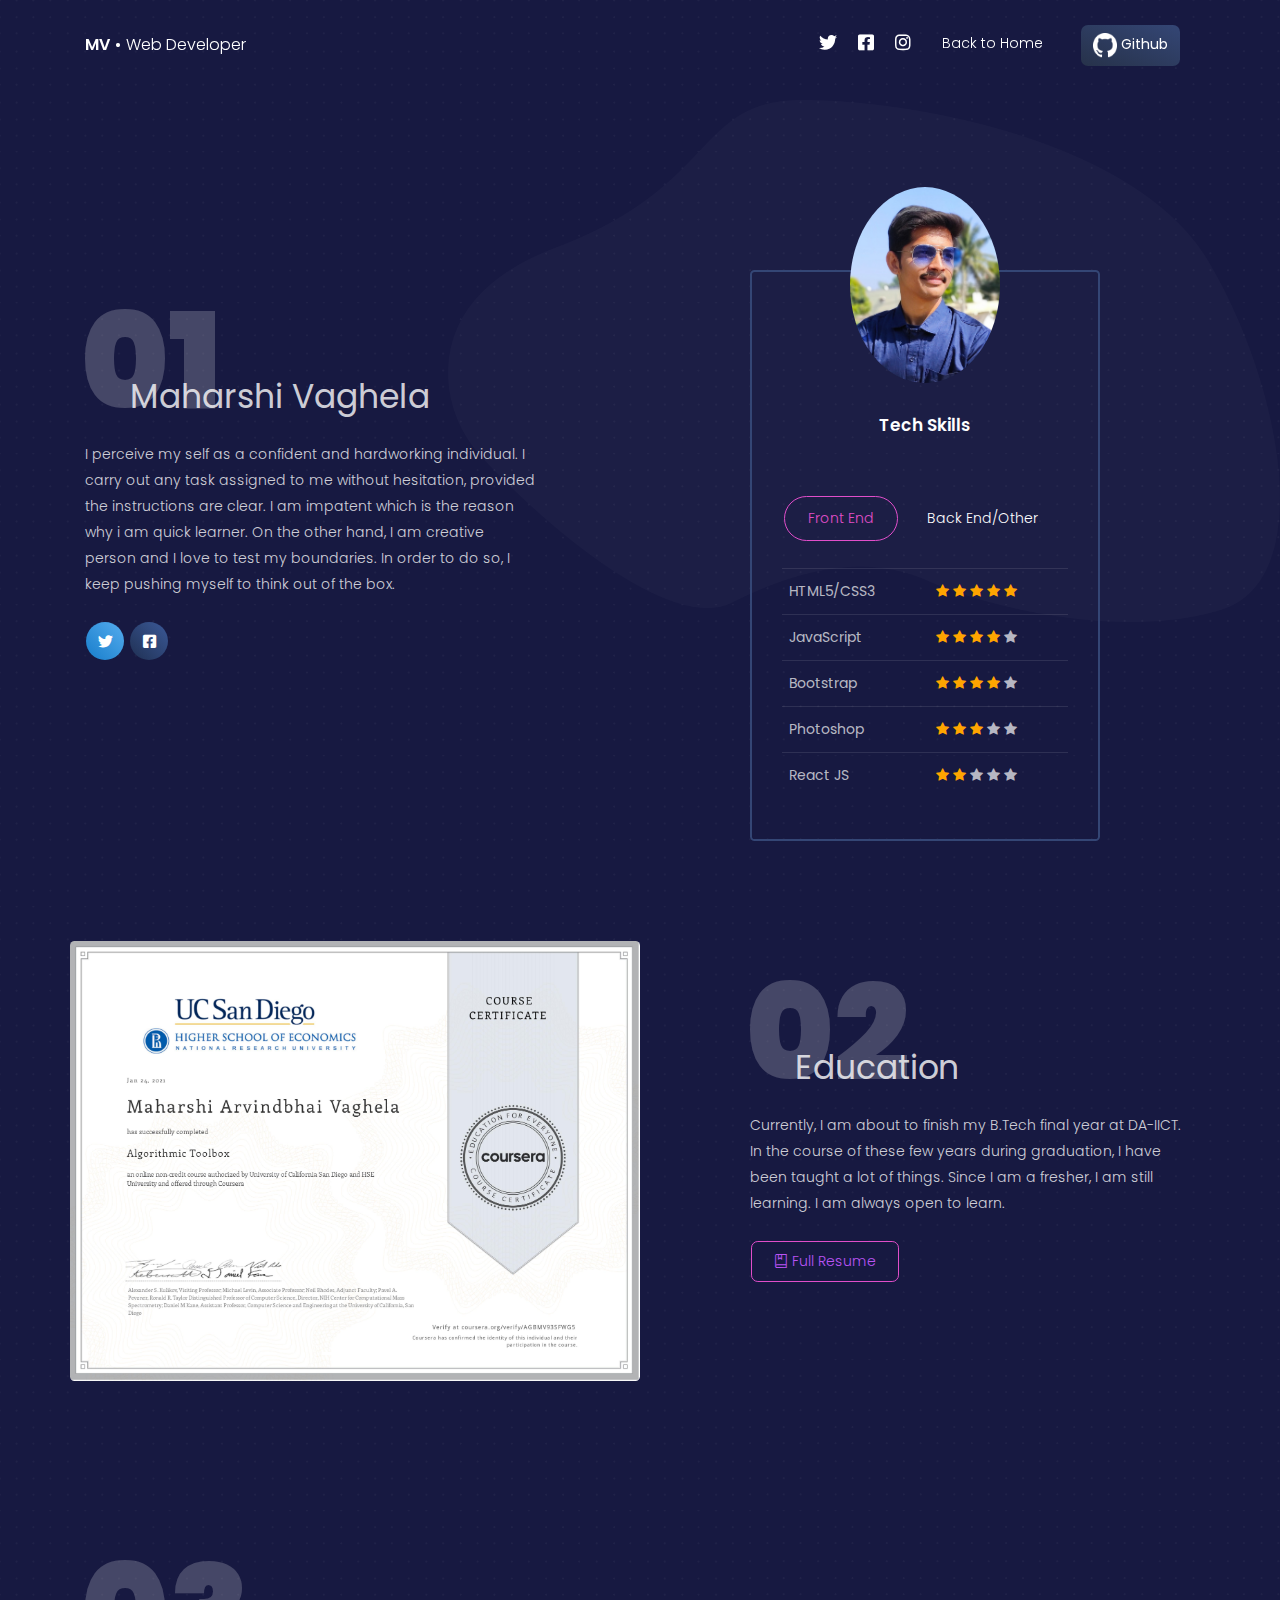
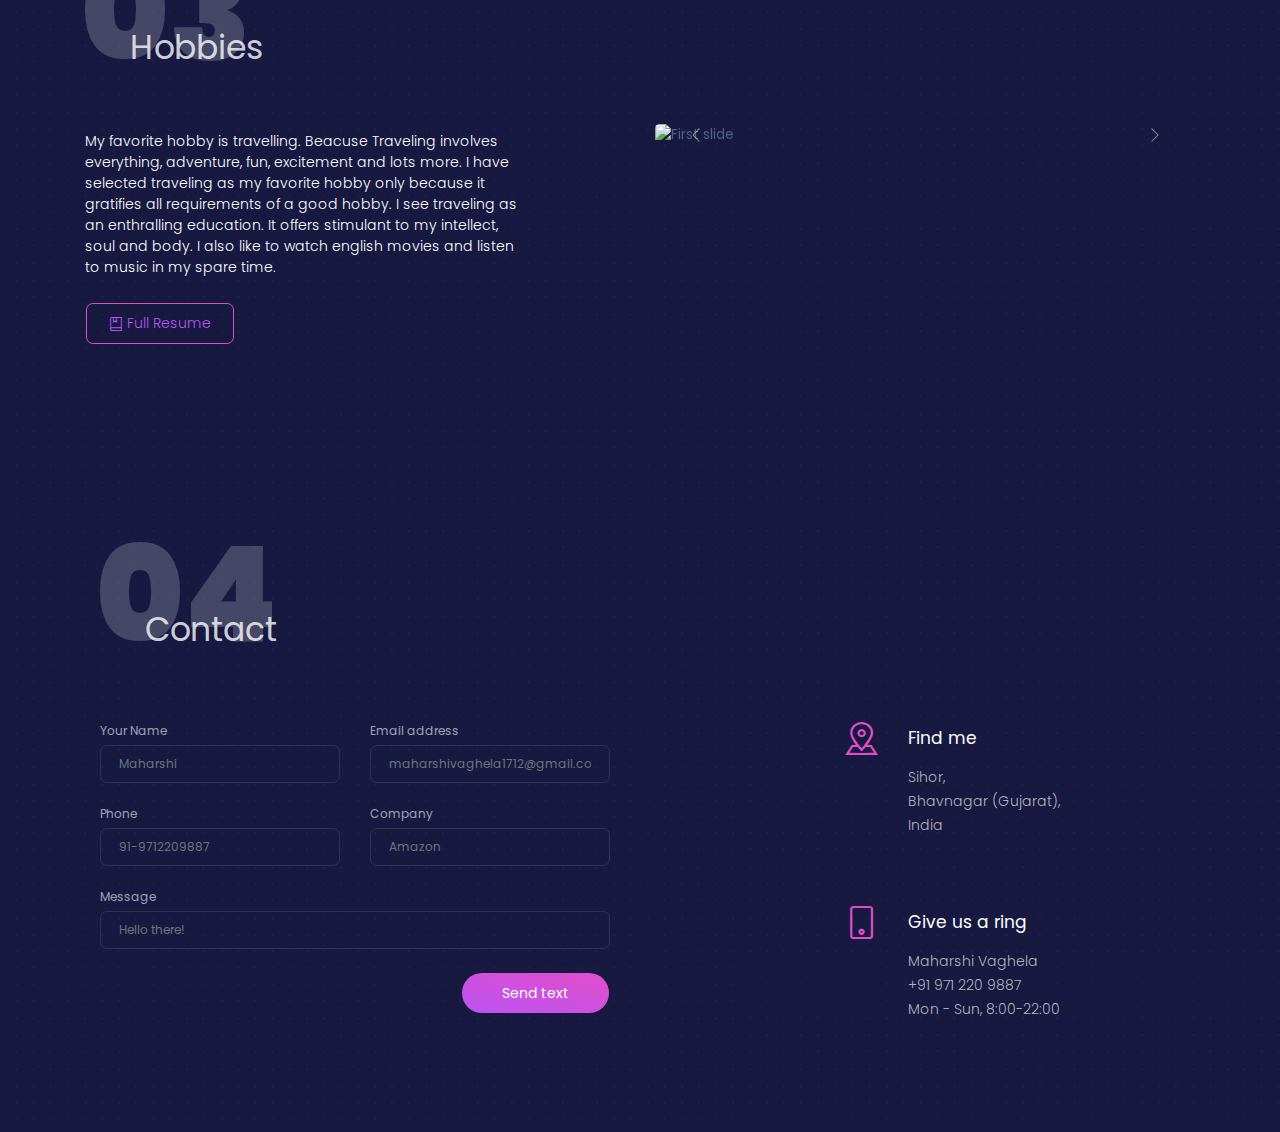
==== pages/aboutme.html @ 2010c24a "Update aboutme.html" ====
<!DOCTYPE html>
<html lang="en">

<head>
    <meta charset="utf-8" />
    <meta name="viewport" content="width=device-width, initial-scale=1, shrink-to-fit=no">
    <link rel="apple-touch-icon" sizes="76x76" href="../assets/img/apple-icon.png">
    <link rel="icon" type="image/png" href="../assets/img/favicon.png">
    <title>Developer Profile</title>
    <!--     Fonts and icons     -->
    <link href="https://fonts.googleapis.com/css?family=Poppins:200,300,400,600,700,800" rel="stylesheet" />
    <link href="https://use.fontawesome.com/releases/v5.0.6/css/all.css" rel="stylesheet">
    <!-- Nucleo Icons -->
    <link href="../assets/css/nucleo-icons.css" rel="stylesheet" />
    <!-- CSS Files -->
    <link href="../assets/css/blk-design-system.css?v=1.0.0" rel="stylesheet" />

    <link rel="stylesheet" href="https://cdnjs.cloudflare.com/ajax/libs/font-awesome/4.7.0/css/font-awesome.min.css">

</head>

<body class="profile-page">
    <!-- Navbar -->
    <nav class="navbar navbar-expand-lg fixed-top navbar-transparent " color-on-scroll="100">
        <div class="container">
            <div class="navbar-translate">
                <a class="navbar-brand" href="" rel="tooltip" title="Welcome" data-placement="bottom">
                    <span>MV •</span> Web Developer
                </a>
                <button class="navbar-toggler navbar-toggler" type="button" data-toggle="collapse" data-target="#navigation" aria-controls="navigation-index" aria-expanded="false" aria-label="Toggle navigation">
          <span class="navbar-toggler-bar bar1"></span>
          <span class="navbar-toggler-bar bar2"></span>
          <span class="navbar-toggler-bar bar3"></span>
        </button>
            </div>
            <div class="collapse navbar-collapse justify-content-end" id="navigation">
                <div class="navbar-collapse-header">
                    <div class="row">
                        <div class="col-6 collapse-brand">
                            <a>
                SD•
              </a>
                        </div>
                        <div class="col-6 collapse-close text-right">
                            <button type="button" class="navbar-toggler" data-toggle="collapse" data-target="#navigation" aria-controls="navigation-index" aria-expanded="false" aria-label="Toggle navigation">
                <i class="tim-icons icon-simple-remove"></i>
              </button>
                        </div>
                    </div>
                </div>
                <ul class="navbar-nav">
                    <li class="nav-item p-0">
                        <a class="nav-link" rel="tooltip" title="Follow us on Twitter" data-placement="bottom" href="https://twitter.com/_MAHARSHI_7" target="_blank">
                            <i class="fab fa-twitter"></i>
                            <p class="d-lg-none d-xl-none">Twitter</p>
                        </a>
                    </li>
                    <li class="nav-item p-0">
                        <a class="nav-link" rel="tooltip" title="Like us on Facebook" data-placement="bottom" href="https://www.facebook.com/maharshi1712/" target="_blank">
                            <i class="fab fa-facebook-square"></i>
                            <p class="d-lg-none d-xl-none">Facebook</p>
                        </a>
                    </li>
                    <li class="nav-item p-0">
                        <a class="nav-link" rel="tooltip" title="Follow us on Instagram" data-placement="bottom" href="https://www.instagram.com/__maharshi____/" target="_blank">
                            <i class="fab fa-instagram"></i>
                            <p class="d-lg-none d-xl-none">Instagram</p>
                        </a>
                    </li>
                    <li class="nav-item">
                        <a class="nav-link" href="../index.html">Back to Home</a>
                    </li>
                    <li class="nav-item">
                        <a class="nav-link btn btn-default d-none d-lg-block" href="javascript:void(0)" onclick="window.open('https://github.com/maharshi1712/')">
                            <img src="..\assets\img\githubsmall.png" width="30%" /> Github
                        </a>
                    </li>
                </ul>
            </div>
        </div>
    </nav>
    <!-- End Navbar -->
    <div class="wrapper">
        <div class="page-header">
            <img src="../assets/img/dots.png" class="dots">
            <img src="../assets/img/path4.png" class="path">
            <div class="container align-items-center">
                <div class="row">
                    <div class="col-lg-6 col-md-6">
                        <h1 class="profile-title text-left">Maharshi Vaghela</h1>
                        <h5 class="text-on-back">01</h5>
                        <p class="profile-description">I perceive my self as a confident and hardworking individual. I carry out any task assigned to me without hesitation, provided the instructions are clear. I am impatent which is the reason why i am quick learner. On the other hand,
                            I am creative person and I love to test my boundaries. In order to do so, I keep pushing myself to think out of the box.</p>
                        <div class="btn-wrapper profile pt-3">
                            <a target="_blank" href="https://twitter.com/_MAHARSHI_7" class="btn btn-icon btn-twitter btn-round" data-toggle="tooltip" data-original-title="Follow us">
                                <i class="fab fa-twitter"></i>
                            </a>
                            <a target="_blank" href="https://www.facebook.com/maharshi1712/" class="btn btn-icon btn-facebook btn-round" data-toggle="tooltip" data-original-title="Like us">
                                <i class="fab fa-facebook-square"></i>
                            </a>
                        </div>
                    </div>
                    <div class="col-lg-4 col-md-6 ml-auto mr-auto">
                        <div class="card card-coin card-plain">
                            <div class="card-header">
                                <img src="../assets/img/MyPic3.jpg" class="img-center img-fluid rounded-circle">
                                <h4 class="title">Tech Skills</h4>
                            </div>
                            <div class="card-body">
                                <ul class="nav nav-tabs nav-tabs-primary justify-content-center">
                                    <li class="nav-item">
                                        <a class="nav-link active" data-toggle="tab" href="#linka">
                      Front End
                    </a>
                                    </li>
                                    <li class="nav-item">
                                        <a class="nav-link" data-toggle="tab" href="#linkb">
                      Back End/Other
                    </a>
                                    </li>

                                </ul>
                                <div class="tab-content tab-subcategories">
                                    <div class="tab-pane active" id="linka">
                                        <div class="table-responsive">
                                            <table class="table tablesorter " id="plain-table">
                                                <tbody>
                                                    <tr>
                                                        <td>
                                                            HTML5/CSS3
                                                        </td>
                                                        <td>
                                                            <span class="fa fa-star checked"></span>
                                                            <span class="fa fa-star checked"></span>
                                                            <span class="fa fa-star checked"></span>
                                                            <span class="fa fa-star checked"></span>
                                                            <span class="fa fa-star checked"></span>
                                                        </td>

                                                    </tr>
                                                    <tr>
                                                        <td>
                                                            JavaScript
                                                        </td>
                                                        <td>
                                                            <span class="fa fa-star checked"></span>
                                                            <span class="fa fa-star checked"></span>
                                                            <span class="fa fa-star checked"></span>
                                                            <span class="fa fa-star checked"></span>
                                                            <span class="fa fa-star"></span>
                                                        </td>

                                                    </tr>
                                                    <tr>
                                                        <td>
                                                            Bootstrap
                                                        </td>
                                                        <td>
                                                            <span class="fa fa-star checked"></span>
                                                            <span class="fa fa-star checked"></span>
                                                            <span class="fa fa-star checked"></span>
                                                            <span class="fa fa-star checked"></span>
                                                            <span class="fa fa-star"></span>
                                                        </td>

                                                    </tr>
                                                    <tr>
                                                        <td>
                                                            Photoshop
                                                        </td>
                                                        <td>
                                                            <span class="fa fa-star checked"></span>
                                                            <span class="fa fa-star checked"></span>
                                                            <span class="fa fa-star checked"></span>
                                                            <span class="fa fa-star"></span>
                                                            <span class="fa fa-star"></span>
                                                        </td>

                                                    </tr>
                                                    <tr>
                                                        <td>
                                                            React JS
                                                        </td>
                                                        <td>
                                                            <span class="fa fa-star checked"></span>
                                                            <span class="fa fa-star checked"></span>
                                                            <span class="fa fa-star"></span>
                                                            <span class="fa fa-star"></span>
                                                            <span class="fa fa-star"></span>
                                                        </td>

                                                    </tr>

                                                </tbody>
                                            </table>
                                        </div>
                                    </div>
                                    <div class="tab-pane" id="linkb">
                                        <table class="table tablesorter " id="plain-table">
                                            <tbody>
                                                <tr>
                                                    <td>
                                                        NODE JS
                                                    </td>
                                                    <td>
                                                        <span class="fa fa-star checked"></span>
                                                        <span class="fa fa-star checked"></span>
                                                        <span class="fa fa-star checked"></span>
                                                        <span class="fa fa-star checked"></span>
                                                        <span class="fa fa-star"></span>
                                                    </td>

                                                </tr>
                                                <tr>
                                                    <td>
                                                        Express Js
                                                    </td>
                                                    <td>
                                                        <span class="fa fa-star checked"></span>
                                                        <span class="fa fa-star checked"></span>
                                                        <span class="fa fa-star checked"></span>
                                                        <span class="fa fa-star checked"></span>
                                                        <span class="fa fa-star"></span>
                                                    </td>

                                                </tr>
                                                <tr>
                                                    <td>
                                                        MongoDB
                                                    </td>
                                                    <td>
                                                        <span class="fa fa-star checked"></span>
                                                        <span class="fa fa-star checked"></span>
                                                        <span class="fa fa-star checked"></span>
                                                        <span class="fa fa-star checked"></span>
                                                        <span class="fa fa-star"></span>
                                                    </td>

                                                </tr>
                                                <tr>
                                                    <td>
                                                        API
                                                    </td>
                                                    <td>
                                                        <span class="fa fa-star checked"></span>
                                                        <span class="fa fa-star checked"></span>
                                                        <span class="fa fa-star checked"></span>
                                                        <span class="fa fa-star checked"></span>
                                                        <span class="fa fa-star"></span>
                                                    </td>

                                                </tr>
                                                <tr>
                                                    <td>
                                                        Ubuntu
                                                    </td>
                                                    <td>
                                                        <span class="fa fa-star checked"></span>
                                                        <span class="fa fa-star checked"></span>
                                                        <span class="fa fa-star checked"></span>
                                                        <span class="fa fa-star checked"></span>
                                                        <span class="fa fa-star"></span>
                                                    </td>

                                                </tr>

                                            </tbody>
                                        </table>
                                    </div>

                                </div>
                            </div>
                        </div>
                    </div>
                </div>
            </div>
        </div>
        <div class="section">
            <div class="container">
                <div class="row justify-content-between">
                    <div class="col-md-6">
                        <div class="row justify-content-between align-items-center">
                            <div id="carouselExampleIndicators" class="carousel slide" data-ride="carousel">
                                <ol class="carousel-indicators">
                                    <li data-target="#carouselExampleIndicators" data-slide-to="0" class="active"></li>
                                    <li data-target="#carouselExampleIndicators" data-slide-to="1"></li>
                                </ol>
                                <div class="carousel-inner" role="listbox">
                                    <div class="carousel-item active">
                                        <img class="d-block" src="../assets/img/courseraCertificate.jpg" alt="First slide">
                                    </div>
                                    <div class="carousel-item">
                                        <img class="d-block" src="../assets/img/UdemyCerificate.jpg" alt="Second slide">
                                    </div>
                                </div>
                                <a class="carousel-control-prev" href="#carouselExampleIndicators" role="button" data-slide="prev">
                                    <i class="tim-icons icon-minimal-left"></i>
                                </a>
                                <a class="carousel-control-next" href="#carouselExampleIndicators" role="button" data-slide="next">
                                    <i class="tim-icons icon-minimal-right"></i>
                                </a>
                            </div>
                        </div>
                    </div>
                    <div class="col-md-5">
                        <h1 class="profile-title text-left">Education</h1>
                        <h5 class="text-on-back">02</h5>
                        <p class="profile-description text-left">Currently, I am about to finish my B.Tech final year at DA-IICT. In the course of these few years during graduation, I have been taught a lot of things. Since I am a fresher, I am still learning. I am always open to learn. </p>
                        <div class="btn-wrapper pt-3">
                            <button href="javascript:void(0)" class="btn btn-simple btn-primary">
                <a href="https://drive.google.com/file/d/1FdoKiab-r_kwqbh_kd7wPFhUW1DbKb2R/view?usp=sharing" target="_blank"><i class="tim-icons icon-book-bookmark"></i> Full Resume</a>
              </button>

                        </div>
                    </div>
                </div>
            </div>
        </div>


        <div class="section">
            <div class="container">

                <div class="row justify-content-between align-items-center">
                    <div class="col-lg-5 mb-5 mb-lg-0 ">
                        <h1 class="profile-title text-left">Hobbies</h1>
                        <h5 class="text-on-back">03</h5>
                        <p class="text-white mt-4">My favorite hobby is travelling. Beacuse Traveling involves everything, adventure, fun, excitement and lots more. I have selected traveling as my favorite hobby only because it gratifies all requirements of a good hobby. I see
                            traveling as an enthralling education. It offers stimulant to my intellect, soul and body. I also like to watch english movies and listen to music in my spare time.</p>
                        <div class="btn-wrapper pt-3">
                            <button href="javascript:void(0)" class="btn btn-simple btn-primary">
                <a href="https://drive.google.com/file/d/1FdoKiab-r_kwqbh_kd7wPFhUW1DbKb2R/view?usp=sharing" target="_blank"><i class="tim-icons icon-book-bookmark"></i> Full Resume</a>
              </button>

                        </div>

                    </div>
                    <div class="col-lg-6">
                        <div id="carouselExampleControls" class="carousel slide">
                            <div class="carousel-inner">
                                <div class="carousel-item active">
                                    <img class="d-block w-100" src="../assets/img/_DSC4816.JPG" alt="First slide">
                                </div>
                                <div class="carousel-item">
                                    <img class="d-block w-100" src="../assets/img/_DSC4337.JPG" alt="Second slide">
                                </div>
                                <div class="carousel-item">
                                    <img class="d-block w-100" src="../assets/img/_DSC5178.JPG" alt="Third slide">
                                </div>

                            </div>
                            <a class="carousel-control-prev" href="#carouselExampleControls" role="button" data-slide="prev">
                                <i class="tim-icons icon-minimal-left"></i>
                                <span class="sr-only">Previous</span>
                            </a>
                            <a class="carousel-control-next" href="#carouselExampleControls" role="button" data-slide="next">
                                <i class="tim-icons icon-minimal-right"></i>
                                <span class="sr-only">Next</span>
                            </a>
                        </div>
                    </div>
                </div>
            </div>
        </div>


        <section class="section">
            <div class="container">
                <div class="row">
                    <div class="col-md-6">
                        <div class="card card-plain">
                            <div class="card-header">
                                <h1 class="profile-title text-left">Contact</h1>
                                <h5 class="text-on-back">04</h5>
                            </div>
                            <div class="card-body">
                                <form id="my-form" action="https://formspree.io/f/xpzkrrag" method="POST">
                                    <div class="row">
                                        <div class="col-md-6">
                                            <div class="form-group">
                                                <label>Your Name</label>
                                                <input type="text" name="_fname" class="form-control" placeholder="Maharshi" value="">
                                            </div>
                                        </div>
                                        <div class="col-md-6">
                                            <div class="form-group">
                                                <label>Email address</label>
                                                <input type="email" name="_replyto" class="form-control" placeholder="maharshivaghela1712@gmail.com">
                                            </div>
                                        </div>
                                    </div>
                                    <div class="row">
                                        <div class="col-md-6">
                                            <div class="form-group">
                                                <label>Phone</label>
                                                <input type="text" class="form-control" placeholder="91-9712209887" value="">
                                            </div>
                                        </div>
                                        <div class="col-md-6">
                                            <div class="form-group">
                                                <label>Company</label>
                                                <input type="text" name="_tags" class="form-control" placeholder="Amazon" value="">
                                            </div>
                                        </div>
                                    </div>
                                    <div class="row">
                                        <div class="col-md-12">
                                            <div class="form-group">
                                                <label>Message</label>
                                                <input type="text" name="message" class="form-control" placeholder="Hello there!">
                                            </div>
                                        </div>
                                    </div>
                                    <button type="submit" class="btn btn-primary btn-round float-right" rel="tooltip" data-original-title="Can't wait for your message" data-placement="right">Send text</button>
                                    <p id="my-form-status"></p>
                                </form>
                            </div>
                        </div>
                    </div>
                    <div class="col-md-4 ml-auto">
                        <div class="info info-horizontal">
                            <div class="icon icon-primary">
                                <i class="tim-icons icon-square-pin"></i>
                            </div>
                            <div class="description">
                                <h4 class="info-title">Find me</h4>
                                <p> Sihor,
                                    <br> Bhavnagar (Gujarat),
                                    <br> India
                                </p>
                            </div>
                        </div>
                        <div class="info info-horizontal">
                            <div class="icon icon-primary">
                                <i class="tim-icons icon-mobile"></i>
                            </div>
                            <div class="description">
                                <h4 class="info-title">Give us a ring</h4>
                                <p> Maharshi Vaghela
                                    <br> +91 971 220 9887
                                    <br> Mon - Sun, 8:00-22:00
                                </p>
                            </div>
                        </div>
                    </div>
                </div>
            </div>
        </section>

    </div>
    <script>
        var form = document.getElementById("my-form");

        async function handleSubmit(event) {
            event.preventDefault();
            var status = document.getElementById("my-form-status");
            var data = new FormData(event.target);
            fetch(event.target.action, {
                method: form.method,
                body: data,
                headers: {
                    'Accept': 'application/json'
                }
            }).then(response => {
                status.innerHTML = "Thanks for your submission!";
                console.log(status.innerHTML);
            }).catch(error => {
                status.innerHTML = "Oops! There was a problem submitting your form";
            });
        }
        form.addEventListener("submit", handleSubmit);
    </script>
    <!--   Core JS Files   -->
    <script src="../assets/js/core/jquery.min.js" type="text/javascript"></script>
    <script src="../assets/js/core/popper.min.js" type="text/javascript"></script>
    <script src="../assets/js/core/bootstrap.min.js" type="text/javascript"></script>
    <script src="../assets/js/plugins/perfect-scrollbar.jquery.min.js"></script>
    <!--  Plugin for Switches, full documentation here: http://www.jque.re/plugins/version3/bootstrap.switch/ -->
    <script src="../assets/js/plugins/bootstrap-switch.js"></script>
    <!--  Plugin for the Sliders, full documentation here: http://refreshless.com/nouislider/ -->
    <script src="../assets/js/plugins/nouislider.min.js" type="text/javascript"></script>
    <!-- Chart JS -->
    <script src="../assets/js/plugins/chartjs.min.js"></script>
    <!--  Plugin for the DatePicker, full documentation here: https://github.com/uxsolutions/bootstrap-datepicker -->
    <script src="../assets/js/plugins/moment.min.js"></script>
    <script src="../assets/js/plugins/bootstrap-datetimepicker.js" type="text/javascript"></script>
    <!-- Black Dashboard DEMO methods, don't include it in your project! -->
    <script src="../assets/demo/demo.js"></script>
    <!-- Control Center for Black UI Kit: parallax effects, scripts for the example pages etc -->
    <script src="../assets/js/blk-design-system.min.js?v=1.0.0" type="text/javascript"></script>
</body>

</html>
---- assets/css/nucleo-icons.css ----
/* --------------------------------

Nucleo Outline Web Font - nucleoapp.com/
License - nucleoapp.com/license/
Created using IcoMoon - icomoon.io

-------------------------------- */

@font-face {
  font-family: 'Nucleo';
  src: url('../fonts/nucleo.eot');
  src: url('../fonts/nucleo.eot') format('embedded-opentype'), url('../fonts/nucleo.woff2') format('woff2'), url('../fonts/nucleo.woff') format('woff'), url('../fonts/nucleo.ttf') format('truetype'), url('../fonts/nucleo.svg') format('svg');
  font-weight: normal;
  font-style: normal;
}

/*------------------------
	base class definition
-------------------------*/

.tim-icons {
  display: inline-block;
  font: normal normal normal 1em/1 'Nucleo';
  vertical-align: middle;
  speak: none;
  text-transform: none;
  /* Better Font Rendering */
  -webkit-font-smoothing: antialiased;
  -moz-osx-font-smoothing: grayscale;
}

.font-icon-detail {
  text-align: center;
  padding: 45px 0 30px;
  border: 1px solid #e44cc4;
  border-radius: .1875rem;
  margin: 15px 0;
  min-height: 168px;
}

.font-icon-detail i {
  color: #FFFFFF;
  font-size: 1.5em;
}

.font-icon-detail p {
  color: #e44cc4 !important;
  margin-top: 30px;
  padding: 0 10px;
  font-size: .7142em;
}

/*------------------------
  change icon size
-------------------------*/

.tim-icons-sm {
  font-size: 0.8em;
}

.tim-icons-lg {
  font-size: 1.2em;
}

/* absolute units */

.tim-icons-16 {
  font-size: 16px;
}

.tim-icons-32 {
  font-size: 32px;
}

/*----------------------------------
  add a square/circle background
-----------------------------------*/

.tim-icons-bg-square,
.tim-icons-bg-circle {
  padding: 0.35em;
}

.tim-icons-bg-circle {
  border-radius: 50%;
}

/*------------------------
  list icons
-------------------------*/

/*------------------------
  spinning icons
-------------------------*/

.tim-icons-is-spinning {
  -webkit-animation: tim-icons-spin 2s infinite linear;
  -moz-animation: tim-icons-spin 2s infinite linear;
  animation: tim-icons-spin 2s infinite linear;
}

@-webkit-keyframes tim-icons-spin {
  0% {
    -webkit-transform: rotate(0deg);
  }
  100% {
    -webkit-transform: rotate(360deg);
  }
}

@-moz-keyframes tim-icons-spin {
  0% {
    -moz-transform: rotate(0deg);
  }
  100% {
    -moz-transform: rotate(360deg);
  }
}

@keyframes tim-icons-spin {
  0% {
    -webkit-transform: rotate(0deg);
    -moz-transform: rotate(0deg);
    -ms-transform: rotate(0deg);
    -o-transform: rotate(0deg);
    transform: rotate(0deg);
  }
  100% {
    -webkit-transform: rotate(360deg);
    -moz-transform: rotate(360deg);
    -ms-transform: rotate(360deg);
    -o-transform: rotate(360deg);
    transform: rotate(360deg);
  }
}

/*------------------------
  rotated/flipped icons
-------------------------*/

/*------------------------
	icons
-------------------------*/

.icon-alert-circle-exc::before {
  content: "\ea02";
}

.icon-align-center::before {
  content: "\ea03";
}

.icon-align-left-2::before {
  content: "\ea04";
}

.icon-app::before {
  content: "\ea05";
}

.icon-atom::before {
  content: "\ea06";
}

.icon-attach-87::before {
  content: "\ea07";
}

.icon-badge::before {
  content: "\ea08";
}

.icon-bag-16::before {
  content: "\ea09";
}

.icon-bank::before {
  content: "\ea0a";
}

.icon-basket-simple::before {
  content: "\ea0b";
}

.icon-bell-55::before {
  content: "\ea0c";
}

.icon-bold::before {
  content: "\ea0d";
}

.icon-book-bookmark::before {
  content: "\ea0e";
}

.icon-bulb-63::before {
  content: "\ea0f";
}

.icon-bullet-list-67::before {
  content: "\ea10";
}

.icon-bus-front-12::before {
  content: "\ea11";
}

.icon-button-pause::before {
  content: "\ea12";
}

.icon-button-power::before {
  content: "\ea13";
}

.icon-calendar-60::before {
  content: "\ea14";
}

.icon-camera-18::before {
  content: "\ea15";
}

.icon-caps-small::before {
  content: "\ea16";
}

.icon-cart::before {
  content: "\ea17";
}

.icon-chart-bar-32::before {
  content: "\ea18";
}

.icon-chart-pie-36::before {
  content: "\ea19";
}

.icon-chat-33::before {
  content: "\ea1a";
}

.icon-check-2::before {
  content: "\ea1b";
}

.icon-cloud-download-93::before {
  content: "\ea1c";
}

.icon-cloud-upload-94::before {
  content: "\ea1d";
}

.icon-coins::before {
  content: "\ea1e";
}

.icon-compass-05::before {
  content: "\ea1f";
}

.icon-controller::before {
  content: "\ea20";
}

.icon-credit-card::before {
  content: "\ea21";
}

.icon-delivery-fast::before {
  content: "\ea22";
}

.icon-double-left::before {
  content: "\ea23";
}

.icon-double-right::before {
  content: "\ea24";
}

.icon-email-85::before {
  content: "\ea25";
}

.icon-gift-2::before {
  content: "\ea26";
}

.icon-globe-2::before {
  content: "\ea27";
}

.icon-headphones::before {
  content: "\ea28";
}

.icon-heart-2::before {
  content: "\ea29";
}

.icon-html5::before {
  content: "\ea2a";
}

.icon-image-02::before {
  content: "\ea2b";
}

.icon-istanbul::before {
  content: "\ea2c";
}

.icon-key-25::before {
  content: "\ea2d";
}

.icon-laptop::before {
  content: "\ea2e";
}

.icon-light-3::before {
  content: "\ea2f";
}

.icon-link-72::before {
  content: "\ea30";
}

.icon-lock-circle::before {
  content: "\ea31";
}

.icon-map-big::before {
  content: "\ea32";
}

.icon-minimal-down::before {
  content: "\ea33";
}

.icon-minimal-left::before {
  content: "\ea34";
}

.icon-minimal-right::before {
  content: "\ea35";
}

.icon-minimal-up::before {
  content: "\ea36";
}

.icon-mobile::before {
  content: "\ea37";
}

.icon-molecule-40::before {
  content: "\ea38";
}

.icon-money-coins::before {
  content: "\ea39";
}

.icon-notes::before {
  content: "\ea3a";
}

.icon-palette::before {
  content: "\ea3b";
}

.icon-paper::before {
  content: "\ea3c";
}

.icon-pencil::before {
  content: "\ea3d";
}

.icon-pin::before {
  content: "\ea3e";
}

.icon-planet::before {
  content: "\ea3f";
}

.icon-puzzle-10::before {
  content: "\ea40";
}

.icon-satisfied::before {
  content: "\ea41";
}

.icon-scissors::before {
  content: "\ea42";
}

.icon-send::before {
  content: "\ea43";
}

.icon-settings-gear-63::before {
  content: "\ea44";
}

.icon-settings::before {
  content: "\ea45";
}

.icon-simple-add::before {
  content: "\ea46";
}

.icon-simple-delete::before {
  content: "\ea47";
}

.icon-simple-remove::before {
  content: "\ea48";
}

.icon-single-02::before {
  content: "\ea49";
}

.icon-single-copy-04::before {
  content: "\ea4a";
}

.icon-sound-wave::before {
  content: "\ea4b";
}

.icon-spaceship::before {
  content: "\ea4c";
}

.icon-square-pin::before {
  content: "\ea4d";
}

.icon-support-17::before {
  content: "\ea4e";
}

.icon-tablet-2::before {
  content: "\ea4f";
}

.icon-tag::before {
  content: "\ea50";
}

.icon-tap-02::before {
  content: "\ea51";
}

.icon-tie-bow::before {
  content: "\ea52";
}

.icon-time-alarm::before {
  content: "\ea53";
}

.icon-trash-simple::before {
  content: "\ea54";
}

.icon-triangle-right-17::before {
  content: "\ea55";
}

.icon-trophy::before {
  content: "\ea56";
}

.icon-tv-2::before {
  content: "\ea57";
}

.icon-upload::before {
  content: "\ea58";
}

.icon-user-run::before {
  content: "\ea59";
}

.icon-vector::before {
  content: "\ea5a";
}

.icon-video-66::before {
  content: "\ea5b";
}

.icon-volume-98::before {
  content: "\ea5c";
}

.icon-wallet-43::before {
  content: "\ea5d";
}

.icon-watch-time::before {
  content: "\ea5e";
}

.icon-wifi::before {
  content: "\ea5f";
}

.icon-world::before {
  content: "\ea60";
}

.icon-zoom-split::before {
  content: "\ea61";
}

.icon-refresh-01::before {
  content: "\ea62";
}

.icon-refresh-02::before {
  content: "\ea63";
}

.icon-shape-star::before {
  content: "\ea64";
}

.icon-components::before {
  content: "\ea65";
}
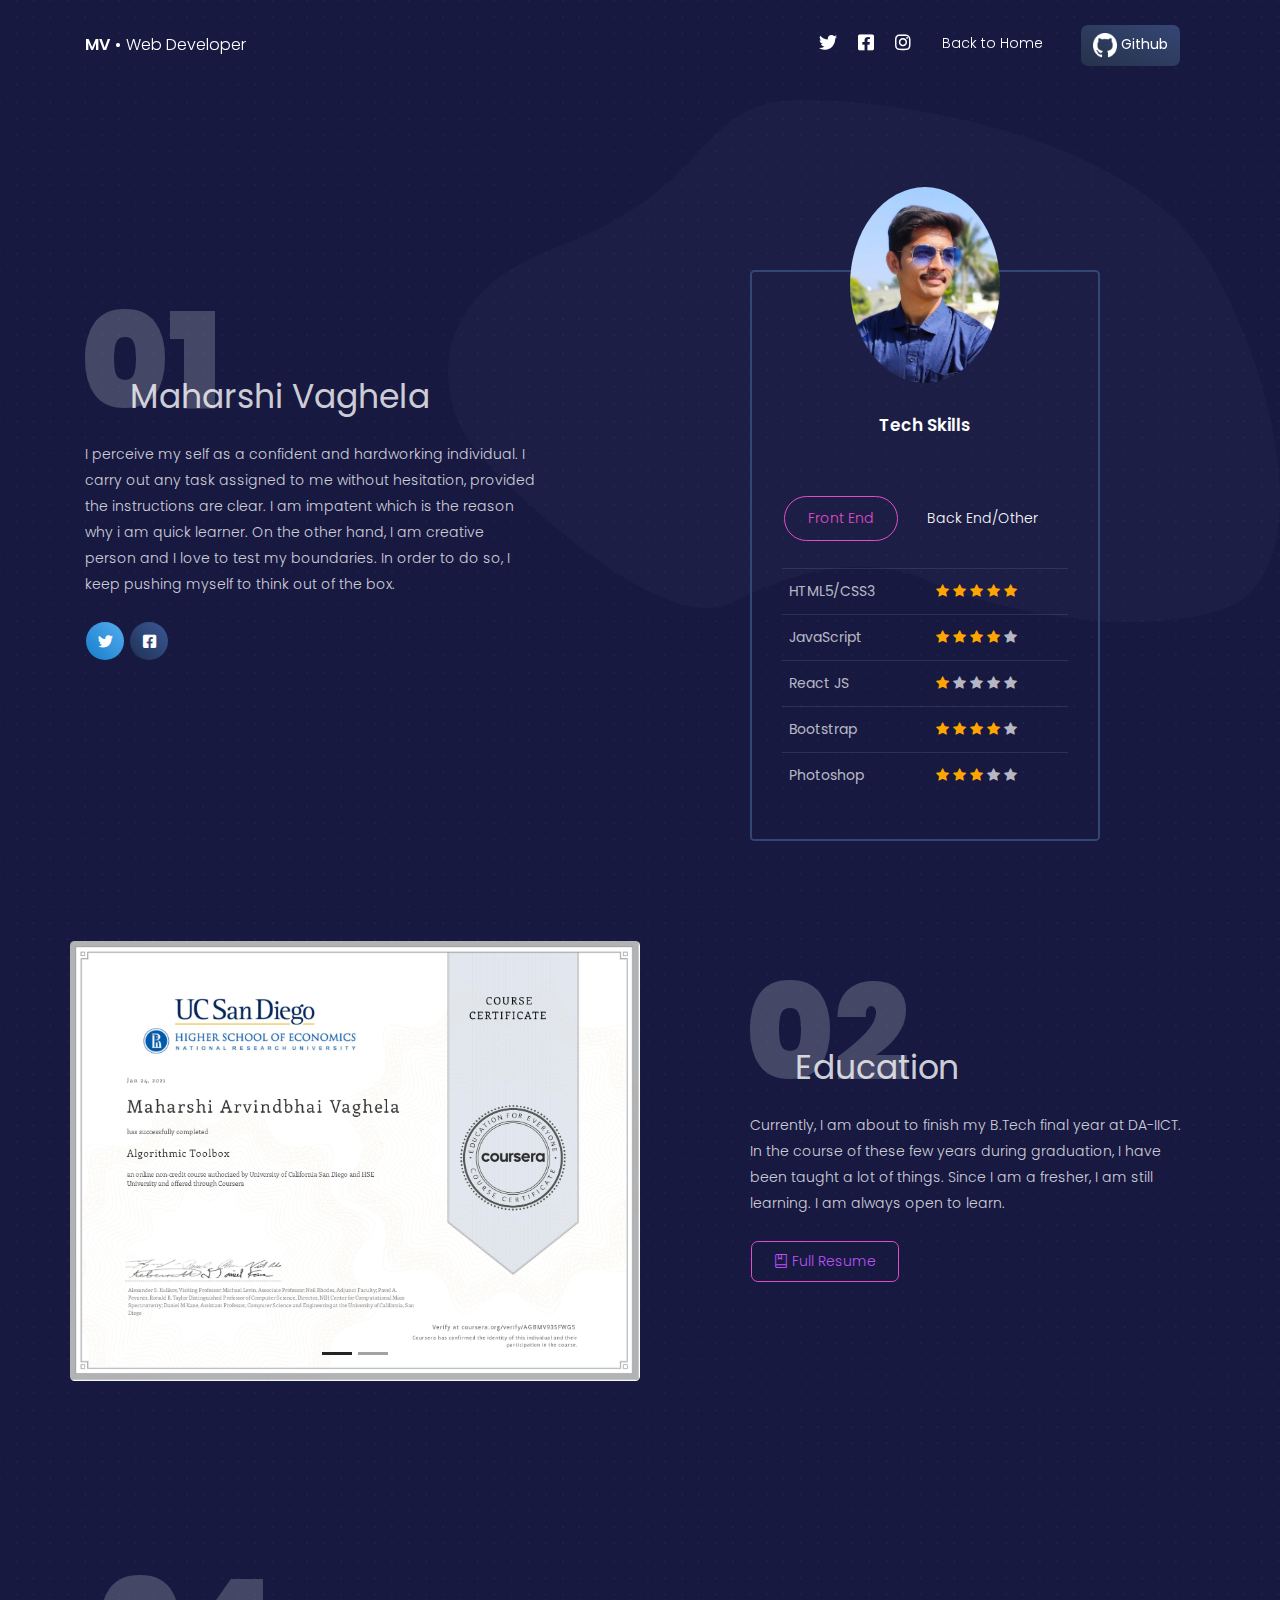
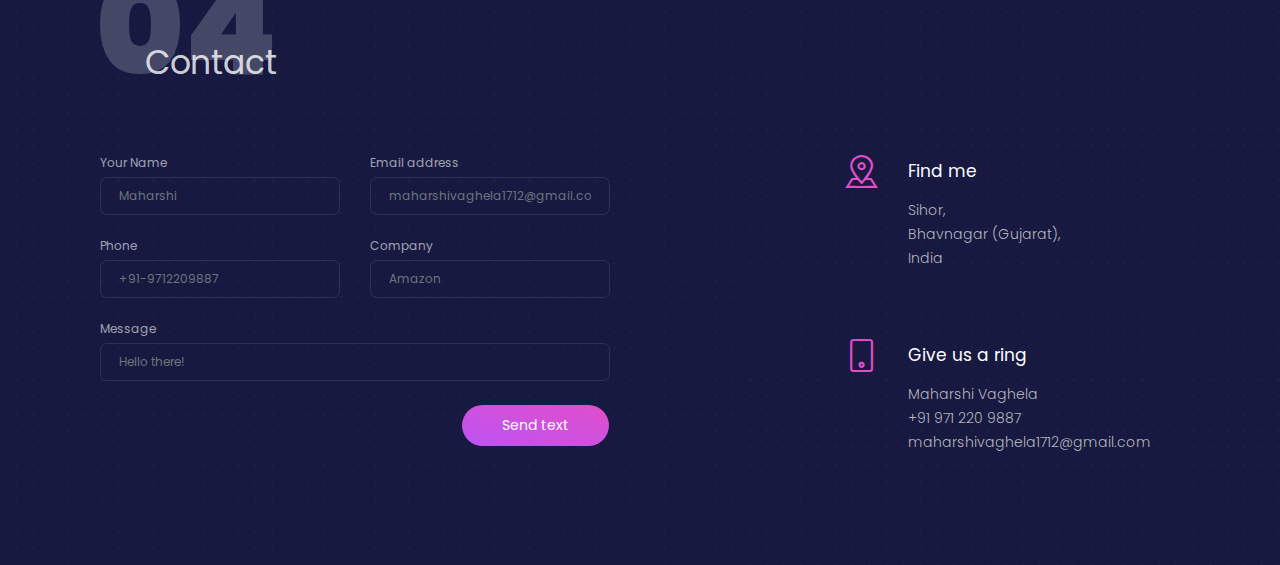
==== commit 0d54d76f: "Changed a little bit" ====
--- a/pages/aboutme.html
+++ b/pages/aboutme.html
@@ -153,43 +153,44 @@
                                                     </tr>
                                                     <tr>
                                                         <td>
-                                                            Bootstrap
-                                                        </td>
-                                                        <td>
-                                                            <span class="fa fa-star checked"></span>
-                                                            <span class="fa fa-star checked"></span>
-                                                            <span class="fa fa-star checked"></span>
-                                                            <span class="fa fa-star checked"></span>
+                                                            React JS
+                                                        </td>
+                                                        <td>
+                                                            <span class="fa fa-star checked"></span>
+                                                            <span class="fa fa-star"></span>
+                                                            <span class="fa fa-star"></span>
+                                                            <span class="fa fa-star"></span>
                                                             <span class="fa fa-star"></span>
                                                         </td>
 
                                                     </tr>
                                                     <tr>
                                                         <td>
-                                                            Photoshop
-                                                        </td>
-                                                        <td>
-                                                            <span class="fa fa-star checked"></span>
-                                                            <span class="fa fa-star checked"></span>
-                                                            <span class="fa fa-star checked"></span>
-                                                            <span class="fa fa-star"></span>
+                                                            Bootstrap
+                                                        </td>
+                                                        <td>
+                                                            <span class="fa fa-star checked"></span>
+                                                            <span class="fa fa-star checked"></span>
+                                                            <span class="fa fa-star checked"></span>
+                                                            <span class="fa fa-star checked"></span>
                                                             <span class="fa fa-star"></span>
                                                         </td>
 
                                                     </tr>
                                                     <tr>
                                                         <td>
-                                                            React JS
-                                                        </td>
-                                                        <td>
-                                                            <span class="fa fa-star checked"></span>
-                                                            <span class="fa fa-star checked"></span>
-                                                            <span class="fa fa-star"></span>
+                                                            Photoshop
+                                                        </td>
+                                                        <td>
+                                                            <span class="fa fa-star checked"></span>
+                                                            <span class="fa fa-star checked"></span>
+                                                            <span class="fa fa-star checked"></span>
                                                             <span class="fa fa-star"></span>
                                                             <span class="fa fa-star"></span>
                                                         </td>
 
                                                     </tr>
+
 
                                                 </tbody>
                                             </table>
@@ -205,8 +206,8 @@
                                                     <td>
                                                         <span class="fa fa-star checked"></span>
                                                         <span class="fa fa-star checked"></span>
-                                                        <span class="fa fa-star checked"></span>
-                                                        <span class="fa fa-star checked"></span>
+                                                        <span class="fa fa-star"></span>
+                                                        <span class="fa fa-star"></span>
                                                         <span class="fa fa-star"></span>
                                                     </td>
 
@@ -218,15 +219,15 @@
                                                     <td>
                                                         <span class="fa fa-star checked"></span>
                                                         <span class="fa fa-star checked"></span>
-                                                        <span class="fa fa-star checked"></span>
-                                                        <span class="fa fa-star checked"></span>
+                                                        <span class="fa fa-star"></span>
+                                                        <span class="fa fa-star"></span>
                                                         <span class="fa fa-star"></span>
                                                     </td>
 
                                                 </tr>
                                                 <tr>
                                                     <td>
-                                                        MongoDB
+                                                        MySQL
                                                     </td>
                                                     <td>
                                                         <span class="fa fa-star checked"></span>
@@ -239,7 +240,7 @@
                                                 </tr>
                                                 <tr>
                                                     <td>
-                                                        API
+                                                        MongoDB
                                                     </td>
                                                     <td>
                                                         <span class="fa fa-star checked"></span>
@@ -252,17 +253,18 @@
                                                 </tr>
                                                 <tr>
                                                     <td>
-                                                        Ubuntu
-                                                    </td>
-                                                    <td>
-                                                        <span class="fa fa-star checked"></span>
-                                                        <span class="fa fa-star checked"></span>
-                                                        <span class="fa fa-star checked"></span>
-                                                        <span class="fa fa-star checked"></span>
+                                                        API
+                                                    </td>
+                                                    <td>
+                                                        <span class="fa fa-star checked"></span>
+                                                        <span class="fa fa-star checked"></span>
+                                                        <span class="fa fa-star"></span>
+                                                        <span class="fa fa-star"></span>
                                                         <span class="fa fa-star"></span>
                                                     </td>
 
                                                 </tr>
+
 
                                             </tbody>
                                         </table>
@@ -308,7 +310,7 @@
                         <p class="profile-description text-left">Currently, I am about to finish my B.Tech final year at DA-IICT. In the course of these few years during graduation, I have been taught a lot of things. Since I am a fresher, I am still learning. I am always open to learn. </p>
                         <div class="btn-wrapper pt-3">
                             <button href="javascript:void(0)" class="btn btn-simple btn-primary">
-                <a href="https://drive.google.com/file/d/1FdoKiab-r_kwqbh_kd7wPFhUW1DbKb2R/view?usp=sharing" target="_blank"><i class="tim-icons icon-book-bookmark"></i> Full Resume</a>
+                <a href="https://drive.google.com/file/d/1x91iuTW2LcGOaEajjLOwM54quEXwXZn1/view?usp=sharing" target="_blank"><i class="tim-icons icon-book-bookmark"></i> Full Resume</a>
               </button>
 
                         </div>
@@ -318,7 +320,7 @@
         </div>
 
 
-        <div class="section">
+        <!-- <div class="section">
             <div class="container">
 
                 <div class="row justify-content-between align-items-center">
@@ -329,7 +331,7 @@
                             traveling as an enthralling education. It offers stimulant to my intellect, soul and body. I also like to watch english movies and listen to music in my spare time.</p>
                         <div class="btn-wrapper pt-3">
                             <button href="javascript:void(0)" class="btn btn-simple btn-primary">
-                <a href="https://drive.google.com/file/d/1FdoKiab-r_kwqbh_kd7wPFhUW1DbKb2R/view?usp=sharing" target="_blank"><i class="tim-icons icon-book-bookmark"></i> Full Resume</a>
+                <a href="https://drive.google.com/file/d/1x91iuTW2LcGOaEajjLOwM54quEXwXZn1/view?usp=sharing" target="_blank"><i class="tim-icons icon-book-bookmark"></i> Full Resume</a>
               </button>
 
                         </div>
@@ -361,7 +363,7 @@
                     </div>
                 </div>
             </div>
-        </div>
+        </div> -->
 
 
         <section class="section">
@@ -393,7 +395,7 @@
                                         <div class="col-md-6">
                                             <div class="form-group">
                                                 <label>Phone</label>
-                                                <input type="text" class="form-control" placeholder="91-9712209887" value="">
+                                                <input type="text" class="form-control" placeholder="+91-9712209887" value="">
                                             </div>
                                         </div>
                                         <div class="col-md-6">
@@ -438,7 +440,7 @@
                                 <h4 class="info-title">Give us a ring</h4>
                                 <p> Maharshi Vaghela
                                     <br> +91 971 220 9887
-                                    <br> Mon - Sun, 8:00-22:00
+                                    <br> maharshivaghela1712@gmail.com
                                 </p>
                             </div>
                         </div>
@@ -462,8 +464,8 @@
                     'Accept': 'application/json'
                 }
             }).then(response => {
-                status.innerHTML = "Thanks for your submission!";
-                console.log(status.innerHTML);
+                status.innerHTML = "Thank you, message has been sent!";
+                form.reset();
             }).catch(error => {
                 status.innerHTML = "Oops! There was a problem submitting your form";
             });
@@ -490,4 +492,4 @@
     <script src="../assets/js/blk-design-system.min.js?v=1.0.0" type="text/javascript"></script>
 </body>
 
-</html>
+</html>--- a/assets/css/blk-design-system.css
+++ b/assets/css/blk-design-system.css
@@ -13,76 +13,78 @@
 
  */
 
+
 /*     brand Colors              */
 
+
 /* navbar color */
 
 @keyframes move-left-right {
-  0% {
-    transform: translateX(-10px);
-  }
-  50% {
-    transform: translateX(10px);
-  }
-  100% {
-    transform: translateX(-10px);
-  }
+    0% {
+        transform: translateX(-10px);
+    }
+    50% {
+        transform: translateX(10px);
+    }
+    100% {
+        transform: translateX(-10px);
+    }
 }
 
 :root {
-  --blue: #5e72e4;
-  --indigo: #5603ad;
-  --purple: #8965e0;
-  --pink: #f3a4b5;
-  --red: #f5365c;
-  --orange: #fb6340;
-  --yellow: #ffd600;
-  --green: #2dce89;
-  --teal: #11cdef;
-  --cyan: #2bffc6;
-  --white: #ffffff;
-  --gray: #6c757d;
-  --gray-dark: #32325d;
-  --light: #ced4da;
-  --lighter: #e9ecef;
-  --primary: #e14eca;
-  --secondary: #f4f5f7;
-  --success: #00f2c3;
-  --info: #1d8cf8;
-  --warning: #ff8d72;
-  --danger: #fd5d93;
-  --light: #adb5bd;
-  --dark: #212529;
-  --default: #344675;
-  --white: #ffffff;
-  --neutral: #ffffff;
-  --darker: black;
-  --breakpoint-xs: 0;
-  --breakpoint-sm: 576px;
-  --breakpoint-md: 768px;
-  --breakpoint-lg: 992px;
-  --breakpoint-xl: 1200px;
-  --font-family-sans-serif: -apple-system, BlinkMacSystemFont, "Segoe UI", Roboto, "Helvetica Neue", Arial, sans-serif, "Apple Color Emoji", "Segoe UI Emoji", "Segoe UI Symbol", "Noto Color Emoji";
-  --font-family-monospace: SFMono-Regular, Menlo, Monaco, Consolas, "Liberation Mono", "Courier New", monospace;
+    --blue: #5e72e4;
+    --indigo: #5603ad;
+    --purple: #8965e0;
+    --pink: #f3a4b5;
+    --red: #f5365c;
+    --orange: #fb6340;
+    --yellow: #ffd600;
+    --green: #2dce89;
+    --teal: #11cdef;
+    --cyan: #2bffc6;
+    --white: #ffffff;
+    --gray: #6c757d;
+    --gray-dark: #32325d;
+    --light: #ced4da;
+    --lighter: #e9ecef;
+    --primary: #e14eca;
+    --secondary: #f4f5f7;
+    --success: #00f2c3;
+    --info: #1d8cf8;
+    --warning: #ff8d72;
+    --danger: #fd5d93;
+    --light: #adb5bd;
+    --dark: #212529;
+    --default: #344675;
+    --white: #ffffff;
+    --neutral: #ffffff;
+    --darker: black;
+    --breakpoint-xs: 0;
+    --breakpoint-sm: 576px;
+    --breakpoint-md: 768px;
+    --breakpoint-lg: 992px;
+    --breakpoint-xl: 1200px;
+    --font-family-sans-serif: -apple-system, BlinkMacSystemFont, "Segoe UI", Roboto, "Helvetica Neue", Arial, sans-serif, "Apple Color Emoji", "Segoe UI Emoji", "Segoe UI Symbol", "Noto Color Emoji";
+    --font-family-monospace: SFMono-Regular, Menlo, Monaco, Consolas, "Liberation Mono", "Courier New", monospace;
 }
 
 *,
 *::before,
 *::after {
-  box-sizing: border-box;
+    box-sizing: border-box;
 }
 
 html {
-  font-family: sans-serif;
-  line-height: 1.15;
-  -webkit-text-size-adjust: 100%;
-  -ms-text-size-adjust: 100%;
-  -ms-overflow-style: scrollbar;
-  -webkit-tap-highlight-color: rgba(34, 42, 66, 0);
+    font-family: sans-serif;
+    line-height: 1.15;
+    -webkit-text-size-adjust: 100%;
+    -ms-text-size-adjust: 100%;
+    -ms-overflow-style: scrollbar;
+    -webkit-tap-highlight-color: rgba(34, 42, 66, 0);
 }
 
 @-ms-viewport {
-  width: device-width;
+    width: device-width;
 }
 
 article,
@@ -95,32 +97,32 @@
 main,
 nav,
 section {
-  display: block;
+    display: block;
 }
 
 body {
-  margin: 0;
-  font-family: "Poppins", sans-serif;
-  font-size: 0.875rem;
-  font-weight: 400;
-  line-height: 1.5;
-  color: #525f7f;
-  text-align: left;
-  background-color: #171941;
+    margin: 0;
+    font-family: "Poppins", sans-serif;
+    font-size: 0.875rem;
+    font-weight: 400;
+    line-height: 1.5;
+    color: #525f7f;
+    text-align: left;
+    background-color: #171941;
 }
 
 .checked {
-  color: orange;
+    color: orange;
 }
 
 [tabindex="-1"]:focus {
-  outline: 0 !important;
+    outline: 0 !important;
 }
 
 hr {
-  box-sizing: content-box;
-  height: 0;
-  overflow: visible;
+    box-sizing: content-box;
+    height: 0;
+    overflow: visible;
 }
 
 h1,
@@ -129,170 +131,169 @@
 h4,
 h5,
 h6 {
-  margin-top: 0;
-  margin-bottom: 0.5rem;
+    margin-top: 0;
+    margin-bottom: 0.5rem;
 }
 
 p {
-  margin-top: 0;
-  margin-bottom: 1rem;
+    margin-top: 0;
+    margin-bottom: 1rem;
 }
 
 abbr[title],
 abbr[data-original-title] {
-  text-decoration: underline;
-  text-decoration: underline dotted;
-  cursor: help;
-  border-bottom: 0;
+    text-decoration: underline;
+    text-decoration: underline dotted;
+    cursor: help;
+    border-bottom: 0;
 }
 
 address {
-  margin-bottom: 1rem;
-  font-style: normal;
-  line-height: inherit;
-}
-
+    margin-bottom: 1rem;
+    font-style: normal;
+    line-height: inherit;
+}
 
 ol,
 ul,
 dl {
-  margin-top: 0;
-  margin-bottom: 1rem;
+    margin-top: 0;
+    margin-bottom: 1rem;
 }
 
 ol ol,
 ul ul,
 ol ul,
 ul ol {
-  margin-bottom: 0;
+    margin-bottom: 0;
 }
 
 dt {
-  font-weight: 600;
+    font-weight: 600;
 }
 
 dd {
-  margin-bottom: .5rem;
-  margin-left: 0;
+    margin-bottom: .5rem;
+    margin-left: 0;
 }
 
 blockquote {
-  margin: 0 0 1rem;
+    margin: 0 0 1rem;
 }
 
 dfn {
-  font-style: italic;
+    font-style: italic;
 }
 
 b,
 strong {
-  font-weight: bolder;
+    font-weight: bolder;
 }
 
 small {
-  font-size: 80%;
+    font-size: 80%;
 }
 
 sub,
 sup {
-  position: relative;
-  font-size: 75%;
-  line-height: 0;
-  vertical-align: baseline;
+    position: relative;
+    font-size: 75%;
+    line-height: 0;
+    vertical-align: baseline;
 }
 
 sub {
-  bottom: -.25em;
+    bottom: -.25em;
 }
 
 sup {
-  top: -.5em;
+    top: -.5em;
 }
 
 a {
-  color: #e14eca;
-  text-decoration: none;
-  background-color: transparent;
-  -webkit-text-decoration-skip: objects;
+    color: #e14eca;
+    text-decoration: none;
+    background-color: transparent;
+    -webkit-text-decoration-skip: objects;
 }
 
 a:hover {
-  color: #c221a9;
-  text-decoration: none;
+    color: #c221a9;
+    text-decoration: none;
 }
 
 a:not([href]):not([tabindex]) {
-  color: inherit;
-  text-decoration: none;
+    color: inherit;
+    text-decoration: none;
 }
 
 a:not([href]):not([tabindex]):hover,
 a:not([href]):not([tabindex]):focus {
-  color: inherit;
-  text-decoration: none;
+    color: inherit;
+    text-decoration: none;
 }
 
 a:not([href]):not([tabindex]):focus {
-  outline: 0;
+    outline: 0;
 }
 
 pre,
 code,
 kbd,
 samp {
-  font-family: SFMono-Regular, Menlo, Monaco, Consolas, "Liberation Mono", "Courier New", monospace;
-  font-size: 1em;
+    font-family: SFMono-Regular, Menlo, Monaco, Consolas, "Liberation Mono", "Courier New", monospace;
+    font-size: 1em;
 }
 
 pre {
-  margin-top: 0;
-  margin-bottom: 1rem;
-  overflow: auto;
-  -ms-overflow-style: scrollbar;
+    margin-top: 0;
+    margin-bottom: 1rem;
+    overflow: auto;
+    -ms-overflow-style: scrollbar;
 }
 
 figure {
-  margin: 0 0 1rem;
+    margin: 0 0 1rem;
 }
 
 img {
-  vertical-align: middle;
-  border-style: none;
+    vertical-align: middle;
+    border-style: none;
 }
 
 svg {
-  overflow: hidden;
-  vertical-align: middle;
+    overflow: hidden;
+    vertical-align: middle;
 }
 
 table {
-  border-collapse: collapse;
+    border-collapse: collapse;
 }
 
 caption {
-  padding-top: 1rem;
-  padding-bottom: 1rem;
-  color: #6c757d;
-  text-align: left;
-  caption-side: bottom;
+    padding-top: 1rem;
+    padding-bottom: 1rem;
+    color: #6c757d;
+    text-align: left;
+    caption-side: bottom;
 }
 
 th {
-  text-align: inherit;
+    text-align: inherit;
 }
 
 label {
-  display: inline-block;
-  margin-bottom: 0.5rem;
+    display: inline-block;
+    margin-bottom: 0.5rem;
 }
 
 button {
-  border-radius: 0;
+    border-radius: 0;
 }
 
 button:focus {
-  outline: 1px dotted;
-  outline: 5px auto -webkit-focus-ring-color;
+    outline: 1px dotted;
+    outline: 5px auto -webkit-focus-ring-color;
 }
 
 input,
@@ -300,113 +301,113 @@
 select,
 optgroup,
 textarea {
-  margin: 0;
-  font-family: inherit;
-  font-size: inherit;
-  line-height: inherit;
+    margin: 0;
+    font-family: inherit;
+    font-size: inherit;
+    line-height: inherit;
 }
 
 button,
 input {
-  overflow: visible;
+    overflow: visible;
 }
 
 button,
 select {
-  text-transform: none;
+    text-transform: none;
 }
 
 button,
 html [type="button"],
 [type="reset"],
 [type="submit"] {
-  -webkit-appearance: button;
+    -webkit-appearance: button;
 }
 
 button::-moz-focus-inner,
 [type="button"]::-moz-focus-inner,
 [type="reset"]::-moz-focus-inner,
 [type="submit"]::-moz-focus-inner {
-  padding: 0;
-  border-style: none;
+    padding: 0;
+    border-style: none;
 }
 
 input[type="radio"],
 input[type="checkbox"] {
-  box-sizing: border-box;
-  padding: 0;
+    box-sizing: border-box;
+    padding: 0;
 }
 
 input[type="date"],
 input[type="time"],
 input[type="datetime-local"],
 input[type="month"] {
-  -webkit-appearance: listbox;
+    -webkit-appearance: listbox;
 }
 
 textarea {
-  overflow: auto;
-  resize: vertical;
+    overflow: auto;
+    resize: vertical;
 }
 
 fieldset {
-  min-width: 0;
-  padding: 0;
-  margin: 0;
-  border: 0;
+    min-width: 0;
+    padding: 0;
+    margin: 0;
+    border: 0;
 }
 
 legend {
-  display: block;
-  width: 100%;
-  max-width: 100%;
-  padding: 0;
-  margin-bottom: .5rem;
-  font-size: 1.5rem;
-  line-height: inherit;
-  color: inherit;
-  white-space: normal;
+    display: block;
+    width: 100%;
+    max-width: 100%;
+    padding: 0;
+    margin-bottom: .5rem;
+    font-size: 1.5rem;
+    line-height: inherit;
+    color: inherit;
+    white-space: normal;
 }
 
 progress {
-  vertical-align: baseline;
+    vertical-align: baseline;
 }
 
 [type="number"]::-webkit-inner-spin-button,
 [type="number"]::-webkit-outer-spin-button {
-  height: auto;
+    height: auto;
 }
 
 [type="search"] {
-  outline-offset: -2px;
-  -webkit-appearance: none;
+    outline-offset: -2px;
+    -webkit-appearance: none;
 }
 
 [type="search"]::-webkit-search-cancel-button,
 [type="search"]::-webkit-search-decoration {
-  -webkit-appearance: none;
+    -webkit-appearance: none;
 }
 
 ::-webkit-file-upload-button {
-  font: inherit;
-  -webkit-appearance: button;
+    font: inherit;
+    -webkit-appearance: button;
 }
 
 output {
-  display: inline-block;
+    display: inline-block;
 }
 
 summary {
-  display: list-item;
-  cursor: pointer;
+    display: list-item;
+    cursor: pointer;
 }
 
 template {
-  display: none;
+    display: none;
 }
 
 [hidden] {
-  display: none !important;
+    display: none !important;
 }
 
 h1,
@@ -421,257 +422,257 @@
 .h4,
 .h5,
 .h6 {
-  margin-bottom: 0.5rem;
-  font-family: inherit;
-  font-weight: 400;
-  line-height: 1.2;
-  color: #32325d;
+    margin-bottom: 0.5rem;
+    font-family: inherit;
+    font-weight: 400;
+    line-height: 1.2;
+    color: #32325d;
 }
 
 h1,
 .h1 {
-  font-size: 2.0625rem;
+    font-size: 2.0625rem;
 }
 
 h2,
 .h2 {
-  font-size: 1.6875rem;
+    font-size: 1.6875rem;
 }
 
 h3,
 .h3 {
-  font-size: 1.4375rem;
+    font-size: 1.4375rem;
 }
 
 h4,
 .h4 {
-  font-size: 1.0625rem;
+    font-size: 1.0625rem;
 }
 
 h5,
 .h5 {
-  font-size: 0.8125rem;
+    font-size: 0.8125rem;
 }
 
 h6,
 .h6 {
-  font-size: 0.75rem;
+    font-size: 0.75rem;
 }
 
 .lead {
-  font-size: 0.78125rem;
-  font-weight: 300;
+    font-size: 0.78125rem;
+    font-weight: 300;
 }
 
 .display-1 {
-  font-size: 3.3rem;
-  font-weight: 600;
-  line-height: 1.2;
+    font-size: 3.3rem;
+    font-weight: 600;
+    line-height: 1.2;
 }
 
 .display-2 {
-  font-size: 2.75rem;
-  font-weight: 600;
-  line-height: 1.2;
+    font-size: 2.75rem;
+    font-weight: 600;
+    line-height: 1.2;
 }
 
 .display-3 {
-  font-size: 2.1875rem;
-  font-weight: 600;
-  line-height: 1.2;
+    font-size: 2.1875rem;
+    font-weight: 600;
+    line-height: 1.2;
 }
 
 .display-4 {
-  font-size: 1.6275rem;
-  font-weight: 600;
-  line-height: 1.2;
+    font-size: 1.6275rem;
+    font-weight: 600;
+    line-height: 1.2;
 }
 
 hr {
-  margin-top: 2rem;
-  margin-bottom: 2rem;
-  border: 0;
-  border-top: 0.0625rem solid rgba(34, 42, 66, 0.1);
+    margin-top: 2rem;
+    margin-bottom: 2rem;
+    border: 0;
+    border-top: 0.0625rem solid rgba(34, 42, 66, 0.1);
 }
 
 small,
 .small {
-  font-size: 80%;
-  font-weight: 400;
+    font-size: 80%;
+    font-weight: 400;
 }
 
 mark,
 .mark {
-  padding: 0.2em;
-  background-color: #fcf8e3;
+    padding: 0.2em;
+    background-color: #fcf8e3;
 }
 
 .list-unstyled {
-  padding-left: 0;
-  list-style: none;
+    padding-left: 0;
+    list-style: none;
 }
 
 .list-inline {
-  padding-left: 0;
-  list-style: none;
+    padding-left: 0;
+    list-style: none;
 }
 
 .list-inline-item {
-  display: inline-block;
+    display: inline-block;
 }
 
 .list-inline-item:not(:last-child) {
-  margin-right: 0.5rem;
+    margin-right: 0.5rem;
 }
 
 .initialism {
-  font-size: 90%;
-  text-transform: uppercase;
+    font-size: 90%;
+    text-transform: uppercase;
 }
 
 .blockquote {
-  margin-bottom: 1rem;
-  font-size: 0.9625rem;
+    margin-bottom: 1rem;
+    font-size: 0.9625rem;
 }
 
 .blockquote-footer {
-  display: block;
-  font-size: 80%;
-  color: #6c757d;
+    display: block;
+    font-size: 80%;
+    color: #6c757d;
 }
 
 .blockquote-footer::before {
-  content: "\2014 \00A0";
+    content: "\2014 \00A0";
 }
 
 .img-fluid {
-  max-width: 100%;
-  height: auto;
+    max-width: 100%;
+    height: auto;
 }
 
 .img-thumbnail {
-  padding: 0.25rem;
-  background-color: #171941;
-  border: 0.0625rem solid #e3e3e3;
-  border-radius: 0.25rem;
-  box-shadow: 0 1px 2px rgba(34, 42, 66, 0.075);
-  max-width: 100%;
-  height: auto;
+    padding: 0.25rem;
+    background-color: #171941;
+    border: 0.0625rem solid #e3e3e3;
+    border-radius: 0.25rem;
+    box-shadow: 0 1px 2px rgba(34, 42, 66, 0.075);
+    max-width: 100%;
+    height: auto;
 }
 
 .figure {
-  display: inline-block;
+    display: inline-block;
 }
 
 .figure-img {
-  margin-bottom: 0.5rem;
-  line-height: 1;
+    margin-bottom: 0.5rem;
+    line-height: 1;
 }
 
 .figure-caption {
-  font-size: 90%;
-  color: #6c757d;
+    font-size: 90%;
+    color: #6c757d;
 }
 
 code {
-  font-size: 87.5%;
-  color: #f3a4b5;
-  word-break: break-word;
+    font-size: 87.5%;
+    color: #f3a4b5;
+    word-break: break-word;
 }
 
 a>code {
-  color: inherit;
+    color: inherit;
 }
 
 kbd {
-  padding: 0.2rem 0.4rem;
-  font-size: 87.5%;
-  color: #ffffff;
-  background-color: #212529;
-  border-radius: 0.2857rem;
-  box-shadow: inset 0 -0.1rem 0 rgba(34, 42, 66, 0.25);
+    padding: 0.2rem 0.4rem;
+    font-size: 87.5%;
+    color: #ffffff;
+    background-color: #212529;
+    border-radius: 0.2857rem;
+    box-shadow: inset 0 -0.1rem 0 rgba(34, 42, 66, 0.25);
 }
 
 kbd kbd {
-  padding: 0;
-  font-size: 100%;
-  font-weight: 600;
-  box-shadow: none;
+    padding: 0;
+    font-size: 100%;
+    font-weight: 600;
+    box-shadow: none;
 }
 
 pre {
-  display: block;
-  font-size: 87.5%;
-  color: #212529;
+    display: block;
+    font-size: 87.5%;
+    color: #212529;
 }
 
 pre code {
-  font-size: inherit;
-  color: inherit;
-  word-break: normal;
+    font-size: inherit;
+    color: inherit;
+    word-break: normal;
 }
 
 .pre-scrollable {
-  max-height: 340px;
-  overflow-y: scroll;
+    max-height: 340px;
+    overflow-y: scroll;
 }
 
 .container {
-  width: 100%;
-  padding-right: 15px;
-  padding-left: 15px;
-  margin-right: auto;
-  margin-left: auto;
+    width: 100%;
+    padding-right: 15px;
+    padding-left: 15px;
+    margin-right: auto;
+    margin-left: auto;
 }
 
 @media (min-width: 576px) {
-  .container {
-    max-width: 540px;
-  }
+    .container {
+        max-width: 540px;
+    }
 }
 
 @media (min-width: 768px) {
-  .container {
-    max-width: 720px;
-  }
+    .container {
+        max-width: 720px;
+    }
 }
 
 @media (min-width: 992px) {
-  .container {
-    max-width: 960px;
-  }
+    .container {
+        max-width: 960px;
+    }
 }
 
 @media (min-width: 1200px) {
-  .container {
-    max-width: 1140px;
-  }
+    .container {
+        max-width: 1140px;
+    }
 }
 
 .container-fluid {
-  width: 100%;
-  padding-right: 15px;
-  padding-left: 15px;
-  margin-right: auto;
-  margin-left: auto;
+    width: 100%;
+    padding-right: 15px;
+    padding-left: 15px;
+    margin-right: auto;
+    margin-left: auto;
 }
 
 .row {
-  display: flex;
-  flex-wrap: wrap;
-  margin-right: -15px;
-  margin-left: -15px;
+    display: flex;
+    flex-wrap: wrap;
+    margin-right: -15px;
+    margin-left: -15px;
 }
 
 .no-gutters {
-  margin-right: 0;
-  margin-left: 0;
+    margin-right: 0;
+    margin-left: 0;
 }
 
 .no-gutters>.col,
 .no-gutters>[class*="col-"] {
-  padding-right: 0;
-  padding-left: 0;
+    padding-right: 0;
+    padding-left: 0;
 }
 
 .col-1,
@@ -744,1326 +745,1326 @@
 .col-xl-12,
 .col-xl,
 .col-xl-auto {
-  position: relative;
-  width: 100%;
-  min-height: 1px;
-  padding-right: 15px;
-  padding-left: 15px;
+    position: relative;
+    width: 100%;
+    min-height: 1px;
+    padding-right: 15px;
+    padding-left: 15px;
 }
 
 .col {
-  flex-basis: 0;
-  flex-grow: 1;
-  max-width: 100%;
-}
-
-.col-auto {
-  flex: 0 0 auto;
-  width: auto;
-  max-width: none;
-}
-
-.col-1 {
-  flex: 0 0 8.333333%;
-  max-width: 8.333333%;
-}
-
-.col-2 {
-  flex: 0 0 16.666667%;
-  max-width: 16.666667%;
-}
-
-.col-3 {
-  flex: 0 0 25%;
-  max-width: 25%;
-}
-
-.col-4 {
-  flex: 0 0 33.333333%;
-  max-width: 33.333333%;
-}
-
-.col-5 {
-  flex: 0 0 41.666667%;
-  max-width: 41.666667%;
-}
-
-.col-6 {
-  flex: 0 0 50%;
-  max-width: 50%;
-}
-
-.col-7 {
-  flex: 0 0 58.333333%;
-  max-width: 58.333333%;
-}
-
-.col-8 {
-  flex: 0 0 66.666667%;
-  max-width: 66.666667%;
-}
-
-.col-9 {
-  flex: 0 0 75%;
-  max-width: 75%;
-}
-
-.col-10 {
-  flex: 0 0 83.333333%;
-  max-width: 83.333333%;
-}
-
-.col-11 {
-  flex: 0 0 91.666667%;
-  max-width: 91.666667%;
-}
-
-.col-12 {
-  flex: 0 0 100%;
-  max-width: 100%;
-}
-
-.order-first {
-  order: -1;
-}
-
-.order-last {
-  order: 13;
-}
-
-.order-0 {
-  order: 0;
-}
-
-.order-1 {
-  order: 1;
-}
-
-.order-2 {
-  order: 2;
-}
-
-.order-3 {
-  order: 3;
-}
-
-.order-4 {
-  order: 4;
-}
-
-.order-5 {
-  order: 5;
-}
-
-.order-6 {
-  order: 6;
-}
-
-.order-7 {
-  order: 7;
-}
-
-.order-8 {
-  order: 8;
-}
-
-.order-9 {
-  order: 9;
-}
-
-.order-10 {
-  order: 10;
-}
-
-.order-11 {
-  order: 11;
-}
-
-.order-12 {
-  order: 12;
-}
-
-.offset-1 {
-  margin-left: 8.333333%;
-}
-
-.offset-2 {
-  margin-left: 16.666667%;
-}
-
-.offset-3 {
-  margin-left: 25%;
-}
-
-.offset-4 {
-  margin-left: 33.333333%;
-}
-
-.offset-5 {
-  margin-left: 41.666667%;
-}
-
-.offset-6 {
-  margin-left: 50%;
-}
-
-.offset-7 {
-  margin-left: 58.333333%;
-}
-
-.offset-8 {
-  margin-left: 66.666667%;
-}
-
-.offset-9 {
-  margin-left: 75%;
-}
-
-.offset-10 {
-  margin-left: 83.333333%;
-}
-
-.offset-11 {
-  margin-left: 91.666667%;
-}
-
-@media (min-width: 576px) {
-  .col-sm {
     flex-basis: 0;
     flex-grow: 1;
     max-width: 100%;
-  }
-  .col-sm-auto {
+}
+
+.col-auto {
     flex: 0 0 auto;
     width: auto;
     max-width: none;
-  }
-  .col-sm-1 {
+}
+
+.col-1 {
     flex: 0 0 8.333333%;
     max-width: 8.333333%;
-  }
-  .col-sm-2 {
+}
+
+.col-2 {
     flex: 0 0 16.666667%;
     max-width: 16.666667%;
-  }
-  .col-sm-3 {
+}
+
+.col-3 {
     flex: 0 0 25%;
     max-width: 25%;
-  }
-  .col-sm-4 {
+}
+
+.col-4 {
     flex: 0 0 33.333333%;
     max-width: 33.333333%;
-  }
-  .col-sm-5 {
+}
+
+.col-5 {
     flex: 0 0 41.666667%;
     max-width: 41.666667%;
-  }
-  .col-sm-6 {
+}
+
+.col-6 {
     flex: 0 0 50%;
     max-width: 50%;
-  }
-  .col-sm-7 {
+}
+
+.col-7 {
     flex: 0 0 58.333333%;
     max-width: 58.333333%;
-  }
-  .col-sm-8 {
+}
+
+.col-8 {
     flex: 0 0 66.666667%;
     max-width: 66.666667%;
-  }
-  .col-sm-9 {
+}
+
+.col-9 {
     flex: 0 0 75%;
     max-width: 75%;
-  }
-  .col-sm-10 {
+}
+
+.col-10 {
     flex: 0 0 83.333333%;
     max-width: 83.333333%;
-  }
-  .col-sm-11 {
+}
+
+.col-11 {
     flex: 0 0 91.666667%;
     max-width: 91.666667%;
-  }
-  .col-sm-12 {
+}
+
+.col-12 {
     flex: 0 0 100%;
     max-width: 100%;
-  }
-  .order-sm-first {
+}
+
+.order-first {
     order: -1;
-  }
-  .order-sm-last {
+}
+
+.order-last {
     order: 13;
-  }
-  .order-sm-0 {
+}
+
+.order-0 {
     order: 0;
-  }
-  .order-sm-1 {
+}
+
+.order-1 {
     order: 1;
-  }
-  .order-sm-2 {
+}
+
+.order-2 {
     order: 2;
-  }
-  .order-sm-3 {
+}
+
+.order-3 {
     order: 3;
-  }
-  .order-sm-4 {
+}
+
+.order-4 {
     order: 4;
-  }
-  .order-sm-5 {
+}
+
+.order-5 {
     order: 5;
-  }
-  .order-sm-6 {
+}
+
+.order-6 {
     order: 6;
-  }
-  .order-sm-7 {
+}
+
+.order-7 {
     order: 7;
-  }
-  .order-sm-8 {
+}
+
+.order-8 {
     order: 8;
-  }
-  .order-sm-9 {
+}
+
+.order-9 {
     order: 9;
-  }
-  .order-sm-10 {
+}
+
+.order-10 {
     order: 10;
-  }
-  .order-sm-11 {
+}
+
+.order-11 {
     order: 11;
-  }
-  .order-sm-12 {
+}
+
+.order-12 {
     order: 12;
-  }
-  .offset-sm-0 {
-    margin-left: 0;
-  }
-  .offset-sm-1 {
+}
+
+.offset-1 {
     margin-left: 8.333333%;
-  }
-  .offset-sm-2 {
+}
+
+.offset-2 {
     margin-left: 16.666667%;
-  }
-  .offset-sm-3 {
+}
+
+.offset-3 {
     margin-left: 25%;
-  }
-  .offset-sm-4 {
+}
+
+.offset-4 {
     margin-left: 33.333333%;
-  }
-  .offset-sm-5 {
+}
+
+.offset-5 {
     margin-left: 41.666667%;
-  }
-  .offset-sm-6 {
+}
+
+.offset-6 {
     margin-left: 50%;
-  }
-  .offset-sm-7 {
+}
+
+.offset-7 {
     margin-left: 58.333333%;
-  }
-  .offset-sm-8 {
+}
+
+.offset-8 {
     margin-left: 66.666667%;
-  }
-  .offset-sm-9 {
+}
+
+.offset-9 {
     margin-left: 75%;
-  }
-  .offset-sm-10 {
+}
+
+.offset-10 {
     margin-left: 83.333333%;
-  }
-  .offset-sm-11 {
+}
+
+.offset-11 {
     margin-left: 91.666667%;
-  }
+}
+
+@media (min-width: 576px) {
+    .col-sm {
+        flex-basis: 0;
+        flex-grow: 1;
+        max-width: 100%;
+    }
+    .col-sm-auto {
+        flex: 0 0 auto;
+        width: auto;
+        max-width: none;
+    }
+    .col-sm-1 {
+        flex: 0 0 8.333333%;
+        max-width: 8.333333%;
+    }
+    .col-sm-2 {
+        flex: 0 0 16.666667%;
+        max-width: 16.666667%;
+    }
+    .col-sm-3 {
+        flex: 0 0 25%;
+        max-width: 25%;
+    }
+    .col-sm-4 {
+        flex: 0 0 33.333333%;
+        max-width: 33.333333%;
+    }
+    .col-sm-5 {
+        flex: 0 0 41.666667%;
+        max-width: 41.666667%;
+    }
+    .col-sm-6 {
+        flex: 0 0 50%;
+        max-width: 50%;
+    }
+    .col-sm-7 {
+        flex: 0 0 58.333333%;
+        max-width: 58.333333%;
+    }
+    .col-sm-8 {
+        flex: 0 0 66.666667%;
+        max-width: 66.666667%;
+    }
+    .col-sm-9 {
+        flex: 0 0 75%;
+        max-width: 75%;
+    }
+    .col-sm-10 {
+        flex: 0 0 83.333333%;
+        max-width: 83.333333%;
+    }
+    .col-sm-11 {
+        flex: 0 0 91.666667%;
+        max-width: 91.666667%;
+    }
+    .col-sm-12 {
+        flex: 0 0 100%;
+        max-width: 100%;
+    }
+    .order-sm-first {
+        order: -1;
+    }
+    .order-sm-last {
+        order: 13;
+    }
+    .order-sm-0 {
+        order: 0;
+    }
+    .order-sm-1 {
+        order: 1;
+    }
+    .order-sm-2 {
+        order: 2;
+    }
+    .order-sm-3 {
+        order: 3;
+    }
+    .order-sm-4 {
+        order: 4;
+    }
+    .order-sm-5 {
+        order: 5;
+    }
+    .order-sm-6 {
+        order: 6;
+    }
+    .order-sm-7 {
+        order: 7;
+    }
+    .order-sm-8 {
+        order: 8;
+    }
+    .order-sm-9 {
+        order: 9;
+    }
+    .order-sm-10 {
+        order: 10;
+    }
+    .order-sm-11 {
+        order: 11;
+    }
+    .order-sm-12 {
+        order: 12;
+    }
+    .offset-sm-0 {
+        margin-left: 0;
+    }
+    .offset-sm-1 {
+        margin-left: 8.333333%;
+    }
+    .offset-sm-2 {
+        margin-left: 16.666667%;
+    }
+    .offset-sm-3 {
+        margin-left: 25%;
+    }
+    .offset-sm-4 {
+        margin-left: 33.333333%;
+    }
+    .offset-sm-5 {
+        margin-left: 41.666667%;
+    }
+    .offset-sm-6 {
+        margin-left: 50%;
+    }
+    .offset-sm-7 {
+        margin-left: 58.333333%;
+    }
+    .offset-sm-8 {
+        margin-left: 66.666667%;
+    }
+    .offset-sm-9 {
+        margin-left: 75%;
+    }
+    .offset-sm-10 {
+        margin-left: 83.333333%;
+    }
+    .offset-sm-11 {
+        margin-left: 91.666667%;
+    }
 }
 
 @media (min-width: 768px) {
-  .col-md {
-    flex-basis: 0;
-    flex-grow: 1;
-    max-width: 100%;
-  }
-  .col-md-auto {
-    flex: 0 0 auto;
-    width: auto;
-    max-width: none;
-  }
-  .col-md-1 {
-    flex: 0 0 8.333333%;
-    max-width: 8.333333%;
-  }
-  .col-md-2 {
-    flex: 0 0 16.666667%;
-    max-width: 16.666667%;
-  }
-  .col-md-3 {
-    flex: 0 0 25%;
-    max-width: 25%;
-  }
-  .col-md-4 {
-    flex: 0 0 33.333333%;
-    max-width: 33.333333%;
-  }
-  .col-md-5 {
-    flex: 0 0 41.666667%;
-    max-width: 41.666667%;
-  }
-  .col-md-6 {
-    flex: 0 0 50%;
-    max-width: 50%;
-  }
-  .col-md-7 {
-    flex: 0 0 58.333333%;
-    max-width: 58.333333%;
-  }
-  .col-md-8 {
-    flex: 0 0 66.666667%;
-    max-width: 66.666667%;
-  }
-  .col-md-9 {
-    flex: 0 0 75%;
-    max-width: 75%;
-  }
-  .col-md-10 {
-    flex: 0 0 83.333333%;
-    max-width: 83.333333%;
-  }
-  .col-md-11 {
-    flex: 0 0 91.666667%;
-    max-width: 91.666667%;
-  }
-  .col-md-12 {
-    flex: 0 0 100%;
-    max-width: 100%;
-  }
-  .order-md-first {
-    order: -1;
-  }
-  .order-md-last {
-    order: 13;
-  }
-  .order-md-0 {
-    order: 0;
-  }
-  .order-md-1 {
-    order: 1;
-  }
-  .order-md-2 {
-    order: 2;
-  }
-  .order-md-3 {
-    order: 3;
-  }
-  .order-md-4 {
-    order: 4;
-  }
-  .order-md-5 {
-    order: 5;
-  }
-  .order-md-6 {
-    order: 6;
-  }
-  .order-md-7 {
-    order: 7;
-  }
-  .order-md-8 {
-    order: 8;
-  }
-  .order-md-9 {
-    order: 9;
-  }
-  .order-md-10 {
-    order: 10;
-  }
-  .order-md-11 {
-    order: 11;
-  }
-  .order-md-12 {
-    order: 12;
-  }
-  .offset-md-0 {
-    margin-left: 0;
-  }
-  .offset-md-1 {
-    margin-left: 8.333333%;
-  }
-  .offset-md-2 {
-    margin-left: 16.666667%;
-  }
-  .offset-md-3 {
-    margin-left: 25%;
-  }
-  .offset-md-4 {
-    margin-left: 33.333333%;
-  }
-  .offset-md-5 {
-    margin-left: 41.666667%;
-  }
-  .offset-md-6 {
-    margin-left: 50%;
-  }
-  .offset-md-7 {
-    margin-left: 58.333333%;
-  }
-  .offset-md-8 {
-    margin-left: 66.666667%;
-  }
-  .offset-md-9 {
-    margin-left: 75%;
-  }
-  .offset-md-10 {
-    margin-left: 83.333333%;
-  }
-  .offset-md-11 {
-    margin-left: 91.666667%;
-  }
+    .col-md {
+        flex-basis: 0;
+        flex-grow: 1;
+        max-width: 100%;
+    }
+    .col-md-auto {
+        flex: 0 0 auto;
+        width: auto;
+        max-width: none;
+    }
+    .col-md-1 {
+        flex: 0 0 8.333333%;
+        max-width: 8.333333%;
+    }
+    .col-md-2 {
+        flex: 0 0 16.666667%;
+        max-width: 16.666667%;
+    }
+    .col-md-3 {
+        flex: 0 0 25%;
+        max-width: 25%;
+    }
+    .col-md-4 {
+        flex: 0 0 33.333333%;
+        max-width: 33.333333%;
+    }
+    .col-md-5 {
+        flex: 0 0 41.666667%;
+        max-width: 41.666667%;
+    }
+    .col-md-6 {
+        flex: 0 0 50%;
+        max-width: 50%;
+    }
+    .col-md-7 {
+        flex: 0 0 58.333333%;
+        max-width: 58.333333%;
+    }
+    .col-md-8 {
+        flex: 0 0 66.666667%;
+        max-width: 66.666667%;
+    }
+    .col-md-9 {
+        flex: 0 0 75%;
+        max-width: 75%;
+    }
+    .col-md-10 {
+        flex: 0 0 83.333333%;
+        max-width: 83.333333%;
+    }
+    .col-md-11 {
+        flex: 0 0 91.666667%;
+        max-width: 91.666667%;
+    }
+    .col-md-12 {
+        flex: 0 0 100%;
+        max-width: 100%;
+    }
+    .order-md-first {
+        order: -1;
+    }
+    .order-md-last {
+        order: 13;
+    }
+    .order-md-0 {
+        order: 0;
+    }
+    .order-md-1 {
+        order: 1;
+    }
+    .order-md-2 {
+        order: 2;
+    }
+    .order-md-3 {
+        order: 3;
+    }
+    .order-md-4 {
+        order: 4;
+    }
+    .order-md-5 {
+        order: 5;
+    }
+    .order-md-6 {
+        order: 6;
+    }
+    .order-md-7 {
+        order: 7;
+    }
+    .order-md-8 {
+        order: 8;
+    }
+    .order-md-9 {
+        order: 9;
+    }
+    .order-md-10 {
+        order: 10;
+    }
+    .order-md-11 {
+        order: 11;
+    }
+    .order-md-12 {
+        order: 12;
+    }
+    .offset-md-0 {
+        margin-left: 0;
+    }
+    .offset-md-1 {
+        margin-left: 8.333333%;
+    }
+    .offset-md-2 {
+        margin-left: 16.666667%;
+    }
+    .offset-md-3 {
+        margin-left: 25%;
+    }
+    .offset-md-4 {
+        margin-left: 33.333333%;
+    }
+    .offset-md-5 {
+        margin-left: 41.666667%;
+    }
+    .offset-md-6 {
+        margin-left: 50%;
+    }
+    .offset-md-7 {
+        margin-left: 58.333333%;
+    }
+    .offset-md-8 {
+        margin-left: 66.666667%;
+    }
+    .offset-md-9 {
+        margin-left: 75%;
+    }
+    .offset-md-10 {
+        margin-left: 83.333333%;
+    }
+    .offset-md-11 {
+        margin-left: 91.666667%;
+    }
 }
 
 @media (min-width: 992px) {
-  .col-lg {
-    flex-basis: 0;
-    flex-grow: 1;
-    max-width: 100%;
-  }
-  .col-lg-auto {
-    flex: 0 0 auto;
-    width: auto;
-    max-width: none;
-  }
-  .col-lg-1 {
-    flex: 0 0 8.333333%;
-    max-width: 8.333333%;
-  }
-  .col-lg-2 {
-    flex: 0 0 16.666667%;
-    max-width: 16.666667%;
-  }
-  .col-lg-3 {
-    flex: 0 0 25%;
-    max-width: 25%;
-  }
-  .col-lg-4 {
-    flex: 0 0 33.333333%;
-    max-width: 33.333333%;
-  }
-  .col-lg-5 {
-    flex: 0 0 41.666667%;
-    max-width: 41.666667%;
-  }
-  .col-lg-6 {
-    flex: 0 0 50%;
-    max-width: 50%;
-  }
-  .col-lg-7 {
-    flex: 0 0 58.333333%;
-    max-width: 58.333333%;
-  }
-  .col-lg-8 {
-    flex: 0 0 66.666667%;
-    max-width: 66.666667%;
-  }
-  .col-lg-9 {
-    flex: 0 0 75%;
-    max-width: 75%;
-  }
-  .col-lg-10 {
-    flex: 0 0 83.333333%;
-    max-width: 83.333333%;
-  }
-  .col-lg-11 {
-    flex: 0 0 91.666667%;
-    max-width: 91.666667%;
-  }
-  .col-lg-12 {
-    flex: 0 0 100%;
-    max-width: 100%;
-  }
-  .order-lg-first {
-    order: -1;
-  }
-  .order-lg-last {
-    order: 13;
-  }
-  .order-lg-0 {
-    order: 0;
-  }
-  .order-lg-1 {
-    order: 1;
-  }
-  .order-lg-2 {
-    order: 2;
-  }
-  .order-lg-3 {
-    order: 3;
-  }
-  .order-lg-4 {
-    order: 4;
-  }
-  .order-lg-5 {
-    order: 5;
-  }
-  .order-lg-6 {
-    order: 6;
-  }
-  .order-lg-7 {
-    order: 7;
-  }
-  .order-lg-8 {
-    order: 8;
-  }
-  .order-lg-9 {
-    order: 9;
-  }
-  .order-lg-10 {
-    order: 10;
-  }
-  .order-lg-11 {
-    order: 11;
-  }
-  .order-lg-12 {
-    order: 12;
-  }
-  .offset-lg-0 {
-    margin-left: 0;
-  }
-  .offset-lg-1 {
-    margin-left: 8.333333%;
-  }
-  .offset-lg-2 {
-    margin-left: 16.666667%;
-  }
-  .offset-lg-3 {
-    margin-left: 25%;
-  }
-  .offset-lg-4 {
-    margin-left: 33.333333%;
-  }
-  .offset-lg-5 {
-    margin-left: 41.666667%;
-  }
-  .offset-lg-6 {
-    margin-left: 50%;
-  }
-  .offset-lg-7 {
-    margin-left: 58.333333%;
-  }
-  .offset-lg-8 {
-    margin-left: 66.666667%;
-  }
-  .offset-lg-9 {
-    margin-left: 75%;
-  }
-  .offset-lg-10 {
-    margin-left: 83.333333%;
-  }
-  .offset-lg-11 {
-    margin-left: 91.666667%;
-  }
+    .col-lg {
+        flex-basis: 0;
+        flex-grow: 1;
+        max-width: 100%;
+    }
+    .col-lg-auto {
+        flex: 0 0 auto;
+        width: auto;
+        max-width: none;
+    }
+    .col-lg-1 {
+        flex: 0 0 8.333333%;
+        max-width: 8.333333%;
+    }
+    .col-lg-2 {
+        flex: 0 0 16.666667%;
+        max-width: 16.666667%;
+    }
+    .col-lg-3 {
+        flex: 0 0 25%;
+        max-width: 25%;
+    }
+    .col-lg-4 {
+        flex: 0 0 33.333333%;
+        max-width: 33.333333%;
+    }
+    .col-lg-5 {
+        flex: 0 0 41.666667%;
+        max-width: 41.666667%;
+    }
+    .col-lg-6 {
+        flex: 0 0 50%;
+        max-width: 50%;
+    }
+    .col-lg-7 {
+        flex: 0 0 58.333333%;
+        max-width: 58.333333%;
+    }
+    .col-lg-8 {
+        flex: 0 0 66.666667%;
+        max-width: 66.666667%;
+    }
+    .col-lg-9 {
+        flex: 0 0 75%;
+        max-width: 75%;
+    }
+    .col-lg-10 {
+        flex: 0 0 83.333333%;
+        max-width: 83.333333%;
+    }
+    .col-lg-11 {
+        flex: 0 0 91.666667%;
+        max-width: 91.666667%;
+    }
+    .col-lg-12 {
+        flex: 0 0 100%;
+        max-width: 100%;
+    }
+    .order-lg-first {
+        order: -1;
+    }
+    .order-lg-last {
+        order: 13;
+    }
+    .order-lg-0 {
+        order: 0;
+    }
+    .order-lg-1 {
+        order: 1;
+    }
+    .order-lg-2 {
+        order: 2;
+    }
+    .order-lg-3 {
+        order: 3;
+    }
+    .order-lg-4 {
+        order: 4;
+    }
+    .order-lg-5 {
+        order: 5;
+    }
+    .order-lg-6 {
+        order: 6;
+    }
+    .order-lg-7 {
+        order: 7;
+    }
+    .order-lg-8 {
+        order: 8;
+    }
+    .order-lg-9 {
+        order: 9;
+    }
+    .order-lg-10 {
+        order: 10;
+    }
+    .order-lg-11 {
+        order: 11;
+    }
+    .order-lg-12 {
+        order: 12;
+    }
+    .offset-lg-0 {
+        margin-left: 0;
+    }
+    .offset-lg-1 {
+        margin-left: 8.333333%;
+    }
+    .offset-lg-2 {
+        margin-left: 16.666667%;
+    }
+    .offset-lg-3 {
+        margin-left: 25%;
+    }
+    .offset-lg-4 {
+        margin-left: 33.333333%;
+    }
+    .offset-lg-5 {
+        margin-left: 41.666667%;
+    }
+    .offset-lg-6 {
+        margin-left: 50%;
+    }
+    .offset-lg-7 {
+        margin-left: 58.333333%;
+    }
+    .offset-lg-8 {
+        margin-left: 66.666667%;
+    }
+    .offset-lg-9 {
+        margin-left: 75%;
+    }
+    .offset-lg-10 {
+        margin-left: 83.333333%;
+    }
+    .offset-lg-11 {
+        margin-left: 91.666667%;
+    }
 }
 
 @media (min-width: 1200px) {
-  .col-xl {
-    flex-basis: 0;
-    flex-grow: 1;
-    max-width: 100%;
-  }
-  .col-xl-auto {
-    flex: 0 0 auto;
-    width: auto;
-    max-width: none;
-  }
-  .col-xl-1 {
-    flex: 0 0 8.333333%;
-    max-width: 8.333333%;
-  }
-  .col-xl-2 {
-    flex: 0 0 16.666667%;
-    max-width: 16.666667%;
-  }
-  .col-xl-3 {
-    flex: 0 0 25%;
-    max-width: 25%;
-  }
-  .col-xl-4 {
-    flex: 0 0 33.333333%;
-    max-width: 33.333333%;
-  }
-  .col-xl-5 {
-    flex: 0 0 41.666667%;
-    max-width: 41.666667%;
-  }
-  .col-xl-6 {
-    flex: 0 0 50%;
-    max-width: 50%;
-  }
-  .col-xl-7 {
-    flex: 0 0 58.333333%;
-    max-width: 58.333333%;
-  }
-  .col-xl-8 {
-    flex: 0 0 66.666667%;
-    max-width: 66.666667%;
-  }
-  .col-xl-9 {
-    flex: 0 0 75%;
-    max-width: 75%;
-  }
-  .col-xl-10 {
-    flex: 0 0 83.333333%;
-    max-width: 83.333333%;
-  }
-  .col-xl-11 {
-    flex: 0 0 91.666667%;
-    max-width: 91.666667%;
-  }
-  .col-xl-12 {
-    flex: 0 0 100%;
-    max-width: 100%;
-  }
-  .order-xl-first {
-    order: -1;
-  }
-  .order-xl-last {
-    order: 13;
-  }
-  .order-xl-0 {
-    order: 0;
-  }
-  .order-xl-1 {
-    order: 1;
-  }
-  .order-xl-2 {
-    order: 2;
-  }
-  .order-xl-3 {
-    order: 3;
-  }
-  .order-xl-4 {
-    order: 4;
-  }
-  .order-xl-5 {
-    order: 5;
-  }
-  .order-xl-6 {
-    order: 6;
-  }
-  .order-xl-7 {
-    order: 7;
-  }
-  .order-xl-8 {
-    order: 8;
-  }
-  .order-xl-9 {
-    order: 9;
-  }
-  .order-xl-10 {
-    order: 10;
-  }
-  .order-xl-11 {
-    order: 11;
-  }
-  .order-xl-12 {
-    order: 12;
-  }
-  .offset-xl-0 {
-    margin-left: 0;
-  }
-  .offset-xl-1 {
-    margin-left: 8.333333%;
-  }
-  .offset-xl-2 {
-    margin-left: 16.666667%;
-  }
-  .offset-xl-3 {
-    margin-left: 25%;
-  }
-  .offset-xl-4 {
-    margin-left: 33.333333%;
-  }
-  .offset-xl-5 {
-    margin-left: 41.666667%;
-  }
-  .offset-xl-6 {
-    margin-left: 50%;
-  }
-  .offset-xl-7 {
-    margin-left: 58.333333%;
-  }
-  .offset-xl-8 {
-    margin-left: 66.666667%;
-  }
-  .offset-xl-9 {
-    margin-left: 75%;
-  }
-  .offset-xl-10 {
-    margin-left: 83.333333%;
-  }
-  .offset-xl-11 {
-    margin-left: 91.666667%;
-  }
+    .col-xl {
+        flex-basis: 0;
+        flex-grow: 1;
+        max-width: 100%;
+    }
+    .col-xl-auto {
+        flex: 0 0 auto;
+        width: auto;
+        max-width: none;
+    }
+    .col-xl-1 {
+        flex: 0 0 8.333333%;
+        max-width: 8.333333%;
+    }
+    .col-xl-2 {
+        flex: 0 0 16.666667%;
+        max-width: 16.666667%;
+    }
+    .col-xl-3 {
+        flex: 0 0 25%;
+        max-width: 25%;
+    }
+    .col-xl-4 {
+        flex: 0 0 33.333333%;
+        max-width: 33.333333%;
+    }
+    .col-xl-5 {
+        flex: 0 0 41.666667%;
+        max-width: 41.666667%;
+    }
+    .col-xl-6 {
+        flex: 0 0 50%;
+        max-width: 50%;
+    }
+    .col-xl-7 {
+        flex: 0 0 58.333333%;
+        max-width: 58.333333%;
+    }
+    .col-xl-8 {
+        flex: 0 0 66.666667%;
+        max-width: 66.666667%;
+    }
+    .col-xl-9 {
+        flex: 0 0 75%;
+        max-width: 75%;
+    }
+    .col-xl-10 {
+        flex: 0 0 83.333333%;
+        max-width: 83.333333%;
+    }
+    .col-xl-11 {
+        flex: 0 0 91.666667%;
+        max-width: 91.666667%;
+    }
+    .col-xl-12 {
+        flex: 0 0 100%;
+        max-width: 100%;
+    }
+    .order-xl-first {
+        order: -1;
+    }
+    .order-xl-last {
+        order: 13;
+    }
+    .order-xl-0 {
+        order: 0;
+    }
+    .order-xl-1 {
+        order: 1;
+    }
+    .order-xl-2 {
+        order: 2;
+    }
+    .order-xl-3 {
+        order: 3;
+    }
+    .order-xl-4 {
+        order: 4;
+    }
+    .order-xl-5 {
+        order: 5;
+    }
+    .order-xl-6 {
+        order: 6;
+    }
+    .order-xl-7 {
+        order: 7;
+    }
+    .order-xl-8 {
+        order: 8;
+    }
+    .order-xl-9 {
+        order: 9;
+    }
+    .order-xl-10 {
+        order: 10;
+    }
+    .order-xl-11 {
+        order: 11;
+    }
+    .order-xl-12 {
+        order: 12;
+    }
+    .offset-xl-0 {
+        margin-left: 0;
+    }
+    .offset-xl-1 {
+        margin-left: 8.333333%;
+    }
+    .offset-xl-2 {
+        margin-left: 16.666667%;
+    }
+    .offset-xl-3 {
+        margin-left: 25%;
+    }
+    .offset-xl-4 {
+        margin-left: 33.333333%;
+    }
+    .offset-xl-5 {
+        margin-left: 41.666667%;
+    }
+    .offset-xl-6 {
+        margin-left: 50%;
+    }
+    .offset-xl-7 {
+        margin-left: 58.333333%;
+    }
+    .offset-xl-8 {
+        margin-left: 66.666667%;
+    }
+    .offset-xl-9 {
+        margin-left: 75%;
+    }
+    .offset-xl-10 {
+        margin-left: 83.333333%;
+    }
+    .offset-xl-11 {
+        margin-left: 91.666667%;
+    }
 }
 
 .table {
-  width: 100%;
-  margin-bottom: 1rem;
-  background-color: transparent;
+    width: 100%;
+    margin-bottom: 1rem;
+    background-color: transparent;
 }
 
 .table th,
 .table td {
-  padding: 1rem;
-  vertical-align: top;
-  border-top: 0.0625rem solid #e3e3e3;
+    padding: 1rem;
+    vertical-align: top;
+    border-top: 0.0625rem solid #e3e3e3;
 }
 
 .table thead th {
-  vertical-align: bottom;
-  border-bottom: 0.125rem solid #e3e3e3;
+    vertical-align: bottom;
+    border-bottom: 0.125rem solid #e3e3e3;
 }
 
 .table tbody+tbody {
-  border-top: 0.125rem solid #e3e3e3;
+    border-top: 0.125rem solid #e3e3e3;
 }
 
 .table .table {
-  background-color: #171941;
+    background-color: #171941;
 }
 
 .table-sm th,
 .table-sm td {
-  padding: 0.3rem;
+    padding: 0.3rem;
 }
 
 .table-bordered {
-  border: 0.0625rem solid #e3e3e3;
+    border: 0.0625rem solid #e3e3e3;
 }
 
 .table-bordered th,
 .table-bordered td {
-  border: 0.0625rem solid #e3e3e3;
+    border: 0.0625rem solid #e3e3e3;
 }
 
 .table-bordered thead th,
 .table-bordered thead td {
-  border-bottom-width: 0.125rem;
+    border-bottom-width: 0.125rem;
 }
 
 .table-borderless th,
 .table-borderless td,
 .table-borderless thead th,
 .table-borderless tbody+tbody {
-  border: 0;
+    border: 0;
 }
 
 .table-striped tbody tr:nth-of-type(odd) {
-  background-color: rgba(34, 42, 66, 0.05);
+    background-color: rgba(34, 42, 66, 0.05);
 }
 
 .table-hover tbody tr:hover {
-  background-color: rgba(34, 42, 66, 0.075);
+    background-color: rgba(34, 42, 66, 0.075);
 }
 
 .table-primary,
 .table-primary>th,
 .table-primary>td {
-  background-color: #f7cdf0;
+    background-color: #f7cdf0;
 }
 
 .table-hover .table-primary:hover {
-  background-color: #f3b7e9;
+    background-color: #f3b7e9;
 }
 
 .table-hover .table-primary:hover>td,
 .table-hover .table-primary:hover>th {
-  background-color: #f3b7e9;
+    background-color: #f3b7e9;
 }
 
 .table-secondary,
 .table-secondary>th,
 .table-secondary>td {
-  background-color: #fcfcfd;
+    background-color: #fcfcfd;
 }
 
 .table-hover .table-secondary:hover {
-  background-color: #ededf3;
+    background-color: #ededf3;
 }
 
 .table-hover .table-secondary:hover>td,
 .table-hover .table-secondary:hover>th {
-  background-color: #ededf3;
+    background-color: #ededf3;
 }
 
 .table-success,
 .table-success>th,
 .table-success>td {
-  background-color: #b8fbee;
+    background-color: #b8fbee;
 }
 
 .table-hover .table-success:hover {
-  background-color: #a0fae8;
+    background-color: #a0fae8;
 }
 
 .table-hover .table-success:hover>td,
 .table-hover .table-success:hover>th {
-  background-color: #a0fae8;
+    background-color: #a0fae8;
 }
 
 .table-info,
 .table-info>th,
 .table-info>td {
-  background-color: #c0dffd;
+    background-color: #c0dffd;
 }
 
 .table-hover .table-info:hover {
-  background-color: #a7d2fc;
+    background-color: #a7d2fc;
 }
 
 .table-hover .table-info:hover>td,
 .table-hover .table-info:hover>th {
-  background-color: #a7d2fc;
+    background-color: #a7d2fc;
 }
 
 .table-warning,
 .table-warning>th,
 .table-warning>td {
-  background-color: #ffdfd8;
+    background-color: #ffdfd8;
 }
 
 .table-hover .table-warning:hover {
-  background-color: #ffcabf;
+    background-color: #ffcabf;
 }
 
 .table-hover .table-warning:hover>td,
 .table-hover .table-warning:hover>th {
-  background-color: #ffcabf;
+    background-color: #ffcabf;
 }
 
 .table-danger,
 .table-danger>th,
 .table-danger>td {
-  background-color: #fed2e1;
+    background-color: #fed2e1;
 }
 
 .table-hover .table-danger:hover {
-  background-color: #fdb9d0;
+    background-color: #fdb9d0;
 }
 
 .table-hover .table-danger:hover>td,
 .table-hover .table-danger:hover>th {
-  background-color: #fdb9d0;
+    background-color: #fdb9d0;
 }
 
 .table-light,
 .table-light>th,
 .table-light>td {
-  background-color: #e8eaed;
+    background-color: #e8eaed;
 }
 
 .table-hover .table-light:hover {
-  background-color: #dadde2;
+    background-color: #dadde2;
 }
 
 .table-hover .table-light:hover>td,
 .table-hover .table-light:hover>th {
-  background-color: #dadde2;
+    background-color: #dadde2;
 }
 
 .table-dark,
 .table-dark>th,
 .table-dark>td {
-  background-color: #c1c2c3;
+    background-color: #c1c2c3;
 }
 
 .table-hover .table-dark:hover {
-  background-color: #b4b5b6;
+    background-color: #b4b5b6;
 }
 
 .table-hover .table-dark:hover>td,
 .table-hover .table-dark:hover>th {
-  background-color: #b4b5b6;
+    background-color: #b4b5b6;
 }
 
 .table-default,
 .table-default>th,
 .table-default>td {
-  background-color: #c6cbd8;
+    background-color: #c6cbd8;
 }
 
 .table-hover .table-default:hover {
-  background-color: #b7bdce;
+    background-color: #b7bdce;
 }
 
 .table-hover .table-default:hover>td,
 .table-hover .table-default:hover>th {
-  background-color: #b7bdce;
+    background-color: #b7bdce;
 }
 
 .table-white,
 .table-white>th,
 .table-white>td {
-  background-color: white;
+    background-color: white;
 }
 
 .table-hover .table-white:hover {
-  background-color: #f2f2f2;
+    background-color: #f2f2f2;
 }
 
 .table-hover .table-white:hover>td,
 .table-hover .table-white:hover>th {
-  background-color: #f2f2f2;
+    background-color: #f2f2f2;
 }
 
 .table-neutral,
 .table-neutral>th,
 .table-neutral>td {
-  background-color: white;
+    background-color: white;
 }
 
 .table-hover .table-neutral:hover {
-  background-color: #f2f2f2;
+    background-color: #f2f2f2;
 }
 
 .table-hover .table-neutral:hover>td,
 .table-hover .table-neutral:hover>th {
-  background-color: #f2f2f2;
+    background-color: #f2f2f2;
 }
 
 .table-darker,
 .table-darker>th,
 .table-darker>td {
-  background-color: #b8b8b8;
+    background-color: #b8b8b8;
 }
 
 .table-hover .table-darker:hover {
-  background-color: #ababab;
+    background-color: #ababab;
 }
 
 .table-hover .table-darker:hover>td,
 .table-hover .table-darker:hover>th {
-  background-color: #ababab;
+    background-color: #ababab;
 }
 
 .table-active,
 .table-active>th,
 .table-active>td {
-  background-color: rgba(34, 42, 66, 0.075);
+    background-color: rgba(34, 42, 66, 0.075);
 }
 
 .table-hover .table-active:hover {
-  background-color: rgba(25, 31, 49, 0.075);
+    background-color: rgba(25, 31, 49, 0.075);
 }
 
 .table-hover .table-active:hover>td,
 .table-hover .table-active:hover>th {
-  background-color: rgba(25, 31, 49, 0.075);
+    background-color: rgba(25, 31, 49, 0.075);
 }
 
 .table .thead-dark th {
-  color: #171941;
-  background-color: #212529;
-  border-color: #32383e;
+    color: #171941;
+    background-color: #212529;
+    border-color: #32383e;
 }
 
 .table .thead-light th {
-  color: #525f7f;
-  background-color: #e9ecef;
-  border-color: #e3e3e3;
+    color: #525f7f;
+    background-color: #e9ecef;
+    border-color: #e3e3e3;
 }
 
 .table-dark {
-  color: #171941;
-  background-color: #212529;
+    color: #171941;
+    background-color: #212529;
 }
 
 .table-dark th,
 .table-dark td,
 .table-dark thead th {
-  border-color: #32383e;
+    border-color: #32383e;
 }
 
 .table-dark.table-bordered {
-  border: 0;
+    border: 0;
 }
 
 .table-dark.table-striped tbody tr:nth-of-type(odd) {
-  background-color: rgba(255, 255, 255, 0.05);
+    background-color: rgba(255, 255, 255, 0.05);
 }
 
 .table-dark.table-hover tbody tr:hover {
-  background-color: rgba(255, 255, 255, 0.075);
+    background-color: rgba(255, 255, 255, 0.075);
 }
 
 @media (max-width: 575.98px) {
-  .table-responsive-sm {
+    .table-responsive-sm {
+        display: block;
+        width: 100%;
+        overflow-x: auto;
+        -webkit-overflow-scrolling: touch;
+        -ms-overflow-style: -ms-autohiding-scrollbar;
+    }
+    .table-responsive-sm>.table-bordered {
+        border: 0;
+    }
+}
+
+@media (max-width: 767.98px) {
+    .table-responsive-md {
+        display: block;
+        width: 100%;
+        overflow-x: auto;
+        -webkit-overflow-scrolling: touch;
+        -ms-overflow-style: -ms-autohiding-scrollbar;
+    }
+    .table-responsive-md>.table-bordered {
+        border: 0;
+    }
+}
+
+@media (max-width: 991.98px) {
+    .table-responsive-lg {
+        display: block;
+        width: 100%;
+        overflow-x: auto;
+        -webkit-overflow-scrolling: touch;
+        -ms-overflow-style: -ms-autohiding-scrollbar;
+    }
+    .table-responsive-lg>.table-bordered {
+        border: 0;
+    }
+}
+
+@media (max-width: 1199.98px) {
+    .table-responsive-xl {
+        display: block;
+        width: 100%;
+        overflow-x: auto;
+        -webkit-overflow-scrolling: touch;
+        -ms-overflow-style: -ms-autohiding-scrollbar;
+    }
+    .table-responsive-xl>.table-bordered {
+        border: 0;
+    }
+}
+
+.table-responsive {
     display: block;
     width: 100%;
     overflow-x: auto;
     -webkit-overflow-scrolling: touch;
     -ms-overflow-style: -ms-autohiding-scrollbar;
-  }
-  .table-responsive-sm>.table-bordered {
+}
+
+.table-responsive>.table-bordered {
     border: 0;
-  }
-}
-
-@media (max-width: 767.98px) {
-  .table-responsive-md {
+}
+
+.form-control {
     display: block;
     width: 100%;
-    overflow-x: auto;
-    -webkit-overflow-scrolling: touch;
-    -ms-overflow-style: -ms-autohiding-scrollbar;
-  }
-  .table-responsive-md>.table-bordered {
+    height: calc(2.25rem + 2px);
+    padding: 0.5rem 0.7rem;
+    font-size: 0.875rem;
+    line-height: 1.428571;
+    color: rgba(255, 255, 255, 0.8);
+    background-color: transparent;
+    background-clip: padding-box;
+    border: 1px solid #cad1d7;
+    border-radius: 0.25rem;
+    box-shadow: none;
+    transition: all 0.2s cubic-bezier(0.68, -0.55, 0.265, 1.55);
+}
+
+@media screen and (prefers-reduced-motion: reduce) {
+    .form-control {
+        transition: none;
+    }
+}
+
+.form-control::-ms-expand {
+    background-color: transparent;
     border: 0;
-  }
-}
-
-@media (max-width: 991.98px) {
-  .table-responsive-lg {
+}
+
+.form-control:focus {
+    color: rgba(255, 255, 255, 0.8);
+    background-color: #ffffff;
+    border-color: rgba(50, 151, 211, 0.25);
+    outline: 0;
+    box-shadow: none, none;
+}
+
+.form-control::placeholder {
+    color: #adb5bd;
+    opacity: 1;
+}
+
+.form-control:disabled,
+.form-control[readonly] {
+    background-color: #e9ecef;
+    opacity: 1;
+}
+
+select.form-control:focus::-ms-value {
+    color: rgba(255, 255, 255, 0.8);
+    background-color: transparent;
+}
+
+.form-control-file,
+.form-control-range {
     display: block;
     width: 100%;
-    overflow-x: auto;
-    -webkit-overflow-scrolling: touch;
-    -ms-overflow-style: -ms-autohiding-scrollbar;
-  }
-  .table-responsive-lg>.table-bordered {
-    border: 0;
-  }
-}
-
-@media (max-width: 1199.98px) {
-  .table-responsive-xl {
+}
+
+.col-form-label {
+    padding-top: calc(0.5rem + 1px);
+    padding-bottom: calc(0.5rem + 1px);
+    margin-bottom: 0;
+    font-size: inherit;
+    line-height: 1.5;
+}
+
+.col-form-label-lg {
+    padding-top: calc(0.875rem + 1px);
+    padding-bottom: calc(0.875rem + 1px);
+    font-size: 0.99925rem;
+    line-height: 1.35;
+}
+
+.col-form-label-sm {
+    padding-top: calc(0.25rem + 1px);
+    padding-bottom: calc(0.25rem + 1px);
+    font-size: 0.75rem;
+    line-height: 1.35;
+}
+
+.form-control-plaintext {
     display: block;
     width: 100%;
-    overflow-x: auto;
-    -webkit-overflow-scrolling: touch;
-    -ms-overflow-style: -ms-autohiding-scrollbar;
-  }
-  .table-responsive-xl>.table-bordered {
-    border: 0;
-  }
-}
-
-.table-responsive {
-  display: block;
-  width: 100%;
-  overflow-x: auto;
-  -webkit-overflow-scrolling: touch;
-  -ms-overflow-style: -ms-autohiding-scrollbar;
-}
-
-.table-responsive>.table-bordered {
-  border: 0;
-}
-
-.form-control {
-  display: block;
-  width: 100%;
-  height: calc(2.25rem + 2px);
-  padding: 0.5rem 0.7rem;
-  font-size: 0.875rem;
-  line-height: 1.428571;
-  color: rgba(255, 255, 255, 0.8);
-  background-color: transparent;
-  background-clip: padding-box;
-  border: 1px solid #cad1d7;
-  border-radius: 0.25rem;
-  box-shadow: none;
-  transition: all 0.2s cubic-bezier(0.68, -0.55, 0.265, 1.55);
-}
-
-@media screen and (prefers-reduced-motion: reduce) {
-  .form-control {
-    transition: none;
-  }
-}
-
-.form-control::-ms-expand {
-  background-color: transparent;
-  border: 0;
-}
-
-.form-control:focus {
-  color: rgba(255, 255, 255, 0.8);
-  background-color: #ffffff;
-  border-color: rgba(50, 151, 211, 0.25);
-  outline: 0;
-  box-shadow: none, none;
-}
-
-.form-control::placeholder {
-  color: #adb5bd;
-  opacity: 1;
-}
-
-.form-control:disabled,
-.form-control[readonly] {
-  background-color: #e9ecef;
-  opacity: 1;
-}
-
-select.form-control:focus::-ms-value {
-  color: rgba(255, 255, 255, 0.8);
-  background-color: transparent;
-}
-
-.form-control-file,
-.form-control-range {
-  display: block;
-  width: 100%;
-}
-
-.col-form-label {
-  padding-top: calc(0.5rem + 1px);
-  padding-bottom: calc(0.5rem + 1px);
-  margin-bottom: 0;
-  font-size: inherit;
-  line-height: 1.5;
-}
-
-.col-form-label-lg {
-  padding-top: calc(0.875rem + 1px);
-  padding-bottom: calc(0.875rem + 1px);
-  font-size: 0.99925rem;
-  line-height: 1.35;
-}
-
-.col-form-label-sm {
-  padding-top: calc(0.25rem + 1px);
-  padding-bottom: calc(0.25rem + 1px);
-  font-size: 0.75rem;
-  line-height: 1.35;
-}
-
-.form-control-plaintext {
-  display: block;
-  width: 100%;
-  padding-top: 0.5rem;
-  padding-bottom: 0.5rem;
-  margin-bottom: 0;
-  line-height: 1.428571;
-  color: #525f7f;
-  background-color: transparent;
-  border: solid transparent;
-  border-width: 1px 0;
+    padding-top: 0.5rem;
+    padding-bottom: 0.5rem;
+    margin-bottom: 0;
+    line-height: 1.428571;
+    color: #525f7f;
+    background-color: transparent;
+    border: solid transparent;
+    border-width: 1px 0;
 }
 
 .form-control-plaintext.form-control-sm,
 .form-control-plaintext.form-control-lg {
-  padding-right: 0;
-  padding-left: 0;
+    padding-right: 0;
+    padding-left: 0;
 }
 
 .form-control-sm {
-  height: calc(1.5125rem + 2px);
-  padding: 0.25rem 0.5rem;
-  font-size: 0.75rem;
-  line-height: 1.35;
-  border-radius: 0.2857rem;
+    height: calc(1.5125rem + 2px);
+    padding: 0.25rem 0.5rem;
+    font-size: 0.75rem;
+    line-height: 1.35;
+    border-radius: 0.2857rem;
 }
 
 .form-control-lg {
-  height: calc(3.098987rem + 2px);
-  padding: 0.875rem 1rem;
-  font-size: 0.99925rem;
-  line-height: 1.35;
-  border-radius: 0.4285rem;
+    height: calc(3.098987rem + 2px);
+    padding: 0.875rem 1rem;
+    font-size: 0.99925rem;
+    line-height: 1.35;
+    border-radius: 0.4285rem;
 }
 
 select.form-control[size],
 select.form-control[multiple] {
-  height: auto;
+    height: auto;
 }
 
 textarea.form-control {
-  height: auto;
+    height: auto;
 }
 
 .form-group {
-  margin-bottom: 1rem;
+    margin-bottom: 1rem;
 }
 
 .form-text {
-  display: block;
-  margin-top: 0.25rem;
+    display: block;
+    margin-top: 0.25rem;
 }
 
 .form-row {
-  display: flex;
-  flex-wrap: wrap;
-  margin-right: -5px;
-  margin-left: -5px;
+    display: flex;
+    flex-wrap: wrap;
+    margin-right: -5px;
+    margin-left: -5px;
 }
 
 .form-row>.col,
 .form-row>[class*="col-"] {
-  padding-right: 5px;
-  padding-left: 5px;
+    padding-right: 5px;
+    padding-left: 5px;
 }
 
 .form-check {
-  position: relative;
-  display: block;
-  padding-left: 1.25rem;
+    position: relative;
+    display: block;
+    padding-left: 1.25rem;
 }
 
 .form-check-input {
-  position: absolute;
-  margin-top: 0.3rem;
-  margin-left: -1.25rem;
+    position: absolute;
+    margin-top: 0.3rem;
+    margin-left: -1.25rem;
 }
 
 .form-check-input:disabled~.form-check-label {
-  color: #6c757d;
+    color: #6c757d;
 }
 
 .form-check-label {
-  margin-bottom: 0;
+    margin-bottom: 0;
 }
 
 .form-check-inline {
-  display: inline-flex;
-  align-items: center;
-  padding-left: 0;
-  margin-right: 0.75rem;
+    display: inline-flex;
+    align-items: center;
+    padding-left: 0;
+    margin-right: 0.75rem;
 }
 
 .form-check-inline .form-check-input {
-  position: static;
-  margin-top: 0;
-  margin-right: 0.3125rem;
-  margin-left: 0;
+    position: static;
+    margin-top: 0;
+    margin-right: 0.3125rem;
+    margin-left: 0;
 }
 
 .valid-feedback {
-  display: none;
-  width: 100%;
-  margin-top: 0.25rem;
-  font-size: 80%;
-  color: #00f2c3;
+    display: none;
+    width: 100%;
+    margin-top: 0.25rem;
+    font-size: 80%;
+    color: #00f2c3;
 }
 
 .valid-tooltip {
-  position: absolute;
-  top: 100%;
-  z-index: 5;
-  display: none;
-  max-width: 100%;
-  padding: 0.25rem 0.5rem;
-  margin-top: .1rem;
-  font-size: 0.75rem;
-  line-height: 1.5;
-  color: #ffffff;
-  background-color: rgba(0, 242, 195, 0.9);
-  border-radius: 0.25rem;
+    position: absolute;
+    top: 100%;
+    z-index: 5;
+    display: none;
+    max-width: 100%;
+    padding: 0.25rem 0.5rem;
+    margin-top: .1rem;
+    font-size: 0.75rem;
+    line-height: 1.5;
+    color: #ffffff;
+    background-color: rgba(0, 242, 195, 0.9);
+    border-radius: 0.25rem;
 }
 
 .was-validated .form-control:valid,
 .form-control.is-valid,
 .was-validated .custom-select:valid,
 .custom-select.is-valid {
-  border-color: #00f2c3;
+    border-color: #00f2c3;
 }
 
 .was-validated .form-control:valid:focus,
 .form-control.is-valid:focus,
 .was-validated .custom-select:valid:focus,
 .custom-select.is-valid:focus {
-  border-color: #00f2c3;
-  box-shadow: 0 0 0 0 rgba(0, 242, 195, 0.25);
+    border-color: #00f2c3;
+    box-shadow: 0 0 0 0 rgba(0, 242, 195, 0.25);
 }
 
 .was-validated .form-control:valid~.valid-feedback,
@@ -2074,113 +2075,113 @@
 .was-validated .custom-select:valid~.valid-tooltip,
 .custom-select.is-valid~.valid-feedback,
 .custom-select.is-valid~.valid-tooltip {
-  display: block;
+    display: block;
 }
 
 .was-validated .form-control-file:valid~.valid-feedback,
 .was-validated .form-control-file:valid~.valid-tooltip,
 .form-control-file.is-valid~.valid-feedback,
 .form-control-file.is-valid~.valid-tooltip {
-  display: block;
+    display: block;
 }
 
 .was-validated .form-check-input:valid~.form-check-label,
 .form-check-input.is-valid~.form-check-label {
-  color: #00f2c3;
+    color: #00f2c3;
 }
 
 .was-validated .form-check-input:valid~.valid-feedback,
 .was-validated .form-check-input:valid~.valid-tooltip,
 .form-check-input.is-valid~.valid-feedback,
 .form-check-input.is-valid~.valid-tooltip {
-  display: block;
+    display: block;
 }
 
 .was-validated .custom-control-input:valid~.custom-control-label,
 .custom-control-input.is-valid~.custom-control-label {
-  color: #00f2c3;
+    color: #00f2c3;
 }
 
 .was-validated .custom-control-input:valid~.custom-control-label::before,
 .custom-control-input.is-valid~.custom-control-label::before {
-  background-color: #73ffe4;
+    background-color: #73ffe4;
 }
 
 .was-validated .custom-control-input:valid~.valid-feedback,
 .was-validated .custom-control-input:valid~.valid-tooltip,
 .custom-control-input.is-valid~.valid-feedback,
 .custom-control-input.is-valid~.valid-tooltip {
-  display: block;
+    display: block;
 }
 
 .was-validated .custom-control-input:valid:checked~.custom-control-label::before,
 .custom-control-input.is-valid:checked~.custom-control-label::before {
-  background-color: #26ffd5;
+    background-color: #26ffd5;
 }
 
 .was-validated .custom-control-input:valid:focus~.custom-control-label::before,
 .custom-control-input.is-valid:focus~.custom-control-label::before {
-  box-shadow: 0 0 0 1px #171941, 0 0 0 0 rgba(0, 242, 195, 0.25);
+    box-shadow: 0 0 0 1px #171941, 0 0 0 0 rgba(0, 242, 195, 0.25);
 }
 
 .was-validated .custom-file-input:valid~.custom-file-label,
 .custom-file-input.is-valid~.custom-file-label {
-  border-color: #00f2c3;
+    border-color: #00f2c3;
 }
 
 .was-validated .custom-file-input:valid~.custom-file-label::after,
 .custom-file-input.is-valid~.custom-file-label::after {
-  border-color: inherit;
+    border-color: inherit;
 }
 
 .was-validated .custom-file-input:valid~.valid-feedback,
 .was-validated .custom-file-input:valid~.valid-tooltip,
 .custom-file-input.is-valid~.valid-feedback,
 .custom-file-input.is-valid~.valid-tooltip {
-  display: block;
+    display: block;
 }
 
 .was-validated .custom-file-input:valid:focus~.custom-file-label,
 .custom-file-input.is-valid:focus~.custom-file-label {
-  box-shadow: 0 0 0 0 rgba(0, 242, 195, 0.25);
+    box-shadow: 0 0 0 0 rgba(0, 242, 195, 0.25);
 }
 
 .invalid-feedback {
-  display: none;
-  width: 100%;
-  margin-top: 0.25rem;
-  font-size: 80%;
-  color: #ff8d72;
+    display: none;
+    width: 100%;
+    margin-top: 0.25rem;
+    font-size: 80%;
+    color: #ff8d72;
 }
 
 .invalid-tooltip {
-  position: absolute;
-  top: 100%;
-  z-index: 5;
-  display: none;
-  max-width: 100%;
-  padding: 0.25rem 0.5rem;
-  margin-top: .1rem;
-  font-size: 0.75rem;
-  line-height: 1.5;
-  color: #ffffff;
-  background-color: rgba(255, 141, 114, 0.9);
-  border-radius: 0.25rem;
+    position: absolute;
+    top: 100%;
+    z-index: 5;
+    display: none;
+    max-width: 100%;
+    padding: 0.25rem 0.5rem;
+    margin-top: .1rem;
+    font-size: 0.75rem;
+    line-height: 1.5;
+    color: #ffffff;
+    background-color: rgba(255, 141, 114, 0.9);
+    border-radius: 0.25rem;
 }
 
 .was-validated .form-control:invalid,
 .form-control.is-invalid,
 .was-validated .custom-select:invalid,
 .custom-select.is-invalid {
-  border-color: #ff8d72;
+    border-color: #ff8d72;
 }
 
 .was-validated .form-control:invalid:focus,
 .form-control.is-invalid:focus,
 .was-validated .custom-select:invalid:focus,
 .custom-select.is-invalid:focus {
-  border-color: #ff8d72;
-  box-shadow: 0 0 0 0 rgba(255, 141, 114, 0.25);
+    border-color: #ff8d72;
+    box-shadow: 0 0 0 0 rgba(255, 141, 114, 0.25);
 }
 
 .was-validated .form-control:invalid~.invalid-feedback,
@@ -2191,1431 +2192,1431 @@
 .was-validated .custom-select:invalid~.invalid-tooltip,
 .custom-select.is-invalid~.invalid-feedback,
 .custom-select.is-invalid~.invalid-tooltip {
-  display: block;
+    display: block;
 }
 
 .was-validated .form-control-file:invalid~.invalid-feedback,
 .was-validated .form-control-file:invalid~.invalid-tooltip,
 .form-control-file.is-invalid~.invalid-feedback,
 .form-control-file.is-invalid~.invalid-tooltip {
-  display: block;
+    display: block;
 }
 
 .was-validated .form-check-input:invalid~.form-check-label,
 .form-check-input.is-invalid~.form-check-label {
-  color: #ff8d72;
+    color: #ff8d72;
 }
 
 .was-validated .form-check-input:invalid~.invalid-feedback,
 .was-validated .form-check-input:invalid~.invalid-tooltip,
 .form-check-input.is-invalid~.invalid-feedback,
 .form-check-input.is-invalid~.invalid-tooltip {
-  display: block;
+    display: block;
 }
 
 .was-validated .custom-control-input:invalid~.custom-control-label,
 .custom-control-input.is-invalid~.custom-control-label {
-  color: #ff8d72;
+    color: #ff8d72;
 }
 
 .was-validated .custom-control-input:invalid~.custom-control-label::before,
 .custom-control-input.is-invalid~.custom-control-label::before {
-  background-color: #fff4f2;
+    background-color: #fff4f2;
 }
 
 .was-validated .custom-control-input:invalid~.invalid-feedback,
 .was-validated .custom-control-input:invalid~.invalid-tooltip,
 .custom-control-input.is-invalid~.invalid-feedback,
 .custom-control-input.is-invalid~.invalid-tooltip {
-  display: block;
+    display: block;
 }
 
 .was-validated .custom-control-input:invalid:checked~.custom-control-label::before,
 .custom-control-input.is-invalid:checked~.custom-control-label::before {
-  background-color: #ffb6a5;
+    background-color: #ffb6a5;
 }
 
 .was-validated .custom-control-input:invalid:focus~.custom-control-label::before,
 .custom-control-input.is-invalid:focus~.custom-control-label::before {
-  box-shadow: 0 0 0 1px #171941, 0 0 0 0 rgba(255, 141, 114, 0.25);
+    box-shadow: 0 0 0 1px #171941, 0 0 0 0 rgba(255, 141, 114, 0.25);
 }
 
 .was-validated .custom-file-input:invalid~.custom-file-label,
 .custom-file-input.is-invalid~.custom-file-label {
-  border-color: #ff8d72;
+    border-color: #ff8d72;
 }
 
 .was-validated .custom-file-input:invalid~.custom-file-label::after,
 .custom-file-input.is-invalid~.custom-file-label::after {
-  border-color: inherit;
+    border-color: inherit;
 }
 
 .was-validated .custom-file-input:invalid~.invalid-feedback,
 .was-validated .custom-file-input:invalid~.invalid-tooltip,
 .custom-file-input.is-invalid~.invalid-feedback,
 .custom-file-input.is-invalid~.invalid-tooltip {
-  display: block;
+    display: block;
 }
 
 .was-validated .custom-file-input:invalid:focus~.custom-file-label,
 .custom-file-input.is-invalid:focus~.custom-file-label {
-  box-shadow: 0 0 0 0 rgba(255, 141, 114, 0.25);
+    box-shadow: 0 0 0 0 rgba(255, 141, 114, 0.25);
 }
 
 .form-inline {
-  display: flex;
-  flex-flow: row wrap;
-  align-items: center;
-}
-
-.form-inline .form-check {
-  width: 100%;
-}
-
-@media (min-width: 576px) {
-  .form-inline label {
     display: flex;
-    align-items: center;
-    justify-content: center;
-    margin-bottom: 0;
-  }
-  .form-inline .form-group {
-    display: flex;
-    flex: 0 0 auto;
     flex-flow: row wrap;
     align-items: center;
-    margin-bottom: 0;
-  }
-  .form-inline .form-control {
+}
+
+.form-inline .form-check {
+    width: 100%;
+}
+
+@media (min-width: 576px) {
+    .form-inline label {
+        display: flex;
+        align-items: center;
+        justify-content: center;
+        margin-bottom: 0;
+    }
+    .form-inline .form-group {
+        display: flex;
+        flex: 0 0 auto;
+        flex-flow: row wrap;
+        align-items: center;
+        margin-bottom: 0;
+    }
+    .form-inline .form-control {
+        display: inline-block;
+        width: auto;
+        vertical-align: middle;
+    }
+    .form-inline .form-control-plaintext {
+        display: inline-block;
+    }
+    .form-inline .input-group,
+    .form-inline .custom-select {
+        width: auto;
+    }
+    .form-inline .form-check {
+        display: flex;
+        align-items: center;
+        justify-content: center;
+        width: auto;
+        padding-left: 0;
+    }
+    .form-inline .form-check-input {
+        position: relative;
+        margin-top: 0;
+        margin-right: 0.25rem;
+        margin-left: 0;
+    }
+    .form-inline .custom-control {
+        align-items: center;
+        justify-content: center;
+    }
+    .form-inline .custom-control-label {
+        margin-bottom: 0;
+    }
+}
+
+.btn {
     display: inline-block;
-    width: auto;
+    font-weight: 400;
+    text-align: center;
+    white-space: nowrap;
     vertical-align: middle;
-  }
-  .form-inline .form-control-plaintext {
-    display: inline-block;
-  }
-  .form-inline .input-group,
-  .form-inline .custom-select {
-    width: auto;
-  }
-  .form-inline .form-check {
-    display: flex;
-    align-items: center;
-    justify-content: center;
-    width: auto;
-    padding-left: 0;
-  }
-  .form-inline .form-check-input {
-    position: relative;
-    margin-top: 0;
-    margin-right: 0.25rem;
-    margin-left: 0;
-  }
-  .form-inline .custom-control {
-    align-items: center;
-    justify-content: center;
-  }
-  .form-inline .custom-control-label {
-    margin-bottom: 0;
-  }
-}
-
-.btn {
-  display: inline-block;
-  font-weight: 400;
-  text-align: center;
-  white-space: nowrap;
-  vertical-align: middle;
-  user-select: none;
-  border: 1px solid transparent;
-  padding: 11px 40px;
-  font-size: 0.875rem;
-  line-height: 1.35em;
-  border-radius: 0.25rem;
-  transition: color 0.15s ease-in-out, background-color 0.15s ease-in-out, border-color 0.15s ease-in-out, box-shadow 0.15s ease-in-out;
+    user-select: none;
+    border: 1px solid transparent;
+    padding: 11px 40px;
+    font-size: 0.875rem;
+    line-height: 1.35em;
+    border-radius: 0.25rem;
+    transition: color 0.15s ease-in-out, background-color 0.15s ease-in-out, border-color 0.15s ease-in-out, box-shadow 0.15s ease-in-out;
 }
 
 @media screen and (prefers-reduced-motion: reduce) {
-  .btn {
-    transition: none;
-  }
+    .btn {
+        transition: none;
+    }
 }
 
 .btn:hover,
 .btn:focus {
-  text-decoration: none;
+    text-decoration: none;
 }
 
 .btn:focus,
 .btn.focus {
-  outline: 0;
-  box-shadow: 0 7px 14px rgba(50, 50, 93, 0.1), 0 3px 6px rgba(0, 0, 0, 0.08);
+    outline: 0;
+    box-shadow: 0 7px 14px rgba(50, 50, 93, 0.1), 0 3px 6px rgba(0, 0, 0, 0.08);
 }
 
 .btn.disabled,
 .btn:disabled {
-  opacity: 0.65;
-  box-shadow: none;
+    opacity: 0.65;
+    box-shadow: none;
 }
 
 .btn:not(:disabled):not(.disabled) {
-  cursor: pointer;
+    cursor: pointer;
 }
 
 .btn:not(:disabled):not(.disabled):active,
 .btn:not(:disabled):not(.disabled).active {
-  box-shadow: none;
+    box-shadow: none;
 }
 
 .btn:not(:disabled):not(.disabled):active:focus,
 .btn:not(:disabled):not(.disabled).active:focus {
-  box-shadow: 0 7px 14px rgba(50, 50, 93, 0.1), 0 3px 6px rgba(0, 0, 0, 0.08), none;
+    box-shadow: 0 7px 14px rgba(50, 50, 93, 0.1), 0 3px 6px rgba(0, 0, 0, 0.08), none;
 }
 
 a.btn.disabled,
 fieldset:disabled a.btn {
-  pointer-events: none;
+    pointer-events: none;
 }
 
 .btn-primary {
-  color: #ffffff;
-  background-color: #e14eca;
-  border-color: #e14eca;
-  box-shadow: 0 4px 6px rgba(50, 50, 93, 0.11), 0 1px 3px rgba(0, 0, 0, 0.08);
+    color: #ffffff;
+    background-color: #e14eca;
+    border-color: #e14eca;
+    box-shadow: 0 4px 6px rgba(50, 50, 93, 0.11), 0 1px 3px rgba(0, 0, 0, 0.08);
 }
 
 .btn-primary:hover {
-  color: #ffffff;
-  background-color: #db2dc0;
-  border-color: #d725bb;
+    color: #ffffff;
+    background-color: #db2dc0;
+    border-color: #d725bb;
 }
 
 .btn-primary:focus,
 .btn-primary.focus {
-  box-shadow: 0 4px 6px rgba(50, 50, 93, 0.11), 0 1px 3px rgba(0, 0, 0, 0.08), 0 0 0 0 rgba(225, 78, 202, 0.5);
+    box-shadow: 0 4px 6px rgba(50, 50, 93, 0.11), 0 1px 3px rgba(0, 0, 0, 0.08), 0 0 0 0 rgba(225, 78, 202, 0.5);
 }
 
 .btn-primary.disabled,
 .btn-primary:disabled {
-  color: #ffffff;
-  background-color: #e14eca;
-  border-color: #e14eca;
+    color: #ffffff;
+    background-color: #e14eca;
+    border-color: #e14eca;
 }
 
 .btn-primary:not(:disabled):not(.disabled):active,
 .btn-primary:not(:disabled):not(.disabled).active,
 .show>.btn-primary.dropdown-toggle {
-  color: #ffffff;
-  background-color: #d725bb;
-  border-color: #cd23b2;
+    color: #ffffff;
+    background-color: #d725bb;
+    border-color: #cd23b2;
 }
 
 .btn-primary:not(:disabled):not(.disabled):active:focus,
 .btn-primary:not(:disabled):not(.disabled).active:focus,
 .show>.btn-primary.dropdown-toggle:focus {
-  box-shadow: none, 0 0 0 0 rgba(225, 78, 202, 0.5);
+    box-shadow: none, 0 0 0 0 rgba(225, 78, 202, 0.5);
 }
 
 .btn-secondary {
-  color: #212529;
-  background-color: #f4f5f7;
-  border-color: #f4f5f7;
-  box-shadow: 0 4px 6px rgba(50, 50, 93, 0.11), 0 1px 3px rgba(0, 0, 0, 0.08);
+    color: #212529;
+    background-color: #f4f5f7;
+    border-color: #f4f5f7;
+    box-shadow: 0 4px 6px rgba(50, 50, 93, 0.11), 0 1px 3px rgba(0, 0, 0, 0.08);
 }
 
 .btn-secondary:hover {
-  color: #212529;
-  background-color: #dee1e7;
-  border-color: #d6dae2;
+    color: #212529;
+    background-color: #dee1e7;
+    border-color: #d6dae2;
 }
 
 .btn-secondary:focus,
 .btn-secondary.focus {
-  box-shadow: 0 4px 6px rgba(50, 50, 93, 0.11), 0 1px 3px rgba(0, 0, 0, 0.08), 0 0 0 0 rgba(244, 245, 247, 0.5);
+    box-shadow: 0 4px 6px rgba(50, 50, 93, 0.11), 0 1px 3px rgba(0, 0, 0, 0.08), 0 0 0 0 rgba(244, 245, 247, 0.5);
 }
 
 .btn-secondary.disabled,
 .btn-secondary:disabled {
-  color: #212529;
-  background-color: #f4f5f7;
-  border-color: #f4f5f7;
+    color: #212529;
+    background-color: #f4f5f7;
+    border-color: #f4f5f7;
 }
 
 .btn-secondary:not(:disabled):not(.disabled):active,
 .btn-secondary:not(:disabled):not(.disabled).active,
 .show>.btn-secondary.dropdown-toggle {
-  color: #212529;
-  background-color: #d6dae2;
-  border-color: #cfd3dc;
+    color: #212529;
+    background-color: #d6dae2;
+    border-color: #cfd3dc;
 }
 
 .btn-secondary:not(:disabled):not(.disabled):active:focus,
 .btn-secondary:not(:disabled):not(.disabled).active:focus,
 .show>.btn-secondary.dropdown-toggle:focus {
-  box-shadow: none, 0 0 0 0 rgba(244, 245, 247, 0.5);
+    box-shadow: none, 0 0 0 0 rgba(244, 245, 247, 0.5);
 }
 
 .btn-success {
-  color: #ffffff;
-  background-color: #00f2c3;
-  border-color: #00f2c3;
-  box-shadow: 0 4px 6px rgba(50, 50, 93, 0.11), 0 1px 3px rgba(0, 0, 0, 0.08);
+    color: #ffffff;
+    background-color: #00f2c3;
+    border-color: #00f2c3;
+    box-shadow: 0 4px 6px rgba(50, 50, 93, 0.11), 0 1px 3px rgba(0, 0, 0, 0.08);
 }
 
 .btn-success:hover {
-  color: #ffffff;
-  background-color: #00cca4;
-  border-color: #00bf9a;
+    color: #ffffff;
+    background-color: #00cca4;
+    border-color: #00bf9a;
 }
 
 .btn-success:focus,
 .btn-success.focus {
-  box-shadow: 0 4px 6px rgba(50, 50, 93, 0.11), 0 1px 3px rgba(0, 0, 0, 0.08), 0 0 0 0 rgba(0, 242, 195, 0.5);
+    box-shadow: 0 4px 6px rgba(50, 50, 93, 0.11), 0 1px 3px rgba(0, 0, 0, 0.08), 0 0 0 0 rgba(0, 242, 195, 0.5);
 }
 
 .btn-success.disabled,
 .btn-success:disabled {
-  color: #ffffff;
-  background-color: #00f2c3;
-  border-color: #00f2c3;
+    color: #ffffff;
+    background-color: #00f2c3;
+    border-color: #00f2c3;
 }
 
 .btn-success:not(:disabled):not(.disabled):active,
 .btn-success:not(:disabled):not(.disabled).active,
 .show>.btn-success.dropdown-toggle {
-  color: #ffffff;
-  background-color: #00bf9a;
-  border-color: #00b290;
+    color: #ffffff;
+    background-color: #00bf9a;
+    border-color: #00b290;
 }
 
 .btn-success:not(:disabled):not(.disabled):active:focus,
 .btn-success:not(:disabled):not(.disabled).active:focus,
 .show>.btn-success.dropdown-toggle:focus {
-  box-shadow: none, 0 0 0 0 rgba(0, 242, 195, 0.5);
+    box-shadow: none, 0 0 0 0 rgba(0, 242, 195, 0.5);
 }
 
 .btn-info {
-  color: #ffffff;
-  background-color: #1d8cf8;
-  border-color: #1d8cf8;
-  box-shadow: 0 4px 6px rgba(50, 50, 93, 0.11), 0 1px 3px rgba(0, 0, 0, 0.08);
+    color: #ffffff;
+    background-color: #1d8cf8;
+    border-color: #1d8cf8;
+    box-shadow: 0 4px 6px rgba(50, 50, 93, 0.11), 0 1px 3px rgba(0, 0, 0, 0.08);
 }
 
 .btn-info:hover {
-  color: #ffffff;
-  background-color: #0779e8;
-  border-color: #0772db;
+    color: #ffffff;
+    background-color: #0779e8;
+    border-color: #0772db;
 }
 
 .btn-info:focus,
 .btn-info.focus {
-  box-shadow: 0 4px 6px rgba(50, 50, 93, 0.11), 0 1px 3px rgba(0, 0, 0, 0.08), 0 0 0 0 rgba(29, 140, 248, 0.5);
+    box-shadow: 0 4px 6px rgba(50, 50, 93, 0.11), 0 1px 3px rgba(0, 0, 0, 0.08), 0 0 0 0 rgba(29, 140, 248, 0.5);
 }
 
 .btn-info.disabled,
 .btn-info:disabled {
-  color: #ffffff;
-  background-color: #1d8cf8;
-  border-color: #1d8cf8;
+    color: #ffffff;
+    background-color: #1d8cf8;
+    border-color: #1d8cf8;
 }
 
 .btn-info:not(:disabled):not(.disabled):active,
 .btn-info:not(:disabled):not(.disabled).active,
 .show>.btn-info.dropdown-toggle {
-  color: #ffffff;
-  background-color: #0772db;
-  border-color: #066ccf;
+    color: #ffffff;
+    background-color: #0772db;
+    border-color: #066ccf;
 }
 
 .btn-info:not(:disabled):not(.disabled):active:focus,
 .btn-info:not(:disabled):not(.disabled).active:focus,
 .show>.btn-info.dropdown-toggle:focus {
-  box-shadow: none, 0 0 0 0 rgba(29, 140, 248, 0.5);
+    box-shadow: none, 0 0 0 0 rgba(29, 140, 248, 0.5);
 }
 
 .btn-warning {
-  color: #ffffff;
-  background-color: #ff8d72;
-  border-color: #ff8d72;
-  box-shadow: 0 4px 6px rgba(50, 50, 93, 0.11), 0 1px 3px rgba(0, 0, 0, 0.08);
+    color: #ffffff;
+    background-color: #ff8d72;
+    border-color: #ff8d72;
+    box-shadow: 0 4px 6px rgba(50, 50, 93, 0.11), 0 1px 3px rgba(0, 0, 0, 0.08);
 }
 
 .btn-warning:hover {
-  color: #ffffff;
-  background-color: #ff6e4c;
-  border-color: #ff643f;
+    color: #ffffff;
+    background-color: #ff6e4c;
+    border-color: #ff643f;
 }
 
 .btn-warning:focus,
 .btn-warning.focus {
-  box-shadow: 0 4px 6px rgba(50, 50, 93, 0.11), 0 1px 3px rgba(0, 0, 0, 0.08), 0 0 0 0 rgba(255, 141, 114, 0.5);
+    box-shadow: 0 4px 6px rgba(50, 50, 93, 0.11), 0 1px 3px rgba(0, 0, 0, 0.08), 0 0 0 0 rgba(255, 141, 114, 0.5);
 }
 
 .btn-warning.disabled,
 .btn-warning:disabled {
-  color: #ffffff;
-  background-color: #ff8d72;
-  border-color: #ff8d72;
+    color: #ffffff;
+    background-color: #ff8d72;
+    border-color: #ff8d72;
 }
 
 .btn-warning:not(:disabled):not(.disabled):active,
 .btn-warning:not(:disabled):not(.disabled).active,
 .show>.btn-warning.dropdown-toggle {
-  color: #ffffff;
-  background-color: #ff643f;
-  border-color: #ff5932;
+    color: #ffffff;
+    background-color: #ff643f;
+    border-color: #ff5932;
 }
 
 .btn-warning:not(:disabled):not(.disabled):active:focus,
 .btn-warning:not(:disabled):not(.disabled).active:focus,
 .show>.btn-warning.dropdown-toggle:focus {
-  box-shadow: none, 0 0 0 0 rgba(255, 141, 114, 0.5);
+    box-shadow: none, 0 0 0 0 rgba(255, 141, 114, 0.5);
 }
 
 .btn-danger {
-  color: #ffffff;
-  background-color: #fd5d93;
-  border-color: #fd5d93;
-  box-shadow: 0 4px 6px rgba(50, 50, 93, 0.11), 0 1px 3px rgba(0, 0, 0, 0.08);
+    color: #ffffff;
+    background-color: #fd5d93;
+    border-color: #fd5d93;
+    box-shadow: 0 4px 6px rgba(50, 50, 93, 0.11), 0 1px 3px rgba(0, 0, 0, 0.08);
 }
 
 .btn-danger:hover {
-  color: #ffffff;
-  background-color: #fd377a;
-  border-color: #fc2b71;
+    color: #ffffff;
+    background-color: #fd377a;
+    border-color: #fc2b71;
 }
 
 .btn-danger:focus,
 .btn-danger.focus {
-  box-shadow: 0 4px 6px rgba(50, 50, 93, 0.11), 0 1px 3px rgba(0, 0, 0, 0.08), 0 0 0 0 rgba(253, 93, 147, 0.5);
+    box-shadow: 0 4px 6px rgba(50, 50, 93, 0.11), 0 1px 3px rgba(0, 0, 0, 0.08), 0 0 0 0 rgba(253, 93, 147, 0.5);
 }
 
 .btn-danger.disabled,
 .btn-danger:disabled {
-  color: #ffffff;
-  background-color: #fd5d93;
-  border-color: #fd5d93;
+    color: #ffffff;
+    background-color: #fd5d93;
+    border-color: #fd5d93;
 }
 
 .btn-danger:not(:disabled):not(.disabled):active,
 .btn-danger:not(:disabled):not(.disabled).active,
 .show>.btn-danger.dropdown-toggle {
-  color: #ffffff;
-  background-color: #fc2b71;
-  border-color: #fc1e69;
+    color: #ffffff;
+    background-color: #fc2b71;
+    border-color: #fc1e69;
 }
 
 .btn-danger:not(:disabled):not(.disabled):active:focus,
 .btn-danger:not(:disabled):not(.disabled).active:focus,
 .show>.btn-danger.dropdown-toggle:focus {
-  box-shadow: none, 0 0 0 0 rgba(253, 93, 147, 0.5);
+    box-shadow: none, 0 0 0 0 rgba(253, 93, 147, 0.5);
 }
 
 .btn-light {
-  color: #ffffff;
-  background-color: #adb5bd;
-  border-color: #adb5bd;
-  box-shadow: 0 4px 6px rgba(50, 50, 93, 0.11), 0 1px 3px rgba(0, 0, 0, 0.08);
+    color: #ffffff;
+    background-color: #adb5bd;
+    border-color: #adb5bd;
+    box-shadow: 0 4px 6px rgba(50, 50, 93, 0.11), 0 1px 3px rgba(0, 0, 0, 0.08);
 }
 
 .btn-light:hover {
-  color: #ffffff;
-  background-color: #98a2ac;
-  border-color: #919ca6;
+    color: #ffffff;
+    background-color: #98a2ac;
+    border-color: #919ca6;
 }
 
 .btn-light:focus,
 .btn-light.focus {
-  box-shadow: 0 4px 6px rgba(50, 50, 93, 0.11), 0 1px 3px rgba(0, 0, 0, 0.08), 0 0 0 0 rgba(173, 181, 189, 0.5);
+    box-shadow: 0 4px 6px rgba(50, 50, 93, 0.11), 0 1px 3px rgba(0, 0, 0, 0.08), 0 0 0 0 rgba(173, 181, 189, 0.5);
 }
 
 .btn-light.disabled,
 .btn-light:disabled {
-  color: #ffffff;
-  background-color: #adb5bd;
-  border-color: #adb5bd;
+    color: #ffffff;
+    background-color: #adb5bd;
+    border-color: #adb5bd;
 }
 
 .btn-light:not(:disabled):not(.disabled):active,
 .btn-light:not(:disabled):not(.disabled).active,
 .show>.btn-light.dropdown-toggle {
-  color: #ffffff;
-  background-color: #919ca6;
-  border-color: #8a95a1;
+    color: #ffffff;
+    background-color: #919ca6;
+    border-color: #8a95a1;
 }
 
 .btn-light:not(:disabled):not(.disabled):active:focus,
 .btn-light:not(:disabled):not(.disabled).active:focus,
 .show>.btn-light.dropdown-toggle:focus {
-  box-shadow: none, 0 0 0 0 rgba(173, 181, 189, 0.5);
+    box-shadow: none, 0 0 0 0 rgba(173, 181, 189, 0.5);
 }
 
 .btn-dark {
-  color: #ffffff;
-  background-color: #212529;
-  border-color: #212529;
-  box-shadow: 0 4px 6px rgba(50, 50, 93, 0.11), 0 1px 3px rgba(0, 0, 0, 0.08);
+    color: #ffffff;
+    background-color: #212529;
+    border-color: #212529;
+    box-shadow: 0 4px 6px rgba(50, 50, 93, 0.11), 0 1px 3px rgba(0, 0, 0, 0.08);
 }
 
 .btn-dark:hover {
-  color: #ffffff;
-  background-color: #101214;
-  border-color: #0a0c0d;
+    color: #ffffff;
+    background-color: #101214;
+    border-color: #0a0c0d;
 }
 
 .btn-dark:focus,
 .btn-dark.focus {
-  box-shadow: 0 4px 6px rgba(50, 50, 93, 0.11), 0 1px 3px rgba(0, 0, 0, 0.08), 0 0 0 0 rgba(33, 37, 41, 0.5);
+    box-shadow: 0 4px 6px rgba(50, 50, 93, 0.11), 0 1px 3px rgba(0, 0, 0, 0.08), 0 0 0 0 rgba(33, 37, 41, 0.5);
 }
 
 .btn-dark.disabled,
 .btn-dark:disabled {
-  color: #ffffff;
-  background-color: #212529;
-  border-color: #212529;
+    color: #ffffff;
+    background-color: #212529;
+    border-color: #212529;
 }
 
 .btn-dark:not(:disabled):not(.disabled):active,
 .btn-dark:not(:disabled):not(.disabled).active,
 .show>.btn-dark.dropdown-toggle {
-  color: #ffffff;
-  background-color: #0a0c0d;
-  border-color: #050506;
+    color: #ffffff;
+    background-color: #0a0c0d;
+    border-color: #050506;
 }
 
 .btn-dark:not(:disabled):not(.disabled):active:focus,
 .btn-dark:not(:disabled):not(.disabled).active:focus,
 .show>.btn-dark.dropdown-toggle:focus {
-  box-shadow: none, 0 0 0 0 rgba(33, 37, 41, 0.5);
+    box-shadow: none, 0 0 0 0 rgba(33, 37, 41, 0.5);
 }
 
 .btn-default {
-  color: #ffffff;
-  background-color: #344675;
-  border-color: #344675;
-  box-shadow: 0 4px 6px rgba(50, 50, 93, 0.11), 0 1px 3px rgba(0, 0, 0, 0.08);
+    color: #ffffff;
+    background-color: #344675;
+    border-color: #344675;
+    box-shadow: 0 4px 6px rgba(50, 50, 93, 0.11), 0 1px 3px rgba(0, 0, 0, 0.08);
 }
 
 .btn-default:hover {
-  color: #ffffff;
-  background-color: #28365b;
-  border-color: #243152;
+    color: #ffffff;
+    background-color: #28365b;
+    border-color: #243152;
 }
 
 .btn-default:focus,
 .btn-default.focus {
-  box-shadow: 0 4px 6px rgba(50, 50, 93, 0.11), 0 1px 3px rgba(0, 0, 0, 0.08), 0 0 0 0 rgba(52, 70, 117, 0.5);
+    box-shadow: 0 4px 6px rgba(50, 50, 93, 0.11), 0 1px 3px rgba(0, 0, 0, 0.08), 0 0 0 0 rgba(52, 70, 117, 0.5);
 }
 
 .btn-default.disabled,
 .btn-default:disabled {
-  color: #ffffff;
-  background-color: #344675;
-  border-color: #344675;
+    color: #ffffff;
+    background-color: #344675;
+    border-color: #344675;
 }
 
 .btn-default:not(:disabled):not(.disabled):active,
 .btn-default:not(:disabled):not(.disabled).active,
 .show>.btn-default.dropdown-toggle {
-  color: #ffffff;
-  background-color: #243152;
-  border-color: #202c49;
+    color: #ffffff;
+    background-color: #243152;
+    border-color: #202c49;
 }
 
 .btn-default:not(:disabled):not(.disabled):active:focus,
 .btn-default:not(:disabled):not(.disabled).active:focus,
 .show>.btn-default.dropdown-toggle:focus {
-  box-shadow: none, 0 0 0 0 rgba(52, 70, 117, 0.5);
+    box-shadow: none, 0 0 0 0 rgba(52, 70, 117, 0.5);
 }
 
 .btn-white {
-  color: #212529;
-  background-color: #ffffff;
-  border-color: #ffffff;
-  box-shadow: 0 4px 6px rgba(50, 50, 93, 0.11), 0 1px 3px rgba(0, 0, 0, 0.08);
+    color: #212529;
+    background-color: #ffffff;
+    border-color: #ffffff;
+    box-shadow: 0 4px 6px rgba(50, 50, 93, 0.11), 0 1px 3px rgba(0, 0, 0, 0.08);
 }
 
 .btn-white:hover {
-  color: #212529;
-  background-color: #ececec;
-  border-color: #e6e6e6;
+    color: #212529;
+    background-color: #ececec;
+    border-color: #e6e6e6;
 }
 
 .btn-white:focus,
 .btn-white.focus {
-  box-shadow: 0 4px 6px rgba(50, 50, 93, 0.11), 0 1px 3px rgba(0, 0, 0, 0.08), 0 0 0 0 rgba(255, 255, 255, 0.5);
+    box-shadow: 0 4px 6px rgba(50, 50, 93, 0.11), 0 1px 3px rgba(0, 0, 0, 0.08), 0 0 0 0 rgba(255, 255, 255, 0.5);
 }
 
 .btn-white.disabled,
 .btn-white:disabled {
-  color: #212529;
-  background-color: #ffffff;
-  border-color: #ffffff;
+    color: #212529;
+    background-color: #ffffff;
+    border-color: #ffffff;
 }
 
 .btn-white:not(:disabled):not(.disabled):active,
 .btn-white:not(:disabled):not(.disabled).active,
 .show>.btn-white.dropdown-toggle {
-  color: #212529;
-  background-color: #e6e6e6;
-  border-color: #dfdfdf;
+    color: #212529;
+    background-color: #e6e6e6;
+    border-color: #dfdfdf;
 }
 
 .btn-white:not(:disabled):not(.disabled):active:focus,
 .btn-white:not(:disabled):not(.disabled).active:focus,
 .show>.btn-white.dropdown-toggle:focus {
-  box-shadow: none, 0 0 0 0 rgba(255, 255, 255, 0.5);
+    box-shadow: none, 0 0 0 0 rgba(255, 255, 255, 0.5);
 }
 
 .btn-neutral {
-  color: #212529;
-  background-color: #ffffff;
-  border-color: #ffffff;
-  box-shadow: 0 4px 6px rgba(50, 50, 93, 0.11), 0 1px 3px rgba(0, 0, 0, 0.08);
+    color: #212529;
+    background-color: #ffffff;
+    border-color: #ffffff;
+    box-shadow: 0 4px 6px rgba(50, 50, 93, 0.11), 0 1px 3px rgba(0, 0, 0, 0.08);
 }
 
 .btn-neutral:hover {
-  color: #212529;
-  background-color: #ececec;
-  border-color: #e6e6e6;
+    color: #212529;
+    background-color: #ececec;
+    border-color: #e6e6e6;
 }
 
 .btn-neutral:focus,
 .btn-neutral.focus {
-  box-shadow: 0 4px 6px rgba(50, 50, 93, 0.11), 0 1px 3px rgba(0, 0, 0, 0.08), 0 0 0 0 rgba(255, 255, 255, 0.5);
+    box-shadow: 0 4px 6px rgba(50, 50, 93, 0.11), 0 1px 3px rgba(0, 0, 0, 0.08), 0 0 0 0 rgba(255, 255, 255, 0.5);
 }
 
 .btn-neutral.disabled,
 .btn-neutral:disabled {
-  color: #212529;
-  background-color: #ffffff;
-  border-color: #ffffff;
+    color: #212529;
+    background-color: #ffffff;
+    border-color: #ffffff;
 }
 
 .btn-neutral:not(:disabled):not(.disabled):active,
 .btn-neutral:not(:disabled):not(.disabled).active,
 .show>.btn-neutral.dropdown-toggle {
-  color: #212529;
-  background-color: #e6e6e6;
-  border-color: #dfdfdf;
+    color: #212529;
+    background-color: #e6e6e6;
+    border-color: #dfdfdf;
 }
 
 .btn-neutral:not(:disabled):not(.disabled):active:focus,
 .btn-neutral:not(:disabled):not(.disabled).active:focus,
 .show>.btn-neutral.dropdown-toggle:focus {
-  box-shadow: none, 0 0 0 0 rgba(255, 255, 255, 0.5);
+    box-shadow: none, 0 0 0 0 rgba(255, 255, 255, 0.5);
 }
 
 .btn-darker {
-  color: #ffffff;
-  background-color: black;
-  border-color: black;
-  box-shadow: 0 4px 6px rgba(50, 50, 93, 0.11), 0 1px 3px rgba(0, 0, 0, 0.08);
+    color: #ffffff;
+    background-color: black;
+    border-color: black;
+    box-shadow: 0 4px 6px rgba(50, 50, 93, 0.11), 0 1px 3px rgba(0, 0, 0, 0.08);
 }
 
 .btn-darker:hover {
-  color: #ffffff;
-  background-color: black;
-  border-color: black;
+    color: #ffffff;
+    background-color: black;
+    border-color: black;
 }
 
 .btn-darker:focus,
 .btn-darker.focus {
-  box-shadow: 0 4px 6px rgba(50, 50, 93, 0.11), 0 1px 3px rgba(0, 0, 0, 0.08), 0 0 0 0 rgba(0, 0, 0, 0.5);
+    box-shadow: 0 4px 6px rgba(50, 50, 93, 0.11), 0 1px 3px rgba(0, 0, 0, 0.08), 0 0 0 0 rgba(0, 0, 0, 0.5);
 }
 
 .btn-darker.disabled,
 .btn-darker:disabled {
-  color: #ffffff;
-  background-color: black;
-  border-color: black;
+    color: #ffffff;
+    background-color: black;
+    border-color: black;
 }
 
 .btn-darker:not(:disabled):not(.disabled):active,
 .btn-darker:not(:disabled):not(.disabled).active,
 .show>.btn-darker.dropdown-toggle {
-  color: #ffffff;
-  background-color: black;
-  border-color: black;
+    color: #ffffff;
+    background-color: black;
+    border-color: black;
 }
 
 .btn-darker:not(:disabled):not(.disabled):active:focus,
 .btn-darker:not(:disabled):not(.disabled).active:focus,
 .show>.btn-darker.dropdown-toggle:focus {
-  box-shadow: none, 0 0 0 0 rgba(0, 0, 0, 0.5);
+    box-shadow: none, 0 0 0 0 rgba(0, 0, 0, 0.5);
 }
 
 .btn-outline-primary {
-  color: #e14eca;
-  background-color: transparent;
-  background-image: none;
-  border-color: #e14eca;
+    color: #e14eca;
+    background-color: transparent;
+    background-image: none;
+    border-color: #e14eca;
 }
 
 .btn-outline-primary:hover {
-  color: #ffffff;
-  background-color: #e14eca;
-  border-color: #e14eca;
+    color: #ffffff;
+    background-color: #e14eca;
+    border-color: #e14eca;
 }
 
 .btn-outline-primary:focus,
 .btn-outline-primary.focus {
-  box-shadow: 0 0 0 0 rgba(225, 78, 202, 0.5);
+    box-shadow: 0 0 0 0 rgba(225, 78, 202, 0.5);
 }
 
 .btn-outline-primary.disabled,
 .btn-outline-primary:disabled {
-  color: #e14eca;
-  background-color: transparent;
+    color: #e14eca;
+    background-color: transparent;
 }
 
 .btn-outline-primary:not(:disabled):not(.disabled):active,
 .btn-outline-primary:not(:disabled):not(.disabled).active,
 .show>.btn-outline-primary.dropdown-toggle {
-  color: #ffffff;
-  background-color: #e14eca;
-  border-color: #e14eca;
+    color: #ffffff;
+    background-color: #e14eca;
+    border-color: #e14eca;
 }
 
 .btn-outline-primary:not(:disabled):not(.disabled):active:focus,
 .btn-outline-primary:not(:disabled):not(.disabled).active:focus,
 .show>.btn-outline-primary.dropdown-toggle:focus {
-  box-shadow: 0 0 0 0 rgba(225, 78, 202, 0.5);
+    box-shadow: 0 0 0 0 rgba(225, 78, 202, 0.5);
 }
 
 .btn-outline-secondary {
-  color: #f4f5f7;
-  background-color: transparent;
-  background-image: none;
-  border-color: #f4f5f7;
+    color: #f4f5f7;
+    background-color: transparent;
+    background-image: none;
+    border-color: #f4f5f7;
 }
 
 .btn-outline-secondary:hover {
-  color: #212529;
-  background-color: #f4f5f7;
-  border-color: #f4f5f7;
+    color: #212529;
+    background-color: #f4f5f7;
+    border-color: #f4f5f7;
 }
 
 .btn-outline-secondary:focus,
 .btn-outline-secondary.focus {
-  box-shadow: 0 0 0 0 rgba(244, 245, 247, 0.5);
+    box-shadow: 0 0 0 0 rgba(244, 245, 247, 0.5);
 }
 
 .btn-outline-secondary.disabled,
 .btn-outline-secondary:disabled {
-  color: #f4f5f7;
-  background-color: transparent;
+    color: #f4f5f7;
+    background-color: transparent;
 }
 
 .btn-outline-secondary:not(:disabled):not(.disabled):active,
 .btn-outline-secondary:not(:disabled):not(.disabled).active,
 .show>.btn-outline-secondary.dropdown-toggle {
-  color: #212529;
-  background-color: #f4f5f7;
-  border-color: #f4f5f7;
+    color: #212529;
+    background-color: #f4f5f7;
+    border-color: #f4f5f7;
 }
 
 .btn-outline-secondary:not(:disabled):not(.disabled):active:focus,
 .btn-outline-secondary:not(:disabled):not(.disabled).active:focus,
 .show>.btn-outline-secondary.dropdown-toggle:focus {
-  box-shadow: 0 0 0 0 rgba(244, 245, 247, 0.5);
+    box-shadow: 0 0 0 0 rgba(244, 245, 247, 0.5);
 }
 
 .btn-outline-success {
-  color: #00f2c3;
-  background-color: transparent;
-  background-image: none;
-  border-color: #00f2c3;
+    color: #00f2c3;
+    background-color: transparent;
+    background-image: none;
+    border-color: #00f2c3;
 }
 
 .btn-outline-success:hover {
-  color: #ffffff;
-  background-color: #00f2c3;
-  border-color: #00f2c3;
+    color: #ffffff;
+    background-color: #00f2c3;
+    border-color: #00f2c3;
 }
 
 .btn-outline-success:focus,
 .btn-outline-success.focus {
-  box-shadow: 0 0 0 0 rgba(0, 242, 195, 0.5);
+    box-shadow: 0 0 0 0 rgba(0, 242, 195, 0.5);
 }
 
 .btn-outline-success.disabled,
 .btn-outline-success:disabled {
-  color: #00f2c3;
-  background-color: transparent;
+    color: #00f2c3;
+    background-color: transparent;
 }
 
 .btn-outline-success:not(:disabled):not(.disabled):active,
 .btn-outline-success:not(:disabled):not(.disabled).active,
 .show>.btn-outline-success.dropdown-toggle {
-  color: #ffffff;
-  background-color: #00f2c3;
-  border-color: #00f2c3;
+    color: #ffffff;
+    background-color: #00f2c3;
+    border-color: #00f2c3;
 }
 
 .btn-outline-success:not(:disabled):not(.disabled):active:focus,
 .btn-outline-success:not(:disabled):not(.disabled).active:focus,
 .show>.btn-outline-success.dropdown-toggle:focus {
-  box-shadow: 0 0 0 0 rgba(0, 242, 195, 0.5);
+    box-shadow: 0 0 0 0 rgba(0, 242, 195, 0.5);
 }
 
 .btn-outline-info {
-  color: #1d8cf8;
-  background-color: transparent;
-  background-image: none;
-  border-color: #1d8cf8;
+    color: #1d8cf8;
+    background-color: transparent;
+    background-image: none;
+    border-color: #1d8cf8;
 }
 
 .btn-outline-info:hover {
-  color: #ffffff;
-  background-color: #1d8cf8;
-  border-color: #1d8cf8;
+    color: #ffffff;
+    background-color: #1d8cf8;
+    border-color: #1d8cf8;
 }
 
 .btn-outline-info:focus,
 .btn-outline-info.focus {
-  box-shadow: 0 0 0 0 rgba(29, 140, 248, 0.5);
+    box-shadow: 0 0 0 0 rgba(29, 140, 248, 0.5);
 }
 
 .btn-outline-info.disabled,
 .btn-outline-info:disabled {
-  color: #1d8cf8;
-  background-color: transparent;
+    color: #1d8cf8;
+    background-color: transparent;
 }
 
 .btn-outline-info:not(:disabled):not(.disabled):active,
 .btn-outline-info:not(:disabled):not(.disabled).active,
 .show>.btn-outline-info.dropdown-toggle {
-  color: #ffffff;
-  background-color: #1d8cf8;
-  border-color: #1d8cf8;
+    color: #ffffff;
+    background-color: #1d8cf8;
+    border-color: #1d8cf8;
 }
 
 .btn-outline-info:not(:disabled):not(.disabled):active:focus,
 .btn-outline-info:not(:disabled):not(.disabled).active:focus,
 .show>.btn-outline-info.dropdown-toggle:focus {
-  box-shadow: 0 0 0 0 rgba(29, 140, 248, 0.5);
+    box-shadow: 0 0 0 0 rgba(29, 140, 248, 0.5);
 }
 
 .btn-outline-warning {
-  color: #ff8d72;
-  background-color: transparent;
-  background-image: none;
-  border-color: #ff8d72;
+    color: #ff8d72;
+    background-color: transparent;
+    background-image: none;
+    border-color: #ff8d72;
 }
 
 .btn-outline-warning:hover {
-  color: #ffffff;
-  background-color: #ff8d72;
-  border-color: #ff8d72;
+    color: #ffffff;
+    background-color: #ff8d72;
+    border-color: #ff8d72;
 }
 
 .btn-outline-warning:focus,
 .btn-outline-warning.focus {
-  box-shadow: 0 0 0 0 rgba(255, 141, 114, 0.5);
+    box-shadow: 0 0 0 0 rgba(255, 141, 114, 0.5);
 }
 
 .btn-outline-warning.disabled,
 .btn-outline-warning:disabled {
-  color: #ff8d72;
-  background-color: transparent;
+    color: #ff8d72;
+    background-color: transparent;
 }
 
 .btn-outline-warning:not(:disabled):not(.disabled):active,
 .btn-outline-warning:not(:disabled):not(.disabled).active,
 .show>.btn-outline-warning.dropdown-toggle {
-  color: #ffffff;
-  background-color: #ff8d72;
-  border-color: #ff8d72;
+    color: #ffffff;
+    background-color: #ff8d72;
+    border-color: #ff8d72;
 }
 
 .btn-outline-warning:not(:disabled):not(.disabled):active:focus,
 .btn-outline-warning:not(:disabled):not(.disabled).active:focus,
 .show>.btn-outline-warning.dropdown-toggle:focus {
-  box-shadow: 0 0 0 0 rgba(255, 141, 114, 0.5);
+    box-shadow: 0 0 0 0 rgba(255, 141, 114, 0.5);
 }
 
 .btn-outline-danger {
-  color: #fd5d93;
-  background-color: transparent;
-  background-image: none;
-  border-color: #fd5d93;
+    color: #fd5d93;
+    background-color: transparent;
+    background-image: none;
+    border-color: #fd5d93;
 }
 
 .btn-outline-danger:hover {
-  color: #ffffff;
-  background-color: #fd5d93;
-  border-color: #fd5d93;
+    color: #ffffff;
+    background-color: #fd5d93;
+    border-color: #fd5d93;
 }
 
 .btn-outline-danger:focus,
 .btn-outline-danger.focus {
-  box-shadow: 0 0 0 0 rgba(253, 93, 147, 0.5);
+    box-shadow: 0 0 0 0 rgba(253, 93, 147, 0.5);
 }
 
 .btn-outline-danger.disabled,
 .btn-outline-danger:disabled {
-  color: #fd5d93;
-  background-color: transparent;
+    color: #fd5d93;
+    background-color: transparent;
 }
 
 .btn-outline-danger:not(:disabled):not(.disabled):active,
 .btn-outline-danger:not(:disabled):not(.disabled).active,
 .show>.btn-outline-danger.dropdown-toggle {
-  color: #ffffff;
-  background-color: #fd5d93;
-  border-color: #fd5d93;
+    color: #ffffff;
+    background-color: #fd5d93;
+    border-color: #fd5d93;
 }
 
 .btn-outline-danger:not(:disabled):not(.disabled):active:focus,
 .btn-outline-danger:not(:disabled):not(.disabled).active:focus,
 .show>.btn-outline-danger.dropdown-toggle:focus {
-  box-shadow: 0 0 0 0 rgba(253, 93, 147, 0.5);
+    box-shadow: 0 0 0 0 rgba(253, 93, 147, 0.5);
 }
 
 .btn-outline-light {
-  color: #adb5bd;
-  background-color: transparent;
-  background-image: none;
-  border-color: #adb5bd;
+    color: #adb5bd;
+    background-color: transparent;
+    background-image: none;
+    border-color: #adb5bd;
 }
 
 .btn-outline-light:hover {
-  color: #ffffff;
-  background-color: #adb5bd;
-  border-color: #adb5bd;
+    color: #ffffff;
+    background-color: #adb5bd;
+    border-color: #adb5bd;
 }
 
 .btn-outline-light:focus,
 .btn-outline-light.focus {
-  box-shadow: 0 0 0 0 rgba(173, 181, 189, 0.5);
+    box-shadow: 0 0 0 0 rgba(173, 181, 189, 0.5);
 }
 
 .btn-outline-light.disabled,
 .btn-outline-light:disabled {
-  color: #adb5bd;
-  background-color: transparent;
+    color: #adb5bd;
+    background-color: transparent;
 }
 
 .btn-outline-light:not(:disabled):not(.disabled):active,
 .btn-outline-light:not(:disabled):not(.disabled).active,
 .show>.btn-outline-light.dropdown-toggle {
-  color: #ffffff;
-  background-color: #adb5bd;
-  border-color: #adb5bd;
+    color: #ffffff;
+    background-color: #adb5bd;
+    border-color: #adb5bd;
 }
 
 .btn-outline-light:not(:disabled):not(.disabled):active:focus,
 .btn-outline-light:not(:disabled):not(.disabled).active:focus,
 .show>.btn-outline-light.dropdown-toggle:focus {
-  box-shadow: 0 0 0 0 rgba(173, 181, 189, 0.5);
+    box-shadow: 0 0 0 0 rgba(173, 181, 189, 0.5);
 }
 
 .btn-outline-dark {
-  color: #212529;
-  background-color: transparent;
-  background-image: none;
-  border-color: #212529;
+    color: #212529;
+    background-color: transparent;
+    background-image: none;
+    border-color: #212529;
 }
 
 .btn-outline-dark:hover {
-  color: #ffffff;
-  background-color: #212529;
-  border-color: #212529;
+    color: #ffffff;
+    background-color: #212529;
+    border-color: #212529;
 }
 
 .btn-outline-dark:focus,
 .btn-outline-dark.focus {
-  box-shadow: 0 0 0 0 rgba(33, 37, 41, 0.5);
+    box-shadow: 0 0 0 0 rgba(33, 37, 41, 0.5);
 }
 
 .btn-outline-dark.disabled,
 .btn-outline-dark:disabled {
-  color: #212529;
-  background-color: transparent;
+    color: #212529;
+    background-color: transparent;
 }
 
 .btn-outline-dark:not(:disabled):not(.disabled):active,
 .btn-outline-dark:not(:disabled):not(.disabled).active,
 .show>.btn-outline-dark.dropdown-toggle {
-  color: #ffffff;
-  background-color: #212529;
-  border-color: #212529;
+    color: #ffffff;
+    background-color: #212529;
+    border-color: #212529;
 }
 
 .btn-outline-dark:not(:disabled):not(.disabled):active:focus,
 .btn-outline-dark:not(:disabled):not(.disabled).active:focus,
 .show>.btn-outline-dark.dropdown-toggle:focus {
-  box-shadow: 0 0 0 0 rgba(33, 37, 41, 0.5);
+    box-shadow: 0 0 0 0 rgba(33, 37, 41, 0.5);
 }
 
 .btn-outline-default {
-  color: #344675;
-  background-color: transparent;
-  background-image: none;
-  border-color: #344675;
+    color: #344675;
+    background-color: transparent;
+    background-image: none;
+    border-color: #344675;
 }
 
 .btn-outline-default:hover {
-  color: #ffffff;
-  background-color: #344675;
-  border-color: #344675;
+    color: #ffffff;
+    background-color: #344675;
+    border-color: #344675;
 }
 
 .btn-outline-default:focus,
 .btn-outline-default.focus {
-  box-shadow: 0 0 0 0 rgba(52, 70, 117, 0.5);
+    box-shadow: 0 0 0 0 rgba(52, 70, 117, 0.5);
 }
 
 .btn-outline-default.disabled,
 .btn-outline-default:disabled {
-  color: #344675;
-  background-color: transparent;
+    color: #344675;
+    background-color: transparent;
 }
 
 .btn-outline-default:not(:disabled):not(.disabled):active,
 .btn-outline-default:not(:disabled):not(.disabled).active,
 .show>.btn-outline-default.dropdown-toggle {
-  color: #ffffff;
-  background-color: #344675;
-  border-color: #344675;
+    color: #ffffff;
+    background-color: #344675;
+    border-color: #344675;
 }
 
 .btn-outline-default:not(:disabled):not(.disabled):active:focus,
 .btn-outline-default:not(:disabled):not(.disabled).active:focus,
 .show>.btn-outline-default.dropdown-toggle:focus {
-  box-shadow: 0 0 0 0 rgba(52, 70, 117, 0.5);
+    box-shadow: 0 0 0 0 rgba(52, 70, 117, 0.5);
 }
 
 .btn-outline-white {
-  color: #ffffff;
-  background-color: transparent;
-  background-image: none;
-  border-color: #ffffff;
+    color: #ffffff;
+    background-color: transparent;
+    background-image: none;
+    border-color: #ffffff;
 }
 
 .btn-outline-white:hover {
-  color: #212529;
-  background-color: #ffffff;
-  border-color: #ffffff;
+    color: #212529;
+    background-color: #ffffff;
+    border-color: #ffffff;
 }
 
 .btn-outline-white:focus,
 .btn-outline-white.focus {
-  box-shadow: 0 0 0 0 rgba(255, 255, 255, 0.5);
+    box-shadow: 0 0 0 0 rgba(255, 255, 255, 0.5);
 }
 
 .btn-outline-white.disabled,
 .btn-outline-white:disabled {
-  color: #ffffff;
-  background-color: transparent;
+    color: #ffffff;
+    background-color: transparent;
 }
 
 .btn-outline-white:not(:disabled):not(.disabled):active,
 .btn-outline-white:not(:disabled):not(.disabled).active,
 .show>.btn-outline-white.dropdown-toggle {
-  color: #212529;
-  background-color: #ffffff;
-  border-color: #ffffff;
+    color: #212529;
+    background-color: #ffffff;
+    border-color: #ffffff;
 }
 
 .btn-outline-white:not(:disabled):not(.disabled):active:focus,
 .btn-outline-white:not(:disabled):not(.disabled).active:focus,
 .show>.btn-outline-white.dropdown-toggle:focus {
-  box-shadow: 0 0 0 0 rgba(255, 255, 255, 0.5);
+    box-shadow: 0 0 0 0 rgba(255, 255, 255, 0.5);
 }
 
 .btn-outline-neutral {
-  color: #ffffff;
-  background-color: transparent;
-  background-image: none;
-  border-color: #ffffff;
+    color: #ffffff;
+    background-color: transparent;
+    background-image: none;
+    border-color: #ffffff;
 }
 
 .btn-outline-neutral:hover {
-  color: #212529;
-  background-color: #ffffff;
-  border-color: #ffffff;
+    color: #212529;
+    background-color: #ffffff;
+    border-color: #ffffff;
 }
 
 .btn-outline-neutral:focus,
 .btn-outline-neutral.focus {
-  box-shadow: 0 0 0 0 rgba(255, 255, 255, 0.5);
+    box-shadow: 0 0 0 0 rgba(255, 255, 255, 0.5);
 }
 
 .btn-outline-neutral.disabled,
 .btn-outline-neutral:disabled {
-  color: #ffffff;
-  background-color: transparent;
+    color: #ffffff;
+    background-color: transparent;
 }
 
 .btn-outline-neutral:not(:disabled):not(.disabled):active,
 .btn-outline-neutral:not(:disabled):not(.disabled).active,
 .show>.btn-outline-neutral.dropdown-toggle {
-  color: #212529;
-  background-color: #ffffff;
-  border-color: #ffffff;
+    color: #212529;
+    background-color: #ffffff;
+    border-color: #ffffff;
 }
 
 .btn-outline-neutral:not(:disabled):not(.disabled):active:focus,
 .btn-outline-neutral:not(:disabled):not(.disabled).active:focus,
 .show>.btn-outline-neutral.dropdown-toggle:focus {
-  box-shadow: 0 0 0 0 rgba(255, 255, 255, 0.5);
+    box-shadow: 0 0 0 0 rgba(255, 255, 255, 0.5);
 }
 
 .btn-outline-darker {
-  color: black;
-  background-color: transparent;
-  background-image: none;
-  border-color: black;
+    color: black;
+    background-color: transparent;
+    background-image: none;
+    border-color: black;
 }
 
 .btn-outline-darker:hover {
-  color: #ffffff;
-  background-color: black;
-  border-color: black;
+    color: #ffffff;
+    background-color: black;
+    border-color: black;
 }
 
 .btn-outline-darker:focus,
 .btn-outline-darker.focus {
-  box-shadow: 0 0 0 0 rgba(0, 0, 0, 0.5);
+    box-shadow: 0 0 0 0 rgba(0, 0, 0, 0.5);
 }
 
 .btn-outline-darker.disabled,
 .btn-outline-darker:disabled {
-  color: black;
-  background-color: transparent;
+    color: black;
+    background-color: transparent;
 }
 
 .btn-outline-darker:not(:disabled):not(.disabled):active,
 .btn-outline-darker:not(:disabled):not(.disabled).active,
 .show>.btn-outline-darker.dropdown-toggle {
-  color: #ffffff;
-  background-color: black;
-  border-color: black;
+    color: #ffffff;
+    background-color: black;
+    border-color: black;
 }
 
 .btn-outline-darker:not(:disabled):not(.disabled):active:focus,
 .btn-outline-darker:not(:disabled):not(.disabled).active:focus,
 .show>.btn-outline-darker.dropdown-toggle:focus {
-  box-shadow: 0 0 0 0 rgba(0, 0, 0, 0.5);
+    box-shadow: 0 0 0 0 rgba(0, 0, 0, 0.5);
 }
 
 .btn-link {
-  font-weight: 400;
-  color: #e14eca;
-  background-color: transparent;
+    font-weight: 400;
+    color: #e14eca;
+    background-color: transparent;
 }
 
 .btn-link:hover {
-  color: #c221a9;
-  text-decoration: none;
-  background-color: transparent;
-  border-color: transparent;
+    color: #c221a9;
+    text-decoration: none;
+    background-color: transparent;
+    border-color: transparent;
 }
 
 .btn-link:focus,
 .btn-link.focus {
-  text-decoration: none;
-  border-color: transparent;
-  box-shadow: none;
+    text-decoration: none;
+    border-color: transparent;
+    box-shadow: none;
 }
 
 .btn-link:disabled,
 .btn-link.disabled {
-  color: #6c757d;
-  pointer-events: none;
+    color: #6c757d;
+    pointer-events: none;
 }
 
 .btn-lg,
 .btn-group-lg>.btn {
-  padding: 15px 48px;
-  font-size: 0.99925rem;
-  line-height: 1.35;
-  border-radius: 0.4285rem;
+    padding: 15px 48px;
+    font-size: 0.99925rem;
+    line-height: 1.35;
+    border-radius: 0.4285rem;
 }
 
 .btn-sm,
 .btn-group-sm>.btn {
-  padding: 5px 15px;
-  font-size: 0.75rem;
-  line-height: 1.35;
-  border-radius: 0.25rem;
+    padding: 5px 15px;
+    font-size: 0.75rem;
+    line-height: 1.35;
+    border-radius: 0.25rem;
 }
 
 .btn-block {
-  display: block;
-  width: 100%;
+    display: block;
+    width: 100%;
 }
 
 .btn-block+.btn-block {
-  margin-top: 0.5rem;
+    margin-top: 0.5rem;
 }
 
 input[type="submit"].btn-block,
 input[type="reset"].btn-block,
 input[type="button"].btn-block {
-  width: 100%;
+    width: 100%;
 }
 
 .fade {
-  transition: opacity 0.15s linear;
+    transition: opacity 0.15s linear;
 }
 
 @media screen and (prefers-reduced-motion: reduce) {
-  .fade {
-    transition: none;
-  }
+    .fade {
+        transition: none;
+    }
 }
 
 .fade:not(.show) {
-  opacity: 0;
+    opacity: 0;
 }
 
 .collapse:not(.show) {
-  display: none;
+    display: none;
 }
 
 .collapsing {
-  position: relative;
-  height: 0;
-  overflow: hidden;
-  transition: height 0.35s ease;
+    position: relative;
+    height: 0;
+    overflow: hidden;
+    transition: height 0.35s ease;
 }
 
 @media screen and (prefers-reduced-motion: reduce) {
-  .collapsing {
-    transition: none;
-  }
+    .collapsing {
+        transition: none;
+    }
 }
 
 .dropup,
 .dropright,
 .dropdown,
 .dropleft {
-  position: relative;
+    position: relative;
 }
 
 .dropdown-toggle::after {
-  display: inline-block;
-  width: 0;
-  height: 0;
-  margin-left: 0.255em;
-  vertical-align: 0.255em;
-  content: "";
-  border-top: 0.3em solid;
-  border-right: 0.3em solid transparent;
-  border-bottom: 0;
-  border-left: 0.3em solid transparent;
+    display: inline-block;
+    width: 0;
+    height: 0;
+    margin-left: 0.255em;
+    vertical-align: 0.255em;
+    content: "";
+    border-top: 0.3em solid;
+    border-right: 0.3em solid transparent;
+    border-bottom: 0;
+    border-left: 0.3em solid transparent;
 }
 
 .dropdown-toggle:empty::after {
-  margin-left: 0;
+    margin-left: 0;
 }
 
 .dropdown-menu {
-  position: absolute;
-  top: 100%;
-  left: 0;
-  z-index: 1000;
-  display: none;
-  float: left;
-  min-width: 10rem;
-  padding: 0.5rem 0;
-  margin: 0.125rem 0 0;
-  font-size: 0.875rem;
-  color: #525f7f;
-  text-align: left;
-  list-style: none;
-  background-color: #ffffff;
-  background-clip: padding-box;
-  border: 0 solid rgba(34, 42, 66, 0.15);
-  border-radius: 0.1428rem;
-  box-shadow: 0 50px 100px rgba(50, 50, 93, 0.1), 0 15px 35px rgba(50, 50, 93, 0.15), 0 5px 15px rgba(0, 0, 0, 0.1);
+    position: absolute;
+    top: 100%;
+    left: 0;
+    z-index: 1000;
+    display: none;
+    float: left;
+    min-width: 10rem;
+    padding: 0.5rem 0;
+    margin: 0.125rem 0 0;
+    font-size: 0.875rem;
+    color: #525f7f;
+    text-align: left;
+    list-style: none;
+    background-color: #ffffff;
+    background-clip: padding-box;
+    border: 0 solid rgba(34, 42, 66, 0.15);
+    border-radius: 0.1428rem;
+    box-shadow: 0 50px 100px rgba(50, 50, 93, 0.1), 0 15px 35px rgba(50, 50, 93, 0.15), 0 5px 15px rgba(0, 0, 0, 0.1);
 }
 
 .dropdown-menu-right {
-  right: 0;
-  left: auto;
+    right: 0;
+    left: auto;
 }
 
 .dropup .dropdown-menu {
-  top: auto;
-  bottom: 100%;
-  margin-top: 0;
-  margin-bottom: 0.125rem;
+    top: auto;
+    bottom: 100%;
+    margin-top: 0;
+    margin-bottom: 0.125rem;
 }
 
 .dropup .dropdown-toggle::after {
-  display: inline-block;
-  width: 0;
-  height: 0;
-  margin-left: 0.255em;
-  vertical-align: 0.255em;
-  content: "";
-  border-top: 0;
-  border-right: 0.3em solid transparent;
-  border-bottom: 0.3em solid;
-  border-left: 0.3em solid transparent;
+    display: inline-block;
+    width: 0;
+    height: 0;
+    margin-left: 0.255em;
+    vertical-align: 0.255em;
+    content: "";
+    border-top: 0;
+    border-right: 0.3em solid transparent;
+    border-bottom: 0.3em solid;
+    border-left: 0.3em solid transparent;
 }
 
 .dropup .dropdown-toggle:empty::after {
-  margin-left: 0;
+    margin-left: 0;
 }
 
 .dropright .dropdown-menu {
-  top: 0;
-  right: auto;
-  left: 100%;
-  margin-top: 0;
-  margin-left: 0.125rem;
+    top: 0;
+    right: auto;
+    left: 100%;
+    margin-top: 0;
+    margin-left: 0.125rem;
 }
 
 .dropright .dropdown-toggle::after {
-  display: inline-block;
-  width: 0;
-  height: 0;
-  margin-left: 0.255em;
-  vertical-align: 0.255em;
-  content: "";
-  border-top: 0.3em solid transparent;
-  border-right: 0;
-  border-bottom: 0.3em solid transparent;
-  border-left: 0.3em solid;
+    display: inline-block;
+    width: 0;
+    height: 0;
+    margin-left: 0.255em;
+    vertical-align: 0.255em;
+    content: "";
+    border-top: 0.3em solid transparent;
+    border-right: 0;
+    border-bottom: 0.3em solid transparent;
+    border-left: 0.3em solid;
 }
 
 .dropright .dropdown-toggle:empty::after {
-  margin-left: 0;
+    margin-left: 0;
 }
 
 .dropright .dropdown-toggle::after {
-  vertical-align: 0;
+    vertical-align: 0;
 }
 
 .dropleft .dropdown-menu {
-  top: 0;
-  right: 100%;
-  left: auto;
-  margin-top: 0;
-  margin-right: 0.125rem;
+    top: 0;
+    right: 100%;
+    left: auto;
+    margin-top: 0;
+    margin-right: 0.125rem;
 }
 
 .dropleft .dropdown-toggle::after {
-  display: inline-block;
-  width: 0;
-  height: 0;
-  margin-left: 0.255em;
-  vertical-align: 0.255em;
-  content: "";
+    display: inline-block;
+    width: 0;
+    height: 0;
+    margin-left: 0.255em;
+    vertical-align: 0.255em;
+    content: "";
 }
 
 .dropleft .dropdown-toggle::after {
-  display: none;
+    display: none;
 }
 
 .dropleft .dropdown-toggle::before {
-  display: inline-block;
-  width: 0;
-  height: 0;
-  margin-right: 0.255em;
-  vertical-align: 0.255em;
-  content: "";
-  border-top: 0.3em solid transparent;
-  border-right: 0.3em solid;
-  border-bottom: 0.3em solid transparent;
+    display: inline-block;
+    width: 0;
+    height: 0;
+    margin-right: 0.255em;
+    vertical-align: 0.255em;
+    content: "";
+    border-top: 0.3em solid transparent;
+    border-right: 0.3em solid;
+    border-bottom: 0.3em solid transparent;
 }
 
 .dropleft .dropdown-toggle:empty::after {
-  margin-left: 0;
+    margin-left: 0;
 }
 
 .dropleft .dropdown-toggle::before {
-  vertical-align: 0;
+    vertical-align: 0;
 }
 
 .dropdown-menu[x-placement^="top"],
 .dropdown-menu[x-placement^="right"],
 .dropdown-menu[x-placement^="bottom"],
 .dropdown-menu[x-placement^="left"] {
-  right: auto;
-  bottom: auto;
+    right: auto;
+    bottom: auto;
 }
 
 .dropdown-divider {
-  height: 0;
-  margin: 0.5rem 0;
-  overflow: hidden;
-  border-top: 1px solid #e9ecef;
+    height: 0;
+    margin: 0.5rem 0;
+    overflow: hidden;
+    border-top: 1px solid #e9ecef;
 }
 
 .dropdown-item {
-  display: block;
-  width: 100%;
-  padding: 0.25rem 1.5rem;
-  clear: both;
-  font-weight: 400;
-  color: #212529;
-  text-align: inherit;
-  white-space: nowrap;
-  background-color: transparent;
-  border: 0;
+    display: block;
+    width: 100%;
+    padding: 0.25rem 1.5rem;
+    clear: both;
+    font-weight: 400;
+    color: #212529;
+    text-align: inherit;
+    white-space: nowrap;
+    background-color: transparent;
+    border: 0;
 }
 
 .dropdown-item:hover,
 .dropdown-item:focus {
-  color: #16181b;
-  text-decoration: none;
-  background-color: #f6f9fc;
+    color: #16181b;
+    text-decoration: none;
+    background-color: #f6f9fc;
 }
 
 .dropdown-item.active,
 .dropdown-item:active {
-  color: #ffffff;
-  text-decoration: none;
-  background-color: #e14eca;
+    color: #ffffff;
+    text-decoration: none;
+    background-color: #e14eca;
 }
 
 .dropdown-item.disabled,
 .dropdown-item:disabled {
-  color: #6c757d;
-  background-color: transparent;
+    color: #6c757d;
+    background-color: transparent;
 }
 
 .dropdown-menu.show {
-  display: block;
+    display: block;
 }
 
 .dropdown-header {
-  display: block;
-  padding: 0.5rem 1.5rem;
-  margin-bottom: 0;
-  font-size: 0.75rem;
-  color: #6c757d;
-  white-space: nowrap;
+    display: block;
+    padding: 0.5rem 1.5rem;
+    margin-bottom: 0;
+    font-size: 0.75rem;
+    color: #6c757d;
+    white-space: nowrap;
 }
 
 .dropdown-item-text {
-  display: block;
-  padding: 0.25rem 1.5rem;
-  color: #212529;
+    display: block;
+    padding: 0.25rem 1.5rem;
+    color: #212529;
 }
 
 .btn-group,
 .btn-group-vertical {
-  position: relative;
-  display: inline-flex;
-  vertical-align: middle;
+    position: relative;
+    display: inline-flex;
+    vertical-align: middle;
 }
 
 .btn-group>.btn,
 .btn-group-vertical>.btn {
-  position: relative;
-  flex: 0 1 auto;
+    position: relative;
+    flex: 0 1 auto;
 }
 
 .btn-group>.btn:hover,
 .btn-group-vertical>.btn:hover {
-  z-index: 1;
+    z-index: 1;
 }
 
 .btn-group>.btn:focus,
@@ -3624,7 +3625,7 @@
 .btn-group-vertical>.btn:focus,
 .btn-group-vertical>.btn:active,
 .btn-group-vertical>.btn.active {
-  z-index: 1;
+    z-index: 1;
 }
 
 .btn-group .btn+.btn,
@@ -3635,130 +3636,130 @@
 .btn-group-vertical .btn+.btn-group,
 .btn-group-vertical .btn-group+.btn,
 .btn-group-vertical .btn-group+.btn-group {
-  margin-left: -1px;
+    margin-left: -1px;
 }
 
 .btn-toolbar {
-  display: flex;
-  flex-wrap: wrap;
-  justify-content: flex-start;
+    display: flex;
+    flex-wrap: wrap;
+    justify-content: flex-start;
 }
 
 .btn-toolbar .input-group {
-  width: auto;
+    width: auto;
 }
 
 .btn-group>.btn:first-child {
-  margin-left: 0;
+    margin-left: 0;
 }
 
 .btn-group>.btn:not(:last-child):not(.dropdown-toggle),
 .btn-group>.btn-group:not(:last-child)>.btn {
-  border-top-right-radius: 0;
-  border-bottom-right-radius: 0;
+    border-top-right-radius: 0;
+    border-bottom-right-radius: 0;
 }
 
 .btn-group>.btn:not(:first-child),
 .btn-group>.btn-group:not(:first-child)>.btn {
-  border-top-left-radius: 0;
-  border-bottom-left-radius: 0;
+    border-top-left-radius: 0;
+    border-bottom-left-radius: 0;
 }
 
 .dropdown-toggle-split {
-  padding-right: 30px;
-  padding-left: 30px;
+    padding-right: 30px;
+    padding-left: 30px;
 }
 
 .dropdown-toggle-split::after,
 .dropup .dropdown-toggle-split::after,
 .dropright .dropdown-toggle-split::after {
-  margin-left: 0;
+    margin-left: 0;
 }
 
 .dropleft .dropdown-toggle-split::before {
-  margin-right: 0;
+    margin-right: 0;
 }
 
 .btn-sm+.dropdown-toggle-split,
 .btn-group-sm>.btn+.dropdown-toggle-split {
-  padding-right: 11.25px;
-  padding-left: 11.25px;
+    padding-right: 11.25px;
+    padding-left: 11.25px;
 }
 
 .btn-lg+.dropdown-toggle-split,
 .btn-group-lg>.btn+.dropdown-toggle-split {
-  padding-right: 36px;
-  padding-left: 36px;
+    padding-right: 36px;
+    padding-left: 36px;
 }
 
 .btn-group.show .dropdown-toggle {
-  box-shadow: none;
+    box-shadow: none;
 }
 
 .btn-group.show .dropdown-toggle.btn-link {
-  box-shadow: none;
+    box-shadow: none;
 }
 
 .btn-group-vertical {
-  flex-direction: column;
-  align-items: flex-start;
-  justify-content: center;
+    flex-direction: column;
+    align-items: flex-start;
+    justify-content: center;
 }
 
 .btn-group-vertical .btn,
 .btn-group-vertical .btn-group {
-  width: 100%;
+    width: 100%;
 }
 
 .btn-group-vertical>.btn+.btn,
 .btn-group-vertical>.btn+.btn-group,
 .btn-group-vertical>.btn-group+.btn,
 .btn-group-vertical>.btn-group+.btn-group {
-  margin-top: -1px;
-  margin-left: 0;
+    margin-top: -1px;
+    margin-left: 0;
 }
 
 .btn-group-vertical>.btn:not(:last-child):not(.dropdown-toggle),
 .btn-group-vertical>.btn-group:not(:last-child)>.btn {
-  border-bottom-right-radius: 0;
-  border-bottom-left-radius: 0;
+    border-bottom-right-radius: 0;
+    border-bottom-left-radius: 0;
 }
 
 .btn-group-vertical>.btn:not(:first-child),
 .btn-group-vertical>.btn-group:not(:first-child)>.btn {
-  border-top-left-radius: 0;
-  border-top-right-radius: 0;
+    border-top-left-radius: 0;
+    border-top-right-radius: 0;
 }
 
 .btn-group-toggle>.btn,
 .btn-group-toggle>.btn-group>.btn {
-  margin-bottom: 0;
+    margin-bottom: 0;
 }
 
 .btn-group-toggle>.btn input[type="radio"],
 .btn-group-toggle>.btn input[type="checkbox"],
 .btn-group-toggle>.btn-group>.btn input[type="radio"],
 .btn-group-toggle>.btn-group>.btn input[type="checkbox"] {
-  position: absolute;
-  clip: rect(0, 0, 0, 0);
-  pointer-events: none;
+    position: absolute;
+    clip: rect(0, 0, 0, 0);
+    pointer-events: none;
 }
 
 .input-group {
-  position: relative;
-  display: flex;
-  flex-wrap: wrap;
-  align-items: stretch;
-  width: 100%;
+    position: relative;
+    display: flex;
+    flex-wrap: wrap;
+    align-items: stretch;
+    width: 100%;
 }
 
 .input-group>.form-control,
 .input-group>.custom-select,
 .input-group>.custom-file {
-  position: relative;
-  flex: 1 1 auto;
-  width: 1%;
-  margin-bottom: 0;
+    position: relative;
+    flex: 1 1 auto;
+    width: 1%;
+    margin-bottom: 0;
 }
 
 .input-group>.form-control+.form-control,
@@ -3770,56 +3771,56 @@
 .input-group>.custom-file+.form-control,
 .input-group>.custom-file+.custom-select,
 .input-group>.custom-file+.custom-file {
-  margin-left: -1px;
+    margin-left: -1px;
 }
 
 .input-group>.form-control:focus,
 .input-group>.custom-select:focus,
 .input-group>.custom-file .custom-file-input:focus~.custom-file-label {
-  z-index: 3;
+    z-index: 3;
 }
 
 .input-group>.custom-file .custom-file-input:focus {
-  z-index: 4;
+    z-index: 4;
 }
 
 .input-group>.form-control:not(:last-child),
 .input-group>.custom-select:not(:last-child) {
-  border-top-right-radius: 0;
-  border-bottom-right-radius: 0;
+    border-top-right-radius: 0;
+    border-bottom-right-radius: 0;
 }
 
 .input-group>.form-control:not(:first-child),
 .input-group>.custom-select:not(:first-child) {
-  border-top-left-radius: 0;
-  border-bottom-left-radius: 0;
+    border-top-left-radius: 0;
+    border-bottom-left-radius: 0;
 }
 
 .input-group>.custom-file {
-  display: flex;
-  align-items: center;
+    display: flex;
+    align-items: center;
 }
 
 .input-group>.custom-file:not(:last-child) .custom-file-label,
 .input-group>.custom-file:not(:last-child) .custom-file-label::after {
-  border-top-right-radius: 0;
-  border-bottom-right-radius: 0;
+    border-top-right-radius: 0;
+    border-bottom-right-radius: 0;
 }
 
 .input-group>.custom-file:not(:first-child) .custom-file-label {
-  border-top-left-radius: 0;
-  border-bottom-left-radius: 0;
+    border-top-left-radius: 0;
+    border-bottom-left-radius: 0;
 }
 
 .input-group-prepend,
 .input-group-append {
-  display: flex;
+    display: flex;
 }
 
 .input-group-prepend .btn,
 .input-group-append .btn {
-  position: relative;
-  z-index: 2;
+    position: relative;
+    z-index: 2;
 }
 
 .input-group-prepend .btn+.btn,
@@ -3830,36 +3831,36 @@
 .input-group-append .btn+.input-group-text,
 .input-group-append .input-group-text+.input-group-text,
 .input-group-append .input-group-text+.btn {
-  margin-left: -1px;
+    margin-left: -1px;
 }
 
 .input-group-prepend {
-  margin-right: -1px;
+    margin-right: -1px;
 }
 
 .input-group-append {
-  margin-left: -1px;
+    margin-left: -1px;
 }
 
 .input-group-text {
-  display: flex;
-  align-items: center;
-  padding: 0.5rem 0.7rem;
-  margin-bottom: 0;
-  font-size: 0.875rem;
-  font-weight: 400;
-  line-height: 1.428571;
-  color: #adb5bd;
-  text-align: center;
-  white-space: nowrap;
-  background-color: transparent;
-  border: 1px solid #cad1d7;
-  border-radius: 0.25rem;
+    display: flex;
+    align-items: center;
+    padding: 0.5rem 0.7rem;
+    margin-bottom: 0;
+    font-size: 0.875rem;
+    font-weight: 400;
+    line-height: 1.428571;
+    color: #adb5bd;
+    text-align: center;
+    white-space: nowrap;
+    background-color: transparent;
+    border: 1px solid #cad1d7;
+    border-radius: 0.25rem;
 }
 
 .input-group-text input[type="radio"],
 .input-group-text input[type="checkbox"] {
-  margin-top: 0;
+    margin-top: 0;
 }
 
 .input-group-lg>.form-control,
@@ -3867,11 +3868,11 @@
 .input-group-lg>.input-group-append>.input-group-text,
 .input-group-lg>.input-group-prepend>.btn,
 .input-group-lg>.input-group-append>.btn {
-  height: calc(3.098987rem + 2px);
-  padding: 0.875rem 1rem;
-  font-size: 0.99925rem;
-  line-height: 1.35;
-  border-radius: 0.4285rem;
+    height: calc(3.098987rem + 2px);
+    padding: 0.875rem 1rem;
+    font-size: 0.99925rem;
+    line-height: 1.35;
+    border-radius: 0.4285rem;
 }
 
 .input-group-sm>.form-control,
@@ -3879,11 +3880,11 @@
 .input-group-sm>.input-group-append>.input-group-text,
 .input-group-sm>.input-group-prepend>.btn,
 .input-group-sm>.input-group-append>.btn {
-  height: calc(1.5125rem + 2px);
-  padding: 0.25rem 0.5rem;
-  font-size: 0.75rem;
-  line-height: 1.35;
-  border-radius: 0.2857rem;
+    height: calc(1.5125rem + 2px);
+    padding: 0.25rem 0.5rem;
+    font-size: 0.75rem;
+    line-height: 1.35;
+    border-radius: 0.2857rem;
 }
 
 .input-group>.input-group-prepend>.btn,
@@ -3892,8 +3893,8 @@
 .input-group>.input-group-append:not(:last-child)>.input-group-text,
 .input-group>.input-group-append:last-child>.btn:not(:last-child):not(.dropdown-toggle),
 .input-group>.input-group-append:last-child>.input-group-text:not(:last-child) {
-  border-top-right-radius: 0;
-  border-bottom-right-radius: 0;
+    border-top-right-radius: 0;
+    border-bottom-right-radius: 0;
 }
 
 .input-group>.input-group-append>.btn,
@@ -3902,2569 +3903,2569 @@
 .input-group>.input-group-prepend:not(:first-child)>.input-group-text,
 .input-group>.input-group-prepend:first-child>.btn:not(:first-child),
 .input-group>.input-group-prepend:first-child>.input-group-text:not(:first-child) {
-  border-top-left-radius: 0;
-  border-bottom-left-radius: 0;
+    border-top-left-radius: 0;
+    border-bottom-left-radius: 0;
 }
 
 .custom-control {
-  position: relative;
-  display: block;
-  min-height: 1.3125rem;
-  padding-left: 1.75rem;
+    position: relative;
+    display: block;
+    min-height: 1.3125rem;
+    padding-left: 1.75rem;
 }
 
 .custom-control-inline {
-  display: inline-flex;
-  margin-right: 1rem;
+    display: inline-flex;
+    margin-right: 1rem;
 }
 
 .custom-control-input {
-  position: absolute;
-  z-index: -1;
-  opacity: 0;
+    position: absolute;
+    z-index: -1;
+    opacity: 0;
 }
 
 .custom-control-input:checked~.custom-control-label::before {
-  color: #ffffff;
-  background-color: #e14eca;
-  box-shadow: none;
+    color: #ffffff;
+    background-color: #e14eca;
+    box-shadow: none;
 }
 
 .custom-control-input:focus~.custom-control-label::before {
-  box-shadow: none;
+    box-shadow: none;
 }
 
 .custom-control-input:active~.custom-control-label::before {
-  color: #ffffff;
-  background-color: #e14eca;
-  box-shadow: none;
+    color: #ffffff;
+    background-color: #e14eca;
+    box-shadow: none;
 }
 
 .custom-control-input:disabled~.custom-control-label {
-  color: #6c757d;
+    color: #6c757d;
 }
 
 .custom-control-input:disabled~.custom-control-label::before {
-  background-color: #e9ecef;
+    background-color: #e9ecef;
 }
 
 .custom-control-label {
-  position: relative;
-  margin-bottom: 0;
+    position: relative;
+    margin-bottom: 0;
 }
 
 .custom-control-label::before {
-  position: absolute;
-  top: 0.03125rem;
-  left: -1.75rem;
-  display: block;
-  width: 1.25rem;
-  height: 1.25rem;
-  pointer-events: none;
-  content: "";
-  user-select: none;
-  background-color: transparent;
-  box-shadow: none;
+    position: absolute;
+    top: 0.03125rem;
+    left: -1.75rem;
+    display: block;
+    width: 1.25rem;
+    height: 1.25rem;
+    pointer-events: none;
+    content: "";
+    user-select: none;
+    background-color: transparent;
+    box-shadow: none;
 }
 
 .custom-control-label::after {
-  position: absolute;
-  top: 0.03125rem;
-  left: -1.75rem;
-  display: block;
-  width: 1.25rem;
-  height: 1.25rem;
-  content: "";
-  background-repeat: no-repeat;
-  background-position: center center;
-  background-size: 50% 50%;
+    position: absolute;
+    top: 0.03125rem;
+    left: -1.75rem;
+    display: block;
+    width: 1.25rem;
+    height: 1.25rem;
+    content: "";
+    background-repeat: no-repeat;
+    background-position: center center;
+    background-size: 50% 50%;
 }
 
 .custom-checkbox .custom-control-label::before {
-  border-radius: 0.2857rem;
+    border-radius: 0.2857rem;
 }
 
 .custom-checkbox .custom-control-input:checked~.custom-control-label::before {
-  background-color: #e14eca;
+    background-color: #e14eca;
 }
 
 .custom-checkbox .custom-control-input:checked~.custom-control-label::after {
-  background-image: url("data:image/svg+xml;charset=utf8,%3Csvg xmlns='http://www.w3.org/2000/svg' viewBox='0 0 8 8'%3E%3Cpath fill='%23ffffff' d='M6.564.75l-3.59 3.612-1.538-1.55L0 4.26 2.974 7.25 8 2.193z'/%3E%3C/svg%3E");
+    background-image: url("data:image/svg+xml;charset=utf8,%3Csvg xmlns='http://www.w3.org/2000/svg' viewBox='0 0 8 8'%3E%3Cpath fill='%23ffffff' d='M6.564.75l-3.59 3.612-1.538-1.55L0 4.26 2.974 7.25 8 2.193z'/%3E%3C/svg%3E");
 }
 
 .custom-checkbox .custom-control-input:indeterminate~.custom-control-label::before {
-  background-color: #e14eca;
-  box-shadow: none;
+    background-color: #e14eca;
+    box-shadow: none;
 }
 
 .custom-checkbox .custom-control-input:indeterminate~.custom-control-label::after {
-  background-image: url("data:image/svg+xml;charset=utf8,%3Csvg xmlns='http://www.w3.org/2000/svg' viewBox='0 0 4 4'%3E%3Cpath stroke='%23ffffff' d='M0 2h4'/%3E%3C/svg%3E");
+    background-image: url("data:image/svg+xml;charset=utf8,%3Csvg xmlns='http://www.w3.org/2000/svg' viewBox='0 0 4 4'%3E%3Cpath stroke='%23ffffff' d='M0 2h4'/%3E%3C/svg%3E");
 }
 
 .custom-checkbox .custom-control-input:disabled:checked~.custom-control-label::before {
-  background-color: rgba(225, 78, 202, 0.5);
+    background-color: rgba(225, 78, 202, 0.5);
 }
 
 .custom-checkbox .custom-control-input:disabled:indeterminate~.custom-control-label::before {
-  background-color: rgba(225, 78, 202, 0.5);
+    background-color: rgba(225, 78, 202, 0.5);
 }
 
 .custom-radio .custom-control-label::before {
-  border-radius: 50%;
+    border-radius: 50%;
 }
 
 .custom-radio .custom-control-input:checked~.custom-control-label::before {
-  background-color: #e14eca;
+    background-color: #e14eca;
 }
 
 .custom-radio .custom-control-input:checked~.custom-control-label::after {
-  background-image: url("data:image/svg+xml;charset=utf8,%3Csvg xmlns='http://www.w3.org/2000/svg' viewBox='-4 -4 8 8'%3E%3Ccircle r='3' fill='%23ffffff'/%3E%3C/svg%3E");
+    background-image: url("data:image/svg+xml;charset=utf8,%3Csvg xmlns='http://www.w3.org/2000/svg' viewBox='-4 -4 8 8'%3E%3Ccircle r='3' fill='%23ffffff'/%3E%3C/svg%3E");
 }
 
 .custom-radio .custom-control-input:disabled:checked~.custom-control-label::before {
-  background-color: rgba(225, 78, 202, 0.5);
+    background-color: rgba(225, 78, 202, 0.5);
 }
 
 .custom-select {
-  display: inline-block;
-  width: 100%;
-  height: calc(2.25rem + 2px);
-  padding: 0.375rem 1.75rem 0.375rem 0.75rem;
-  line-height: 1.428571;
-  color: rgba(255, 255, 255, 0.8);
-  vertical-align: middle;
-  background: transparent url("data:image/svg+xml;charset=utf8,%3Csvg xmlns='http://www.w3.org/2000/svg' viewBox='0 0 4 5'%3E%3Cpath fill='%2332325d' d='M2 0L0 2h4zm0 5L0 3h4z'/%3E%3C/svg%3E") no-repeat right 0.75rem center;
-  background-size: 8px 10px;
-  border: 1px solid #cad1d7;
-  border-radius: 0.25rem;
-  box-shadow: inset 0 1px 2px rgba(34, 42, 66, 0.075);
-  appearance: none;
+    display: inline-block;
+    width: 100%;
+    height: calc(2.25rem + 2px);
+    padding: 0.375rem 1.75rem 0.375rem 0.75rem;
+    line-height: 1.428571;
+    color: rgba(255, 255, 255, 0.8);
+    vertical-align: middle;
+    background: transparent url("data:image/svg+xml;charset=utf8,%3Csvg xmlns='http://www.w3.org/2000/svg' viewBox='0 0 4 5'%3E%3Cpath fill='%2332325d' d='M2 0L0 2h4zm0 5L0 3h4z'/%3E%3C/svg%3E") no-repeat right 0.75rem center;
+    background-size: 8px 10px;
+    border: 1px solid #cad1d7;
+    border-radius: 0.25rem;
+    box-shadow: inset 0 1px 2px rgba(34, 42, 66, 0.075);
+    appearance: none;
 }
 
 .custom-select:focus {
-  border-color: rgba(50, 151, 211, 0.25);
-  outline: 0;
-  box-shadow: inset 0 1px 2px rgba(34, 42, 66, 0.075), 0 0 0 0 rgba(50, 151, 211, 0.5);
+    border-color: rgba(50, 151, 211, 0.25);
+    outline: 0;
+    box-shadow: inset 0 1px 2px rgba(34, 42, 66, 0.075), 0 0 0 0 rgba(50, 151, 211, 0.5);
 }
 
 .custom-select:focus::-ms-value {
-  color: rgba(255, 255, 255, 0.8);
-  background-color: transparent;
+    color: rgba(255, 255, 255, 0.8);
+    background-color: transparent;
 }
 
 .custom-select[multiple],
 .custom-select[size]:not([size="1"]) {
-  height: auto;
-  padding-right: 0.75rem;
-  background-image: none;
+    height: auto;
+    padding-right: 0.75rem;
+    background-image: none;
 }
 
 .custom-select:disabled {
-  color: #6c757d;
-  background-color: #e9ecef;
+    color: #6c757d;
+    background-color: #e9ecef;
 }
 
 .custom-select::-ms-expand {
-  opacity: 0;
+    opacity: 0;
 }
 
 .custom-select-sm {
-  height: calc(1.5125rem + 2px);
-  padding-top: 0.375rem;
-  padding-bottom: 0.375rem;
-  font-size: 75%;
+    height: calc(1.5125rem + 2px);
+    padding-top: 0.375rem;
+    padding-bottom: 0.375rem;
+    font-size: 75%;
 }
 
 .custom-select-lg {
-  height: calc(3.098987rem + 2px);
-  padding-top: 0.375rem;
-  padding-bottom: 0.375rem;
-  font-size: 125%;
+    height: calc(3.098987rem + 2px);
+    padding-top: 0.375rem;
+    padding-bottom: 0.375rem;
+    font-size: 125%;
 }
 
 .custom-file {
-  position: relative;
-  display: inline-block;
-  width: 100%;
-  height: calc(2.25rem + 2px);
-  margin-bottom: 0;
+    position: relative;
+    display: inline-block;
+    width: 100%;
+    height: calc(2.25rem + 2px);
+    margin-bottom: 0;
 }
 
 .custom-file-input {
-  position: relative;
-  z-index: 2;
-  width: 100%;
-  height: calc(2.25rem + 2px);
-  margin: 0;
-  opacity: 0;
+    position: relative;
+    z-index: 2;
+    width: 100%;
+    height: calc(2.25rem + 2px);
+    margin: 0;
+    opacity: 0;
 }
 
 .custom-file-input:focus~.custom-file-label {
-  border-color: rgba(50, 151, 211, 0.25);
-  box-shadow: none;
+    border-color: rgba(50, 151, 211, 0.25);
+    box-shadow: none;
 }
 
 .custom-file-input:focus~.custom-file-label::after {
-  border-color: rgba(50, 151, 211, 0.25);
+    border-color: rgba(50, 151, 211, 0.25);
 }
 
 .custom-file-input:disabled~.custom-file-label {
-  background-color: #e9ecef;
+    background-color: #e9ecef;
 }
 
 .custom-file-input:lang(en)~.custom-file-label::after {
-  content: "Browse";
+    content: "Browse";
 }
 
 .custom-file-label {
-  position: absolute;
-  top: 0;
-  right: 0;
-  left: 0;
-  z-index: 1;
-  height: calc(2.25rem + 2px);
-  padding: 0.5rem 0.7rem;
-  line-height: 1.428571;
-  color: rgba(255, 255, 255, 0.8);
-  background-color: transparent;
-  border: 1px solid #cad1d7;
-  border-radius: 0.25rem;
-  box-shadow: none;
+    position: absolute;
+    top: 0;
+    right: 0;
+    left: 0;
+    z-index: 1;
+    height: calc(2.25rem + 2px);
+    padding: 0.5rem 0.7rem;
+    line-height: 1.428571;
+    color: rgba(255, 255, 255, 0.8);
+    background-color: transparent;
+    border: 1px solid #cad1d7;
+    border-radius: 0.25rem;
+    box-shadow: none;
 }
 
 .custom-file-label::after {
-  position: absolute;
-  top: 0;
-  right: 0;
-  bottom: 0;
-  z-index: 3;
-  display: block;
-  height: 2.25rem;
-  padding: 0.5rem 0.7rem;
-  line-height: 1.428571;
-  color: rgba(255, 255, 255, 0.8);
-  content: "Browse";
-  background-color: transparent;
-  border-left: 1px solid #cad1d7;
-  border-radius: 0 0.25rem 0.25rem 0;
+    position: absolute;
+    top: 0;
+    right: 0;
+    bottom: 0;
+    z-index: 3;
+    display: block;
+    height: 2.25rem;
+    padding: 0.5rem 0.7rem;
+    line-height: 1.428571;
+    color: rgba(255, 255, 255, 0.8);
+    content: "Browse";
+    background-color: transparent;
+    border-left: 1px solid #cad1d7;
+    border-radius: 0 0.25rem 0.25rem 0;
 }
 
 .custom-range {
-  width: 100%;
-  padding-left: 0;
-  background-color: transparent;
-  appearance: none;
+    width: 100%;
+    padding-left: 0;
+    background-color: transparent;
+    appearance: none;
 }
 
 .custom-range:focus {
-  outline: none;
+    outline: none;
 }
 
 .custom-range:focus::-webkit-slider-thumb {
-  box-shadow: 0 0 0 1px #171941, none;
+    box-shadow: 0 0 0 1px #171941, none;
 }
 
 .custom-range:focus::-moz-range-thumb {
-  box-shadow: 0 0 0 1px #171941, none;
+    box-shadow: 0 0 0 1px #171941, none;
 }
 
 .custom-range:focus::-ms-thumb {
-  box-shadow: 0 0 0 1px #171941, none;
+    box-shadow: 0 0 0 1px #171941, none;
 }
 
 .custom-range::-moz-focus-outer {
-  border: 0;
+    border: 0;
 }
 
 .custom-range::-webkit-slider-thumb {
-  width: 1rem;
-  height: 1rem;
-  margin-top: -0.25rem;
-  background-color: #e14eca;
-  border: 0;
-  border-radius: 1rem;
-  box-shadow: 0 0.1rem 0.25rem rgba(34, 42, 66, 0.1);
-  transition: background-color 0.15s ease-in-out, border-color 0.15s ease-in-out, box-shadow 0.15s ease-in-out;
-  appearance: none;
+    width: 1rem;
+    height: 1rem;
+    margin-top: -0.25rem;
+    background-color: #e14eca;
+    border: 0;
+    border-radius: 1rem;
+    box-shadow: 0 0.1rem 0.25rem rgba(34, 42, 66, 0.1);
+    transition: background-color 0.15s ease-in-out, border-color 0.15s ease-in-out, box-shadow 0.15s ease-in-out;
+    appearance: none;
 }
 
 @media screen and (prefers-reduced-motion: reduce) {
-  .custom-range::-webkit-slider-thumb {
-    transition: none;
-  }
+    .custom-range::-webkit-slider-thumb {
+        transition: none;
+    }
 }
 
 .custom-range::-webkit-slider-thumb:active {
-  background-color: #fbe7f8;
+    background-color: #fbe7f8;
 }
 
 .custom-range::-webkit-slider-runnable-track {
-  width: 100%;
-  height: 0.5rem;
-  color: transparent;
-  cursor: pointer;
-  background-color: #e3e3e3;
-  border-color: transparent;
-  border-radius: 1rem;
-  box-shadow: inset 0 0.25rem 0.25rem rgba(34, 42, 66, 0.1);
+    width: 100%;
+    height: 0.5rem;
+    color: transparent;
+    cursor: pointer;
+    background-color: #e3e3e3;
+    border-color: transparent;
+    border-radius: 1rem;
+    box-shadow: inset 0 0.25rem 0.25rem rgba(34, 42, 66, 0.1);
 }
 
 .custom-range::-moz-range-thumb {
-  width: 1rem;
-  height: 1rem;
-  background-color: #e14eca;
-  border: 0;
-  border-radius: 1rem;
-  box-shadow: 0 0.1rem 0.25rem rgba(34, 42, 66, 0.1);
-  transition: background-color 0.15s ease-in-out, border-color 0.15s ease-in-out, box-shadow 0.15s ease-in-out;
-  appearance: none;
+    width: 1rem;
+    height: 1rem;
+    background-color: #e14eca;
+    border: 0;
+    border-radius: 1rem;
+    box-shadow: 0 0.1rem 0.25rem rgba(34, 42, 66, 0.1);
+    transition: background-color 0.15s ease-in-out, border-color 0.15s ease-in-out, box-shadow 0.15s ease-in-out;
+    appearance: none;
 }
 
 @media screen and (prefers-reduced-motion: reduce) {
-  .custom-range::-moz-range-thumb {
-    transition: none;
-  }
+    .custom-range::-moz-range-thumb {
+        transition: none;
+    }
 }
 
 .custom-range::-moz-range-thumb:active {
-  background-color: #fbe7f8;
+    background-color: #fbe7f8;
 }
 
 .custom-range::-moz-range-track {
-  width: 100%;
-  height: 0.5rem;
-  color: transparent;
-  cursor: pointer;
-  background-color: #e3e3e3;
-  border-color: transparent;
-  border-radius: 1rem;
-  box-shadow: inset 0 0.25rem 0.25rem rgba(34, 42, 66, 0.1);
+    width: 100%;
+    height: 0.5rem;
+    color: transparent;
+    cursor: pointer;
+    background-color: #e3e3e3;
+    border-color: transparent;
+    border-radius: 1rem;
+    box-shadow: inset 0 0.25rem 0.25rem rgba(34, 42, 66, 0.1);
 }
 
 .custom-range::-ms-thumb {
-  width: 1rem;
-  height: 1rem;
-  margin-top: 0;
-  margin-right: 0;
-  margin-left: 0;
-  background-color: #e14eca;
-  border: 0;
-  border-radius: 1rem;
-  box-shadow: 0 0.1rem 0.25rem rgba(34, 42, 66, 0.1);
-  transition: background-color 0.15s ease-in-out, border-color 0.15s ease-in-out, box-shadow 0.15s ease-in-out;
-  appearance: none;
+    width: 1rem;
+    height: 1rem;
+    margin-top: 0;
+    margin-right: 0;
+    margin-left: 0;
+    background-color: #e14eca;
+    border: 0;
+    border-radius: 1rem;
+    box-shadow: 0 0.1rem 0.25rem rgba(34, 42, 66, 0.1);
+    transition: background-color 0.15s ease-in-out, border-color 0.15s ease-in-out, box-shadow 0.15s ease-in-out;
+    appearance: none;
 }
 
 @media screen and (prefers-reduced-motion: reduce) {
-  .custom-range::-ms-thumb {
-    transition: none;
-  }
+    .custom-range::-ms-thumb {
+        transition: none;
+    }
 }
 
 .custom-range::-ms-thumb:active {
-  background-color: #fbe7f8;
+    background-color: #fbe7f8;
 }
 
 .custom-range::-ms-track {
-  width: 100%;
-  height: 0.5rem;
-  color: transparent;
-  cursor: pointer;
-  background-color: transparent;
-  border-color: transparent;
-  border-width: 0.5rem;
-  box-shadow: inset 0 0.25rem 0.25rem rgba(34, 42, 66, 0.1);
+    width: 100%;
+    height: 0.5rem;
+    color: transparent;
+    cursor: pointer;
+    background-color: transparent;
+    border-color: transparent;
+    border-width: 0.5rem;
+    box-shadow: inset 0 0.25rem 0.25rem rgba(34, 42, 66, 0.1);
 }
 
 .custom-range::-ms-fill-lower {
-  background-color: #e3e3e3;
-  border-radius: 1rem;
+    background-color: #e3e3e3;
+    border-radius: 1rem;
 }
 
 .custom-range::-ms-fill-upper {
-  margin-right: 15px;
-  background-color: #e3e3e3;
-  border-radius: 1rem;
+    margin-right: 15px;
+    background-color: #e3e3e3;
+    border-radius: 1rem;
 }
 
 .custom-control-label::before,
 .custom-file-label,
 .custom-select {
-  transition: background-color 0.15s ease-in-out, border-color 0.15s ease-in-out, box-shadow 0.15s ease-in-out;
+    transition: background-color 0.15s ease-in-out, border-color 0.15s ease-in-out, box-shadow 0.15s ease-in-out;
 }
 
 @media screen and (prefers-reduced-motion: reduce) {
-  .custom-control-label::before,
-  .custom-file-label,
-  .custom-select {
-    transition: none;
-  }
+    .custom-control-label::before,
+    .custom-file-label,
+    .custom-select {
+        transition: none;
+    }
 }
 
 .nav {
-  display: flex;
-  flex-wrap: wrap;
-  padding-left: 0;
-  margin-bottom: 0;
-  list-style: none;
+    display: flex;
+    flex-wrap: wrap;
+    padding-left: 0;
+    margin-bottom: 0;
+    list-style: none;
 }
 
 .nav-link {
-  display: block;
-  padding: 0.5rem 1rem;
+    display: block;
+    padding: 0.5rem 1rem;
 }
 
 .nav-link:hover,
 .nav-link:focus {
-  text-decoration: none;
+    text-decoration: none;
 }
 
 .nav-link.disabled {
-  color: #6c757d;
+    color: #6c757d;
 }
 
 .nav-tabs {
-  border-bottom: 0.0625rem solid #e3e3e3;
+    border-bottom: 0.0625rem solid #e3e3e3;
 }
 
 .nav-tabs .nav-item {
-  margin-bottom: -0.0625rem;
+    margin-bottom: -0.0625rem;
 }
 
 .nav-tabs .nav-link {
-  border: 0.0625rem solid transparent;
-  border-top-left-radius: 0.25rem;
-  border-top-right-radius: 0.25rem;
+    border: 0.0625rem solid transparent;
+    border-top-left-radius: 0.25rem;
+    border-top-right-radius: 0.25rem;
 }
 
 .nav-tabs .nav-link:hover,
 .nav-tabs .nav-link:focus {
-  border-color: #e9ecef #e9ecef #e3e3e3;
+    border-color: #e9ecef #e9ecef #e3e3e3;
 }
 
 .nav-tabs .nav-link.disabled {
-  color: #6c757d;
-  background-color: transparent;
-  border-color: transparent;
+    color: #6c757d;
+    background-color: transparent;
+    border-color: transparent;
 }
 
 .nav-tabs .nav-link.active,
 .nav-tabs .nav-item.show .nav-link {
-  color: #525f7f;
-  background-color: #171941;
-  border-color: #e3e3e3 #e3e3e3 #171941;
+    color: #525f7f;
+    background-color: #171941;
+    border-color: #e3e3e3 #e3e3e3 #171941;
 }
 
 .nav-tabs .dropdown-menu {
-  margin-top: -0.0625rem;
-  border-top-left-radius: 0;
-  border-top-right-radius: 0;
+    margin-top: -0.0625rem;
+    border-top-left-radius: 0;
+    border-top-right-radius: 0;
 }
 
 .nav-pills .nav-link {
-  border-radius: 0.25rem;
+    border-radius: 0.25rem;
 }
 
 .nav-pills .nav-link.active,
 .nav-pills .show>.nav-link {
-  color: #ffffff;
-  background-color: #e14eca;
+    color: #ffffff;
+    background-color: #e14eca;
 }
 
 .nav-fill .nav-item {
-  flex: 1 1 auto;
-  text-align: center;
+    flex: 1 1 auto;
+    text-align: center;
 }
 
 .nav-justified .nav-item {
-  flex-basis: 0;
-  flex-grow: 1;
-  text-align: center;
+    flex-basis: 0;
+    flex-grow: 1;
+    text-align: center;
 }
 
 .tab-content>.tab-pane {
-  display: none;
+    display: none;
 }
 
 .tab-content>.active {
-  display: block;
+    display: block;
 }
 
 .navbar {
-  position: relative;
-  display: flex;
-  flex-wrap: wrap;
-  align-items: center;
-  justify-content: space-between;
-  padding: 0.625rem 0.9375rem;
+    position: relative;
+    display: flex;
+    flex-wrap: wrap;
+    align-items: center;
+    justify-content: space-between;
+    padding: 0.625rem 0.9375rem;
 }
 
 .navbar>.container,
 .navbar>.container-fluid {
-  display: flex;
-  flex-wrap: wrap;
-  align-items: center;
-  justify-content: space-between;
+    display: flex;
+    flex-wrap: wrap;
+    align-items: center;
+    justify-content: space-between;
 }
 
 .navbar-brand {
-  display: inline-block;
-  padding-top: 0.406813rem;
-  padding-bottom: 0.406813rem;
-  margin-right: 0.9375rem;
-  font-size: 0.99925rem;
-  line-height: inherit;
-  white-space: nowrap;
+    display: inline-block;
+    padding-top: 0.406813rem;
+    padding-bottom: 0.406813rem;
+    margin-right: 0.9375rem;
+    font-size: 0.99925rem;
+    line-height: inherit;
+    white-space: nowrap;
 }
 
 .navbar-brand:hover,
 .navbar-brand:focus {
-  text-decoration: none;
+    text-decoration: none;
 }
 
 .navbar-nav {
-  display: flex;
-  flex-direction: column;
-  padding-left: 0;
-  margin-bottom: 0;
-  list-style: none;
+    display: flex;
+    flex-direction: column;
+    padding-left: 0;
+    margin-bottom: 0;
+    list-style: none;
 }
 
 .navbar-nav .nav-link {
-  padding-right: 0;
-  padding-left: 0;
+    padding-right: 0;
+    padding-left: 0;
 }
 
 .navbar-nav .dropdown-menu {
-  position: static;
-  float: none;
+    position: static;
+    float: none;
 }
 
 .navbar-text {
-  display: inline-block;
-  padding-top: 0.5rem;
-  padding-bottom: 0.5rem;
+    display: inline-block;
+    padding-top: 0.5rem;
+    padding-bottom: 0.5rem;
 }
 
 .navbar-collapse {
-  flex-basis: 100%;
-  flex-grow: 1;
-  align-items: center;
+    flex-basis: 100%;
+    flex-grow: 1;
+    align-items: center;
 }
 
 .navbar-toggler {
-  padding: 0.25rem 0.75rem;
-  font-size: 0.99925rem;
-  line-height: 1;
-  background-color: transparent;
-  border: 0.0625rem solid transparent;
-  border-radius: 0.25rem;
+    padding: 0.25rem 0.75rem;
+    font-size: 0.99925rem;
+    line-height: 1;
+    background-color: transparent;
+    border: 0.0625rem solid transparent;
+    border-radius: 0.25rem;
 }
 
 .navbar-toggler:hover,
 .navbar-toggler:focus {
-  text-decoration: none;
+    text-decoration: none;
 }
 
 .navbar-toggler:not(:disabled):not(.disabled) {
-  cursor: pointer;
+    cursor: pointer;
 }
 
 .navbar-toggler-icon {
-  display: inline-block;
-  width: 1.5em;
-  height: 1.5em;
-  vertical-align: middle;
-  content: "";
-  background: no-repeat center center;
-  background-size: 100% 100%;
+    display: inline-block;
+    width: 1.5em;
+    height: 1.5em;
+    vertical-align: middle;
+    content: "";
+    background: no-repeat center center;
+    background-size: 100% 100%;
 }
 
 @media (max-width: 575.98px) {
-  .navbar-expand-sm>.container,
-  .navbar-expand-sm>.container-fluid {
+    .navbar-expand-sm>.container,
+    .navbar-expand-sm>.container-fluid {
+        padding-right: 0;
+        padding-left: 0;
+    }
+}
+
+@media (min-width: 576px) {
+    .navbar-expand-sm {
+        flex-flow: row nowrap;
+        justify-content: flex-start;
+    }
+    .navbar-expand-sm .navbar-nav {
+        flex-direction: row;
+    }
+    .navbar-expand-sm .navbar-nav .dropdown-menu {
+        position: absolute;
+    }
+    .navbar-expand-sm .navbar-nav .nav-link {
+        padding-right: 1rem;
+        padding-left: 1rem;
+    }
+    .navbar-expand-sm>.container,
+    .navbar-expand-sm>.container-fluid {
+        flex-wrap: nowrap;
+    }
+    .navbar-expand-sm .navbar-collapse {
+        display: flex !important;
+        flex-basis: auto;
+    }
+    .navbar-expand-sm .navbar-toggler {
+        display: none;
+    }
+}
+
+@media (max-width: 767.98px) {
+    .navbar-expand-md>.container,
+    .navbar-expand-md>.container-fluid {
+        padding-right: 0;
+        padding-left: 0;
+    }
+}
+
+@media (min-width: 768px) {
+    .navbar-expand-md {
+        flex-flow: row nowrap;
+        justify-content: flex-start;
+    }
+    .navbar-expand-md .navbar-nav {
+        flex-direction: row;
+    }
+    .navbar-expand-md .navbar-nav .dropdown-menu {
+        position: absolute;
+    }
+    .navbar-expand-md .navbar-nav .nav-link {
+        padding-right: 1rem;
+        padding-left: 1rem;
+    }
+    .navbar-expand-md>.container,
+    .navbar-expand-md>.container-fluid {
+        flex-wrap: nowrap;
+    }
+    .navbar-expand-md .navbar-collapse {
+        display: flex !important;
+        flex-basis: auto;
+    }
+    .navbar-expand-md .navbar-toggler {
+        display: none;
+    }
+}
+
+@media (max-width: 991.98px) {
+    .navbar-expand-lg>.container,
+    .navbar-expand-lg>.container-fluid {
+        padding-right: 0;
+        padding-left: 0;
+    }
+}
+
+@media (min-width: 992px) {
+    .navbar-expand-lg {
+        flex-flow: row nowrap;
+        justify-content: flex-start;
+    }
+    .navbar-expand-lg .navbar-nav {
+        flex-direction: row;
+    }
+    .navbar-expand-lg .navbar-nav .dropdown-menu {
+        position: absolute;
+    }
+    .navbar-expand-lg .navbar-nav .nav-link {
+        padding-right: 1rem;
+        padding-left: 1rem;
+    }
+    .navbar-expand-lg>.container,
+    .navbar-expand-lg>.container-fluid {
+        flex-wrap: nowrap;
+    }
+    .navbar-expand-lg .navbar-collapse {
+        display: flex !important;
+        flex-basis: auto;
+    }
+    .navbar-expand-lg .navbar-toggler {
+        display: none;
+    }
+}
+
+@media (max-width: 1199.98px) {
+    .navbar-expand-xl>.container,
+    .navbar-expand-xl>.container-fluid {
+        padding-right: 0;
+        padding-left: 0;
+    }
+}
+
+@media (min-width: 1200px) {
+    .navbar-expand-xl {
+        flex-flow: row nowrap;
+        justify-content: flex-start;
+    }
+    .navbar-expand-xl .navbar-nav {
+        flex-direction: row;
+    }
+    .navbar-expand-xl .navbar-nav .dropdown-menu {
+        position: absolute;
+    }
+    .navbar-expand-xl .navbar-nav .nav-link {
+        padding-right: 1rem;
+        padding-left: 1rem;
+    }
+    .navbar-expand-xl>.container,
+    .navbar-expand-xl>.container-fluid {
+        flex-wrap: nowrap;
+    }
+    .navbar-expand-xl .navbar-collapse {
+        display: flex !important;
+        flex-basis: auto;
+    }
+    .navbar-expand-xl .navbar-toggler {
+        display: none;
+    }
+}
+
+.navbar-expand {
+    flex-flow: row nowrap;
+    justify-content: flex-start;
+}
+
+.navbar-expand>.container,
+.navbar-expand>.container-fluid {
     padding-right: 0;
     padding-left: 0;
-  }
-}
-
-@media (min-width: 576px) {
-  .navbar-expand-sm {
-    flex-flow: row nowrap;
-    justify-content: flex-start;
-  }
-  .navbar-expand-sm .navbar-nav {
+}
+
+.navbar-expand .navbar-nav {
     flex-direction: row;
-  }
-  .navbar-expand-sm .navbar-nav .dropdown-menu {
+}
+
+.navbar-expand .navbar-nav .dropdown-menu {
     position: absolute;
-  }
-  .navbar-expand-sm .navbar-nav .nav-link {
+}
+
+.navbar-expand .navbar-nav .nav-link {
     padding-right: 1rem;
     padding-left: 1rem;
-  }
-  .navbar-expand-sm>.container,
-  .navbar-expand-sm>.container-fluid {
+}
+
+.navbar-expand>.container,
+.navbar-expand>.container-fluid {
     flex-wrap: nowrap;
-  }
-  .navbar-expand-sm .navbar-collapse {
+}
+
+.navbar-expand .navbar-collapse {
     display: flex !important;
     flex-basis: auto;
-  }
-  .navbar-expand-sm .navbar-toggler {
+}
+
+.navbar-expand .navbar-toggler {
     display: none;
-  }
-}
-
-@media (max-width: 767.98px) {
-  .navbar-expand-md>.container,
-  .navbar-expand-md>.container-fluid {
-    padding-right: 0;
-    padding-left: 0;
-  }
-}
-
-@media (min-width: 768px) {
-  .navbar-expand-md {
-    flex-flow: row nowrap;
-    justify-content: flex-start;
-  }
-  .navbar-expand-md .navbar-nav {
-    flex-direction: row;
-  }
-  .navbar-expand-md .navbar-nav .dropdown-menu {
-    position: absolute;
-  }
-  .navbar-expand-md .navbar-nav .nav-link {
-    padding-right: 1rem;
-    padding-left: 1rem;
-  }
-  .navbar-expand-md>.container,
-  .navbar-expand-md>.container-fluid {
-    flex-wrap: nowrap;
-  }
-  .navbar-expand-md .navbar-collapse {
-    display: flex !important;
-    flex-basis: auto;
-  }
-  .navbar-expand-md .navbar-toggler {
-    display: none;
-  }
-}
-
-@media (max-width: 991.98px) {
-  .navbar-expand-lg>.container,
-  .navbar-expand-lg>.container-fluid {
-    padding-right: 0;
-    padding-left: 0;
-  }
-}
-
-@media (min-width: 992px) {
-  .navbar-expand-lg {
-    flex-flow: row nowrap;
-    justify-content: flex-start;
-  }
-  .navbar-expand-lg .navbar-nav {
-    flex-direction: row;
-  }
-  .navbar-expand-lg .navbar-nav .dropdown-menu {
-    position: absolute;
-  }
-  .navbar-expand-lg .navbar-nav .nav-link {
-    padding-right: 1rem;
-    padding-left: 1rem;
-  }
-  .navbar-expand-lg>.container,
-  .navbar-expand-lg>.container-fluid {
-    flex-wrap: nowrap;
-  }
-  .navbar-expand-lg .navbar-collapse {
-    display: flex !important;
-    flex-basis: auto;
-  }
-  .navbar-expand-lg .navbar-toggler {
-    display: none;
-  }
-}
-
-@media (max-width: 1199.98px) {
-  .navbar-expand-xl>.container,
-  .navbar-expand-xl>.container-fluid {
-    padding-right: 0;
-    padding-left: 0;
-  }
-}
-
-@media (min-width: 1200px) {
-  .navbar-expand-xl {
-    flex-flow: row nowrap;
-    justify-content: flex-start;
-  }
-  .navbar-expand-xl .navbar-nav {
-    flex-direction: row;
-  }
-  .navbar-expand-xl .navbar-nav .dropdown-menu {
-    position: absolute;
-  }
-  .navbar-expand-xl .navbar-nav .nav-link {
-    padding-right: 1rem;
-    padding-left: 1rem;
-  }
-  .navbar-expand-xl>.container,
-  .navbar-expand-xl>.container-fluid {
-    flex-wrap: nowrap;
-  }
-  .navbar-expand-xl .navbar-collapse {
-    display: flex !important;
-    flex-basis: auto;
-  }
-  .navbar-expand-xl .navbar-toggler {
-    display: none;
-  }
-}
-
-.navbar-expand {
-  flex-flow: row nowrap;
-  justify-content: flex-start;
-}
-
-.navbar-expand>.container,
-.navbar-expand>.container-fluid {
-  padding-right: 0;
-  padding-left: 0;
-}
-
-.navbar-expand .navbar-nav {
-  flex-direction: row;
-}
-
-.navbar-expand .navbar-nav .dropdown-menu {
-  position: absolute;
-}
-
-.navbar-expand .navbar-nav .nav-link {
-  padding-right: 1rem;
-  padding-left: 1rem;
-}
-
-.navbar-expand>.container,
-.navbar-expand>.container-fluid {
-  flex-wrap: nowrap;
-}
-
-.navbar-expand .navbar-collapse {
-  display: flex !important;
-  flex-basis: auto;
-}
-
-.navbar-expand .navbar-toggler {
-  display: none;
 }
 
 .navbar-light .navbar-brand {
-  color: rgba(34, 42, 66, 0.9);
+    color: rgba(34, 42, 66, 0.9);
 }
 
 .navbar-light .navbar-brand:hover,
 .navbar-light .navbar-brand:focus {
-  color: rgba(34, 42, 66, 0.9);
+    color: rgba(34, 42, 66, 0.9);
 }
 
 .navbar-light .navbar-nav .nav-link {
-  color: rgba(34, 42, 66, 0.5);
+    color: rgba(34, 42, 66, 0.5);
 }
 
 .navbar-light .navbar-nav .nav-link:hover,
 .navbar-light .navbar-nav .nav-link:focus {
-  color: rgba(34, 42, 66, 0.7);
+    color: rgba(34, 42, 66, 0.7);
 }
 
 .navbar-light .navbar-nav .nav-link.disabled {
-  color: rgba(34, 42, 66, 0.3);
+    color: rgba(34, 42, 66, 0.3);
 }
 
 .navbar-light .navbar-nav .show>.nav-link,
 .navbar-light .navbar-nav .active>.nav-link,
 .navbar-light .navbar-nav .nav-link.show,
 .navbar-light .navbar-nav .nav-link.active {
-  color: rgba(34, 42, 66, 0.9);
+    color: rgba(34, 42, 66, 0.9);
 }
 
 .navbar-light .navbar-toggler {
-  color: rgba(34, 42, 66, 0.5);
-  border-color: transparent;
+    color: rgba(34, 42, 66, 0.5);
+    border-color: transparent;
 }
 
 .navbar-light .navbar-toggler-icon {
-  background-image: url("data:image/svg+xml !default;charset=utf8,%3Csvg viewBox='0 0 30 30' xmlns='http://www.w3.org/2000/svg'%3E%3Cpath stroke='rgba(34, 42, 66, 0.5)' stroke-width='2' stroke-linecap='round' stroke-miterlimit='10' d='M4 7h22M4 15h22M4 23h22'/%3E%3C/svg%3E");
+    background-image: url("data:image/svg+xml !default;charset=utf8,%3Csvg viewBox='0 0 30 30' xmlns='http://www.w3.org/2000/svg'%3E%3Cpath stroke='rgba(34, 42, 66, 0.5)' stroke-width='2' stroke-linecap='round' stroke-miterlimit='10' d='M4 7h22M4 15h22M4 23h22'/%3E%3C/svg%3E");
 }
 
 .navbar-light .navbar-text {
-  color: rgba(34, 42, 66, 0.5);
+    color: rgba(34, 42, 66, 0.5);
 }
 
 .navbar-light .navbar-text a {
-  color: rgba(34, 42, 66, 0.9);
+    color: rgba(34, 42, 66, 0.9);
 }
 
 .navbar-light .navbar-text a:hover,
 .navbar-light .navbar-text a:focus {
-  color: rgba(34, 42, 66, 0.9);
+    color: rgba(34, 42, 66, 0.9);
 }
 
 .navbar-dark .navbar-brand {
-  color: rgba(255, 255, 255, 0.65);
+    color: rgba(255, 255, 255, 0.65);
 }
 
 .navbar-dark .navbar-brand:hover,
 .navbar-dark .navbar-brand:focus {
-  color: rgba(255, 255, 255, 0.65);
+    color: rgba(255, 255, 255, 0.65);
 }
 
 .navbar-dark .navbar-nav .nav-link {
-  color: rgba(255, 255, 255, 0.95);
+    color: rgba(255, 255, 255, 0.95);
 }
 
 .navbar-dark .navbar-nav .nav-link:hover,
 .navbar-dark .navbar-nav .nav-link:focus {
-  color: rgba(255, 255, 255, 0.65);
+    color: rgba(255, 255, 255, 0.65);
 }
 
 .navbar-dark .navbar-nav .nav-link.disabled {
-  color: rgba(255, 255, 255, 0.25);
+    color: rgba(255, 255, 255, 0.25);
 }
 
 .navbar-dark .navbar-nav .show>.nav-link,
 .navbar-dark .navbar-nav .active>.nav-link,
 .navbar-dark .navbar-nav .nav-link.show,
 .navbar-dark .navbar-nav .nav-link.active {
-  color: rgba(255, 255, 255, 0.65);
+    color: rgba(255, 255, 255, 0.65);
 }
 
 .navbar-dark .navbar-toggler {
-  color: rgba(255, 255, 255, 0.95);
-  border-color: transparent;
+    color: rgba(255, 255, 255, 0.95);
+    border-color: transparent;
 }
 
 .navbar-dark .navbar-toggler-icon {
-  background-image: url("data:image/svg+xml;charset=utf8,%3Csvg viewBox='0 0 30 30' xmlns='http://www.w3.org/2000/svg'%3E%3Cpath stroke='rgba(255, 255, 255, 0.95)' stroke-width='2' stroke-linecap='round' stroke-miterlimit='10' d='M4 7h22M4 15h22M4 23h22'/%3E%3C/svg%3E");
+    background-image: url("data:image/svg+xml;charset=utf8,%3Csvg viewBox='0 0 30 30' xmlns='http://www.w3.org/2000/svg'%3E%3Cpath stroke='rgba(255, 255, 255, 0.95)' stroke-width='2' stroke-linecap='round' stroke-miterlimit='10' d='M4 7h22M4 15h22M4 23h22'/%3E%3C/svg%3E");
 }
 
 .navbar-dark .navbar-text {
-  color: rgba(255, 255, 255, 0.95);
+    color: rgba(255, 255, 255, 0.95);
 }
 
 .navbar-dark .navbar-text a {
-  color: rgba(255, 255, 255, 0.65);
+    color: rgba(255, 255, 255, 0.65);
 }
 
 .navbar-dark .navbar-text a:hover,
 .navbar-dark .navbar-text a:focus {
-  color: rgba(255, 255, 255, 0.65);
+    color: rgba(255, 255, 255, 0.65);
 }
 
 .card {
-  position: relative;
-  display: flex;
-  flex-direction: column;
-  min-width: 0;
-  word-wrap: break-word;
-  background-color: #ffffff;
-  background-clip: border-box;
-  border: 0.0625rem solid rgba(34, 42, 66, 0.05);
-  border-radius: 0.2857rem;
+    position: relative;
+    display: flex;
+    flex-direction: column;
+    min-width: 0;
+    word-wrap: break-word;
+    background-color: #ffffff;
+    background-clip: border-box;
+    border: 0.0625rem solid rgba(34, 42, 66, 0.05);
+    border-radius: 0.2857rem;
 }
 
 .card>hr {
-  margin-right: 0;
-  margin-left: 0;
+    margin-right: 0;
+    margin-left: 0;
 }
 
 .card>.list-group:first-child .list-group-item:first-child {
-  border-top-left-radius: 0.2857rem;
-  border-top-right-radius: 0.2857rem;
-}
-
-.card>.list-group:last-child .list-group-item:last-child {
-  border-bottom-right-radius: 0.2857rem;
-  border-bottom-left-radius: 0.2857rem;
-}
-
-.card-body {
-  flex: 1 1 auto;
-  padding: 1.5rem;
-}
-
-.card-title {
-  margin-bottom: 1.25rem;
-}
-
-.card-subtitle {
-  margin-top: -0.625rem;
-  margin-bottom: 0;
-}
-
-.card-text:last-child {
-  margin-bottom: 0;
-}
-
-.card-link:hover {
-  text-decoration: none;
-}
-
-.card-link+.card-link {
-  margin-left: 1.5rem;
-}
-
-.card-header {
-  padding: 1.25rem 1.5rem;
-  margin-bottom: 0;
-  background-color: #f6f9fc;
-  border-bottom: 0.0625rem solid rgba(34, 42, 66, 0.05);
-}
-
-.card-header:first-child {
-  border-radius: calc(0.2857rem - 0.0625rem) calc(0.2857rem - 0.0625rem) 0 0;
-}
-
-.card-header+.list-group .list-group-item:first-child {
-  border-top: 0;
-}
-
-.card-footer {
-  padding: 1.25rem 1.5rem;
-  background-color: #f6f9fc;
-  border-top: 0.0625rem solid rgba(34, 42, 66, 0.05);
-}
-
-.card-footer:last-child {
-  border-radius: 0 0 calc(0.2857rem - 0.0625rem) calc(0.2857rem - 0.0625rem);
-}
-
-.card-header-tabs {
-  margin-right: -0.75rem;
-  margin-bottom: -1.25rem;
-  margin-left: -0.75rem;
-  border-bottom: 0;
-}
-
-.card-header-pills {
-  margin-right: -0.75rem;
-  margin-left: -0.75rem;
-}
-
-.card-img-overlay {
-  position: absolute;
-  top: 0;
-  right: 0;
-  bottom: 0;
-  left: 0;
-  padding: 1.25rem;
-}
-
-.card-img {
-  width: 100%;
-  border-radius: calc(0.2857rem - 0.0625rem);
-}
-
-.card-img-top {
-  width: 100%;
-  border-top-left-radius: calc(0.2857rem - 0.0625rem);
-  border-top-right-radius: calc(0.2857rem - 0.0625rem);
-}
-
-.card-img-bottom {
-  width: 100%;
-  border-bottom-right-radius: calc(0.2857rem - 0.0625rem);
-  border-bottom-left-radius: calc(0.2857rem - 0.0625rem);
-}
-
-.card-deck {
-  display: flex;
-  flex-direction: column;
-}
-
-.card-deck .card {
-  margin-bottom: 15px;
-}
-
-@media (min-width: 576px) {
-  .card-deck {
-    flex-flow: row wrap;
-    margin-right: -15px;
-    margin-left: -15px;
-  }
-  .card-deck .card {
-    display: flex;
-    flex: 1 0 0%;
-    flex-direction: column;
-    margin-right: 15px;
-    margin-bottom: 0;
-    margin-left: 15px;
-  }
-}
-
-.card-group {
-  display: flex;
-  flex-direction: column;
-}
-
-.card-group>.card {
-  margin-bottom: 15px;
-}
-
-@media (min-width: 576px) {
-  .card-group {
-    flex-flow: row wrap;
-  }
-  .card-group>.card {
-    flex: 1 0 0%;
-    margin-bottom: 0;
-  }
-  .card-group>.card+.card {
-    margin-left: 0;
-    border-left: 0;
-  }
-  .card-group>.card:first-child {
-    border-top-right-radius: 0;
-    border-bottom-right-radius: 0;
-  }
-  .card-group>.card:first-child .card-img-top,
-  .card-group>.card:first-child .card-header {
-    border-top-right-radius: 0;
-  }
-  .card-group>.card:first-child .card-img-bottom,
-  .card-group>.card:first-child .card-footer {
-    border-bottom-right-radius: 0;
-  }
-  .card-group>.card:last-child {
-    border-top-left-radius: 0;
-    border-bottom-left-radius: 0;
-  }
-  .card-group>.card:last-child .card-img-top,
-  .card-group>.card:last-child .card-header {
-    border-top-left-radius: 0;
-  }
-  .card-group>.card:last-child .card-img-bottom,
-  .card-group>.card:last-child .card-footer {
-    border-bottom-left-radius: 0;
-  }
-  .card-group>.card:only-child {
-    border-radius: 0.2857rem;
-  }
-  .card-group>.card:only-child .card-img-top,
-  .card-group>.card:only-child .card-header {
     border-top-left-radius: 0.2857rem;
     border-top-right-radius: 0.2857rem;
-  }
-  .card-group>.card:only-child .card-img-bottom,
-  .card-group>.card:only-child .card-footer {
+}
+
+.card>.list-group:last-child .list-group-item:last-child {
     border-bottom-right-radius: 0.2857rem;
     border-bottom-left-radius: 0.2857rem;
-  }
-  .card-group>.card:not(:first-child):not(:last-child):not(:only-child) {
+}
+
+.card-body {
+    flex: 1 1 auto;
+    padding: 1.5rem;
+}
+
+.card-title {
+    margin-bottom: 1.25rem;
+}
+
+.card-subtitle {
+    margin-top: -0.625rem;
+    margin-bottom: 0;
+}
+
+.card-text:last-child {
+    margin-bottom: 0;
+}
+
+.card-link:hover {
+    text-decoration: none;
+}
+
+.card-link+.card-link {
+    margin-left: 1.5rem;
+}
+
+.card-header {
+    padding: 1.25rem 1.5rem;
+    margin-bottom: 0;
+    background-color: #f6f9fc;
+    border-bottom: 0.0625rem solid rgba(34, 42, 66, 0.05);
+}
+
+.card-header:first-child {
+    border-radius: calc(0.2857rem - 0.0625rem) calc(0.2857rem - 0.0625rem) 0 0;
+}
+
+.card-header+.list-group .list-group-item:first-child {
+    border-top: 0;
+}
+
+.card-footer {
+    padding: 1.25rem 1.5rem;
+    background-color: #f6f9fc;
+    border-top: 0.0625rem solid rgba(34, 42, 66, 0.05);
+}
+
+.card-footer:last-child {
+    border-radius: 0 0 calc(0.2857rem - 0.0625rem) calc(0.2857rem - 0.0625rem);
+}
+
+.card-header-tabs {
+    margin-right: -0.75rem;
+    margin-bottom: -1.25rem;
+    margin-left: -0.75rem;
+    border-bottom: 0;
+}
+
+.card-header-pills {
+    margin-right: -0.75rem;
+    margin-left: -0.75rem;
+}
+
+.card-img-overlay {
+    position: absolute;
+    top: 0;
+    right: 0;
+    bottom: 0;
+    left: 0;
+    padding: 1.25rem;
+}
+
+.card-img {
+    width: 100%;
+    border-radius: calc(0.2857rem - 0.0625rem);
+}
+
+.card-img-top {
+    width: 100%;
+    border-top-left-radius: calc(0.2857rem - 0.0625rem);
+    border-top-right-radius: calc(0.2857rem - 0.0625rem);
+}
+
+.card-img-bottom {
+    width: 100%;
+    border-bottom-right-radius: calc(0.2857rem - 0.0625rem);
+    border-bottom-left-radius: calc(0.2857rem - 0.0625rem);
+}
+
+.card-deck {
+    display: flex;
+    flex-direction: column;
+}
+
+.card-deck .card {
+    margin-bottom: 15px;
+}
+
+@media (min-width: 576px) {
+    .card-deck {
+        flex-flow: row wrap;
+        margin-right: -15px;
+        margin-left: -15px;
+    }
+    .card-deck .card {
+        display: flex;
+        flex: 1 0 0%;
+        flex-direction: column;
+        margin-right: 15px;
+        margin-bottom: 0;
+        margin-left: 15px;
+    }
+}
+
+.card-group {
+    display: flex;
+    flex-direction: column;
+}
+
+.card-group>.card {
+    margin-bottom: 15px;
+}
+
+@media (min-width: 576px) {
+    .card-group {
+        flex-flow: row wrap;
+    }
+    .card-group>.card {
+        flex: 1 0 0%;
+        margin-bottom: 0;
+    }
+    .card-group>.card+.card {
+        margin-left: 0;
+        border-left: 0;
+    }
+    .card-group>.card:first-child {
+        border-top-right-radius: 0;
+        border-bottom-right-radius: 0;
+    }
+    .card-group>.card:first-child .card-img-top,
+    .card-group>.card:first-child .card-header {
+        border-top-right-radius: 0;
+    }
+    .card-group>.card:first-child .card-img-bottom,
+    .card-group>.card:first-child .card-footer {
+        border-bottom-right-radius: 0;
+    }
+    .card-group>.card:last-child {
+        border-top-left-radius: 0;
+        border-bottom-left-radius: 0;
+    }
+    .card-group>.card:last-child .card-img-top,
+    .card-group>.card:last-child .card-header {
+        border-top-left-radius: 0;
+    }
+    .card-group>.card:last-child .card-img-bottom,
+    .card-group>.card:last-child .card-footer {
+        border-bottom-left-radius: 0;
+    }
+    .card-group>.card:only-child {
+        border-radius: 0.2857rem;
+    }
+    .card-group>.card:only-child .card-img-top,
+    .card-group>.card:only-child .card-header {
+        border-top-left-radius: 0.2857rem;
+        border-top-right-radius: 0.2857rem;
+    }
+    .card-group>.card:only-child .card-img-bottom,
+    .card-group>.card:only-child .card-footer {
+        border-bottom-right-radius: 0.2857rem;
+        border-bottom-left-radius: 0.2857rem;
+    }
+    .card-group>.card:not(:first-child):not(:last-child):not(:only-child) {
+        border-radius: 0;
+    }
+    .card-group>.card:not(:first-child):not(:last-child):not(:only-child) .card-img-top,
+    .card-group>.card:not(:first-child):not(:last-child):not(:only-child) .card-img-bottom,
+    .card-group>.card:not(:first-child):not(:last-child):not(:only-child) .card-header,
+    .card-group>.card:not(:first-child):not(:last-child):not(:only-child) .card-footer {
+        border-radius: 0;
+    }
+}
+
+.card-columns .card {
+    margin-bottom: 1.25rem;
+}
+
+@media (min-width: 576px) {
+    .card-columns {
+        column-count: 3;
+        column-gap: 1.25rem;
+        orphans: 1;
+        widows: 1;
+    }
+    .card-columns .card {
+        display: inline-block;
+        width: 100%;
+    }
+}
+
+.accordion .card:not(:first-of-type):not(:last-of-type) {
+    border-bottom: 0;
     border-radius: 0;
-  }
-  .card-group>.card:not(:first-child):not(:last-child):not(:only-child) .card-img-top,
-  .card-group>.card:not(:first-child):not(:last-child):not(:only-child) .card-img-bottom,
-  .card-group>.card:not(:first-child):not(:last-child):not(:only-child) .card-header,
-  .card-group>.card:not(:first-child):not(:last-child):not(:only-child) .card-footer {
+}
+
+.accordion .card:not(:first-of-type) .card-header:first-child {
     border-radius: 0;
-  }
-}
-
-.card-columns .card {
-  margin-bottom: 1.25rem;
-}
-
-@media (min-width: 576px) {
-  .card-columns {
-    column-count: 3;
-    column-gap: 1.25rem;
-    orphans: 1;
-    widows: 1;
-  }
-  .card-columns .card {
+}
+
+.accordion .card:first-of-type {
+    border-bottom: 0;
+    border-bottom-right-radius: 0;
+    border-bottom-left-radius: 0;
+}
+
+.accordion .card:last-of-type {
+    border-top-left-radius: 0;
+    border-top-right-radius: 0;
+}
+
+.breadcrumb {
+    display: flex;
+    flex-wrap: wrap;
+    padding: 0.75rem 1rem;
+    margin-bottom: 1rem;
+    list-style: none;
+    background-color: #1d253b;
+    border-radius: 0.25rem;
+}
+
+.breadcrumb-item+.breadcrumb-item {
+    padding-left: 0.5rem;
+}
+
+.breadcrumb-item+.breadcrumb-item::before {
     display: inline-block;
-    width: 100%;
-  }
-}
-
-.accordion .card:not(:first-of-type):not(:last-of-type) {
-  border-bottom: 0;
-  border-radius: 0;
-}
-
-.accordion .card:not(:first-of-type) .card-header:first-child {
-  border-radius: 0;
-}
-
-.accordion .card:first-of-type {
-  border-bottom: 0;
-  border-bottom-right-radius: 0;
-  border-bottom-left-radius: 0;
-}
-
-.accordion .card:last-of-type {
-  border-top-left-radius: 0;
-  border-top-right-radius: 0;
-}
-
-.breadcrumb {
-  display: flex;
-  flex-wrap: wrap;
-  padding: 0.75rem 1rem;
-  margin-bottom: 1rem;
-  list-style: none;
-  background-color: #1d253b;
-  border-radius: 0.25rem;
-}
-
-.breadcrumb-item+.breadcrumb-item {
-  padding-left: 0.5rem;
-}
-
-.breadcrumb-item+.breadcrumb-item::before {
-  display: inline-block;
-  padding-right: 0.5rem;
-  color: #ffffff;
-  content: "/";
+    padding-right: 0.5rem;
+    color: #ffffff;
+    content: "/";
 }
 
 .breadcrumb-item+.breadcrumb-item:hover::before {
-  text-decoration: underline;
+    text-decoration: underline;
 }
 
 .breadcrumb-item+.breadcrumb-item:hover::before {
-  text-decoration: none;
+    text-decoration: none;
 }
 
 .breadcrumb-item.active {
-  color: #ffffff;
+    color: #ffffff;
 }
 
 .pagination {
-  display: flex;
-  padding-left: 0;
-  list-style: none;
-  border-radius: 0.25rem;
+    display: flex;
+    padding-left: 0;
+    list-style: none;
+    border-radius: 0.25rem;
 }
 
 .page-link {
-  position: relative;
-  display: block;
-  padding: 0 0.6875rem;
-  margin-left: -0.0625rem;
-  line-height: 1.25;
-  color: #ffffff;
-  background-color: transparent;
-  border: 0.0625rem solid #e3e3e3;
+    position: relative;
+    display: block;
+    padding: 0 0.6875rem;
+    margin-left: -0.0625rem;
+    line-height: 1.25;
+    color: #ffffff;
+    background-color: transparent;
+    border: 0.0625rem solid #e3e3e3;
 }
 
 .page-link:hover {
-  z-index: 2;
-  color: #6c757d;
-  text-decoration: none;
-  background-color: #e3e3e3;
-  border-color: #e3e3e3;
+    z-index: 2;
+    color: #6c757d;
+    text-decoration: none;
+    background-color: #e3e3e3;
+    border-color: #e3e3e3;
 }
 
 .page-link:focus {
-  z-index: 2;
-  outline: 0;
-  box-shadow: none;
+    z-index: 2;
+    outline: 0;
+    box-shadow: none;
 }
 
 .page-link:not(:disabled):not(.disabled) {
-  cursor: pointer;
+    cursor: pointer;
 }
 
 .page-item:first-child .page-link {
-  margin-left: 0;
-  border-top-left-radius: 0.25rem;
-  border-bottom-left-radius: 0.25rem;
+    margin-left: 0;
+    border-top-left-radius: 0.25rem;
+    border-bottom-left-radius: 0.25rem;
 }
 
 .page-item:last-child .page-link {
-  border-top-right-radius: 0.25rem;
-  border-bottom-right-radius: 0.25rem;
+    border-top-right-radius: 0.25rem;
+    border-bottom-right-radius: 0.25rem;
 }
 
 .page-item.active .page-link {
-  z-index: 1;
-  color: #ffffff;
-  background-color: #e14eca;
-  border-color: #e14eca;
+    z-index: 1;
+    color: #ffffff;
+    background-color: #e14eca;
+    border-color: #e14eca;
 }
 
 .page-item.disabled .page-link {
-  color: #6c757d;
-  pointer-events: none;
-  cursor: auto;
-  background-color: transparent;
-  border-color: #e3e3e3;
+    color: #6c757d;
+    pointer-events: none;
+    cursor: auto;
+    background-color: transparent;
+    border-color: #e3e3e3;
 }
 
 .pagination-lg .page-link {
-  padding: 0.75rem 1.5rem;
-  font-size: 0.99925rem;
-  line-height: 1.625rem;
+    padding: 0.75rem 1.5rem;
+    font-size: 0.99925rem;
+    line-height: 1.625rem;
 }
 
 .pagination-lg .page-item:first-child .page-link {
-  border-top-left-radius: 0.4285rem;
-  border-bottom-left-radius: 0.4285rem;
+    border-top-left-radius: 0.4285rem;
+    border-bottom-left-radius: 0.4285rem;
 }
 
 .pagination-lg .page-item:last-child .page-link {
-  border-top-right-radius: 0.4285rem;
-  border-bottom-right-radius: 0.4285rem;
+    border-top-right-radius: 0.4285rem;
+    border-bottom-right-radius: 0.4285rem;
 }
 
 .pagination-sm .page-link {
-  padding: 0.25rem 0.5rem;
-  font-size: 0.75rem;
-  line-height: 1.5;
+    padding: 0.25rem 0.5rem;
+    font-size: 0.75rem;
+    line-height: 1.5;
 }
 
 .pagination-sm .page-item:first-child .page-link {
-  border-top-left-radius: 0.2857rem;
-  border-bottom-left-radius: 0.2857rem;
+    border-top-left-radius: 0.2857rem;
+    border-bottom-left-radius: 0.2857rem;
 }
 
 .pagination-sm .page-item:last-child .page-link {
-  border-top-right-radius: 0.2857rem;
-  border-bottom-right-radius: 0.2857rem;
+    border-top-right-radius: 0.2857rem;
+    border-bottom-right-radius: 0.2857rem;
 }
 
 .badge {
-  display: inline-block;
-  padding: 0.25rem 0.5rem;
-  font-size: 0.62475rem;
-  font-weight: 700;
-  line-height: 1;
-  text-align: center;
-  white-space: nowrap;
-  vertical-align: baseline;
-  border-radius: 0.25rem;
+    display: inline-block;
+    padding: 0.25rem 0.5rem;
+    font-size: 0.62475rem;
+    font-weight: 700;
+    line-height: 1;
+    text-align: center;
+    white-space: nowrap;
+    vertical-align: baseline;
+    border-radius: 0.25rem;
 }
 
 .badge:empty {
-  display: none;
+    display: none;
 }
 
 .btn .badge {
-  position: relative;
-  top: -1px;
+    position: relative;
+    top: -1px;
 }
 
 .badge-pill {
-  padding-right: 0.875em;
-  padding-left: 0.875em;
-  border-radius: 0.875rem;
+    padding-right: 0.875em;
+    padding-left: 0.875em;
+    border-radius: 0.875rem;
 }
 
 .badge-primary {
-  color: #ffffff;
-  background-color: #e14eca;
+    color: #ffffff;
+    background-color: #e14eca;
 }
 
 .badge-primary[href]:hover,
 .badge-primary[href]:focus {
-  color: #ffffff;
-  text-decoration: none;
-  background-color: #d725bb;
+    color: #ffffff;
+    text-decoration: none;
+    background-color: #d725bb;
 }
 
 .badge-secondary {
-  color: #212529;
-  background-color: #f4f5f7;
+    color: #212529;
+    background-color: #f4f5f7;
 }
 
 .badge-secondary[href]:hover,
 .badge-secondary[href]:focus {
-  color: #212529;
-  text-decoration: none;
-  background-color: #d6dae2;
+    color: #212529;
+    text-decoration: none;
+    background-color: #d6dae2;
 }
 
 .badge-success {
-  color: #ffffff;
-  background-color: #00f2c3;
+    color: #ffffff;
+    background-color: #00f2c3;
 }
 
 .badge-success[href]:hover,
 .badge-success[href]:focus {
-  color: #ffffff;
-  text-decoration: none;
-  background-color: #00bf9a;
+    color: #ffffff;
+    text-decoration: none;
+    background-color: #00bf9a;
 }
 
 .badge-info {
-  color: #ffffff;
-  background-color: #1d8cf8;
+    color: #ffffff;
+    background-color: #1d8cf8;
 }
 
 .badge-info[href]:hover,
 .badge-info[href]:focus {
-  color: #ffffff;
-  text-decoration: none;
-  background-color: #0772db;
+    color: #ffffff;
+    text-decoration: none;
+    background-color: #0772db;
 }
 
 .badge-warning {
-  color: #ffffff;
-  background-color: #ff8d72;
+    color: #ffffff;
+    background-color: #ff8d72;
 }
 
 .badge-warning[href]:hover,
 .badge-warning[href]:focus {
-  color: #ffffff;
-  text-decoration: none;
-  background-color: #ff643f;
+    color: #ffffff;
+    text-decoration: none;
+    background-color: #ff643f;
 }
 
 .badge-danger {
-  color: #ffffff;
-  background-color: #fd5d93;
+    color: #ffffff;
+    background-color: #fd5d93;
 }
 
 .badge-danger[href]:hover,
 .badge-danger[href]:focus {
-  color: #ffffff;
-  text-decoration: none;
-  background-color: #fc2b71;
+    color: #ffffff;
+    text-decoration: none;
+    background-color: #fc2b71;
 }
 
 .badge-light {
-  color: #ffffff;
-  background-color: #adb5bd;
+    color: #ffffff;
+    background-color: #adb5bd;
 }
 
 .badge-light[href]:hover,
 .badge-light[href]:focus {
-  color: #ffffff;
-  text-decoration: none;
-  background-color: #919ca6;
+    color: #ffffff;
+    text-decoration: none;
+    background-color: #919ca6;
 }
 
 .badge-dark {
-  color: #ffffff;
-  background-color: #212529;
+    color: #ffffff;
+    background-color: #212529;
 }
 
 .badge-dark[href]:hover,
 .badge-dark[href]:focus {
-  color: #ffffff;
-  text-decoration: none;
-  background-color: #0a0c0d;
+    color: #ffffff;
+    text-decoration: none;
+    background-color: #0a0c0d;
 }
 
 .badge-default {
-  color: #ffffff;
-  background-color: #344675;
+    color: #ffffff;
+    background-color: #344675;
 }
 
 .badge-default[href]:hover,
 .badge-default[href]:focus {
-  color: #ffffff;
-  text-decoration: none;
-  background-color: #243152;
+    color: #ffffff;
+    text-decoration: none;
+    background-color: #243152;
 }
 
 .badge-white {
-  color: #212529;
-  background-color: #ffffff;
+    color: #212529;
+    background-color: #ffffff;
 }
 
 .badge-white[href]:hover,
 .badge-white[href]:focus {
-  color: #212529;
-  text-decoration: none;
-  background-color: #e6e6e6;
+    color: #212529;
+    text-decoration: none;
+    background-color: #e6e6e6;
 }
 
 .badge-neutral {
-  color: #212529;
-  background-color: #ffffff;
+    color: #212529;
+    background-color: #ffffff;
 }
 
 .badge-neutral[href]:hover,
 .badge-neutral[href]:focus {
-  color: #212529;
-  text-decoration: none;
-  background-color: #e6e6e6;
+    color: #212529;
+    text-decoration: none;
+    background-color: #e6e6e6;
 }
 
 .badge-darker {
-  color: #ffffff;
-  background-color: black;
+    color: #ffffff;
+    background-color: black;
 }
 
 .badge-darker[href]:hover,
 .badge-darker[href]:focus {
-  color: #ffffff;
-  text-decoration: none;
-  background-color: black;
+    color: #ffffff;
+    text-decoration: none;
+    background-color: black;
 }
 
 .jumbotron {
-  padding: 2rem 1rem;
-  margin-bottom: 2rem;
-  background-color: #e9ecef;
-  border-radius: 0.4285rem;
+    padding: 2rem 1rem;
+    margin-bottom: 2rem;
+    background-color: #e9ecef;
+    border-radius: 0.4285rem;
 }
 
 @media (min-width: 576px) {
-  .jumbotron {
-    padding: 4rem 2rem;
-  }
+    .jumbotron {
+        padding: 4rem 2rem;
+    }
 }
 
 .jumbotron-fluid {
-  padding-right: 0;
-  padding-left: 0;
-  border-radius: 0;
+    padding-right: 0;
+    padding-left: 0;
+    border-radius: 0;
 }
 
 .alert {
-  position: relative;
-  padding: 0.9rem 1.25rem;
-  margin-bottom: 1rem;
-  border: 0.0625rem solid transparent;
-  border-radius: 0.2857rem;
+    position: relative;
+    padding: 0.9rem 1.25rem;
+    margin-bottom: 1rem;
+    border: 0.0625rem solid transparent;
+    border-radius: 0.2857rem;
 }
 
 .alert-heading {
-  color: inherit;
+    color: inherit;
 }
 
 .alert-link {
-  font-weight: 600;
+    font-weight: 600;
 }
 
 .alert-dismissible {
-  padding-right: 3.8125rem;
+    padding-right: 3.8125rem;
 }
 
 .alert-dismissible .close {
-  position: absolute;
-  top: 0;
-  right: 0;
-  padding: 0.9rem 1.25rem;
-  color: inherit;
+    position: absolute;
+    top: 0;
+    right: 0;
+    padding: 0.9rem 1.25rem;
+    color: inherit;
 }
 
 .alert-primary {
-  color: #e14eca;
-  background-color: #e66ad2;
-  border-color: #e66ad2;
+    color: #e14eca;
+    background-color: #e66ad2;
+    border-color: #e66ad2;
 }
 
 .alert-primary hr {
-  border-top-color: #e254cb;
+    border-top-color: #e254cb;
 }
 
 .alert-primary .alert-link {
-  color: #d725bb;
+    color: #d725bb;
 }
 
 .alert-secondary {
-  color: #f4f5f7;
-  background-color: #f6f7f8;
-  border-color: #f6f7f8;
+    color: #f4f5f7;
+    background-color: #f6f7f8;
+    border-color: #f6f7f8;
 }
 
 .alert-secondary hr {
-  border-top-color: #e8eaed;
+    border-top-color: #e8eaed;
 }
 
 .alert-secondary .alert-link {
-  color: #d6dae2;
+    color: #d6dae2;
 }
 
 .alert-success {
-  color: #00f2c3;
-  background-color: #29f4cd;
-  border-color: #29f4cd;
+    color: #00f2c3;
+    background-color: #29f4cd;
+    border-color: #29f4cd;
 }
 
 .alert-success hr {
-  border-top-color: #11f3c7;
+    border-top-color: #11f3c7;
 }
 
 .alert-success .alert-link {
-  color: #00bf9a;
+    color: #00bf9a;
 }
 
 .alert-info {
-  color: #1d8cf8;
-  background-color: #419ef9;
-  border-color: #419ef9;
+    color: #1d8cf8;
+    background-color: #419ef9;
+    border-color: #419ef9;
 }
 
 .alert-info hr {
-  border-top-color: #2891f8;
+    border-top-color: #2891f8;
 }
 
 .alert-info .alert-link {
-  color: #0772db;
+    color: #0772db;
 }
 
 .alert-warning {
-  color: #ff8d72;
-  background-color: #ff9f89;
-  border-color: #ff9f89;
+    color: #ff8d72;
+    background-color: #ff9f89;
+    border-color: #ff9f89;
 }
 
 .alert-warning hr {
-  border-top-color: #ff8a70;
+    border-top-color: #ff8a70;
 }
 
 .alert-warning .alert-link {
-  color: #ff643f;
+    color: #ff643f;
 }
 
 .alert-danger {
-  color: #fd5d93;
-  background-color: #fd77a4;
-  border-color: #fd77a4;
+    color: #fd5d93;
+    background-color: #fd77a4;
+    border-color: #fd77a4;
 }
 
 .alert-danger hr {
-  border-top-color: #fd5e93;
+    border-top-color: #fd5e93;
 }
 
 .alert-danger .alert-link {
-  color: #fc2b71;
+    color: #fc2b71;
 }
 
 .alert-light {
-  color: #adb5bd;
-  background-color: #bac1c8;
-  border-color: #bac1c8;
+    color: #adb5bd;
+    background-color: #bac1c8;
+    border-color: #bac1c8;
 }
 
 .alert-light hr {
-  border-top-color: #acb4bd;
+    border-top-color: #acb4bd;
 }
 
 .alert-light .alert-link {
-  color: #919ca6;
+    color: #919ca6;
 }
 
 .alert-dark {
-  color: #212529;
-  background-color: #45484b;
-  border-color: #45484b;
+    color: #212529;
+    background-color: #45484b;
+    border-color: #45484b;
 }
 
 .alert-dark hr {
-  border-top-color: #393b3e;
+    border-top-color: #393b3e;
 }
 
 .alert-dark .alert-link {
-  color: #0a0c0d;
+    color: #0a0c0d;
 }
 
 .alert-default {
-  color: #344675;
-  background-color: #54648b;
-  border-color: #54648b;
+    color: #344675;
+    background-color: #54648b;
+    border-color: #54648b;
 }
 
 .alert-default hr {
-  border-top-color: #4a597b;
+    border-top-color: #4a597b;
 }
 
 .alert-default .alert-link {
-  color: #243152;
+    color: #243152;
 }
 
 .alert-white {
-  color: white;
-  background-color: white;
-  border-color: white;
+    color: white;
+    background-color: white;
+    border-color: white;
 }
 
 .alert-white hr {
-  border-top-color: #f2f2f2;
+    border-top-color: #f2f2f2;
 }
 
 .alert-white .alert-link {
-  color: #e6e6e6;
+    color: #e6e6e6;
 }
 
 .alert-neutral {
-  color: white;
-  background-color: white;
-  border-color: white;
+    color: white;
+    background-color: white;
+    border-color: white;
 }
 
 .alert-neutral hr {
-  border-top-color: #f2f2f2;
+    border-top-color: #f2f2f2;
 }
 
 .alert-neutral .alert-link {
-  color: #e6e6e6;
+    color: #e6e6e6;
 }
 
 .alert-darker {
-  color: black;
-  background-color: #292929;
-  border-color: #292929;
+    color: black;
+    background-color: #292929;
+    border-color: #292929;
 }
 
 .alert-darker hr {
-  border-top-color: #1c1c1c;
+    border-top-color: #1c1c1c;
 }
 
 .alert-darker .alert-link {
-  color: black;
+    color: black;
 }
 
 @keyframes progress-bar-stripes {
-  from {
-    background-position: 0.5rem 0;
-  }
-  to {
-    background-position: 0 0;
-  }
+    from {
+        background-position: 0.5rem 0;
+    }
+    to {
+        background-position: 0 0;
+    }
 }
 
 .progress {
-  display: flex;
-  height: 0.5rem;
-  overflow: hidden;
-  font-size: 0.65625rem;
-  background-color: rgba(0, 0, 0, 0.3);
-  border-radius: 0.875rem;
-  box-shadow: 0px 0px 0px 3px rgba(0, 0, 0, 0.3);
+    display: flex;
+    height: 0.5rem;
+    overflow: hidden;
+    font-size: 0.65625rem;
+    background-color: rgba(0, 0, 0, 0.3);
+    border-radius: 0.875rem;
+    box-shadow: 0px 0px 0px 3px rgba(0, 0, 0, 0.3);
 }
 
 .progress-bar {
-  display: flex;
-  flex-direction: column;
-  justify-content: center;
-  color: #ffffff;
-  text-align: center;
-  white-space: nowrap;
-  background-color: #e14eca;
-  transition: width 0.6s ease;
+    display: flex;
+    flex-direction: column;
+    justify-content: center;
+    color: #ffffff;
+    text-align: center;
+    white-space: nowrap;
+    background-color: #e14eca;
+    transition: width 0.6s ease;
 }
 
 @media screen and (prefers-reduced-motion: reduce) {
-  .progress-bar {
-    transition: none;
-  }
+    .progress-bar {
+        transition: none;
+    }
 }
 
 .progress-bar-striped {
-  background-image: linear-gradient(45deg, rgba(255, 255, 255, 0.15) 25%, transparent 25%, transparent 50%, rgba(255, 255, 255, 0.15) 50%, rgba(255, 255, 255, 0.15) 75%, transparent 75%, transparent);
-  background-size: 0.5rem 0.5rem;
+    background-image: linear-gradient(45deg, rgba(255, 255, 255, 0.15) 25%, transparent 25%, transparent 50%, rgba(255, 255, 255, 0.15) 50%, rgba(255, 255, 255, 0.15) 75%, transparent 75%, transparent);
+    background-size: 0.5rem 0.5rem;
 }
 
 .progress-bar-animated {
-  animation: progress-bar-stripes 1s linear infinite;
+    animation: progress-bar-stripes 1s linear infinite;
 }
 
 .media {
-  display: flex;
-  align-items: flex-start;
+    display: flex;
+    align-items: flex-start;
 }
 
 .media-body {
-  flex: 1;
+    flex: 1;
 }
 
 .list-group {
-  display: flex;
-  flex-direction: column;
-  padding-left: 0;
-  margin-bottom: 0;
+    display: flex;
+    flex-direction: column;
+    padding-left: 0;
+    margin-bottom: 0;
 }
 
 .list-group-item-action {
-  width: 100%;
-  color: #525f7f;
-  text-align: inherit;
+    width: 100%;
+    color: #525f7f;
+    text-align: inherit;
 }
 
 .list-group-item-action:hover,
 .list-group-item-action:focus {
-  color: #525f7f;
-  text-decoration: none;
-  background-color: #f6f9fc;
+    color: #525f7f;
+    text-decoration: none;
+    background-color: #f6f9fc;
 }
 
 .list-group-item-action:active {
-  color: #525f7f;
-  background-color: #e9ecef;
+    color: #525f7f;
+    background-color: #e9ecef;
 }
 
 .list-group-item {
-  position: relative;
-  display: block;
-  padding: 1rem 1rem;
-  margin-bottom: -0.0625rem;
-  background-color: #ffffff;
-  border: 0.0625rem solid #e9ecef;
+    position: relative;
+    display: block;
+    padding: 1rem 1rem;
+    margin-bottom: -0.0625rem;
+    background-color: #ffffff;
+    border: 0.0625rem solid #e9ecef;
 }
 
 .list-group-item:first-child {
-  border-top-left-radius: 0.25rem;
-  border-top-right-radius: 0.25rem;
+    border-top-left-radius: 0.25rem;
+    border-top-right-radius: 0.25rem;
 }
 
 .list-group-item:last-child {
-  margin-bottom: 0;
-  border-bottom-right-radius: 0.25rem;
-  border-bottom-left-radius: 0.25rem;
+    margin-bottom: 0;
+    border-bottom-right-radius: 0.25rem;
+    border-bottom-left-radius: 0.25rem;
 }
 
 .list-group-item:hover,
 .list-group-item:focus {
-  z-index: 1;
-  text-decoration: none;
+    z-index: 1;
+    text-decoration: none;
 }
 
 .list-group-item.disabled,
 .list-group-item:disabled {
-  color: #6c757d;
-  background-color: #ffffff;
+    color: #6c757d;
+    background-color: #ffffff;
 }
 
 .list-group-item.active {
-  z-index: 2;
-  color: #ffffff;
-  background-color: #e14eca;
-  border-color: #e14eca;
+    z-index: 2;
+    color: #ffffff;
+    background-color: #e14eca;
+    border-color: #e14eca;
 }
 
 .list-group-flush .list-group-item {
-  border-right: 0;
-  border-left: 0;
-  border-radius: 0;
+    border-right: 0;
+    border-left: 0;
+    border-radius: 0;
 }
 
 .list-group-flush:first-child .list-group-item:first-child {
-  border-top: 0;
+    border-top: 0;
 }
 
 .list-group-flush:last-child .list-group-item:last-child {
-  border-bottom: 0;
+    border-bottom: 0;
 }
 
 .list-group-item-primary {
-  color: #853d89;
-  background-color: #f7cdf0;
+    color: #853d89;
+    background-color: #f7cdf0;
 }
 
 .list-group-item-primary.list-group-item-action:hover,
 .list-group-item-primary.list-group-item-action:focus {
-  color: #853d89;
-  background-color: #f3b7e9;
+    color: #853d89;
+    background-color: #f3b7e9;
 }
 
 .list-group-item-primary.list-group-item-action.active {
-  color: #ffffff;
-  background-color: #853d89;
-  border-color: #853d89;
+    color: #ffffff;
+    background-color: #853d89;
+    border-color: #853d89;
 }
 
 .list-group-item-secondary {
-  color: #8f94a0;
-  background-color: #fcfcfd;
+    color: #8f94a0;
+    background-color: #fcfcfd;
 }
 
 .list-group-item-secondary.list-group-item-action:hover,
 .list-group-item-secondary.list-group-item-action:focus {
-  color: #8f94a0;
-  background-color: #ededf3;
+    color: #8f94a0;
+    background-color: #ededf3;
 }
 
 .list-group-item-secondary.list-group-item-action.active {
-  color: #ffffff;
-  background-color: #8f94a0;
-  border-color: #8f94a0;
+    color: #ffffff;
+    background-color: #8f94a0;
+    border-color: #8f94a0;
 }
 
 .list-group-item-success {
-  color: #109285;
-  background-color: #b8fbee;
+    color: #109285;
+    background-color: #b8fbee;
 }
 
 .list-group-item-success.list-group-item-action:hover,
 .list-group-item-success.list-group-item-action:focus {
-  color: #109285;
-  background-color: #a0fae8;
+    color: #109285;
+    background-color: #a0fae8;
 }
 
 .list-group-item-success.list-group-item-action.active {
-  color: #ffffff;
-  background-color: #109285;
-  border-color: #109285;
+    color: #ffffff;
+    background-color: #109285;
+    border-color: #109285;
 }
 
 .list-group-item-info {
-  color: #1f5da1;
-  background-color: #c0dffd;
+    color: #1f5da1;
+    background-color: #c0dffd;
 }
 
 .list-group-item-info.list-group-item-action:hover,
 .list-group-item-info.list-group-item-action:focus {
-  color: #1f5da1;
-  background-color: #a7d2fc;
+    color: #1f5da1;
+    background-color: #a7d2fc;
 }
 
 .list-group-item-info.list-group-item-action.active {
-  color: #ffffff;
-  background-color: #1f5da1;
-  border-color: #1f5da1;
+    color: #ffffff;
+    background-color: #1f5da1;
+    border-color: #1f5da1;
 }
 
 .list-group-item-warning {
-  color: #955d5b;
-  background-color: #ffdfd8;
+    color: #955d5b;
+    background-color: #ffdfd8;
 }
 
 .list-group-item-warning.list-group-item-action:hover,
 .list-group-item-warning.list-group-item-action:focus {
-  color: #955d5b;
-  background-color: #ffcabf;
+    color: #955d5b;
+    background-color: #ffcabf;
 }
 
 .list-group-item-warning.list-group-item-action.active {
-  color: #ffffff;
-  background-color: #955d5b;
-  border-color: #955d5b;
+    color: #ffffff;
+    background-color: #955d5b;
+    border-color: #955d5b;
 }
 
 .list-group-item-danger {
-  color: #94456c;
-  background-color: #fed2e1;
+    color: #94456c;
+    background-color: #fed2e1;
 }
 
 .list-group-item-danger.list-group-item-action:hover,
 .list-group-item-danger.list-group-item-action:focus {
-  color: #94456c;
-  background-color: #fdb9d0;
+    color: #94456c;
+    background-color: #fdb9d0;
 }
 
 .list-group-item-danger.list-group-item-action.active {
-  color: #ffffff;
-  background-color: #94456c;
-  border-color: #94456c;
+    color: #ffffff;
+    background-color: #94456c;
+    border-color: #94456c;
 }
 
 .list-group-item-light {
-  color: #6a7282;
-  background-color: #e8eaed;
+    color: #6a7282;
+    background-color: #e8eaed;
 }
 
 .list-group-item-light.list-group-item-action:hover,
 .list-group-item-light.list-group-item-action:focus {
-  color: #6a7282;
-  background-color: #dadde2;
+    color: #6a7282;
+    background-color: #dadde2;
 }
 
 .list-group-item-light.list-group-item-action.active {
-  color: #ffffff;
-  background-color: #6a7282;
-  border-color: #6a7282;
+    color: #ffffff;
+    background-color: #6a7282;
+    border-color: #6a7282;
 }
 
 .list-group-item-dark {
-  color: #212735;
-  background-color: #c1c2c3;
+    color: #212735;
+    background-color: #c1c2c3;
 }
 
 .list-group-item-dark.list-group-item-action:hover,
 .list-group-item-dark.list-group-item-action:focus {
-  color: #212735;
-  background-color: #b4b5b6;
+    color: #212735;
+    background-color: #b4b5b6;
 }
 
 .list-group-item-dark.list-group-item-action.active {
-  color: #ffffff;
-  background-color: #212735;
-  border-color: #212735;
+    color: #ffffff;
+    background-color: #212735;
+    border-color: #212735;
 }
 
 .list-group-item-default {
-  color: #2b395d;
-  background-color: #c6cbd8;
+    color: #2b395d;
+    background-color: #c6cbd8;
 }
 
 .list-group-item-default.list-group-item-action:hover,
 .list-group-item-default.list-group-item-action:focus {
-  color: #2b395d;
-  background-color: #b7bdce;
+    color: #2b395d;
+    background-color: #b7bdce;
 }
 
 .list-group-item-default.list-group-item-action.active {
-  color: #ffffff;
-  background-color: #2b395d;
-  border-color: #2b395d;
+    color: #ffffff;
+    background-color: #2b395d;
+    border-color: #2b395d;
 }
 
 .list-group-item-white {
-  color: #9599a4;
-  background-color: white;
+    color: #9599a4;
+    background-color: white;
 }
 
 .list-group-item-white.list-group-item-action:hover,
 .list-group-item-white.list-group-item-action:focus {
-  color: #9599a4;
-  background-color: #f2f2f2;
+    color: #9599a4;
+    background-color: #f2f2f2;
 }
 
 .list-group-item-white.list-group-item-action.active {
-  color: #ffffff;
-  background-color: #9599a4;
-  border-color: #9599a4;
+    color: #ffffff;
+    background-color: #9599a4;
+    border-color: #9599a4;
 }
 
 .list-group-item-neutral {
-  color: #9599a4;
-  background-color: white;
+    color: #9599a4;
+    background-color: white;
 }
 
 .list-group-item-neutral.list-group-item-action:hover,
 .list-group-item-neutral.list-group-item-action:focus {
-  color: #9599a4;
-  background-color: #f2f2f2;
+    color: #9599a4;
+    background-color: #f2f2f2;
 }
 
 .list-group-item-neutral.list-group-item-action.active {
-  color: #ffffff;
-  background-color: #9599a4;
-  border-color: #9599a4;
+    color: #ffffff;
+    background-color: #9599a4;
+    border-color: #9599a4;
 }
 
 .list-group-item-darker {
-  color: #101420;
-  background-color: #b8b8b8;
+    color: #101420;
+    background-color: #b8b8b8;
 }
 
 .list-group-item-darker.list-group-item-action:hover,
 .list-group-item-darker.list-group-item-action:focus {
-  color: #101420;
-  background-color: #ababab;
+    color: #101420;
+    background-color: #ababab;
 }
 
 .list-group-item-darker.list-group-item-action.active {
-  color: #ffffff;
-  background-color: #101420;
-  border-color: #101420;
+    color: #ffffff;
+    background-color: #101420;
+    border-color: #101420;
 }
 
 .close {
-  float: right;
-  font-size: 1.3125rem;
-  font-weight: 600;
-  line-height: 1;
-  color: rgba(0, 0, 0, 0.6);
-  text-shadow: none;
-  opacity: .5;
+    float: right;
+    font-size: 1.3125rem;
+    font-weight: 600;
+    line-height: 1;
+    color: rgba(0, 0, 0, 0.6);
+    text-shadow: none;
+    opacity: .5;
 }
 
 .close:not(:disabled):not(.disabled) {
-  cursor: pointer;
+    cursor: pointer;
 }
 
 .close:not(:disabled):not(.disabled):hover,
 .close:not(:disabled):not(.disabled):focus {
-  color: rgba(0, 0, 0, 0.6);
-  text-decoration: none;
-  opacity: .75;
+    color: rgba(0, 0, 0, 0.6);
+    text-decoration: none;
+    opacity: .75;
 }
 
 button.close {
-  padding: 0;
-  background-color: transparent;
-  border: 0;
-  -webkit-appearance: none;
+    padding: 0;
+    background-color: transparent;
+    border: 0;
+    -webkit-appearance: none;
 }
 
 .modal-open {
-  overflow: hidden;
+    overflow: hidden;
 }
 
 .modal-open .modal {
-  overflow-x: hidden;
-  overflow-y: auto;
+    overflow-x: hidden;
+    overflow-y: auto;
 }
 
 .modal {
-  position: fixed;
-  top: 0;
-  right: 0;
-  bottom: 0;
-  left: 0;
-  z-index: 1050;
-  display: none;
-  overflow: hidden;
-  outline: 0;
+    position: fixed;
+    top: 0;
+    right: 0;
+    bottom: 0;
+    left: 0;
+    z-index: 1050;
+    display: none;
+    overflow: hidden;
+    outline: 0;
 }
 
 .modal-dialog {
-  position: relative;
-  width: auto;
-  margin: 0.5rem;
-  pointer-events: none;
+    position: relative;
+    width: auto;
+    margin: 0.5rem;
+    pointer-events: none;
 }
 
 .modal.fade .modal-dialog {
-  transition: transform 0.3s ease-out;
-  transform: translate(0, -25%);
+    transition: transform 0.3s ease-out;
+    transform: translate(0, -25%);
 }
 
 @media screen and (prefers-reduced-motion: reduce) {
-  .modal.fade .modal-dialog {
-    transition: none;
-  }
+    .modal.fade .modal-dialog {
+        transition: none;
+    }
 }
 
 .modal.show .modal-dialog {
-  transform: translate(0, 0);
+    transform: translate(0, 0);
 }
 
 .modal-dialog-centered {
-  display: flex;
-  align-items: center;
-  min-height: calc(100% - (0.5rem * 2));
+    display: flex;
+    align-items: center;
+    min-height: calc(100% - (0.5rem * 2));
 }
 
 .modal-dialog-centered::before {
-  display: block;
-  height: calc(100vh - (0.5rem * 2));
-  content: "";
+    display: block;
+    height: calc(100vh - (0.5rem * 2));
+    content: "";
 }
 
 .modal-content {
-  position: relative;
-  display: flex;
-  flex-direction: column;
-  width: 100%;
-  pointer-events: auto;
-  background-color: #ffffff;
-  background-clip: padding-box;
-  border: 1px solid rgba(34, 42, 66, 0.2);
-  border-radius: 0.2857rem;
-  box-shadow: 0px 10px 50px 0px rgba(0, 0, 0, 0.5);
-  outline: 0;
+    position: relative;
+    display: flex;
+    flex-direction: column;
+    width: 100%;
+    pointer-events: auto;
+    background-color: #ffffff;
+    background-clip: padding-box;
+    border: 1px solid rgba(34, 42, 66, 0.2);
+    border-radius: 0.2857rem;
+    box-shadow: 0px 10px 50px 0px rgba(0, 0, 0, 0.5);
+    outline: 0;
 }
 
 .modal-backdrop {
-  position: fixed;
-  top: 0;
-  right: 0;
-  bottom: 0;
-  left: 0;
-  z-index: 1040;
-  background-color: #222a42;
+    position: fixed;
+    top: 0;
+    right: 0;
+    bottom: 0;
+    left: 0;
+    z-index: 1040;
+    background-color: #222a42;
 }
 
 .modal-backdrop.fade {
-  opacity: 0;
+    opacity: 0;
 }
 
 .modal-backdrop.show {
-  opacity: 0.16;
+    opacity: 0.16;
 }
 
 .modal-header {
-  display: flex;
-  align-items: flex-start;
-  justify-content: space-between;
-  padding: 24px 24px 0 24px;
-  border-bottom: 1px solid #e9ecef;
-  border-top-left-radius: 0.2857rem;
-  border-top-right-radius: 0.2857rem;
+    display: flex;
+    align-items: flex-start;
+    justify-content: space-between;
+    padding: 24px 24px 0 24px;
+    border-bottom: 1px solid #e9ecef;
+    border-top-left-radius: 0.2857rem;
+    border-top-right-radius: 0.2857rem;
 }
 
 .modal-header .close {
-  padding: 24px 24px 0 24px;
-  margin: -24px 24px 0 24px -24px 24px 0 24px -24px 24px 0 24px auto;
+    padding: 24px 24px 0 24px;
+    margin: -24px 24px 0 24px -24px 24px 0 24px -24px 24px 0 24px auto;
 }
 
 .modal-title {
-  margin-bottom: 0;
-  line-height: 1.1;
+    margin-bottom: 0;
+    line-height: 1.1;
 }
 
 .modal-body {
-  position: relative;
-  flex: 1 1 auto;
-  padding: 24px 24px 16px 24px;
+    position: relative;
+    flex: 1 1 auto;
+    padding: 24px 24px 16px 24px;
 }
 
 .modal-footer {
-  display: flex;
-  align-items: center;
-  justify-content: flex-end;
-  padding: 24px 24px 16px 24px;
-  border-top: 1px solid #e9ecef;
+    display: flex;
+    align-items: center;
+    justify-content: flex-end;
+    padding: 24px 24px 16px 24px;
+    border-top: 1px solid #e9ecef;
 }
 
 .modal-footer> :not(:first-child) {
-  margin-left: .25rem;
+    margin-left: .25rem;
 }
 
 .modal-footer> :not(:last-child) {
-  margin-right: .25rem;
+    margin-right: .25rem;
 }
 
 .modal-scrollbar-measure {
-  position: absolute;
-  top: -9999px;
-  width: 50px;
-  height: 50px;
-  overflow: scroll;
+    position: absolute;
+    top: -9999px;
+    width: 50px;
+    height: 50px;
+    overflow: scroll;
 }
 
 @media (min-width: 576px) {
-  .modal-dialog {
-    max-width: 500px;
-    margin: 1.75rem auto;
-  }
-  .modal-dialog-centered {
-    min-height: calc(100% - (1.75rem * 2));
-  }
-  .modal-dialog-centered::before {
-    height: calc(100vh - (1.75rem * 2));
-  }
-  .modal-content {
-    box-shadow: 0 15px 35px rgba(50, 50, 93, 0.2), 0 5px 15px rgba(0, 0, 0, 0.17);
-  }
-  .modal-sm {
-    max-width: 380px;
-  }
+    .modal-dialog {
+        max-width: 500px;
+        margin: 1.75rem auto;
+    }
+    .modal-dialog-centered {
+        min-height: calc(100% - (1.75rem * 2));
+    }
+    .modal-dialog-centered::before {
+        height: calc(100vh - (1.75rem * 2));
+    }
+    .modal-content {
+        box-shadow: 0 15px 35px rgba(50, 50, 93, 0.2), 0 5px 15px rgba(0, 0, 0, 0.17);
+    }
+    .modal-sm {
+        max-width: 380px;
+    }
 }
 
 @media (min-width: 992px) {
-  .modal-lg {
-    max-width: 800px;
-  }
+    .modal-lg {
+        max-width: 800px;
+    }
 }
 
 .tooltip {
-  position: absolute;
-  z-index: 1070;
-  display: block;
-  margin: 0;
-  font-family: "Poppins", sans-serif;
-  font-style: normal;
-  font-weight: 400;
-  line-height: 1.5;
-  text-align: left;
-  text-align: start;
-  text-decoration: none;
-  text-shadow: none;
-  text-transform: none;
-  letter-spacing: normal;
-  word-break: normal;
-  word-spacing: normal;
-  white-space: normal;
-  line-break: auto;
-  font-size: 0.75rem;
-  word-wrap: break-word;
-  opacity: 0;
+    position: absolute;
+    z-index: 1070;
+    display: block;
+    margin: 0;
+    font-family: "Poppins", sans-serif;
+    font-style: normal;
+    font-weight: 400;
+    line-height: 1.5;
+    text-align: left;
+    text-align: start;
+    text-decoration: none;
+    text-shadow: none;
+    text-transform: none;
+    letter-spacing: normal;
+    word-break: normal;
+    word-spacing: normal;
+    white-space: normal;
+    line-break: auto;
+    font-size: 0.75rem;
+    word-wrap: break-word;
+    opacity: 0;
 }
 
 .tooltip.show {
-  opacity: 0.9;
+    opacity: 0.9;
 }
 
 .tooltip .arrow {
-  position: absolute;
-  display: block;
-  width: 0.8rem;
-  height: 0.4rem;
+    position: absolute;
+    display: block;
+    width: 0.8rem;
+    height: 0.4rem;
 }
 
 .tooltip .arrow::before {
-  position: absolute;
-  content: "";
-  border-color: transparent;
-  border-style: solid;
+    position: absolute;
+    content: "";
+    border-color: transparent;
+    border-style: solid;
 }
 
 .bs-tooltip-top,
 .bs-tooltip-auto[x-placement^="top"] {
-  padding: 0.4rem 0;
+    padding: 0.4rem 0;
 }
 
 .bs-tooltip-top .arrow,
 .bs-tooltip-auto[x-placement^="top"] .arrow {
-  bottom: 0;
+    bottom: 0;
 }
 
 .bs-tooltip-top .arrow::before,
 .bs-tooltip-auto[x-placement^="top"] .arrow::before {
-  top: 0;
-  border-width: 0.4rem 0.4rem 0;
-  border-top-color: #ffffff;
+    top: 0;
+    border-width: 0.4rem 0.4rem 0;
+    border-top-color: #ffffff;
 }
 
 .bs-tooltip-right,
 .bs-tooltip-auto[x-placement^="right"] {
-  padding: 0 0.4rem;
+    padding: 0 0.4rem;
 }
 
 .bs-tooltip-right .arrow,
 .bs-tooltip-auto[x-placement^="right"] .arrow {
-  left: 0;
-  width: 0.4rem;
-  height: 0.8rem;
+    left: 0;
+    width: 0.4rem;
+    height: 0.8rem;
 }
 
 .bs-tooltip-right .arrow::before,
 .bs-tooltip-auto[x-placement^="right"] .arrow::before {
-  right: 0;
-  border-width: 0.4rem 0.4rem 0.4rem 0;
-  border-right-color: #ffffff;
+    right: 0;
+    border-width: 0.4rem 0.4rem 0.4rem 0;
+    border-right-color: #ffffff;
 }
 
 .bs-tooltip-bottom,
 .bs-tooltip-auto[x-placement^="bottom"] {
-  padding: 0.4rem 0;
+    padding: 0.4rem 0;
 }
 
 .bs-tooltip-bottom .arrow,
 .bs-tooltip-auto[x-placement^="bottom"] .arrow {
-  top: 0;
+    top: 0;
 }
 
 .bs-tooltip-bottom .arrow::before,
 .bs-tooltip-auto[x-placement^="bottom"] .arrow::before {
-  bottom: 0;
-  border-width: 0 0.4rem 0.4rem;
-  border-bottom-color: #ffffff;
+    bottom: 0;
+    border-width: 0 0.4rem 0.4rem;
+    border-bottom-color: #ffffff;
 }
 
 .bs-tooltip-left,
 .bs-tooltip-auto[x-placement^="left"] {
-  padding: 0 0.4rem;
+    padding: 0 0.4rem;
 }
 
 .bs-tooltip-left .arrow,
 .bs-tooltip-auto[x-placement^="left"] .arrow {
-  right: 0;
-  width: 0.4rem;
-  height: 0.8rem;
+    right: 0;
+    width: 0.4rem;
+    height: 0.8rem;
 }
 
 .bs-tooltip-left .arrow::before,
 .bs-tooltip-auto[x-placement^="left"] .arrow::before {
-  left: 0;
-  border-width: 0.4rem 0 0.4rem 0.4rem;
-  border-left-color: #ffffff;
+    left: 0;
+    border-width: 0.4rem 0 0.4rem 0.4rem;
+    border-left-color: #ffffff;
 }
 
 .tooltip-inner {
-  max-width: 200px;
-  padding: 0.25rem 0.5rem;
-  color: #222a42;
-  text-align: center;
-  background-color: #ffffff;
-  border-radius: 0.25rem;
+    max-width: 200px;
+    padding: 0.25rem 0.5rem;
+    color: #222a42;
+    text-align: center;
+    background-color: #ffffff;
+    border-radius: 0.25rem;
 }
 
 .popover {
-  position: absolute;
-  top: 0;
-  left: 0;
-  z-index: 1060;
-  display: block;
-  max-width: 276px;
-  font-family: "Poppins", sans-serif;
-  font-style: normal;
-  font-weight: 400;
-  line-height: 1.5;
-  text-align: left;
-  text-align: start;
-  text-decoration: none;
-  text-shadow: none;
-  text-transform: none;
-  letter-spacing: normal;
-  word-break: normal;
-  word-spacing: normal;
-  white-space: normal;
-  line-break: auto;
-  font-size: 0.75rem;
-  word-wrap: break-word;
-  background-color: #ffffff;
-  background-clip: padding-box;
-  border: 1px solid rgba(34, 42, 66, 0.05);
-  border-radius: 0.4285rem;
-  box-shadow: 0px 0.5rem 2rem 0px rgba(34, 42, 66, 0.2);
+    position: absolute;
+    top: 0;
+    left: 0;
+    z-index: 1060;
+    display: block;
+    max-width: 276px;
+    font-family: "Poppins", sans-serif;
+    font-style: normal;
+    font-weight: 400;
+    line-height: 1.5;
+    text-align: left;
+    text-align: start;
+    text-decoration: none;
+    text-shadow: none;
+    text-transform: none;
+    letter-spacing: normal;
+    word-break: normal;
+    word-spacing: normal;
+    white-space: normal;
+    line-break: auto;
+    font-size: 0.75rem;
+    word-wrap: break-word;
+    background-color: #ffffff;
+    background-clip: padding-box;
+    border: 1px solid rgba(34, 42, 66, 0.05);
+    border-radius: 0.4285rem;
+    box-shadow: 0px 0.5rem 2rem 0px rgba(34, 42, 66, 0.2);
 }
 
 .popover .arrow {
-  position: absolute;
-  display: block;
-  width: 1.5rem;
-  height: 0.75rem;
-  margin: 0 0.4285rem;
+    position: absolute;
+    display: block;
+    width: 1.5rem;
+    height: 0.75rem;
+    margin: 0 0.4285rem;
 }
 
 .popover .arrow::before,
 .popover .arrow::after {
-  position: absolute;
-  display: block;
-  content: "";
-  border-color: transparent;
-  border-style: solid;
+    position: absolute;
+    display: block;
+    content: "";
+    border-color: transparent;
+    border-style: solid;
 }
 
 .bs-popover-top,
 .bs-popover-auto[x-placement^="top"] {
-  margin-bottom: 0.75rem;
+    margin-bottom: 0.75rem;
 }
 
 .bs-popover-top .arrow,
 .bs-popover-auto[x-placement^="top"] .arrow {
-  bottom: calc((0.75rem + 1px) * -1);
+    bottom: calc((0.75rem + 1px) * -1);
 }
 
 .bs-popover-top .arrow::before,
 .bs-popover-auto[x-placement^="top"] .arrow::before,
 .bs-popover-top .arrow::after,
 .bs-popover-auto[x-placement^="top"] .arrow::after {
-  border-width: 0.75rem 0.75rem 0;
+    border-width: 0.75rem 0.75rem 0;
 }
 
 .bs-popover-top .arrow::before,
 .bs-popover-auto[x-placement^="top"] .arrow::before {
-  bottom: 0;
-  border-top-color: transparent;
+    bottom: 0;
+    border-top-color: transparent;
 }
 
 .bs-popover-top .arrow::after,
 .bs-popover-auto[x-placement^="top"] .arrow::after {
-  bottom: 1px;
-  border-top-color: #ffffff;
+    bottom: 1px;
+    border-top-color: #ffffff;
 }
 
 .bs-popover-right,
 .bs-popover-auto[x-placement^="right"] {
-  margin-left: 0.75rem;
+    margin-left: 0.75rem;
 }
 
 .bs-popover-right .arrow,
 .bs-popover-auto[x-placement^="right"] .arrow {
-  left: calc((0.75rem + 1px) * -1);
-  width: 0.75rem;
-  height: 1.5rem;
-  margin: 0.4285rem 0;
+    left: calc((0.75rem + 1px) * -1);
+    width: 0.75rem;
+    height: 1.5rem;
+    margin: 0.4285rem 0;
 }
 
 .bs-popover-right .arrow::before,
 .bs-popover-auto[x-placement^="right"] .arrow::before,
 .bs-popover-right .arrow::after,
 .bs-popover-auto[x-placement^="right"] .arrow::after {
-  border-width: 0.75rem 0.75rem 0.75rem 0;
+    border-width: 0.75rem 0.75rem 0.75rem 0;
 }
 
 .bs-popover-right .arrow::before,
 .bs-popover-auto[x-placement^="right"] .arrow::before {
-  left: 0;
-  border-right-color: transparent;
+    left: 0;
+    border-right-color: transparent;
 }
 
 .bs-popover-right .arrow::after,
 .bs-popover-auto[x-placement^="right"] .arrow::after {
-  left: 1px;
-  border-right-color: #ffffff;
+    left: 1px;
+    border-right-color: #ffffff;
 }
 
 .bs-popover-bottom,
 .bs-popover-auto[x-placement^="bottom"] {
-  margin-top: 0.75rem;
+    margin-top: 0.75rem;
 }
 
 .bs-popover-bottom .arrow,
 .bs-popover-auto[x-placement^="bottom"] .arrow {
-  top: calc((0.75rem + 1px) * -1);
+    top: calc((0.75rem + 1px) * -1);
 }
 
 .bs-popover-bottom .arrow::before,
 .bs-popover-auto[x-placement^="bottom"] .arrow::before,
 .bs-popover-bottom .arrow::after,
 .bs-popover-auto[x-placement^="bottom"] .arrow::after {
-  border-width: 0 0.75rem 0.75rem 0.75rem;
+    border-width: 0 0.75rem 0.75rem 0.75rem;
 }
 
 .bs-popover-bottom .arrow::before,
 .bs-popover-auto[x-placement^="bottom"] .arrow::before {
-  top: 0;
-  border-bottom-color: transparent;
+    top: 0;
+    border-bottom-color: transparent;
 }
 
 .bs-popover-bottom .arrow::after,
 .bs-popover-auto[x-placement^="bottom"] .arrow::after {
-  top: 1px;
-  border-bottom-color: #ffffff;
+    top: 1px;
+    border-bottom-color: #ffffff;
 }
 
 .bs-popover-bottom .popover-header::before,
 .bs-popover-auto[x-placement^="bottom"] .popover-header::before {
-  position: absolute;
-  top: 0;
-  left: 50%;
-  display: block;
-  width: 1.5rem;
-  margin-left: -0.75rem;
-  content: "";
-  border-bottom: 1px solid #ffffff;
+    position: absolute;
+    top: 0;
+    left: 50%;
+    display: block;
+    width: 1.5rem;
+    margin-left: -0.75rem;
+    content: "";
+    border-bottom: 1px solid #ffffff;
 }
 
 .bs-popover-left,
 .bs-popover-auto[x-placement^="left"] {
-  margin-right: 0.75rem;
+    margin-right: 0.75rem;
 }
 
 .bs-popover-left .arrow,
 .bs-popover-auto[x-placement^="left"] .arrow {
-  right: calc((0.75rem + 1px) * -1);
-  width: 0.75rem;
-  height: 1.5rem;
-  margin: 0.4285rem 0;
+    right: calc((0.75rem + 1px) * -1);
+    width: 0.75rem;
+    height: 1.5rem;
+    margin: 0.4285rem 0;
 }
 
 .bs-popover-left .arrow::before,
 .bs-popover-auto[x-placement^="left"] .arrow::before,
 .bs-popover-left .arrow::after,
 .bs-popover-auto[x-placement^="left"] .arrow::after {
-  border-width: 0.75rem 0 0.75rem 0.75rem;
+    border-width: 0.75rem 0 0.75rem 0.75rem;
 }
 
 .bs-popover-left .arrow::before,
 .bs-popover-auto[x-placement^="left"] .arrow::before {
-  right: 0;
-  border-left-color: transparent;
+    right: 0;
+    border-left-color: transparent;
 }
 
 .bs-popover-left .arrow::after,
 .bs-popover-auto[x-placement^="left"] .arrow::after {
-  right: 1px;
-  border-left-color: #ffffff;
+    right: 1px;
+    border-left-color: #ffffff;
 }
 
 .popover-header {
-  padding: 0.75rem 0.75rem;
-  margin-bottom: 0;
-  font-size: 0.875rem;
-  color: #32325d;
-  background-color: #ffffff;
-  border-bottom: 1px solid #f2f2f2;
-  border-top-left-radius: calc(0.4285rem - 1px);
-  border-top-right-radius: calc(0.4285rem - 1px);
+    padding: 0.75rem 0.75rem;
+    margin-bottom: 0;
+    font-size: 0.875rem;
+    color: #32325d;
+    background-color: #ffffff;
+    border-bottom: 1px solid #f2f2f2;
+    border-top-left-radius: calc(0.4285rem - 1px);
+    border-top-right-radius: calc(0.4285rem - 1px);
 }
 
 .popover-header:empty {
-  display: none;
+    display: none;
 }
 
 .popover-body {
-  padding: 0.75rem 0.75rem;
-  color: #525f7f;
+    padding: 0.75rem 0.75rem;
+    color: #525f7f;
 }
 
 .carousel {
-  position: relative;
+    position: relative;
 }
 
 .carousel-inner {
-  position: relative;
-  width: 100%;
-  overflow: hidden;
+    position: relative;
+    width: 100%;
+    overflow: hidden;
 }
 
 .carousel-item {
-  position: relative;
-  display: none;
-  align-items: center;
-  width: 100%;
-  backface-visibility: hidden;
-  perspective: 1000px;
+    position: relative;
+    display: none;
+    align-items: center;
+    width: 100%;
+    backface-visibility: hidden;
+    perspective: 1000px;
 }
 
 .carousel-item.active,
 .carousel-item-next,
 .carousel-item-prev {
-  display: block;
-  transition: transform 0.6s ease;
+    display: block;
+    transition: transform 0.6s ease;
 }
 
 @media screen and (prefers-reduced-motion: reduce) {
-  .carousel-item.active,
-  .carousel-item-next,
-  .carousel-item-prev {
-    transition: none;
-  }
+    .carousel-item.active,
+    .carousel-item-next,
+    .carousel-item-prev {
+        transition: none;
+    }
 }
 
 .carousel-item-next,
 .carousel-item-prev {
-  position: absolute;
-  top: 0;
+    position: absolute;
+    top: 0;
 }
 
 .carousel-item-next.carousel-item-left,
 .carousel-item-prev.carousel-item-right {
-  transform: translateX(0);
+    transform: translateX(0);
 }
 
 @supports (transform-style: preserve-3d) {
-  .carousel-item-next.carousel-item-left,
-  .carousel-item-prev.carousel-item-right {
-    transform: translate3d(0, 0, 0);
-  }
+    .carousel-item-next.carousel-item-left,
+    .carousel-item-prev.carousel-item-right {
+        transform: translate3d(0, 0, 0);
+    }
 }
 
 .carousel-item-next,
 .active.carousel-item-right {
-  transform: translateX(100%);
+    transform: translateX(100%);
 }
 
 @supports (transform-style: preserve-3d) {
-  .carousel-item-next,
-  .active.carousel-item-right {
-    transform: translate3d(100%, 0, 0);
-  }
+    .carousel-item-next,
+    .active.carousel-item-right {
+        transform: translate3d(100%, 0, 0);
+    }
 }
 
 .carousel-item-prev,
 .active.carousel-item-left {
-  transform: translateX(-100%);
+    transform: translateX(-100%);
 }
 
 @supports (transform-style: preserve-3d) {
-  .carousel-item-prev,
-  .active.carousel-item-left {
-    transform: translate3d(-100%, 0, 0);
-  }
+    .carousel-item-prev,
+    .active.carousel-item-left {
+        transform: translate3d(-100%, 0, 0);
+    }
 }
 
 .carousel-fade .carousel-item {
-  opacity: 0;
-  transition-duration: .6s;
-  transition-property: opacity;
+    opacity: 0;
+    transition-duration: .6s;
+    transition-property: opacity;
 }
 
 .carousel-fade .carousel-item.active,
 .carousel-fade .carousel-item-next.carousel-item-left,
 .carousel-fade .carousel-item-prev.carousel-item-right {
-  opacity: 1;
+    opacity: 1;
 }
 
 .carousel-fade .active.carousel-item-left,
 .carousel-fade .active.carousel-item-right {
-  opacity: 0;
+    opacity: 0;
 }
 
 .carousel-fade .carousel-item-next,
@@ -6472,621 +6473,621 @@
 .carousel-fade .carousel-item.active,
 .carousel-fade .active.carousel-item-left,
 .carousel-fade .active.carousel-item-prev {
-  transform: translateX(0);
+    transform: translateX(0);
 }
 
 @supports (transform-style: preserve-3d) {
-  .carousel-fade .carousel-item-next,
-  .carousel-fade .carousel-item-prev,
-  .carousel-fade .carousel-item.active,
-  .carousel-fade .active.carousel-item-left,
-  .carousel-fade .active.carousel-item-prev {
-    transform: translate3d(0, 0, 0);
-  }
+    .carousel-fade .carousel-item-next,
+    .carousel-fade .carousel-item-prev,
+    .carousel-fade .carousel-item.active,
+    .carousel-fade .active.carousel-item-left,
+    .carousel-fade .active.carousel-item-prev {
+        transform: translate3d(0, 0, 0);
+    }
 }
 
 .carousel-control-prev,
 .carousel-control-next {
-  position: absolute;
-  top: 0;
-  bottom: 0;
-  display: flex;
-  align-items: center;
-  justify-content: center;
-  width: 15%;
-  color: #ffffff;
-  text-align: center;
-  opacity: 0.5;
+    position: absolute;
+    top: 0;
+    bottom: 0;
+    display: flex;
+    align-items: center;
+    justify-content: center;
+    width: 15%;
+    color: #ffffff;
+    text-align: center;
+    opacity: 0.5;
 }
 
 .carousel-control-prev:hover,
 .carousel-control-prev:focus,
 .carousel-control-next:hover,
 .carousel-control-next:focus {
-  color: #ffffff;
-  text-decoration: none;
-  outline: 0;
-  opacity: .9;
+    color: #ffffff;
+    text-decoration: none;
+    outline: 0;
+    opacity: .9;
 }
 
 .carousel-control-prev {
-  left: 0;
+    left: 0;
 }
 
 .carousel-control-next {
-  right: 0;
+    right: 0;
 }
 
 .carousel-control-prev-icon,
 .carousel-control-next-icon {
-  display: inline-block;
-  width: 20px;
-  height: 20px;
-  background: transparent no-repeat center center;
-  background-size: 100% 100%;
+    display: inline-block;
+    width: 20px;
+    height: 20px;
+    background: transparent no-repeat center center;
+    background-size: 100% 100%;
 }
 
 .carousel-control-prev-icon {
-  background-image: url("data:image/svg+xml;charset=utf8,%3Csvg xmlns='http://www.w3.org/2000/svg' fill='%23ffffff' viewBox='0 0 8 8'%3E%3Cpath d='M5.25 0l-4 4 4 4 1.5-1.5-2.5-2.5 2.5-2.5-1.5-1.5z'/%3E%3C/svg%3E");
+    background-image: url("data:image/svg+xml;charset=utf8,%3Csvg xmlns='http://www.w3.org/2000/svg' fill='%23000000' viewBox='0 0 8 8'%3E%3Cpath d='M5.25 0l-4 4 4 4 1.5-1.5-2.5-2.5 2.5-2.5-1.5-1.5z'/%3E%3C/svg%3E");
 }
 
 .carousel-control-next-icon {
-  background-image: url("data:image/svg+xml;charset=utf8,%3Csvg xmlns='http://www.w3.org/2000/svg' fill='%23ffffff' viewBox='0 0 8 8'%3E%3Cpath d='M2.75 0l-1.5 1.5 2.5 2.5-2.5 2.5 1.5 1.5 4-4-4-4z'/%3E%3C/svg%3E");
+    background-image: url("data:image/svg+xml;charset=utf8,%3Csvg xmlns='http://www.w3.org/2000/svg' fill='%23000000' viewBox='0 0 8 8'%3E%3Cpath d='M2.75 0l-1.5 1.5 2.5 2.5-2.5 2.5 1.5 1.5 4-4-4-4z'/%3E%3C/svg%3E");
 }
 
 .carousel-indicators {
-  position: absolute;
-  right: 0;
-  bottom: 10px;
-  left: 0;
-  z-index: 15;
-  display: flex;
-  justify-content: center;
-  padding-left: 0;
-  margin-right: 15%;
-  margin-left: 15%;
-  list-style: none;
+    position: absolute;
+    right: 0;
+    bottom: 10px;
+    left: 0;
+    z-index: 15;
+    display: flex;
+    justify-content: center;
+    padding-left: 0;
+    margin-right: 15%;
+    margin-left: 15%;
+    list-style: none;
 }
 
 .carousel-indicators li {
-  position: relative;
-  flex: 0 1 auto;
-  width: 30px;
-  height: 3px;
-  margin-right: 3px;
-  margin-left: 3px;
-  text-indent: -999px;
-  cursor: pointer;
-  background-color: rgba(255, 255, 255, 0.5);
+    position: relative;
+    flex: 0 1 auto;
+    width: 30px;
+    height: 3px;
+    margin-right: 3px;
+    margin-left: 3px;
+    text-indent: -999px;
+    cursor: pointer;
+    background-color: rgba(71, 71, 71, 0.5);
 }
 
 .carousel-indicators li::before {
-  position: absolute;
-  top: -10px;
-  left: 0;
-  display: inline-block;
-  width: 100%;
-  height: 10px;
-  content: "";
+    position: absolute;
+    top: -10px;
+    left: 0;
+    display: inline-block;
+    width: 100%;
+    height: 10px;
+    content: "";
 }
 
 .carousel-indicators li::after {
-  position: absolute;
-  bottom: -10px;
-  left: 0;
-  display: inline-block;
-  width: 100%;
-  height: 10px;
-  content: "";
+    position: absolute;
+    bottom: -10px;
+    left: 0;
+    display: inline-block;
+    width: 100%;
+    height: 10px;
+    content: "";
 }
 
 .carousel-indicators .active {
-  background-color: #ffffff;
+    background-color: #242424;
 }
 
 .carousel-caption {
-  position: absolute;
-  right: 15%;
-  bottom: 20px;
-  left: 15%;
-  z-index: 10;
-  padding-top: 20px;
-  padding-bottom: 20px;
-  color: #ffffff;
-  text-align: center;
+    position: absolute;
+    right: 15%;
+    bottom: 20px;
+    left: 15%;
+    z-index: 10;
+    padding-top: 20px;
+    padding-bottom: 20px;
+    color: #ffffff;
+    text-align: center;
 }
 
 .align-baseline {
-  vertical-align: baseline !important;
+    vertical-align: baseline !important;
 }
 
 .align-top {
-  vertical-align: top !important;
+    vertical-align: top !important;
 }
 
 .align-middle {
-  vertical-align: middle !important;
+    vertical-align: middle !important;
 }
 
 .align-bottom {
-  vertical-align: bottom !important;
+    vertical-align: bottom !important;
 }
 
 .align-text-bottom {
-  vertical-align: text-bottom !important;
+    vertical-align: text-bottom !important;
 }
 
 .align-text-top {
-  vertical-align: text-top !important;
+    vertical-align: text-top !important;
 }
 
 .bg-primary {
-  background-color: #e14eca !important;
+    background-color: #e14eca !important;
 }
 
 a.bg-primary:hover,
 a.bg-primary:focus,
 button.bg-primary:hover,
 button.bg-primary:focus {
-  background-color: #d725bb !important;
+    background-color: #d725bb !important;
 }
 
 .bg-secondary {
-  background-color: #f4f5f7 !important;
+    background-color: #f4f5f7 !important;
 }
 
 a.bg-secondary:hover,
 a.bg-secondary:focus,
 button.bg-secondary:hover,
 button.bg-secondary:focus {
-  background-color: #d6dae2 !important;
+    background-color: #d6dae2 !important;
 }
 
 .bg-success {
-  background-color: #00f2c3 !important;
+    background-color: #00f2c3 !important;
 }
 
 a.bg-success:hover,
 a.bg-success:focus,
 button.bg-success:hover,
 button.bg-success:focus {
-  background-color: #00bf9a !important;
+    background-color: #00bf9a !important;
 }
 
 .bg-info {
-  background-color: #1d8cf8 !important;
+    background-color: #1d8cf8 !important;
 }
 
 a.bg-info:hover,
 a.bg-info:focus,
 button.bg-info:hover,
 button.bg-info:focus {
-  background-color: #0772db !important;
+    background-color: #0772db !important;
 }
 
 .bg-warning {
-  background-color: #ff8d72 !important;
+    background-color: #ff8d72 !important;
 }
 
 a.bg-warning:hover,
 a.bg-warning:focus,
 button.bg-warning:hover,
 button.bg-warning:focus {
-  background-color: #ff643f !important;
+    background-color: #ff643f !important;
 }
 
 .bg-danger {
-  background-color: #fd5d93 !important;
+    background-color: #fd5d93 !important;
 }
 
 a.bg-danger:hover,
 a.bg-danger:focus,
 button.bg-danger:hover,
 button.bg-danger:focus {
-  background-color: #fc2b71 !important;
+    background-color: #fc2b71 !important;
 }
 
 .bg-light {
-  background-color: #adb5bd !important;
+    background-color: #adb5bd !important;
 }
 
 a.bg-light:hover,
 a.bg-light:focus,
 button.bg-light:hover,
 button.bg-light:focus {
-  background-color: #919ca6 !important;
+    background-color: #919ca6 !important;
 }
 
 .bg-dark {
-  background-color: #212529 !important;
+    background-color: #212529 !important;
 }
 
 a.bg-dark:hover,
 a.bg-dark:focus,
 button.bg-dark:hover,
 button.bg-dark:focus {
-  background-color: #0a0c0d !important;
+    background-color: #0a0c0d !important;
 }
 
 .bg-default {
-  background-color: #344675 !important;
+    background-color: #344675 !important;
 }
 
 a.bg-default:hover,
 a.bg-default:focus,
 button.bg-default:hover,
 button.bg-default:focus {
-  background-color: #243152 !important;
+    background-color: #243152 !important;
 }
 
 .bg-white {
-  background-color: #ffffff !important;
+    background-color: #ffffff !important;
 }
 
 a.bg-white:hover,
 a.bg-white:focus,
 button.bg-white:hover,
 button.bg-white:focus {
-  background-color: #e6e6e6 !important;
+    background-color: #e6e6e6 !important;
 }
 
 .bg-neutral {
-  background-color: #ffffff !important;
+    background-color: #ffffff !important;
 }
 
 a.bg-neutral:hover,
 a.bg-neutral:focus,
 button.bg-neutral:hover,
 button.bg-neutral:focus {
-  background-color: #e6e6e6 !important;
+    background-color: #e6e6e6 !important;
 }
 
 .bg-darker {
-  background-color: black !important;
+    background-color: black !important;
 }
 
 a.bg-darker:hover,
 a.bg-darker:focus,
 button.bg-darker:hover,
 button.bg-darker:focus {
-  background-color: black !important;
+    background-color: black !important;
 }
 
 .bg-white {
-  background-color: #ffffff !important;
+    background-color: #ffffff !important;
 }
 
 .bg-transparent {
-  background-color: transparent !important;
+    background-color: transparent !important;
 }
 
 .border {
-  border: 0.0625rem solid #e9ecef !important;
+    border: 0.0625rem solid #e9ecef !important;
 }
 
 .border-top {
-  border-top: 0.0625rem solid #e9ecef !important;
+    border-top: 0.0625rem solid #e9ecef !important;
 }
 
 .border-right {
-  border-right: 0.0625rem solid #e9ecef !important;
+    border-right: 0.0625rem solid #e9ecef !important;
 }
 
 .border-bottom {
-  border-bottom: 0.0625rem solid #e9ecef !important;
+    border-bottom: 0.0625rem solid #e9ecef !important;
 }
 
 .border-left {
-  border-left: 0.0625rem solid #e9ecef !important;
+    border-left: 0.0625rem solid #e9ecef !important;
 }
 
 .border-0 {
-  border: 0 !important;
+    border: 0 !important;
 }
 
 .border-top-0 {
-  border-top: 0 !important;
+    border-top: 0 !important;
 }
 
 .border-right-0 {
-  border-right: 0 !important;
+    border-right: 0 !important;
 }
 
 .border-bottom-0 {
-  border-bottom: 0 !important;
+    border-bottom: 0 !important;
 }
 
 .border-left-0 {
-  border-left: 0 !important;
+    border-left: 0 !important;
 }
 
 .border-primary {
-  border-color: #e14eca !important;
+    border-color: #e14eca !important;
 }
 
 .border-secondary {
-  border-color: #f4f5f7 !important;
+    border-color: #f4f5f7 !important;
 }
 
 .border-success {
-  border-color: #00f2c3 !important;
+    border-color: #00f2c3 !important;
 }
 
 .border-info {
-  border-color: #1d8cf8 !important;
+    border-color: #1d8cf8 !important;
 }
 
 .border-warning {
-  border-color: #ff8d72 !important;
+    border-color: #ff8d72 !important;
 }
 
 .border-danger {
-  border-color: #fd5d93 !important;
+    border-color: #fd5d93 !important;
 }
 
 .border-light {
-  border-color: #adb5bd !important;
+    border-color: #adb5bd !important;
 }
 
 .border-dark {
-  border-color: #212529 !important;
+    border-color: #212529 !important;
 }
 
 .border-default {
-  border-color: #344675 !important;
+    border-color: #344675 !important;
 }
 
 .border-white {
-  border-color: #ffffff !important;
+    border-color: #ffffff !important;
 }
 
 .border-neutral {
-  border-color: #ffffff !important;
+    border-color: #ffffff !important;
 }
 
 .border-darker {
-  border-color: black !important;
+    border-color: black !important;
 }
 
 .border-white {
-  border-color: #ffffff !important;
+    border-color: #ffffff !important;
 }
 
 .rounded {
-  border-radius: 0.25rem !important;
+    border-radius: 0.25rem !important;
 }
 
 .rounded-top {
-  border-top-left-radius: 0.25rem !important;
-  border-top-right-radius: 0.25rem !important;
+    border-top-left-radius: 0.25rem !important;
+    border-top-right-radius: 0.25rem !important;
 }
 
 .rounded-right {
-  border-top-right-radius: 0.25rem !important;
-  border-bottom-right-radius: 0.25rem !important;
+    border-top-right-radius: 0.25rem !important;
+    border-bottom-right-radius: 0.25rem !important;
 }
 
 .rounded-bottom {
-  border-bottom-right-radius: 0.25rem !important;
-  border-bottom-left-radius: 0.25rem !important;
+    border-bottom-right-radius: 0.25rem !important;
+    border-bottom-left-radius: 0.25rem !important;
 }
 
 .rounded-left {
-  border-top-left-radius: 0.25rem !important;
-  border-bottom-left-radius: 0.25rem !important;
+    border-top-left-radius: 0.25rem !important;
+    border-bottom-left-radius: 0.25rem !important;
 }
 
 .rounded-circle {
-  border-radius: 50% !important;
+    border-radius: 50% !important;
 }
 
 .rounded-0 {
-  border-radius: 0 !important;
+    border-radius: 0 !important;
 }
 
 .clearfix::after {
-  display: block;
-  clear: both;
-  content: "";
+    display: block;
+    clear: both;
+    content: "";
 }
 
 .d-none {
-  display: none !important;
+    display: none !important;
 }
 
 .d-inline {
-  display: inline !important;
+    display: inline !important;
 }
 
 .d-inline-block {
-  display: inline-block !important;
+    display: inline-block !important;
 }
 
 .d-block {
-  display: block !important;
+    display: block !important;
 }
 
 .d-table {
-  display: table !important;
+    display: table !important;
 }
 
 .d-table-row {
-  display: table-row !important;
+    display: table-row !important;
 }
 
 .d-table-cell {
-  display: table-cell !important;
+    display: table-cell !important;
 }
 
 .d-flex {
-  display: flex !important;
+    display: flex !important;
 }
 
 .d-inline-flex {
-  display: inline-flex !important;
+    display: inline-flex !important;
 }
 
 @media (min-width: 576px) {
-  .d-sm-none {
-    display: none !important;
-  }
-  .d-sm-inline {
-    display: inline !important;
-  }
-  .d-sm-inline-block {
-    display: inline-block !important;
-  }
-  .d-sm-block {
-    display: block !important;
-  }
-  .d-sm-table {
-    display: table !important;
-  }
-  .d-sm-table-row {
-    display: table-row !important;
-  }
-  .d-sm-table-cell {
-    display: table-cell !important;
-  }
-  .d-sm-flex {
-    display: flex !important;
-  }
-  .d-sm-inline-flex {
-    display: inline-flex !important;
-  }
+    .d-sm-none {
+        display: none !important;
+    }
+    .d-sm-inline {
+        display: inline !important;
+    }
+    .d-sm-inline-block {
+        display: inline-block !important;
+    }
+    .d-sm-block {
+        display: block !important;
+    }
+    .d-sm-table {
+        display: table !important;
+    }
+    .d-sm-table-row {
+        display: table-row !important;
+    }
+    .d-sm-table-cell {
+        display: table-cell !important;
+    }
+    .d-sm-flex {
+        display: flex !important;
+    }
+    .d-sm-inline-flex {
+        display: inline-flex !important;
+    }
 }
 
 @media (min-width: 768px) {
-  .d-md-none {
-    display: none !important;
-  }
-  .d-md-inline {
-    display: inline !important;
-  }
-  .d-md-inline-block {
-    display: inline-block !important;
-  }
-  .d-md-block {
-    display: block !important;
-  }
-  .d-md-table {
-    display: table !important;
-  }
-  .d-md-table-row {
-    display: table-row !important;
-  }
-  .d-md-table-cell {
-    display: table-cell !important;
-  }
-  .d-md-flex {
-    display: flex !important;
-  }
-  .d-md-inline-flex {
-    display: inline-flex !important;
-  }
+    .d-md-none {
+        display: none !important;
+    }
+    .d-md-inline {
+        display: inline !important;
+    }
+    .d-md-inline-block {
+        display: inline-block !important;
+    }
+    .d-md-block {
+        display: block !important;
+    }
+    .d-md-table {
+        display: table !important;
+    }
+    .d-md-table-row {
+        display: table-row !important;
+    }
+    .d-md-table-cell {
+        display: table-cell !important;
+    }
+    .d-md-flex {
+        display: flex !important;
+    }
+    .d-md-inline-flex {
+        display: inline-flex !important;
+    }
 }
 
 @media (min-width: 992px) {
-  .d-lg-none {
-    display: none !important;
-  }
-  .d-lg-inline {
-    display: inline !important;
-  }
-  .d-lg-inline-block {
-    display: inline-block !important;
-  }
-  .d-lg-block {
-    display: block !important;
-  }
-  .d-lg-table {
-    display: table !important;
-  }
-  .d-lg-table-row {
-    display: table-row !important;
-  }
-  .d-lg-table-cell {
-    display: table-cell !important;
-  }
-  .d-lg-flex {
-    display: flex !important;
-  }
-  .d-lg-inline-flex {
-    display: inline-flex !important;
-  }
+    .d-lg-none {
+        display: none !important;
+    }
+    .d-lg-inline {
+        display: inline !important;
+    }
+    .d-lg-inline-block {
+        display: inline-block !important;
+    }
+    .d-lg-block {
+        display: block !important;
+    }
+    .d-lg-table {
+        display: table !important;
+    }
+    .d-lg-table-row {
+        display: table-row !important;
+    }
+    .d-lg-table-cell {
+        display: table-cell !important;
+    }
+    .d-lg-flex {
+        display: flex !important;
+    }
+    .d-lg-inline-flex {
+        display: inline-flex !important;
+    }
 }
 
 @media (min-width: 1200px) {
-  .d-xl-none {
-    display: none !important;
-  }
-  .d-xl-inline {
-    display: inline !important;
-  }
-  .d-xl-inline-block {
-    display: inline-block !important;
-  }
-  .d-xl-block {
-    display: block !important;
-  }
-  .d-xl-table {
-    display: table !important;
-  }
-  .d-xl-table-row {
-    display: table-row !important;
-  }
-  .d-xl-table-cell {
-    display: table-cell !important;
-  }
-  .d-xl-flex {
-    display: flex !important;
-  }
-  .d-xl-inline-flex {
-    display: inline-flex !important;
-  }
+    .d-xl-none {
+        display: none !important;
+    }
+    .d-xl-inline {
+        display: inline !important;
+    }
+    .d-xl-inline-block {
+        display: inline-block !important;
+    }
+    .d-xl-block {
+        display: block !important;
+    }
+    .d-xl-table {
+        display: table !important;
+    }
+    .d-xl-table-row {
+        display: table-row !important;
+    }
+    .d-xl-table-cell {
+        display: table-cell !important;
+    }
+    .d-xl-flex {
+        display: flex !important;
+    }
+    .d-xl-inline-flex {
+        display: inline-flex !important;
+    }
 }
 
 @media print {
-  .d-print-none {
-    display: none !important;
-  }
-  .d-print-inline {
-    display: inline !important;
-  }
-  .d-print-inline-block {
-    display: inline-block !important;
-  }
-  .d-print-block {
-    display: block !important;
-  }
-  .d-print-table {
-    display: table !important;
-  }
-  .d-print-table-row {
-    display: table-row !important;
-  }
-  .d-print-table-cell {
-    display: table-cell !important;
-  }
-  .d-print-flex {
-    display: flex !important;
-  }
-  .d-print-inline-flex {
-    display: inline-flex !important;
-  }
+    .d-print-none {
+        display: none !important;
+    }
+    .d-print-inline {
+        display: inline !important;
+    }
+    .d-print-inline-block {
+        display: inline-block !important;
+    }
+    .d-print-block {
+        display: block !important;
+    }
+    .d-print-table {
+        display: table !important;
+    }
+    .d-print-table-row {
+        display: table-row !important;
+    }
+    .d-print-table-cell {
+        display: table-cell !important;
+    }
+    .d-print-flex {
+        display: flex !important;
+    }
+    .d-print-inline-flex {
+        display: inline-flex !important;
+    }
 }
 
 .embed-responsive {
-  position: relative;
-  display: block;
-  width: 100%;
-  padding: 0;
-  overflow: hidden;
+    position: relative;
+    display: block;
+    width: 100%;
+    padding: 0;
+    overflow: hidden;
 }
 
 .embed-responsive::before {
-  display: block;
-  content: "";
+    display: block;
+    content: "";
 }
 
 .embed-responsive .embed-responsive-item,
@@ -7094,3331 +7095,3331 @@
 .embed-responsive embed,
 .embed-responsive object,
 .embed-responsive video {
-  position: absolute;
-  top: 0;
-  bottom: 0;
-  left: 0;
-  width: 100%;
-  height: 100%;
-  border: 0;
+    position: absolute;
+    top: 0;
+    bottom: 0;
+    left: 0;
+    width: 100%;
+    height: 100%;
+    border: 0;
 }
 
 .embed-responsive-21by9::before {
-  padding-top: 42.857143%;
+    padding-top: 42.857143%;
 }
 
 .embed-responsive-16by9::before {
-  padding-top: 56.25%;
+    padding-top: 56.25%;
 }
 
 .embed-responsive-4by3::before {
-  padding-top: 75%;
+    padding-top: 75%;
 }
 
 .embed-responsive-1by1::before {
-  padding-top: 100%;
+    padding-top: 100%;
 }
 
 .flex-row {
-  flex-direction: row !important;
+    flex-direction: row !important;
 }
 
 .flex-column {
-  flex-direction: column !important;
+    flex-direction: column !important;
 }
 
 .flex-row-reverse {
-  flex-direction: row-reverse !important;
+    flex-direction: row-reverse !important;
 }
 
 .flex-column-reverse {
-  flex-direction: column-reverse !important;
+    flex-direction: column-reverse !important;
 }
 
 .flex-wrap {
-  flex-wrap: wrap !important;
+    flex-wrap: wrap !important;
 }
 
 .flex-nowrap {
-  flex-wrap: nowrap !important;
+    flex-wrap: nowrap !important;
 }
 
 .flex-wrap-reverse {
-  flex-wrap: wrap-reverse !important;
+    flex-wrap: wrap-reverse !important;
 }
 
 .flex-fill {
-  flex: 1 1 auto !important;
+    flex: 1 1 auto !important;
 }
 
 .flex-grow-0 {
-  flex-grow: 0 !important;
+    flex-grow: 0 !important;
 }
 
 .flex-grow-1 {
-  flex-grow: 1 !important;
+    flex-grow: 1 !important;
 }
 
 .flex-shrink-0 {
-  flex-shrink: 0 !important;
+    flex-shrink: 0 !important;
 }
 
 .flex-shrink-1 {
-  flex-shrink: 1 !important;
+    flex-shrink: 1 !important;
 }
 
 .justify-content-start {
-  justify-content: flex-start !important;
+    justify-content: flex-start !important;
 }
 
 .justify-content-end {
-  justify-content: flex-end !important;
+    justify-content: flex-end !important;
 }
 
 .justify-content-center {
-  justify-content: center !important;
+    justify-content: center !important;
 }
 
 .justify-content-between {
-  justify-content: space-between !important;
+    justify-content: space-between !important;
 }
 
 .justify-content-around {
-  justify-content: space-around !important;
+    justify-content: space-around !important;
 }
 
 .align-items-start {
-  align-items: flex-start !important;
+    align-items: flex-start !important;
 }
 
 .align-items-end {
-  align-items: flex-end !important;
+    align-items: flex-end !important;
 }
 
 .align-items-center {
-  align-items: center !important;
+    align-items: center !important;
 }
 
 .align-items-baseline {
-  align-items: baseline !important;
+    align-items: baseline !important;
 }
 
 .align-items-stretch {
-  align-items: stretch !important;
+    align-items: stretch !important;
 }
 
 .align-content-start {
-  align-content: flex-start !important;
+    align-content: flex-start !important;
 }
 
 .align-content-end {
-  align-content: flex-end !important;
+    align-content: flex-end !important;
 }
 
 .align-content-center {
-  align-content: center !important;
+    align-content: center !important;
 }
 
 .align-content-between {
-  align-content: space-between !important;
+    align-content: space-between !important;
 }
 
 .align-content-around {
-  align-content: space-around !important;
+    align-content: space-around !important;
 }
 
 .align-content-stretch {
-  align-content: stretch !important;
+    align-content: stretch !important;
 }
 
 .align-self-auto {
-  align-self: auto !important;
+    align-self: auto !important;
 }
 
 .align-self-start {
-  align-self: flex-start !important;
+    align-self: flex-start !important;
 }
 
 .align-self-end {
-  align-self: flex-end !important;
+    align-self: flex-end !important;
 }
 
 .align-self-center {
-  align-self: center !important;
+    align-self: center !important;
 }
 
 .align-self-baseline {
-  align-self: baseline !important;
+    align-self: baseline !important;
 }
 
 .align-self-stretch {
-  align-self: stretch !important;
+    align-self: stretch !important;
 }
 
 @media (min-width: 576px) {
-  .flex-sm-row {
-    flex-direction: row !important;
-  }
-  .flex-sm-column {
-    flex-direction: column !important;
-  }
-  .flex-sm-row-reverse {
-    flex-direction: row-reverse !important;
-  }
-  .flex-sm-column-reverse {
-    flex-direction: column-reverse !important;
-  }
-  .flex-sm-wrap {
-    flex-wrap: wrap !important;
-  }
-  .flex-sm-nowrap {
-    flex-wrap: nowrap !important;
-  }
-  .flex-sm-wrap-reverse {
-    flex-wrap: wrap-reverse !important;
-  }
-  .flex-sm-fill {
-    flex: 1 1 auto !important;
-  }
-  .flex-sm-grow-0 {
-    flex-grow: 0 !important;
-  }
-  .flex-sm-grow-1 {
-    flex-grow: 1 !important;
-  }
-  .flex-sm-shrink-0 {
-    flex-shrink: 0 !important;
-  }
-  .flex-sm-shrink-1 {
-    flex-shrink: 1 !important;
-  }
-  .justify-content-sm-start {
-    justify-content: flex-start !important;
-  }
-  .justify-content-sm-end {
-    justify-content: flex-end !important;
-  }
-  .justify-content-sm-center {
-    justify-content: center !important;
-  }
-  .justify-content-sm-between {
-    justify-content: space-between !important;
-  }
-  .justify-content-sm-around {
-    justify-content: space-around !important;
-  }
-  .align-items-sm-start {
-    align-items: flex-start !important;
-  }
-  .align-items-sm-end {
-    align-items: flex-end !important;
-  }
-  .align-items-sm-center {
-    align-items: center !important;
-  }
-  .align-items-sm-baseline {
-    align-items: baseline !important;
-  }
-  .align-items-sm-stretch {
-    align-items: stretch !important;
-  }
-  .align-content-sm-start {
-    align-content: flex-start !important;
-  }
-  .align-content-sm-end {
-    align-content: flex-end !important;
-  }
-  .align-content-sm-center {
-    align-content: center !important;
-  }
-  .align-content-sm-between {
-    align-content: space-between !important;
-  }
-  .align-content-sm-around {
-    align-content: space-around !important;
-  }
-  .align-content-sm-stretch {
-    align-content: stretch !important;
-  }
-  .align-self-sm-auto {
-    align-self: auto !important;
-  }
-  .align-self-sm-start {
-    align-self: flex-start !important;
-  }
-  .align-self-sm-end {
-    align-self: flex-end !important;
-  }
-  .align-self-sm-center {
-    align-self: center !important;
-  }
-  .align-self-sm-baseline {
-    align-self: baseline !important;
-  }
-  .align-self-sm-stretch {
-    align-self: stretch !important;
-  }
+    .flex-sm-row {
+        flex-direction: row !important;
+    }
+    .flex-sm-column {
+        flex-direction: column !important;
+    }
+    .flex-sm-row-reverse {
+        flex-direction: row-reverse !important;
+    }
+    .flex-sm-column-reverse {
+        flex-direction: column-reverse !important;
+    }
+    .flex-sm-wrap {
+        flex-wrap: wrap !important;
+    }
+    .flex-sm-nowrap {
+        flex-wrap: nowrap !important;
+    }
+    .flex-sm-wrap-reverse {
+        flex-wrap: wrap-reverse !important;
+    }
+    .flex-sm-fill {
+        flex: 1 1 auto !important;
+    }
+    .flex-sm-grow-0 {
+        flex-grow: 0 !important;
+    }
+    .flex-sm-grow-1 {
+        flex-grow: 1 !important;
+    }
+    .flex-sm-shrink-0 {
+        flex-shrink: 0 !important;
+    }
+    .flex-sm-shrink-1 {
+        flex-shrink: 1 !important;
+    }
+    .justify-content-sm-start {
+        justify-content: flex-start !important;
+    }
+    .justify-content-sm-end {
+        justify-content: flex-end !important;
+    }
+    .justify-content-sm-center {
+        justify-content: center !important;
+    }
+    .justify-content-sm-between {
+        justify-content: space-between !important;
+    }
+    .justify-content-sm-around {
+        justify-content: space-around !important;
+    }
+    .align-items-sm-start {
+        align-items: flex-start !important;
+    }
+    .align-items-sm-end {
+        align-items: flex-end !important;
+    }
+    .align-items-sm-center {
+        align-items: center !important;
+    }
+    .align-items-sm-baseline {
+        align-items: baseline !important;
+    }
+    .align-items-sm-stretch {
+        align-items: stretch !important;
+    }
+    .align-content-sm-start {
+        align-content: flex-start !important;
+    }
+    .align-content-sm-end {
+        align-content: flex-end !important;
+    }
+    .align-content-sm-center {
+        align-content: center !important;
+    }
+    .align-content-sm-between {
+        align-content: space-between !important;
+    }
+    .align-content-sm-around {
+        align-content: space-around !important;
+    }
+    .align-content-sm-stretch {
+        align-content: stretch !important;
+    }
+    .align-self-sm-auto {
+        align-self: auto !important;
+    }
+    .align-self-sm-start {
+        align-self: flex-start !important;
+    }
+    .align-self-sm-end {
+        align-self: flex-end !important;
+    }
+    .align-self-sm-center {
+        align-self: center !important;
+    }
+    .align-self-sm-baseline {
+        align-self: baseline !important;
+    }
+    .align-self-sm-stretch {
+        align-self: stretch !important;
+    }
 }
 
 @media (min-width: 768px) {
-  .flex-md-row {
-    flex-direction: row !important;
-  }
-  .flex-md-column {
-    flex-direction: column !important;
-  }
-  .flex-md-row-reverse {
-    flex-direction: row-reverse !important;
-  }
-  .flex-md-column-reverse {
-    flex-direction: column-reverse !important;
-  }
-  .flex-md-wrap {
-    flex-wrap: wrap !important;
-  }
-  .flex-md-nowrap {
-    flex-wrap: nowrap !important;
-  }
-  .flex-md-wrap-reverse {
-    flex-wrap: wrap-reverse !important;
-  }
-  .flex-md-fill {
-    flex: 1 1 auto !important;
-  }
-  .flex-md-grow-0 {
-    flex-grow: 0 !important;
-  }
-  .flex-md-grow-1 {
-    flex-grow: 1 !important;
-  }
-  .flex-md-shrink-0 {
-    flex-shrink: 0 !important;
-  }
-  .flex-md-shrink-1 {
-    flex-shrink: 1 !important;
-  }
-  .justify-content-md-start {
-    justify-content: flex-start !important;
-  }
-  .justify-content-md-end {
-    justify-content: flex-end !important;
-  }
-  .justify-content-md-center {
-    justify-content: center !important;
-  }
-  .justify-content-md-between {
-    justify-content: space-between !important;
-  }
-  .justify-content-md-around {
-    justify-content: space-around !important;
-  }
-  .align-items-md-start {
-    align-items: flex-start !important;
-  }
-  .align-items-md-end {
-    align-items: flex-end !important;
-  }
-  .align-items-md-center {
-    align-items: center !important;
-  }
-  .align-items-md-baseline {
-    align-items: baseline !important;
-  }
-  .align-items-md-stretch {
-    align-items: stretch !important;
-  }
-  .align-content-md-start {
-    align-content: flex-start !important;
-  }
-  .align-content-md-end {
-    align-content: flex-end !important;
-  }
-  .align-content-md-center {
-    align-content: center !important;
-  }
-  .align-content-md-between {
-    align-content: space-between !important;
-  }
-  .align-content-md-around {
-    align-content: space-around !important;
-  }
-  .align-content-md-stretch {
-    align-content: stretch !important;
-  }
-  .align-self-md-auto {
-    align-self: auto !important;
-  }
-  .align-self-md-start {
-    align-self: flex-start !important;
-  }
-  .align-self-md-end {
-    align-self: flex-end !important;
-  }
-  .align-self-md-center {
-    align-self: center !important;
-  }
-  .align-self-md-baseline {
-    align-self: baseline !important;
-  }
-  .align-self-md-stretch {
-    align-self: stretch !important;
-  }
+    .flex-md-row {
+        flex-direction: row !important;
+    }
+    .flex-md-column {
+        flex-direction: column !important;
+    }
+    .flex-md-row-reverse {
+        flex-direction: row-reverse !important;
+    }
+    .flex-md-column-reverse {
+        flex-direction: column-reverse !important;
+    }
+    .flex-md-wrap {
+        flex-wrap: wrap !important;
+    }
+    .flex-md-nowrap {
+        flex-wrap: nowrap !important;
+    }
+    .flex-md-wrap-reverse {
+        flex-wrap: wrap-reverse !important;
+    }
+    .flex-md-fill {
+        flex: 1 1 auto !important;
+    }
+    .flex-md-grow-0 {
+        flex-grow: 0 !important;
+    }
+    .flex-md-grow-1 {
+        flex-grow: 1 !important;
+    }
+    .flex-md-shrink-0 {
+        flex-shrink: 0 !important;
+    }
+    .flex-md-shrink-1 {
+        flex-shrink: 1 !important;
+    }
+    .justify-content-md-start {
+        justify-content: flex-start !important;
+    }
+    .justify-content-md-end {
+        justify-content: flex-end !important;
+    }
+    .justify-content-md-center {
+        justify-content: center !important;
+    }
+    .justify-content-md-between {
+        justify-content: space-between !important;
+    }
+    .justify-content-md-around {
+        justify-content: space-around !important;
+    }
+    .align-items-md-start {
+        align-items: flex-start !important;
+    }
+    .align-items-md-end {
+        align-items: flex-end !important;
+    }
+    .align-items-md-center {
+        align-items: center !important;
+    }
+    .align-items-md-baseline {
+        align-items: baseline !important;
+    }
+    .align-items-md-stretch {
+        align-items: stretch !important;
+    }
+    .align-content-md-start {
+        align-content: flex-start !important;
+    }
+    .align-content-md-end {
+        align-content: flex-end !important;
+    }
+    .align-content-md-center {
+        align-content: center !important;
+    }
+    .align-content-md-between {
+        align-content: space-between !important;
+    }
+    .align-content-md-around {
+        align-content: space-around !important;
+    }
+    .align-content-md-stretch {
+        align-content: stretch !important;
+    }
+    .align-self-md-auto {
+        align-self: auto !important;
+    }
+    .align-self-md-start {
+        align-self: flex-start !important;
+    }
+    .align-self-md-end {
+        align-self: flex-end !important;
+    }
+    .align-self-md-center {
+        align-self: center !important;
+    }
+    .align-self-md-baseline {
+        align-self: baseline !important;
+    }
+    .align-self-md-stretch {
+        align-self: stretch !important;
+    }
 }
 
 @media (min-width: 992px) {
-  .flex-lg-row {
-    flex-direction: row !important;
-  }
-  .flex-lg-column {
-    flex-direction: column !important;
-  }
-  .flex-lg-row-reverse {
-    flex-direction: row-reverse !important;
-  }
-  .flex-lg-column-reverse {
-    flex-direction: column-reverse !important;
-  }
-  .flex-lg-wrap {
-    flex-wrap: wrap !important;
-  }
-  .flex-lg-nowrap {
-    flex-wrap: nowrap !important;
-  }
-  .flex-lg-wrap-reverse {
-    flex-wrap: wrap-reverse !important;
-  }
-  .flex-lg-fill {
-    flex: 1 1 auto !important;
-  }
-  .flex-lg-grow-0 {
-    flex-grow: 0 !important;
-  }
-  .flex-lg-grow-1 {
-    flex-grow: 1 !important;
-  }
-  .flex-lg-shrink-0 {
-    flex-shrink: 0 !important;
-  }
-  .flex-lg-shrink-1 {
-    flex-shrink: 1 !important;
-  }
-  .justify-content-lg-start {
-    justify-content: flex-start !important;
-  }
-  .justify-content-lg-end {
-    justify-content: flex-end !important;
-  }
-  .justify-content-lg-center {
-    justify-content: center !important;
-  }
-  .justify-content-lg-between {
-    justify-content: space-between !important;
-  }
-  .justify-content-lg-around {
-    justify-content: space-around !important;
-  }
-  .align-items-lg-start {
-    align-items: flex-start !important;
-  }
-  .align-items-lg-end {
-    align-items: flex-end !important;
-  }
-  .align-items-lg-center {
-    align-items: center !important;
-  }
-  .align-items-lg-baseline {
-    align-items: baseline !important;
-  }
-  .align-items-lg-stretch {
-    align-items: stretch !important;
-  }
-  .align-content-lg-start {
-    align-content: flex-start !important;
-  }
-  .align-content-lg-end {
-    align-content: flex-end !important;
-  }
-  .align-content-lg-center {
-    align-content: center !important;
-  }
-  .align-content-lg-between {
-    align-content: space-between !important;
-  }
-  .align-content-lg-around {
-    align-content: space-around !important;
-  }
-  .align-content-lg-stretch {
-    align-content: stretch !important;
-  }
-  .align-self-lg-auto {
-    align-self: auto !important;
-  }
-  .align-self-lg-start {
-    align-self: flex-start !important;
-  }
-  .align-self-lg-end {
-    align-self: flex-end !important;
-  }
-  .align-self-lg-center {
-    align-self: center !important;
-  }
-  .align-self-lg-baseline {
-    align-self: baseline !important;
-  }
-  .align-self-lg-stretch {
-    align-self: stretch !important;
-  }
+    .flex-lg-row {
+        flex-direction: row !important;
+    }
+    .flex-lg-column {
+        flex-direction: column !important;
+    }
+    .flex-lg-row-reverse {
+        flex-direction: row-reverse !important;
+    }
+    .flex-lg-column-reverse {
+        flex-direction: column-reverse !important;
+    }
+    .flex-lg-wrap {
+        flex-wrap: wrap !important;
+    }
+    .flex-lg-nowrap {
+        flex-wrap: nowrap !important;
+    }
+    .flex-lg-wrap-reverse {
+        flex-wrap: wrap-reverse !important;
+    }
+    .flex-lg-fill {
+        flex: 1 1 auto !important;
+    }
+    .flex-lg-grow-0 {
+        flex-grow: 0 !important;
+    }
+    .flex-lg-grow-1 {
+        flex-grow: 1 !important;
+    }
+    .flex-lg-shrink-0 {
+        flex-shrink: 0 !important;
+    }
+    .flex-lg-shrink-1 {
+        flex-shrink: 1 !important;
+    }
+    .justify-content-lg-start {
+        justify-content: flex-start !important;
+    }
+    .justify-content-lg-end {
+        justify-content: flex-end !important;
+    }
+    .justify-content-lg-center {
+        justify-content: center !important;
+    }
+    .justify-content-lg-between {
+        justify-content: space-between !important;
+    }
+    .justify-content-lg-around {
+        justify-content: space-around !important;
+    }
+    .align-items-lg-start {
+        align-items: flex-start !important;
+    }
+    .align-items-lg-end {
+        align-items: flex-end !important;
+    }
+    .align-items-lg-center {
+        align-items: center !important;
+    }
+    .align-items-lg-baseline {
+        align-items: baseline !important;
+    }
+    .align-items-lg-stretch {
+        align-items: stretch !important;
+    }
+    .align-content-lg-start {
+        align-content: flex-start !important;
+    }
+    .align-content-lg-end {
+        align-content: flex-end !important;
+    }
+    .align-content-lg-center {
+        align-content: center !important;
+    }
+    .align-content-lg-between {
+        align-content: space-between !important;
+    }
+    .align-content-lg-around {
+        align-content: space-around !important;
+    }
+    .align-content-lg-stretch {
+        align-content: stretch !important;
+    }
+    .align-self-lg-auto {
+        align-self: auto !important;
+    }
+    .align-self-lg-start {
+        align-self: flex-start !important;
+    }
+    .align-self-lg-end {
+        align-self: flex-end !important;
+    }
+    .align-self-lg-center {
+        align-self: center !important;
+    }
+    .align-self-lg-baseline {
+        align-self: baseline !important;
+    }
+    .align-self-lg-stretch {
+        align-self: stretch !important;
+    }
 }
 
 @media (min-width: 1200px) {
-  .flex-xl-row {
-    flex-direction: row !important;
-  }
-  .flex-xl-column {
-    flex-direction: column !important;
-  }
-  .flex-xl-row-reverse {
-    flex-direction: row-reverse !important;
-  }
-  .flex-xl-column-reverse {
-    flex-direction: column-reverse !important;
-  }
-  .flex-xl-wrap {
-    flex-wrap: wrap !important;
-  }
-  .flex-xl-nowrap {
-    flex-wrap: nowrap !important;
-  }
-  .flex-xl-wrap-reverse {
-    flex-wrap: wrap-reverse !important;
-  }
-  .flex-xl-fill {
-    flex: 1 1 auto !important;
-  }
-  .flex-xl-grow-0 {
-    flex-grow: 0 !important;
-  }
-  .flex-xl-grow-1 {
-    flex-grow: 1 !important;
-  }
-  .flex-xl-shrink-0 {
-    flex-shrink: 0 !important;
-  }
-  .flex-xl-shrink-1 {
-    flex-shrink: 1 !important;
-  }
-  .justify-content-xl-start {
-    justify-content: flex-start !important;
-  }
-  .justify-content-xl-end {
-    justify-content: flex-end !important;
-  }
-  .justify-content-xl-center {
-    justify-content: center !important;
-  }
-  .justify-content-xl-between {
-    justify-content: space-between !important;
-  }
-  .justify-content-xl-around {
-    justify-content: space-around !important;
-  }
-  .align-items-xl-start {
-    align-items: flex-start !important;
-  }
-  .align-items-xl-end {
-    align-items: flex-end !important;
-  }
-  .align-items-xl-center {
-    align-items: center !important;
-  }
-  .align-items-xl-baseline {
-    align-items: baseline !important;
-  }
-  .align-items-xl-stretch {
-    align-items: stretch !important;
-  }
-  .align-content-xl-start {
-    align-content: flex-start !important;
-  }
-  .align-content-xl-end {
-    align-content: flex-end !important;
-  }
-  .align-content-xl-center {
-    align-content: center !important;
-  }
-  .align-content-xl-between {
-    align-content: space-between !important;
-  }
-  .align-content-xl-around {
-    align-content: space-around !important;
-  }
-  .align-content-xl-stretch {
-    align-content: stretch !important;
-  }
-  .align-self-xl-auto {
-    align-self: auto !important;
-  }
-  .align-self-xl-start {
-    align-self: flex-start !important;
-  }
-  .align-self-xl-end {
-    align-self: flex-end !important;
-  }
-  .align-self-xl-center {
-    align-self: center !important;
-  }
-  .align-self-xl-baseline {
-    align-self: baseline !important;
-  }
-  .align-self-xl-stretch {
-    align-self: stretch !important;
-  }
+    .flex-xl-row {
+        flex-direction: row !important;
+    }
+    .flex-xl-column {
+        flex-direction: column !important;
+    }
+    .flex-xl-row-reverse {
+        flex-direction: row-reverse !important;
+    }
+    .flex-xl-column-reverse {
+        flex-direction: column-reverse !important;
+    }
+    .flex-xl-wrap {
+        flex-wrap: wrap !important;
+    }
+    .flex-xl-nowrap {
+        flex-wrap: nowrap !important;
+    }
+    .flex-xl-wrap-reverse {
+        flex-wrap: wrap-reverse !important;
+    }
+    .flex-xl-fill {
+        flex: 1 1 auto !important;
+    }
+    .flex-xl-grow-0 {
+        flex-grow: 0 !important;
+    }
+    .flex-xl-grow-1 {
+        flex-grow: 1 !important;
+    }
+    .flex-xl-shrink-0 {
+        flex-shrink: 0 !important;
+    }
+    .flex-xl-shrink-1 {
+        flex-shrink: 1 !important;
+    }
+    .justify-content-xl-start {
+        justify-content: flex-start !important;
+    }
+    .justify-content-xl-end {
+        justify-content: flex-end !important;
+    }
+    .justify-content-xl-center {
+        justify-content: center !important;
+    }
+    .justify-content-xl-between {
+        justify-content: space-between !important;
+    }
+    .justify-content-xl-around {
+        justify-content: space-around !important;
+    }
+    .align-items-xl-start {
+        align-items: flex-start !important;
+    }
+    .align-items-xl-end {
+        align-items: flex-end !important;
+    }
+    .align-items-xl-center {
+        align-items: center !important;
+    }
+    .align-items-xl-baseline {
+        align-items: baseline !important;
+    }
+    .align-items-xl-stretch {
+        align-items: stretch !important;
+    }
+    .align-content-xl-start {
+        align-content: flex-start !important;
+    }
+    .align-content-xl-end {
+        align-content: flex-end !important;
+    }
+    .align-content-xl-center {
+        align-content: center !important;
+    }
+    .align-content-xl-between {
+        align-content: space-between !important;
+    }
+    .align-content-xl-around {
+        align-content: space-around !important;
+    }
+    .align-content-xl-stretch {
+        align-content: stretch !important;
+    }
+    .align-self-xl-auto {
+        align-self: auto !important;
+    }
+    .align-self-xl-start {
+        align-self: flex-start !important;
+    }
+    .align-self-xl-end {
+        align-self: flex-end !important;
+    }
+    .align-self-xl-center {
+        align-self: center !important;
+    }
+    .align-self-xl-baseline {
+        align-self: baseline !important;
+    }
+    .align-self-xl-stretch {
+        align-self: stretch !important;
+    }
 }
 
 .float-left {
-  float: left !important;
+    float: left !important;
 }
 
 .float-right {
-  float: right !important;
+    float: right !important;
 }
 
 .float-none {
-  float: none !important;
+    float: none !important;
 }
 
 @media (min-width: 576px) {
-  .float-sm-left {
-    float: left !important;
-  }
-  .float-sm-right {
-    float: right !important;
-  }
-  .float-sm-none {
-    float: none !important;
-  }
+    .float-sm-left {
+        float: left !important;
+    }
+    .float-sm-right {
+        float: right !important;
+    }
+    .float-sm-none {
+        float: none !important;
+    }
 }
 
 @media (min-width: 768px) {
-  .float-md-left {
-    float: left !important;
-  }
-  .float-md-right {
-    float: right !important;
-  }
-  .float-md-none {
-    float: none !important;
-  }
+    .float-md-left {
+        float: left !important;
+    }
+    .float-md-right {
+        float: right !important;
+    }
+    .float-md-none {
+        float: none !important;
+    }
 }
 
 @media (min-width: 992px) {
-  .float-lg-left {
-    float: left !important;
-  }
-  .float-lg-right {
-    float: right !important;
-  }
-  .float-lg-none {
-    float: none !important;
-  }
+    .float-lg-left {
+        float: left !important;
+    }
+    .float-lg-right {
+        float: right !important;
+    }
+    .float-lg-none {
+        float: none !important;
+    }
 }
 
 @media (min-width: 1200px) {
-  .float-xl-left {
-    float: left !important;
-  }
-  .float-xl-right {
-    float: right !important;
-  }
-  .float-xl-none {
-    float: none !important;
-  }
+    .float-xl-left {
+        float: left !important;
+    }
+    .float-xl-right {
+        float: right !important;
+    }
+    .float-xl-none {
+        float: none !important;
+    }
 }
 
 .position-static {
-  position: static !important;
+    position: static !important;
 }
 
 .position-relative {
-  position: relative !important;
+    position: relative !important;
 }
 
 .position-absolute {
-  position: absolute !important;
+    position: absolute !important;
 }
 
 .position-fixed {
-  position: fixed !important;
+    position: fixed !important;
 }
 
 .position-sticky {
-  position: sticky !important;
+    position: sticky !important;
 }
 
 .fixed-top {
-  position: fixed;
-  top: 0;
-  right: 0;
-  left: 0;
-  z-index: 1030;
+    position: fixed;
+    top: 0;
+    right: 0;
+    left: 0;
+    z-index: 1030;
 }
 
 .fixed-bottom {
-  position: fixed;
-  right: 0;
-  bottom: 0;
-  left: 0;
-  z-index: 1030;
+    position: fixed;
+    right: 0;
+    bottom: 0;
+    left: 0;
+    z-index: 1030;
 }
 
 @supports (position: sticky) {
-  .sticky-top {
-    position: sticky;
-    top: 0;
-    z-index: 1020;
-  }
+    .sticky-top {
+        position: sticky;
+        top: 0;
+        z-index: 1020;
+    }
 }
 
 .sr-only {
-  position: absolute;
-  width: 1px;
-  height: 1px;
-  padding: 0;
-  overflow: hidden;
-  clip: rect(0, 0, 0, 0);
-  white-space: nowrap;
-  border: 0;
+    position: absolute;
+    width: 1px;
+    height: 1px;
+    padding: 0;
+    overflow: hidden;
+    clip: rect(0, 0, 0, 0);
+    white-space: nowrap;
+    border: 0;
 }
 
 .sr-only-focusable:active,
 .sr-only-focusable:focus {
-  position: static;
-  width: auto;
-  height: auto;
-  overflow: visible;
-  clip: auto;
-  white-space: normal;
+    position: static;
+    width: auto;
+    height: auto;
+    overflow: visible;
+    clip: auto;
+    white-space: normal;
 }
 
 .shadow-sm {
-  box-shadow: 0 0.125rem 0.25rem rgba(34, 42, 66, 0.075) !important;
+    box-shadow: 0 0.125rem 0.25rem rgba(34, 42, 66, 0.075) !important;
 }
 
 .shadow {
-  box-shadow: 0 1px 20px 0px rgba(0, 0, 0, 0.1) !important;
+    box-shadow: 0 1px 20px 0px rgba(0, 0, 0, 0.1) !important;
 }
 
 .shadow-lg {
-  box-shadow: 2px 2px 6px rgba(0, 0, 0, 0.4) !important;
+    box-shadow: 2px 2px 6px rgba(0, 0, 0, 0.4) !important;
 }
 
 .shadow-none {
-  box-shadow: none !important;
+    box-shadow: none !important;
 }
 
 .w-25 {
-  width: 25% !important;
+    width: 25% !important;
 }
 
 .w-50 {
-  width: 50% !important;
+    width: 50% !important;
 }
 
 .w-75 {
-  width: 75% !important;
+    width: 75% !important;
 }
 
 .w-100 {
-  width: 100% !important;
+    width: 100% !important;
 }
 
 .w-auto {
-  width: auto !important;
+    width: auto !important;
 }
 
 .h-25 {
-  height: 25% !important;
+    height: 25% !important;
 }
 
 .h-50 {
-  height: 50% !important;
+    height: 50% !important;
 }
 
 .h-75 {
-  height: 75% !important;
+    height: 75% !important;
 }
 
 .h-100 {
-  height: 100% !important;
+    height: 100% !important;
 }
 
 .h-auto {
-  height: auto !important;
+    height: auto !important;
 }
 
 .mw-100 {
-  max-width: 100% !important;
+    max-width: 100% !important;
 }
 
 .mh-100 {
-  max-height: 100% !important;
+    max-height: 100% !important;
 }
 
 .m-0 {
-  margin: 0 !important;
+    margin: 0 !important;
 }
 
 .mt-0,
 .my-0 {
-  margin-top: 0 !important;
+    margin-top: 0 !important;
 }
 
 .mr-0,
 .mx-0 {
-  margin-right: 0 !important;
+    margin-right: 0 !important;
 }
 
 .mb-0,
 .my-0 {
-  margin-bottom: 0 !important;
+    margin-bottom: 0 !important;
 }
 
 .ml-0,
 .mx-0 {
-  margin-left: 0 !important;
+    margin-left: 0 !important;
 }
 
 .m-1 {
-  margin: 0.25rem !important;
+    margin: 0.25rem !important;
 }
 
 .mt-1,
 .my-1 {
-  margin-top: 0.25rem !important;
+    margin-top: 0.25rem !important;
 }
 
 .mr-1,
 .mx-1 {
-  margin-right: 0.25rem !important;
+    margin-right: 0.25rem !important;
 }
 
 .mb-1,
 .my-1 {
-  margin-bottom: 0.25rem !important;
+    margin-bottom: 0.25rem !important;
 }
 
 .ml-1,
 .mx-1 {
-  margin-left: 0.25rem !important;
+    margin-left: 0.25rem !important;
 }
 
 .m-2 {
-  margin: 0.5rem !important;
+    margin: 0.5rem !important;
 }
 
 .mt-2,
 .my-2 {
-  margin-top: 0.5rem !important;
+    margin-top: 0.5rem !important;
 }
 
 .mr-2,
 .mx-2 {
-  margin-right: 0.5rem !important;
+    margin-right: 0.5rem !important;
 }
 
 .mb-2,
 .my-2 {
-  margin-bottom: 0.5rem !important;
+    margin-bottom: 0.5rem !important;
 }
 
 .ml-2,
 .mx-2 {
-  margin-left: 0.5rem !important;
+    margin-left: 0.5rem !important;
 }
 
 .m-3 {
-  margin: 1rem !important;
+    margin: 1rem !important;
 }
 
 .mt-3,
 .my-3 {
-  margin-top: 1rem !important;
+    margin-top: 1rem !important;
 }
 
 .mr-3,
 .mx-3 {
-  margin-right: 1rem !important;
+    margin-right: 1rem !important;
 }
 
 .mb-3,
 .my-3 {
-  margin-bottom: 1rem !important;
+    margin-bottom: 1rem !important;
 }
 
 .ml-3,
 .mx-3 {
-  margin-left: 1rem !important;
+    margin-left: 1rem !important;
 }
 
 .m-4 {
-  margin: 1.5rem !important;
+    margin: 1.5rem !important;
 }
 
 .mt-4,
 .my-4 {
-  margin-top: 1.5rem !important;
+    margin-top: 1.5rem !important;
 }
 
 .mr-4,
 .mx-4 {
-  margin-right: 1.5rem !important;
+    margin-right: 1.5rem !important;
 }
 
 .mb-4,
 .my-4 {
-  margin-bottom: 1.5rem !important;
+    margin-bottom: 1.5rem !important;
 }
 
 .ml-4,
 .mx-4 {
-  margin-left: 1.5rem !important;
+    margin-left: 1.5rem !important;
 }
 
 .m-5 {
-  margin: 3rem !important;
+    margin: 3rem !important;
 }
 
 .mt-5,
 .my-5 {
-  margin-top: 3rem !important;
+    margin-top: 3rem !important;
 }
 
 .mr-5,
 .mx-5 {
-  margin-right: 3rem !important;
+    margin-right: 3rem !important;
 }
 
 .mb-5,
 .my-5 {
-  margin-bottom: 3rem !important;
+    margin-bottom: 3rem !important;
 }
 
 .ml-5,
 .mx-5 {
-  margin-left: 3rem !important;
+    margin-left: 3rem !important;
 }
 
 .m-sm {
-  margin: 2rem !important;
+    margin: 2rem !important;
 }
 
 .mt-sm,
 .my-sm {
-  margin-top: 2rem !important;
+    margin-top: 2rem !important;
 }
 
 .mr-sm,
 .mx-sm {
-  margin-right: 2rem !important;
+    margin-right: 2rem !important;
 }
 
 .mb-sm,
 .my-sm {
-  margin-bottom: 2rem !important;
+    margin-bottom: 2rem !important;
 }
 
 .ml-sm,
 .mx-sm {
-  margin-left: 2rem !important;
+    margin-left: 2rem !important;
 }
 
 .m-md {
-  margin: 4rem !important;
+    margin: 4rem !important;
 }
 
 .mt-md,
 .my-md {
-  margin-top: 4rem !important;
+    margin-top: 4rem !important;
 }
 
 .mr-md,
 .mx-md {
-  margin-right: 4rem !important;
+    margin-right: 4rem !important;
 }
 
 .mb-md,
 .my-md {
-  margin-bottom: 4rem !important;
+    margin-bottom: 4rem !important;
 }
 
 .ml-md,
 .mx-md {
-  margin-left: 4rem !important;
+    margin-left: 4rem !important;
 }
 
 .m-lg {
-  margin: 6rem !important;
+    margin: 6rem !important;
 }
 
 .mt-lg,
 .my-lg {
-  margin-top: 6rem !important;
+    margin-top: 6rem !important;
 }
 
 .mr-lg,
 .mx-lg {
-  margin-right: 6rem !important;
+    margin-right: 6rem !important;
 }
 
 .mb-lg,
 .my-lg {
-  margin-bottom: 6rem !important;
+    margin-bottom: 6rem !important;
 }
 
 .ml-lg,
 .mx-lg {
-  margin-left: 6rem !important;
+    margin-left: 6rem !important;
 }
 
 .m-xl {
-  margin: 8rem !important;
+    margin: 8rem !important;
 }
 
 .mt-xl,
 .my-xl {
-  margin-top: 8rem !important;
+    margin-top: 8rem !important;
 }
 
 .mr-xl,
 .mx-xl {
-  margin-right: 8rem !important;
+    margin-right: 8rem !important;
 }
 
 .mb-xl,
 .my-xl {
-  margin-bottom: 8rem !important;
+    margin-bottom: 8rem !important;
 }
 
 .ml-xl,
 .mx-xl {
-  margin-left: 8rem !important;
+    margin-left: 8rem !important;
 }
 
 .p-0 {
-  padding: 0 !important;
+    padding: 0 !important;
 }
 
 .pt-0,
 .py-0 {
-  padding-top: 0 !important;
+    padding-top: 0 !important;
 }
 
 .pr-0,
 .px-0 {
-  padding-right: 0 !important;
+    padding-right: 0 !important;
 }
 
 .pb-0,
 .py-0 {
-  padding-bottom: 0 !important;
+    padding-bottom: 0 !important;
 }
 
 .pl-0,
 .px-0 {
-  padding-left: 0 !important;
+    padding-left: 0 !important;
 }
 
 .p-1 {
-  padding: 0.25rem !important;
+    padding: 0.25rem !important;
 }
 
 .pt-1,
 .py-1 {
-  padding-top: 0.25rem !important;
+    padding-top: 0.25rem !important;
 }
 
 .pr-1,
 .px-1 {
-  padding-right: 0.25rem !important;
+    padding-right: 0.25rem !important;
 }
 
 .pb-1,
 .py-1 {
-  padding-bottom: 0.25rem !important;
+    padding-bottom: 0.25rem !important;
 }
 
 .pl-1,
 .px-1 {
-  padding-left: 0.25rem !important;
+    padding-left: 0.25rem !important;
 }
 
 .p-2 {
-  padding: 0.5rem !important;
+    padding: 0.5rem !important;
 }
 
 .pt-2,
 .py-2 {
-  padding-top: 0.5rem !important;
+    padding-top: 0.5rem !important;
 }
 
 .pr-2,
 .px-2 {
-  padding-right: 0.5rem !important;
+    padding-right: 0.5rem !important;
 }
 
 .pb-2,
 .py-2 {
-  padding-bottom: 0.5rem !important;
+    padding-bottom: 0.5rem !important;
 }
 
 .pl-2,
 .px-2 {
-  padding-left: 0.5rem !important;
+    padding-left: 0.5rem !important;
 }
 
 .p-3 {
-  padding: 1rem !important;
+    padding: 1rem !important;
 }
 
 .pt-3,
 .py-3 {
-  padding-top: 1rem !important;
+    padding-top: 1rem !important;
 }
 
 .pr-3,
 .px-3 {
-  padding-right: 1rem !important;
+    padding-right: 1rem !important;
 }
 
 .pb-3,
 .py-3 {
-  padding-bottom: 1rem !important;
+    padding-bottom: 1rem !important;
 }
 
 .pl-3,
 .px-3 {
-  padding-left: 1rem !important;
+    padding-left: 1rem !important;
 }
 
 .p-4 {
-  padding: 1.5rem !important;
+    padding: 1.5rem !important;
 }
 
 .pt-4,
 .py-4 {
-  padding-top: 1.5rem !important;
+    padding-top: 1.5rem !important;
 }
 
 .pr-4,
 .px-4 {
-  padding-right: 1.5rem !important;
+    padding-right: 1.5rem !important;
 }
 
 .pb-4,
 .py-4 {
-  padding-bottom: 1.5rem !important;
+    padding-bottom: 1.5rem !important;
 }
 
 .pl-4,
 .px-4 {
-  padding-left: 1.5rem !important;
+    padding-left: 1.5rem !important;
 }
 
 .p-5 {
-  padding: 3rem !important;
+    padding: 3rem !important;
 }
 
 .pt-5,
 .py-5 {
-  padding-top: 3rem !important;
+    padding-top: 3rem !important;
 }
 
 .pr-5,
 .px-5 {
-  padding-right: 3rem !important;
+    padding-right: 3rem !important;
 }
 
 .pb-5,
 .py-5 {
-  padding-bottom: 3rem !important;
+    padding-bottom: 3rem !important;
 }
 
 .pl-5,
 .px-5 {
-  padding-left: 3rem !important;
+    padding-left: 3rem !important;
 }
 
 .p-sm {
-  padding: 2rem !important;
+    padding: 2rem !important;
 }
 
 .pt-sm,
 .py-sm {
-  padding-top: 2rem !important;
+    padding-top: 2rem !important;
 }
 
 .pr-sm,
 .px-sm {
-  padding-right: 2rem !important;
+    padding-right: 2rem !important;
 }
 
 .pb-sm,
 .py-sm {
-  padding-bottom: 2rem !important;
+    padding-bottom: 2rem !important;
 }
 
 .pl-sm,
 .px-sm {
-  padding-left: 2rem !important;
+    padding-left: 2rem !important;
 }
 
 .p-md {
-  padding: 4rem !important;
+    padding: 4rem !important;
 }
 
 .pt-md,
 .py-md {
-  padding-top: 4rem !important;
+    padding-top: 4rem !important;
 }
 
 .pr-md,
 .px-md {
-  padding-right: 4rem !important;
+    padding-right: 4rem !important;
 }
 
 .pb-md,
 .py-md {
-  padding-bottom: 4rem !important;
+    padding-bottom: 4rem !important;
 }
 
 .pl-md,
 .px-md {
-  padding-left: 4rem !important;
+    padding-left: 4rem !important;
 }
 
 .p-lg {
-  padding: 6rem !important;
+    padding: 6rem !important;
 }
 
 .pt-lg,
 .py-lg {
-  padding-top: 6rem !important;
+    padding-top: 6rem !important;
 }
 
 .pr-lg,
 .px-lg {
-  padding-right: 6rem !important;
+    padding-right: 6rem !important;
 }
 
 .pb-lg,
 .py-lg {
-  padding-bottom: 6rem !important;
+    padding-bottom: 6rem !important;
 }
 
 .pl-lg,
 .px-lg {
-  padding-left: 6rem !important;
+    padding-left: 6rem !important;
 }
 
 .p-xl {
-  padding: 8rem !important;
+    padding: 8rem !important;
 }
 
 .pt-xl,
 .py-xl {
-  padding-top: 8rem !important;
+    padding-top: 8rem !important;
 }
 
 .pr-xl,
 .px-xl {
-  padding-right: 8rem !important;
+    padding-right: 8rem !important;
 }
 
 .pb-xl,
 .py-xl {
-  padding-bottom: 8rem !important;
+    padding-bottom: 8rem !important;
 }
 
 .pl-xl,
 .px-xl {
-  padding-left: 8rem !important;
+    padding-left: 8rem !important;
 }
 
 .m-auto {
-  margin: auto !important;
+    margin: auto !important;
 }
 
 .mt-auto,
 .my-auto {
-  margin-top: auto !important;
+    margin-top: auto !important;
 }
 
 .mr-auto,
 .mx-auto {
-  margin-right: auto !important;
+    margin-right: auto !important;
 }
 
 .mb-auto,
 .my-auto {
-  margin-bottom: auto !important;
+    margin-bottom: auto !important;
 }
 
 .ml-auto,
 .mx-auto {
-  margin-left: auto !important;
+    margin-left: auto !important;
 }
 
 @media (min-width: 576px) {
-  .m-sm-0 {
-    margin: 0 !important;
-  }
-  .mt-sm-0,
-  .my-sm-0 {
-    margin-top: 0 !important;
-  }
-  .mr-sm-0,
-  .mx-sm-0 {
-    margin-right: 0 !important;
-  }
-  .mb-sm-0,
-  .my-sm-0 {
-    margin-bottom: 0 !important;
-  }
-  .ml-sm-0,
-  .mx-sm-0 {
-    margin-left: 0 !important;
-  }
-  .m-sm-1 {
-    margin: 0.25rem !important;
-  }
-  .mt-sm-1,
-  .my-sm-1 {
-    margin-top: 0.25rem !important;
-  }
-  .mr-sm-1,
-  .mx-sm-1 {
-    margin-right: 0.25rem !important;
-  }
-  .mb-sm-1,
-  .my-sm-1 {
-    margin-bottom: 0.25rem !important;
-  }
-  .ml-sm-1,
-  .mx-sm-1 {
-    margin-left: 0.25rem !important;
-  }
-  .m-sm-2 {
-    margin: 0.5rem !important;
-  }
-  .mt-sm-2,
-  .my-sm-2 {
-    margin-top: 0.5rem !important;
-  }
-  .mr-sm-2,
-  .mx-sm-2 {
-    margin-right: 0.5rem !important;
-  }
-  .mb-sm-2,
-  .my-sm-2 {
-    margin-bottom: 0.5rem !important;
-  }
-  .ml-sm-2,
-  .mx-sm-2 {
-    margin-left: 0.5rem !important;
-  }
-  .m-sm-3 {
-    margin: 1rem !important;
-  }
-  .mt-sm-3,
-  .my-sm-3 {
-    margin-top: 1rem !important;
-  }
-  .mr-sm-3,
-  .mx-sm-3 {
-    margin-right: 1rem !important;
-  }
-  .mb-sm-3,
-  .my-sm-3 {
-    margin-bottom: 1rem !important;
-  }
-  .ml-sm-3,
-  .mx-sm-3 {
-    margin-left: 1rem !important;
-  }
-  .m-sm-4 {
-    margin: 1.5rem !important;
-  }
-  .mt-sm-4,
-  .my-sm-4 {
-    margin-top: 1.5rem !important;
-  }
-  .mr-sm-4,
-  .mx-sm-4 {
-    margin-right: 1.5rem !important;
-  }
-  .mb-sm-4,
-  .my-sm-4 {
-    margin-bottom: 1.5rem !important;
-  }
-  .ml-sm-4,
-  .mx-sm-4 {
-    margin-left: 1.5rem !important;
-  }
-  .m-sm-5 {
-    margin: 3rem !important;
-  }
-  .mt-sm-5,
-  .my-sm-5 {
-    margin-top: 3rem !important;
-  }
-  .mr-sm-5,
-  .mx-sm-5 {
-    margin-right: 3rem !important;
-  }
-  .mb-sm-5,
-  .my-sm-5 {
-    margin-bottom: 3rem !important;
-  }
-  .ml-sm-5,
-  .mx-sm-5 {
-    margin-left: 3rem !important;
-  }
-  .m-sm-sm {
-    margin: 2rem !important;
-  }
-  .mt-sm-sm,
-  .my-sm-sm {
-    margin-top: 2rem !important;
-  }
-  .mr-sm-sm,
-  .mx-sm-sm {
-    margin-right: 2rem !important;
-  }
-  .mb-sm-sm,
-  .my-sm-sm {
-    margin-bottom: 2rem !important;
-  }
-  .ml-sm-sm,
-  .mx-sm-sm {
-    margin-left: 2rem !important;
-  }
-  .m-sm-md {
-    margin: 4rem !important;
-  }
-  .mt-sm-md,
-  .my-sm-md {
-    margin-top: 4rem !important;
-  }
-  .mr-sm-md,
-  .mx-sm-md {
-    margin-right: 4rem !important;
-  }
-  .mb-sm-md,
-  .my-sm-md {
-    margin-bottom: 4rem !important;
-  }
-  .ml-sm-md,
-  .mx-sm-md {
-    margin-left: 4rem !important;
-  }
-  .m-sm-lg {
-    margin: 6rem !important;
-  }
-  .mt-sm-lg,
-  .my-sm-lg {
-    margin-top: 6rem !important;
-  }
-  .mr-sm-lg,
-  .mx-sm-lg {
-    margin-right: 6rem !important;
-  }
-  .mb-sm-lg,
-  .my-sm-lg {
-    margin-bottom: 6rem !important;
-  }
-  .ml-sm-lg,
-  .mx-sm-lg {
-    margin-left: 6rem !important;
-  }
-  .m-sm-xl {
-    margin: 8rem !important;
-  }
-  .mt-sm-xl,
-  .my-sm-xl {
-    margin-top: 8rem !important;
-  }
-  .mr-sm-xl,
-  .mx-sm-xl {
-    margin-right: 8rem !important;
-  }
-  .mb-sm-xl,
-  .my-sm-xl {
-    margin-bottom: 8rem !important;
-  }
-  .ml-sm-xl,
-  .mx-sm-xl {
-    margin-left: 8rem !important;
-  }
-  .p-sm-0 {
-    padding: 0 !important;
-  }
-  .pt-sm-0,
-  .py-sm-0 {
-    padding-top: 0 !important;
-  }
-  .pr-sm-0,
-  .px-sm-0 {
-    padding-right: 0 !important;
-  }
-  .pb-sm-0,
-  .py-sm-0 {
-    padding-bottom: 0 !important;
-  }
-  .pl-sm-0,
-  .px-sm-0 {
-    padding-left: 0 !important;
-  }
-  .p-sm-1 {
-    padding: 0.25rem !important;
-  }
-  .pt-sm-1,
-  .py-sm-1 {
-    padding-top: 0.25rem !important;
-  }
-  .pr-sm-1,
-  .px-sm-1 {
-    padding-right: 0.25rem !important;
-  }
-  .pb-sm-1,
-  .py-sm-1 {
-    padding-bottom: 0.25rem !important;
-  }
-  .pl-sm-1,
-  .px-sm-1 {
-    padding-left: 0.25rem !important;
-  }
-  .p-sm-2 {
-    padding: 0.5rem !important;
-  }
-  .pt-sm-2,
-  .py-sm-2 {
-    padding-top: 0.5rem !important;
-  }
-  .pr-sm-2,
-  .px-sm-2 {
-    padding-right: 0.5rem !important;
-  }
-  .pb-sm-2,
-  .py-sm-2 {
-    padding-bottom: 0.5rem !important;
-  }
-  .pl-sm-2,
-  .px-sm-2 {
-    padding-left: 0.5rem !important;
-  }
-  .p-sm-3 {
-    padding: 1rem !important;
-  }
-  .pt-sm-3,
-  .py-sm-3 {
-    padding-top: 1rem !important;
-  }
-  .pr-sm-3,
-  .px-sm-3 {
-    padding-right: 1rem !important;
-  }
-  .pb-sm-3,
-  .py-sm-3 {
-    padding-bottom: 1rem !important;
-  }
-  .pl-sm-3,
-  .px-sm-3 {
-    padding-left: 1rem !important;
-  }
-  .p-sm-4 {
-    padding: 1.5rem !important;
-  }
-  .pt-sm-4,
-  .py-sm-4 {
-    padding-top: 1.5rem !important;
-  }
-  .pr-sm-4,
-  .px-sm-4 {
-    padding-right: 1.5rem !important;
-  }
-  .pb-sm-4,
-  .py-sm-4 {
-    padding-bottom: 1.5rem !important;
-  }
-  .pl-sm-4,
-  .px-sm-4 {
-    padding-left: 1.5rem !important;
-  }
-  .p-sm-5 {
-    padding: 3rem !important;
-  }
-  .pt-sm-5,
-  .py-sm-5 {
-    padding-top: 3rem !important;
-  }
-  .pr-sm-5,
-  .px-sm-5 {
-    padding-right: 3rem !important;
-  }
-  .pb-sm-5,
-  .py-sm-5 {
-    padding-bottom: 3rem !important;
-  }
-  .pl-sm-5,
-  .px-sm-5 {
-    padding-left: 3rem !important;
-  }
-  .p-sm-sm {
-    padding: 2rem !important;
-  }
-  .pt-sm-sm,
-  .py-sm-sm {
-    padding-top: 2rem !important;
-  }
-  .pr-sm-sm,
-  .px-sm-sm {
-    padding-right: 2rem !important;
-  }
-  .pb-sm-sm,
-  .py-sm-sm {
-    padding-bottom: 2rem !important;
-  }
-  .pl-sm-sm,
-  .px-sm-sm {
-    padding-left: 2rem !important;
-  }
-  .p-sm-md {
-    padding: 4rem !important;
-  }
-  .pt-sm-md,
-  .py-sm-md {
-    padding-top: 4rem !important;
-  }
-  .pr-sm-md,
-  .px-sm-md {
-    padding-right: 4rem !important;
-  }
-  .pb-sm-md,
-  .py-sm-md {
-    padding-bottom: 4rem !important;
-  }
-  .pl-sm-md,
-  .px-sm-md {
-    padding-left: 4rem !important;
-  }
-  .p-sm-lg {
-    padding: 6rem !important;
-  }
-  .pt-sm-lg,
-  .py-sm-lg {
-    padding-top: 6rem !important;
-  }
-  .pr-sm-lg,
-  .px-sm-lg {
-    padding-right: 6rem !important;
-  }
-  .pb-sm-lg,
-  .py-sm-lg {
-    padding-bottom: 6rem !important;
-  }
-  .pl-sm-lg,
-  .px-sm-lg {
-    padding-left: 6rem !important;
-  }
-  .p-sm-xl {
-    padding: 8rem !important;
-  }
-  .pt-sm-xl,
-  .py-sm-xl {
-    padding-top: 8rem !important;
-  }
-  .pr-sm-xl,
-  .px-sm-xl {
-    padding-right: 8rem !important;
-  }
-  .pb-sm-xl,
-  .py-sm-xl {
-    padding-bottom: 8rem !important;
-  }
-  .pl-sm-xl,
-  .px-sm-xl {
-    padding-left: 8rem !important;
-  }
-  .m-sm-auto {
-    margin: auto !important;
-  }
-  .mt-sm-auto,
-  .my-sm-auto {
-    margin-top: auto !important;
-  }
-  .mr-sm-auto,
-  .mx-sm-auto {
-    margin-right: auto !important;
-  }
-  .mb-sm-auto,
-  .my-sm-auto {
-    margin-bottom: auto !important;
-  }
-  .ml-sm-auto,
-  .mx-sm-auto {
-    margin-left: auto !important;
-  }
+    .m-sm-0 {
+        margin: 0 !important;
+    }
+    .mt-sm-0,
+    .my-sm-0 {
+        margin-top: 0 !important;
+    }
+    .mr-sm-0,
+    .mx-sm-0 {
+        margin-right: 0 !important;
+    }
+    .mb-sm-0,
+    .my-sm-0 {
+        margin-bottom: 0 !important;
+    }
+    .ml-sm-0,
+    .mx-sm-0 {
+        margin-left: 0 !important;
+    }
+    .m-sm-1 {
+        margin: 0.25rem !important;
+    }
+    .mt-sm-1,
+    .my-sm-1 {
+        margin-top: 0.25rem !important;
+    }
+    .mr-sm-1,
+    .mx-sm-1 {
+        margin-right: 0.25rem !important;
+    }
+    .mb-sm-1,
+    .my-sm-1 {
+        margin-bottom: 0.25rem !important;
+    }
+    .ml-sm-1,
+    .mx-sm-1 {
+        margin-left: 0.25rem !important;
+    }
+    .m-sm-2 {
+        margin: 0.5rem !important;
+    }
+    .mt-sm-2,
+    .my-sm-2 {
+        margin-top: 0.5rem !important;
+    }
+    .mr-sm-2,
+    .mx-sm-2 {
+        margin-right: 0.5rem !important;
+    }
+    .mb-sm-2,
+    .my-sm-2 {
+        margin-bottom: 0.5rem !important;
+    }
+    .ml-sm-2,
+    .mx-sm-2 {
+        margin-left: 0.5rem !important;
+    }
+    .m-sm-3 {
+        margin: 1rem !important;
+    }
+    .mt-sm-3,
+    .my-sm-3 {
+        margin-top: 1rem !important;
+    }
+    .mr-sm-3,
+    .mx-sm-3 {
+        margin-right: 1rem !important;
+    }
+    .mb-sm-3,
+    .my-sm-3 {
+        margin-bottom: 1rem !important;
+    }
+    .ml-sm-3,
+    .mx-sm-3 {
+        margin-left: 1rem !important;
+    }
+    .m-sm-4 {
+        margin: 1.5rem !important;
+    }
+    .mt-sm-4,
+    .my-sm-4 {
+        margin-top: 1.5rem !important;
+    }
+    .mr-sm-4,
+    .mx-sm-4 {
+        margin-right: 1.5rem !important;
+    }
+    .mb-sm-4,
+    .my-sm-4 {
+        margin-bottom: 1.5rem !important;
+    }
+    .ml-sm-4,
+    .mx-sm-4 {
+        margin-left: 1.5rem !important;
+    }
+    .m-sm-5 {
+        margin: 3rem !important;
+    }
+    .mt-sm-5,
+    .my-sm-5 {
+        margin-top: 3rem !important;
+    }
+    .mr-sm-5,
+    .mx-sm-5 {
+        margin-right: 3rem !important;
+    }
+    .mb-sm-5,
+    .my-sm-5 {
+        margin-bottom: 3rem !important;
+    }
+    .ml-sm-5,
+    .mx-sm-5 {
+        margin-left: 3rem !important;
+    }
+    .m-sm-sm {
+        margin: 2rem !important;
+    }
+    .mt-sm-sm,
+    .my-sm-sm {
+        margin-top: 2rem !important;
+    }
+    .mr-sm-sm,
+    .mx-sm-sm {
+        margin-right: 2rem !important;
+    }
+    .mb-sm-sm,
+    .my-sm-sm {
+        margin-bottom: 2rem !important;
+    }
+    .ml-sm-sm,
+    .mx-sm-sm {
+        margin-left: 2rem !important;
+    }
+    .m-sm-md {
+        margin: 4rem !important;
+    }
+    .mt-sm-md,
+    .my-sm-md {
+        margin-top: 4rem !important;
+    }
+    .mr-sm-md,
+    .mx-sm-md {
+        margin-right: 4rem !important;
+    }
+    .mb-sm-md,
+    .my-sm-md {
+        margin-bottom: 4rem !important;
+    }
+    .ml-sm-md,
+    .mx-sm-md {
+        margin-left: 4rem !important;
+    }
+    .m-sm-lg {
+        margin: 6rem !important;
+    }
+    .mt-sm-lg,
+    .my-sm-lg {
+        margin-top: 6rem !important;
+    }
+    .mr-sm-lg,
+    .mx-sm-lg {
+        margin-right: 6rem !important;
+    }
+    .mb-sm-lg,
+    .my-sm-lg {
+        margin-bottom: 6rem !important;
+    }
+    .ml-sm-lg,
+    .mx-sm-lg {
+        margin-left: 6rem !important;
+    }
+    .m-sm-xl {
+        margin: 8rem !important;
+    }
+    .mt-sm-xl,
+    .my-sm-xl {
+        margin-top: 8rem !important;
+    }
+    .mr-sm-xl,
+    .mx-sm-xl {
+        margin-right: 8rem !important;
+    }
+    .mb-sm-xl,
+    .my-sm-xl {
+        margin-bottom: 8rem !important;
+    }
+    .ml-sm-xl,
+    .mx-sm-xl {
+        margin-left: 8rem !important;
+    }
+    .p-sm-0 {
+        padding: 0 !important;
+    }
+    .pt-sm-0,
+    .py-sm-0 {
+        padding-top: 0 !important;
+    }
+    .pr-sm-0,
+    .px-sm-0 {
+        padding-right: 0 !important;
+    }
+    .pb-sm-0,
+    .py-sm-0 {
+        padding-bottom: 0 !important;
+    }
+    .pl-sm-0,
+    .px-sm-0 {
+        padding-left: 0 !important;
+    }
+    .p-sm-1 {
+        padding: 0.25rem !important;
+    }
+    .pt-sm-1,
+    .py-sm-1 {
+        padding-top: 0.25rem !important;
+    }
+    .pr-sm-1,
+    .px-sm-1 {
+        padding-right: 0.25rem !important;
+    }
+    .pb-sm-1,
+    .py-sm-1 {
+        padding-bottom: 0.25rem !important;
+    }
+    .pl-sm-1,
+    .px-sm-1 {
+        padding-left: 0.25rem !important;
+    }
+    .p-sm-2 {
+        padding: 0.5rem !important;
+    }
+    .pt-sm-2,
+    .py-sm-2 {
+        padding-top: 0.5rem !important;
+    }
+    .pr-sm-2,
+    .px-sm-2 {
+        padding-right: 0.5rem !important;
+    }
+    .pb-sm-2,
+    .py-sm-2 {
+        padding-bottom: 0.5rem !important;
+    }
+    .pl-sm-2,
+    .px-sm-2 {
+        padding-left: 0.5rem !important;
+    }
+    .p-sm-3 {
+        padding: 1rem !important;
+    }
+    .pt-sm-3,
+    .py-sm-3 {
+        padding-top: 1rem !important;
+    }
+    .pr-sm-3,
+    .px-sm-3 {
+        padding-right: 1rem !important;
+    }
+    .pb-sm-3,
+    .py-sm-3 {
+        padding-bottom: 1rem !important;
+    }
+    .pl-sm-3,
+    .px-sm-3 {
+        padding-left: 1rem !important;
+    }
+    .p-sm-4 {
+        padding: 1.5rem !important;
+    }
+    .pt-sm-4,
+    .py-sm-4 {
+        padding-top: 1.5rem !important;
+    }
+    .pr-sm-4,
+    .px-sm-4 {
+        padding-right: 1.5rem !important;
+    }
+    .pb-sm-4,
+    .py-sm-4 {
+        padding-bottom: 1.5rem !important;
+    }
+    .pl-sm-4,
+    .px-sm-4 {
+        padding-left: 1.5rem !important;
+    }
+    .p-sm-5 {
+        padding: 3rem !important;
+    }
+    .pt-sm-5,
+    .py-sm-5 {
+        padding-top: 3rem !important;
+    }
+    .pr-sm-5,
+    .px-sm-5 {
+        padding-right: 3rem !important;
+    }
+    .pb-sm-5,
+    .py-sm-5 {
+        padding-bottom: 3rem !important;
+    }
+    .pl-sm-5,
+    .px-sm-5 {
+        padding-left: 3rem !important;
+    }
+    .p-sm-sm {
+        padding: 2rem !important;
+    }
+    .pt-sm-sm,
+    .py-sm-sm {
+        padding-top: 2rem !important;
+    }
+    .pr-sm-sm,
+    .px-sm-sm {
+        padding-right: 2rem !important;
+    }
+    .pb-sm-sm,
+    .py-sm-sm {
+        padding-bottom: 2rem !important;
+    }
+    .pl-sm-sm,
+    .px-sm-sm {
+        padding-left: 2rem !important;
+    }
+    .p-sm-md {
+        padding: 4rem !important;
+    }
+    .pt-sm-md,
+    .py-sm-md {
+        padding-top: 4rem !important;
+    }
+    .pr-sm-md,
+    .px-sm-md {
+        padding-right: 4rem !important;
+    }
+    .pb-sm-md,
+    .py-sm-md {
+        padding-bottom: 4rem !important;
+    }
+    .pl-sm-md,
+    .px-sm-md {
+        padding-left: 4rem !important;
+    }
+    .p-sm-lg {
+        padding: 6rem !important;
+    }
+    .pt-sm-lg,
+    .py-sm-lg {
+        padding-top: 6rem !important;
+    }
+    .pr-sm-lg,
+    .px-sm-lg {
+        padding-right: 6rem !important;
+    }
+    .pb-sm-lg,
+    .py-sm-lg {
+        padding-bottom: 6rem !important;
+    }
+    .pl-sm-lg,
+    .px-sm-lg {
+        padding-left: 6rem !important;
+    }
+    .p-sm-xl {
+        padding: 8rem !important;
+    }
+    .pt-sm-xl,
+    .py-sm-xl {
+        padding-top: 8rem !important;
+    }
+    .pr-sm-xl,
+    .px-sm-xl {
+        padding-right: 8rem !important;
+    }
+    .pb-sm-xl,
+    .py-sm-xl {
+        padding-bottom: 8rem !important;
+    }
+    .pl-sm-xl,
+    .px-sm-xl {
+        padding-left: 8rem !important;
+    }
+    .m-sm-auto {
+        margin: auto !important;
+    }
+    .mt-sm-auto,
+    .my-sm-auto {
+        margin-top: auto !important;
+    }
+    .mr-sm-auto,
+    .mx-sm-auto {
+        margin-right: auto !important;
+    }
+    .mb-sm-auto,
+    .my-sm-auto {
+        margin-bottom: auto !important;
+    }
+    .ml-sm-auto,
+    .mx-sm-auto {
+        margin-left: auto !important;
+    }
 }
 
 @media (min-width: 768px) {
-  .m-md-0 {
-    margin: 0 !important;
-  }
-  .mt-md-0,
-  .my-md-0 {
-    margin-top: 0 !important;
-  }
-  .mr-md-0,
-  .mx-md-0 {
-    margin-right: 0 !important;
-  }
-  .mb-md-0,
-  .my-md-0 {
-    margin-bottom: 0 !important;
-  }
-  .ml-md-0,
-  .mx-md-0 {
-    margin-left: 0 !important;
-  }
-  .m-md-1 {
-    margin: 0.25rem !important;
-  }
-  .mt-md-1,
-  .my-md-1 {
-    margin-top: 0.25rem !important;
-  }
-  .mr-md-1,
-  .mx-md-1 {
-    margin-right: 0.25rem !important;
-  }
-  .mb-md-1,
-  .my-md-1 {
-  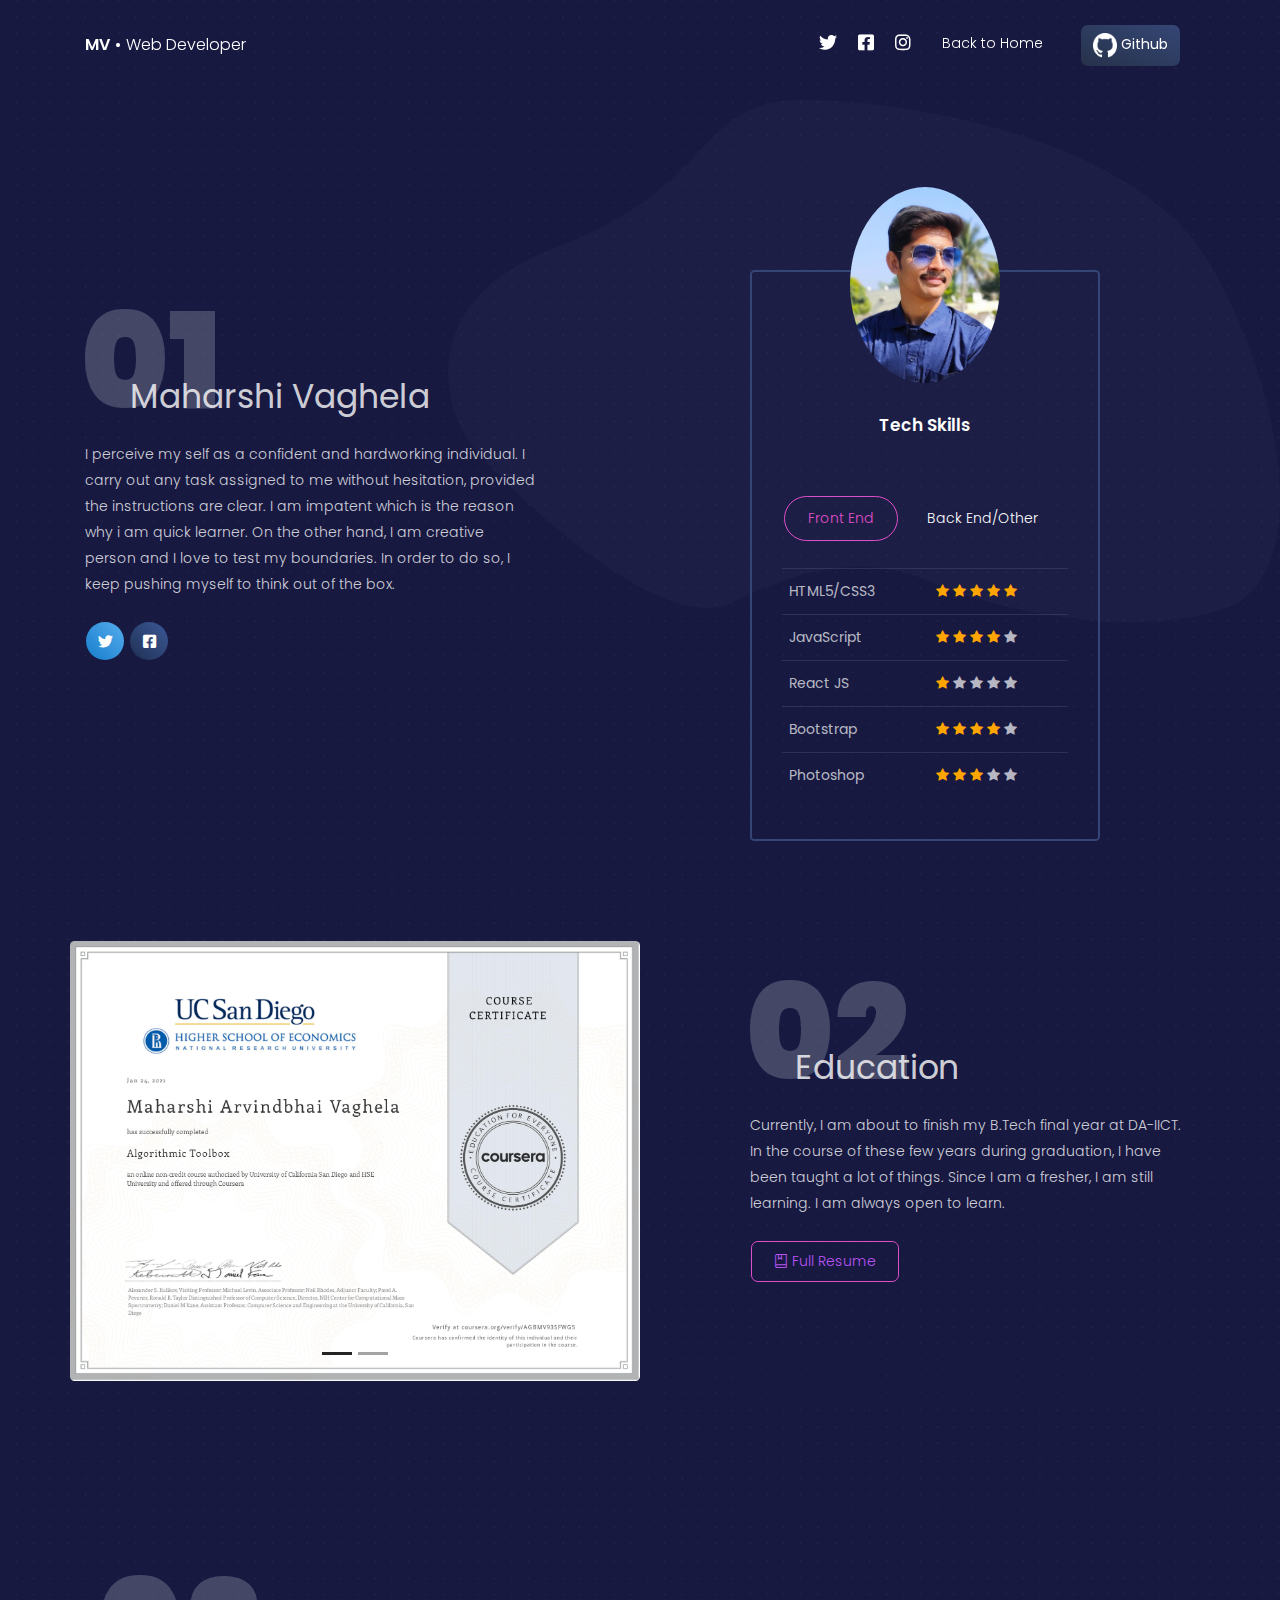
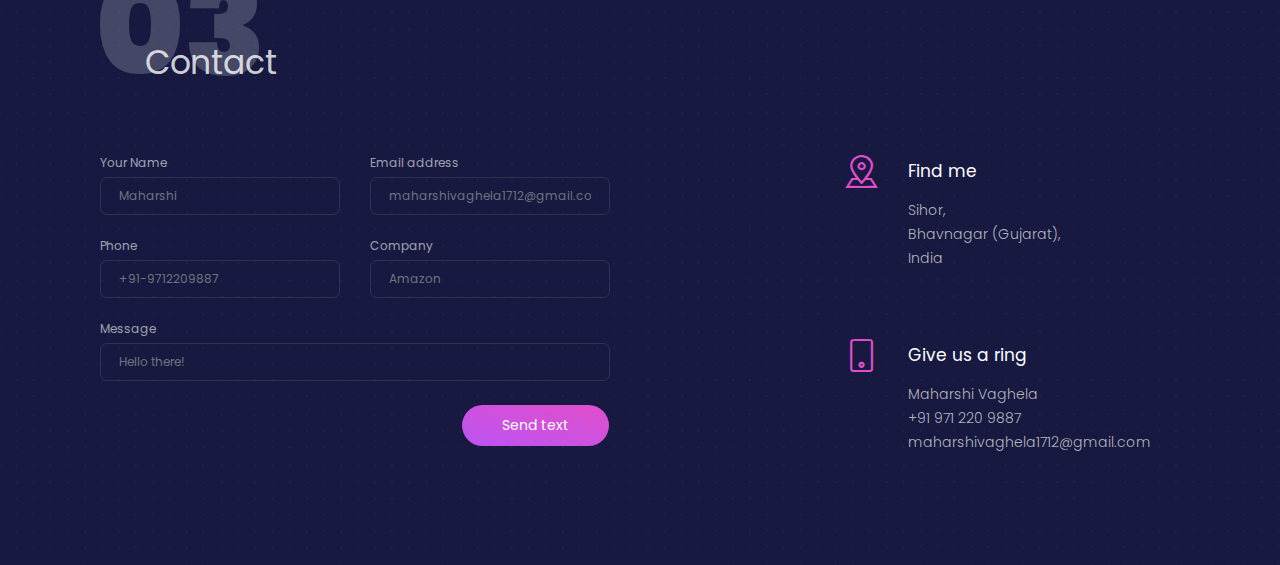
==== commit 86cd2d8c: "added" ====
--- a/pages/aboutme.html
+++ b/pages/aboutme.html
@@ -373,7 +373,7 @@
                         <div class="card card-plain">
                             <div class="card-header">
                                 <h1 class="profile-title text-left">Contact</h1>
-                                <h5 class="text-on-back">04</h5>
+                                <h5 class="text-on-back">03</h5>
                             </div>
                             <div class="card-body">
                                 <form id="my-form" action="https://formspree.io/f/xpzkrrag" method="POST">
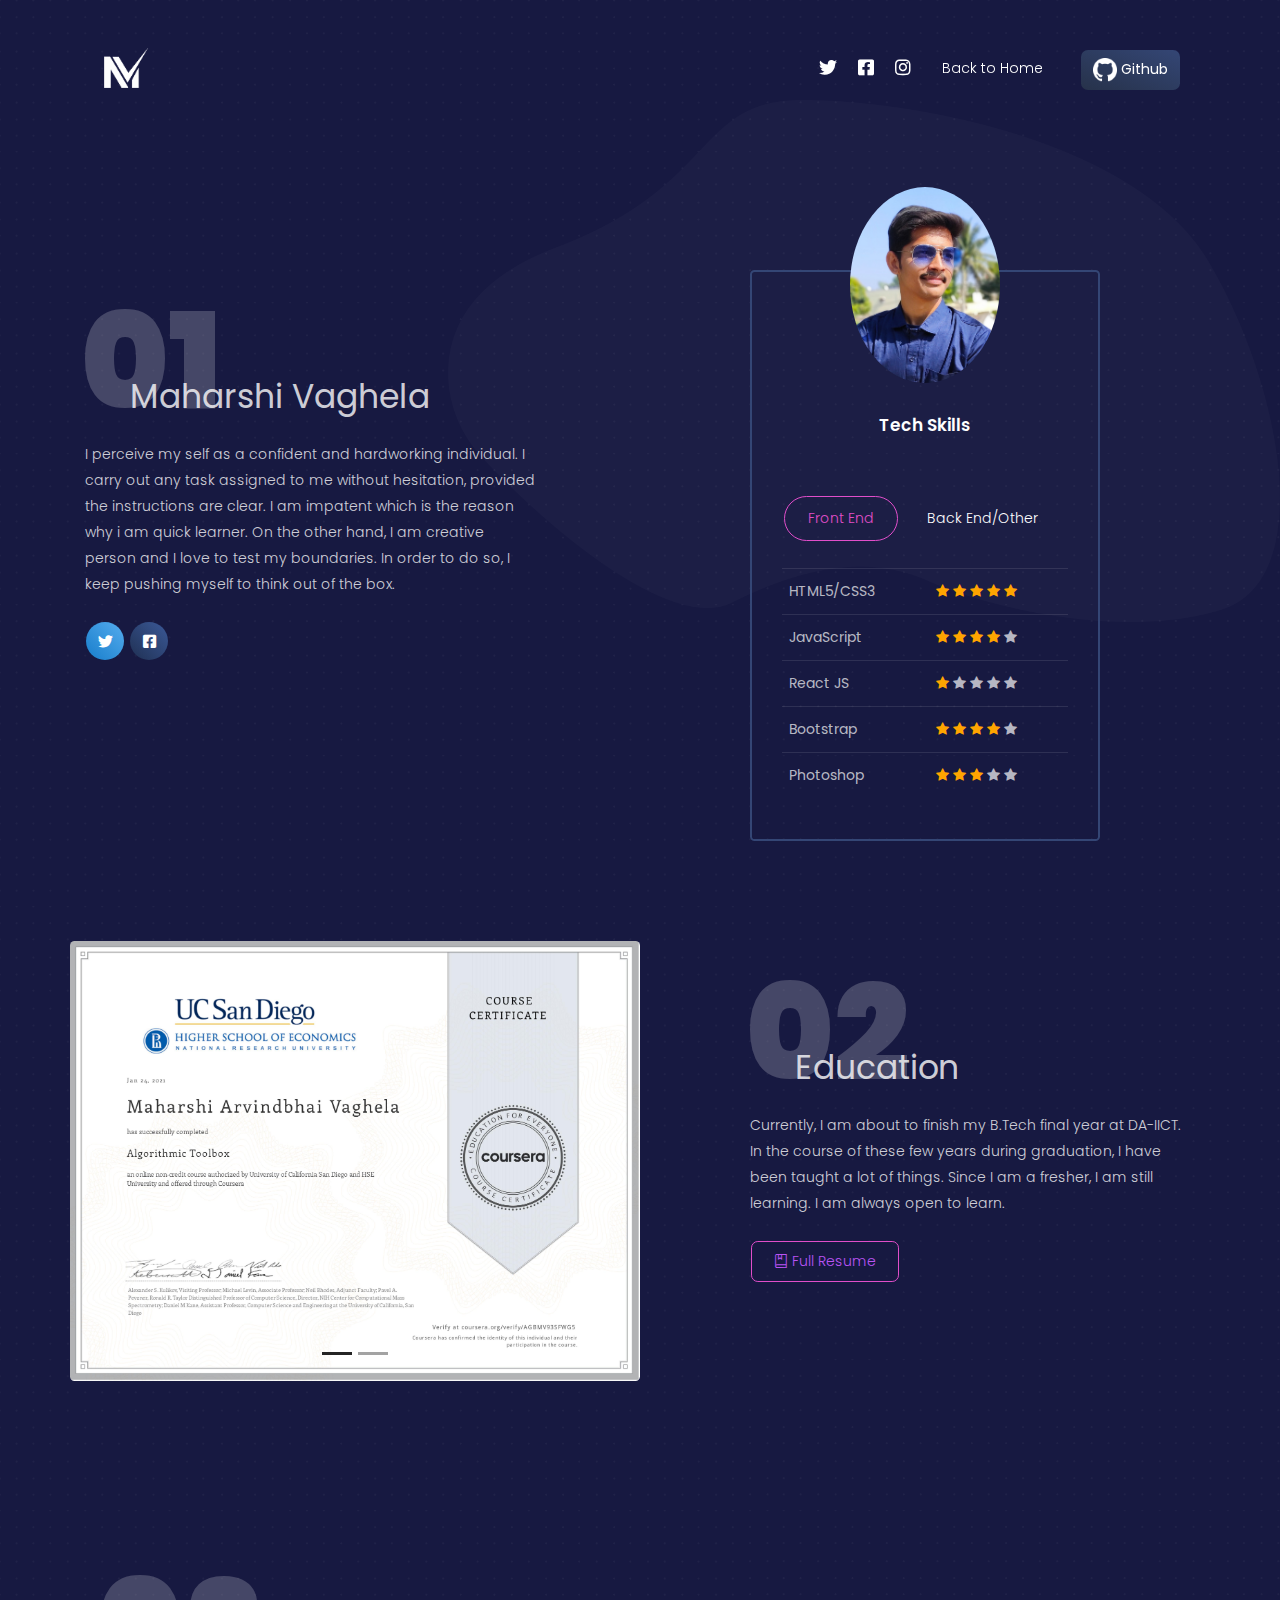
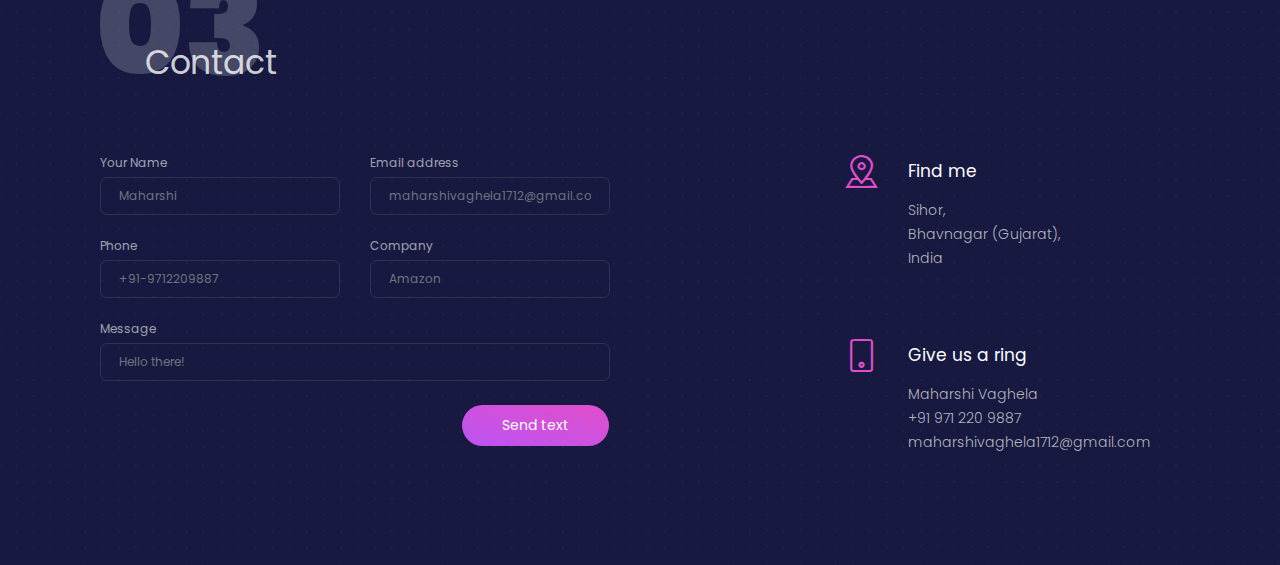
==== commit d3bd151b: "added" ====
--- a/pages/aboutme.html
+++ b/pages/aboutme.html
@@ -25,7 +25,7 @@
         <div class="container">
             <div class="navbar-translate">
                 <a class="navbar-brand" href="" rel="tooltip" title="Welcome" data-placement="bottom">
-                    <span>MV •</span> Web Developer
+                    <span><img src="../assets/img/MvLogo.png" style="width:80px;height:80px;" alt=""></span>
                 </a>
                 <button class="navbar-toggler navbar-toggler" type="button" data-toggle="collapse" data-target="#navigation" aria-controls="navigation-index" aria-expanded="false" aria-label="Toggle navigation">
           <span class="navbar-toggler-bar bar1"></span>
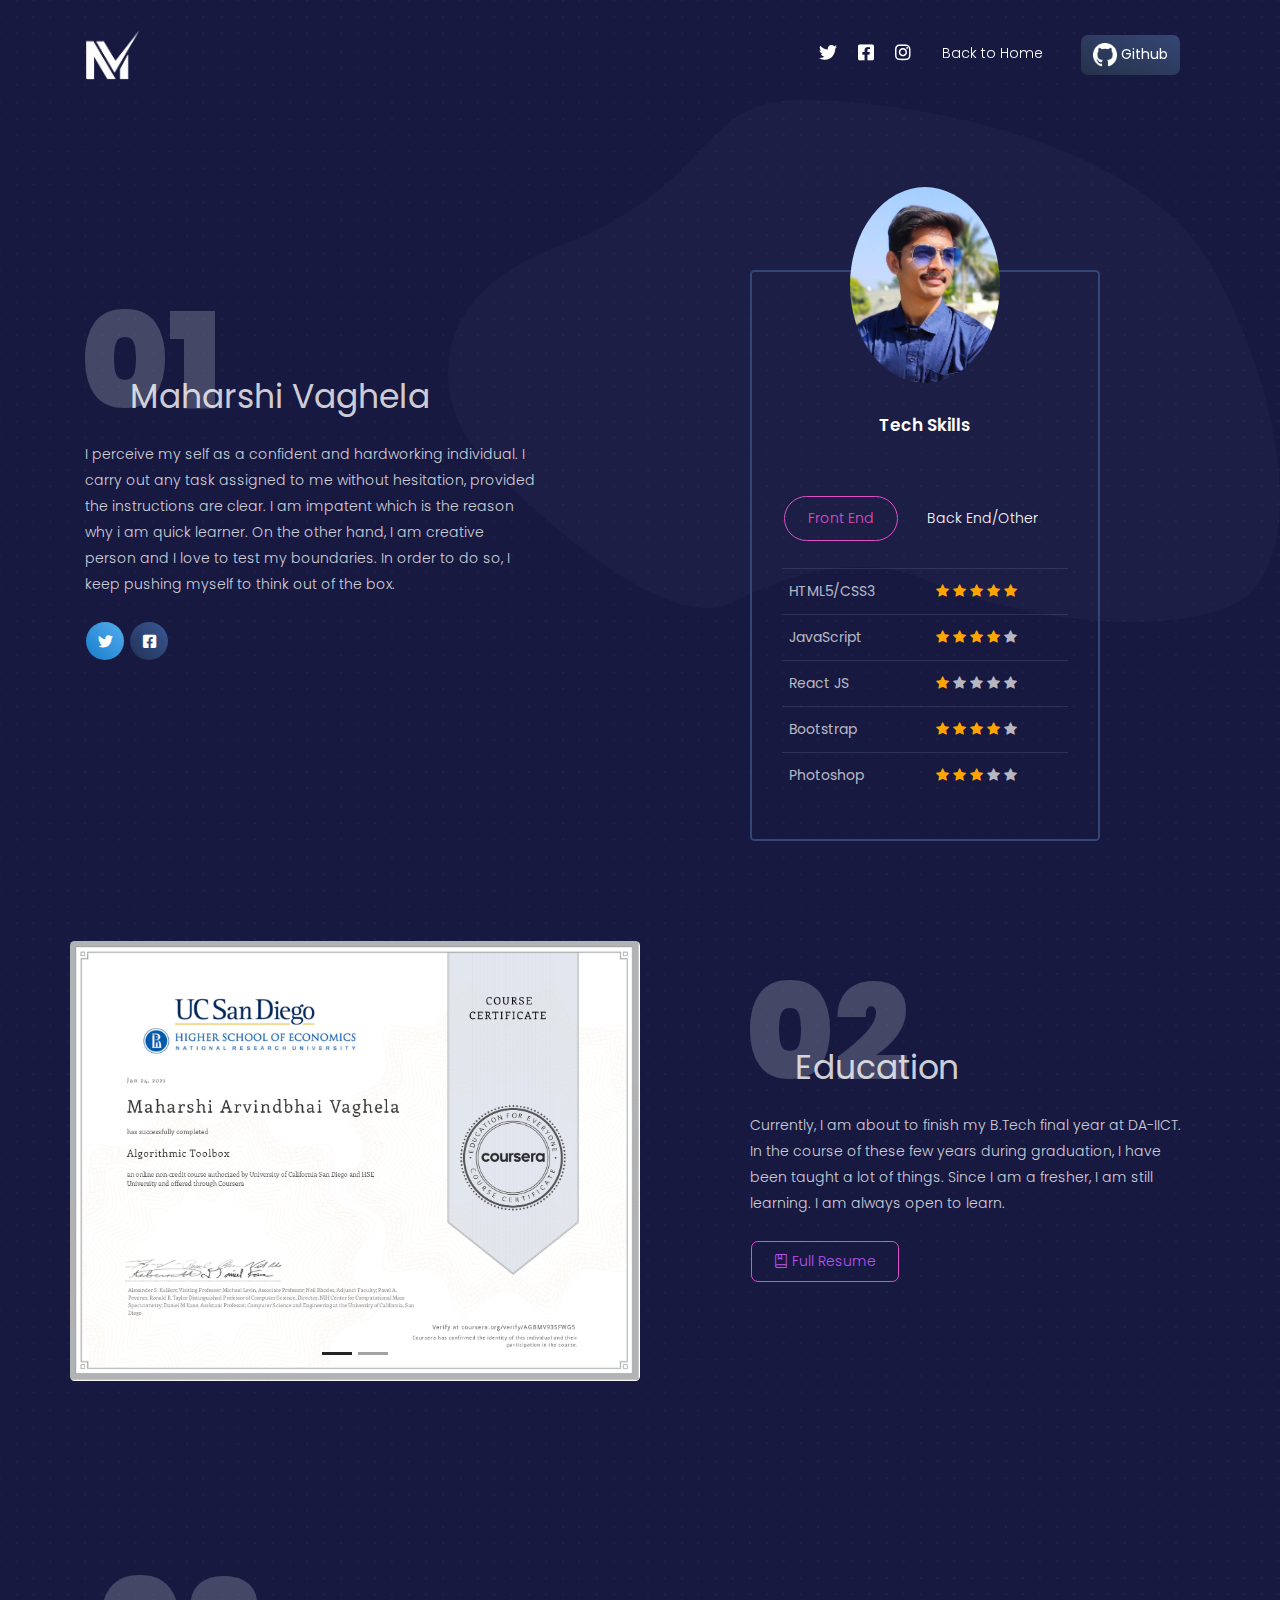
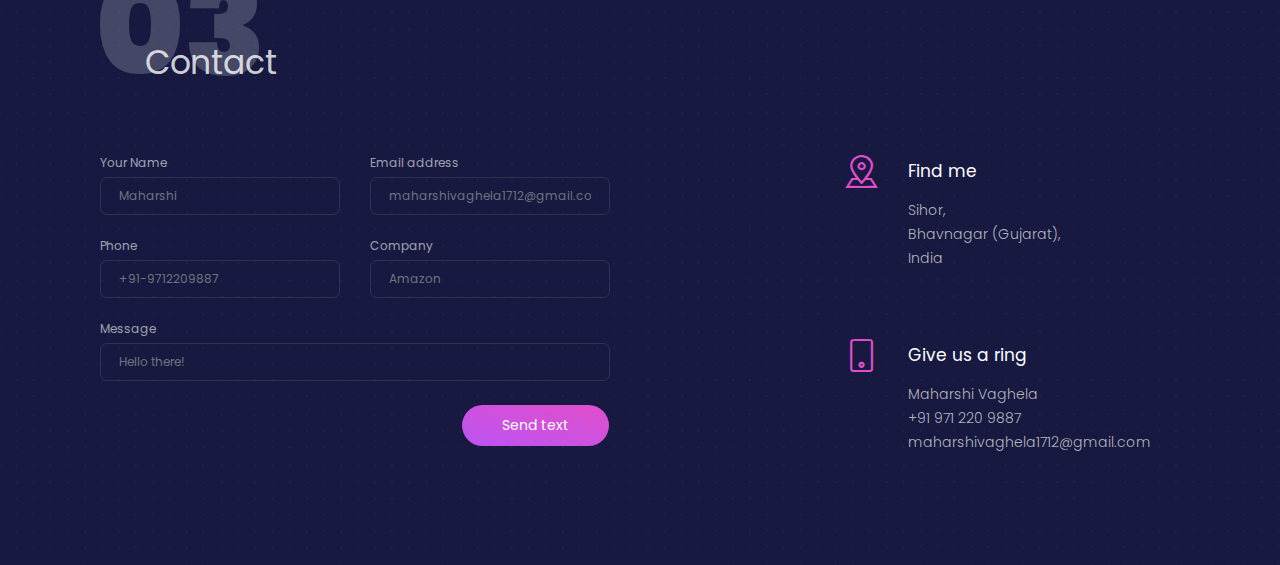
==== commit da09194a: "added" ====
--- a/pages/aboutme.html
+++ b/pages/aboutme.html
@@ -4,8 +4,8 @@
 <head>
     <meta charset="utf-8" />
     <meta name="viewport" content="width=device-width, initial-scale=1, shrink-to-fit=no">
-    <link rel="apple-touch-icon" sizes="76x76" href="../assets/img/apple-icon.png">
-    <link rel="icon" type="image/png" href="../assets/img/favicon.png">
+    <link rel="apple-touch-icon" sizes="76x76" href="../assets/img/MvLogo.png">
+    <link rel="icon" type="image/png" href="../assets/img/MvLogo.png">
     <title>Developer Profile</title>
     <!--     Fonts and icons     -->
     <link href="https://fonts.googleapis.com/css?family=Poppins:200,300,400,600,700,800" rel="stylesheet" />
@@ -25,7 +25,7 @@
         <div class="container">
             <div class="navbar-translate">
                 <a class="navbar-brand" href="" rel="tooltip" title="Welcome" data-placement="bottom">
-                    <span><img src="../assets/img/MvLogo.png" style="width:80px;height:80px;" alt=""></span>
+                    <span><img src="../assets/img/MvLogo.png" style="width:55px;height:50px;" alt=""></span>
                 </a>
                 <button class="navbar-toggler navbar-toggler" type="button" data-toggle="collapse" data-target="#navigation" aria-controls="navigation-index" aria-expanded="false" aria-label="Toggle navigation">
           <span class="navbar-toggler-bar bar1"></span>
